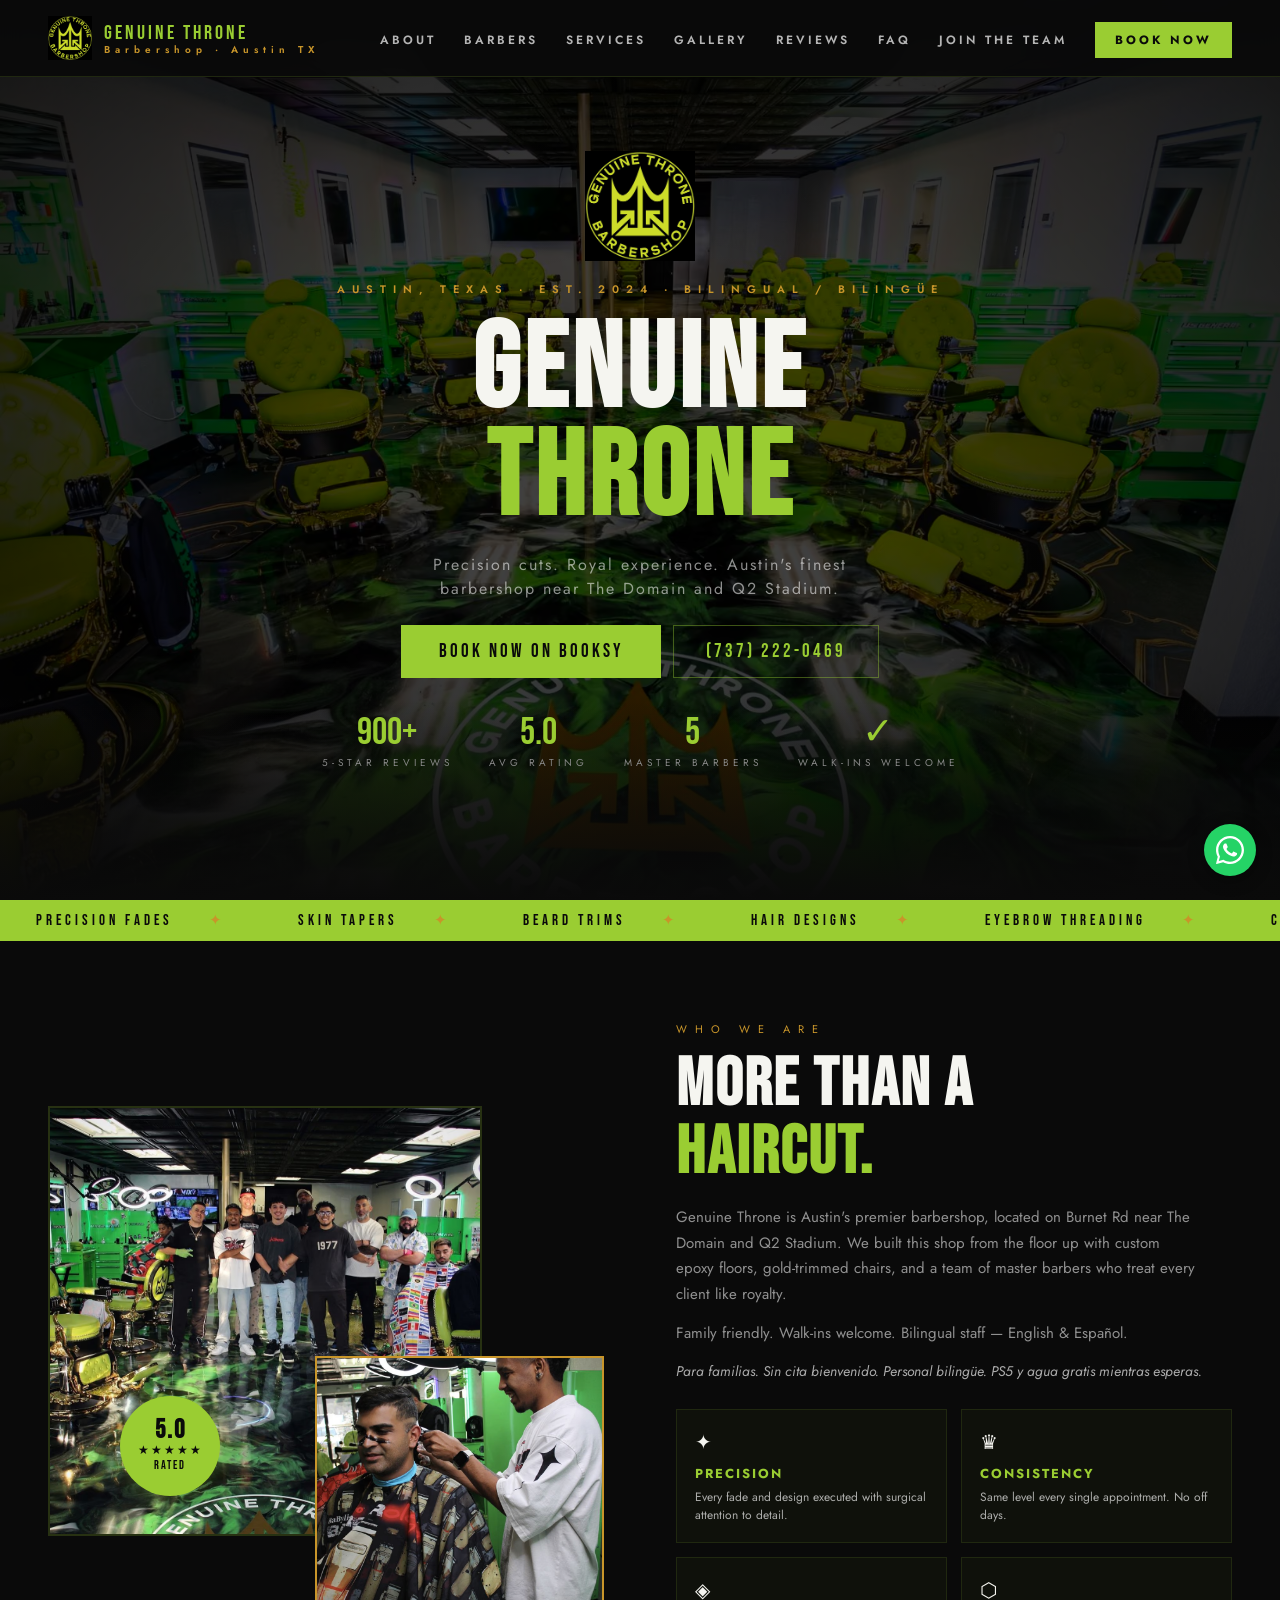
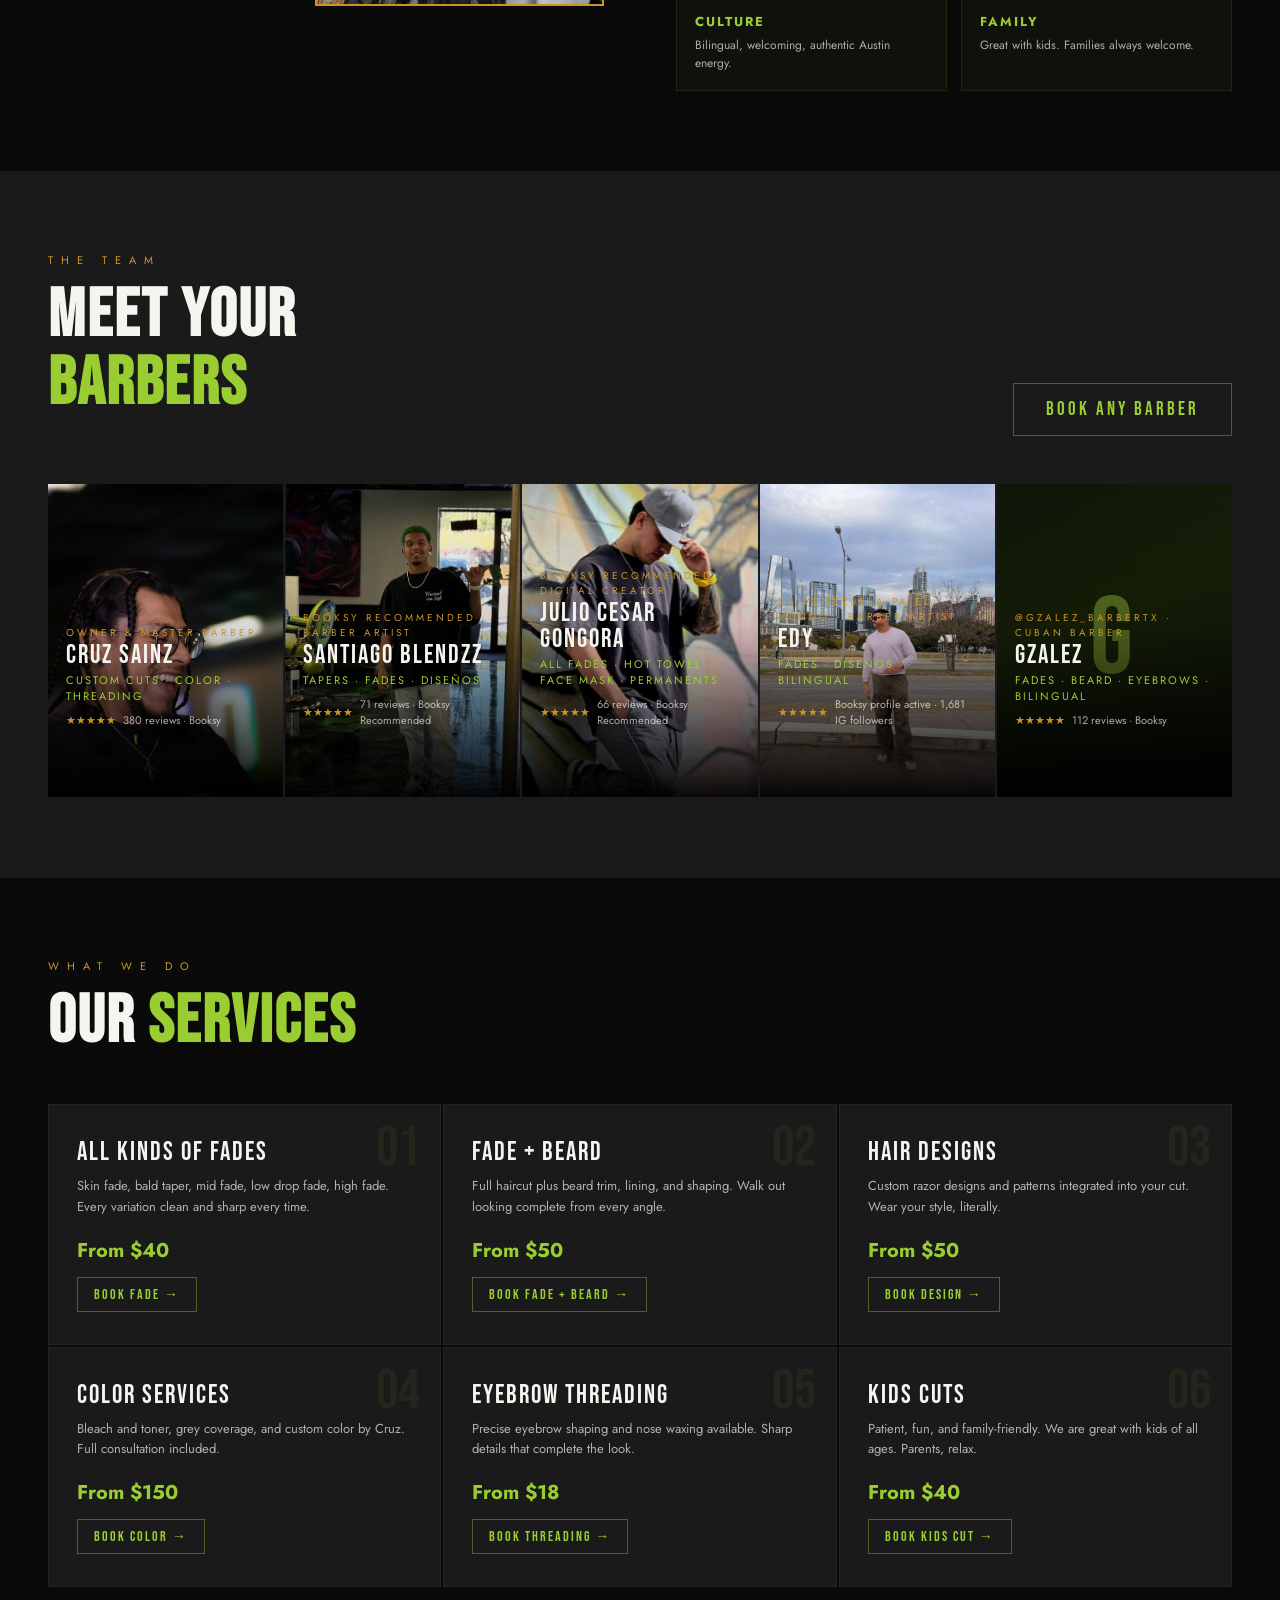
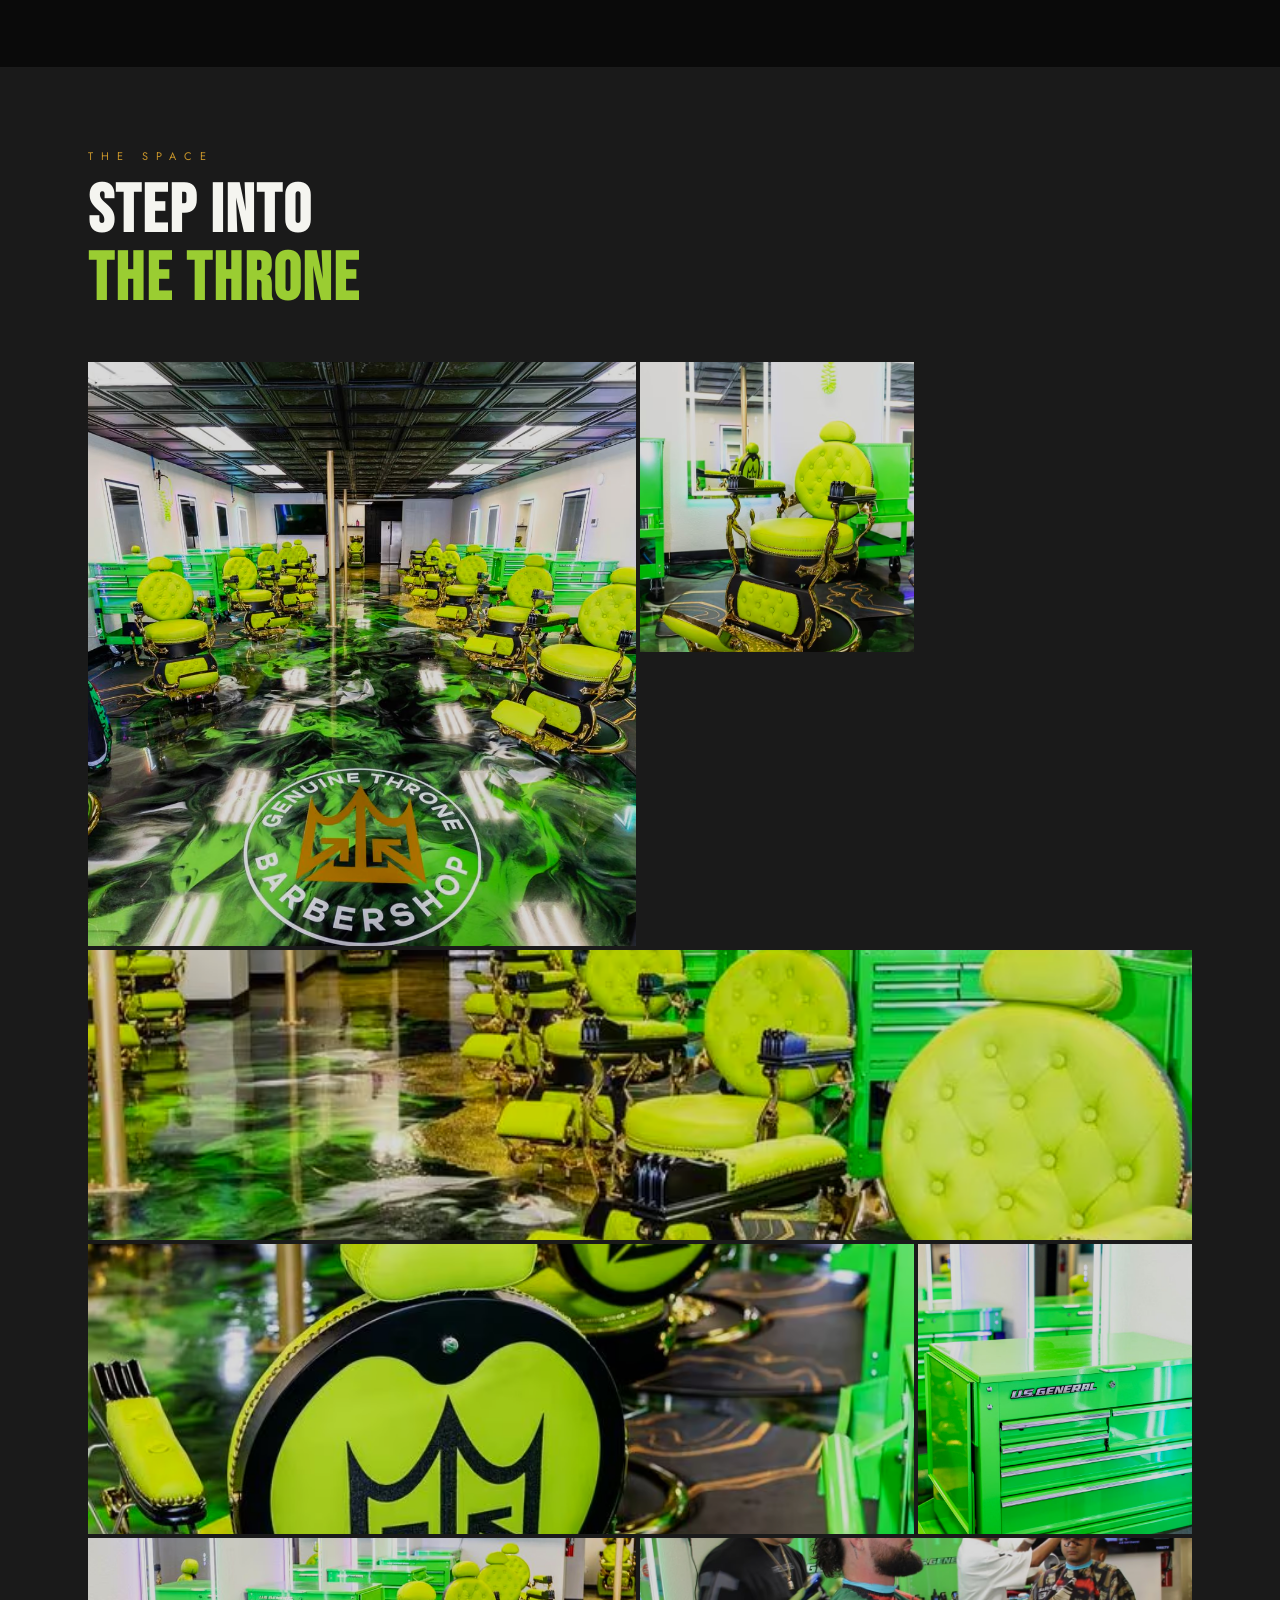
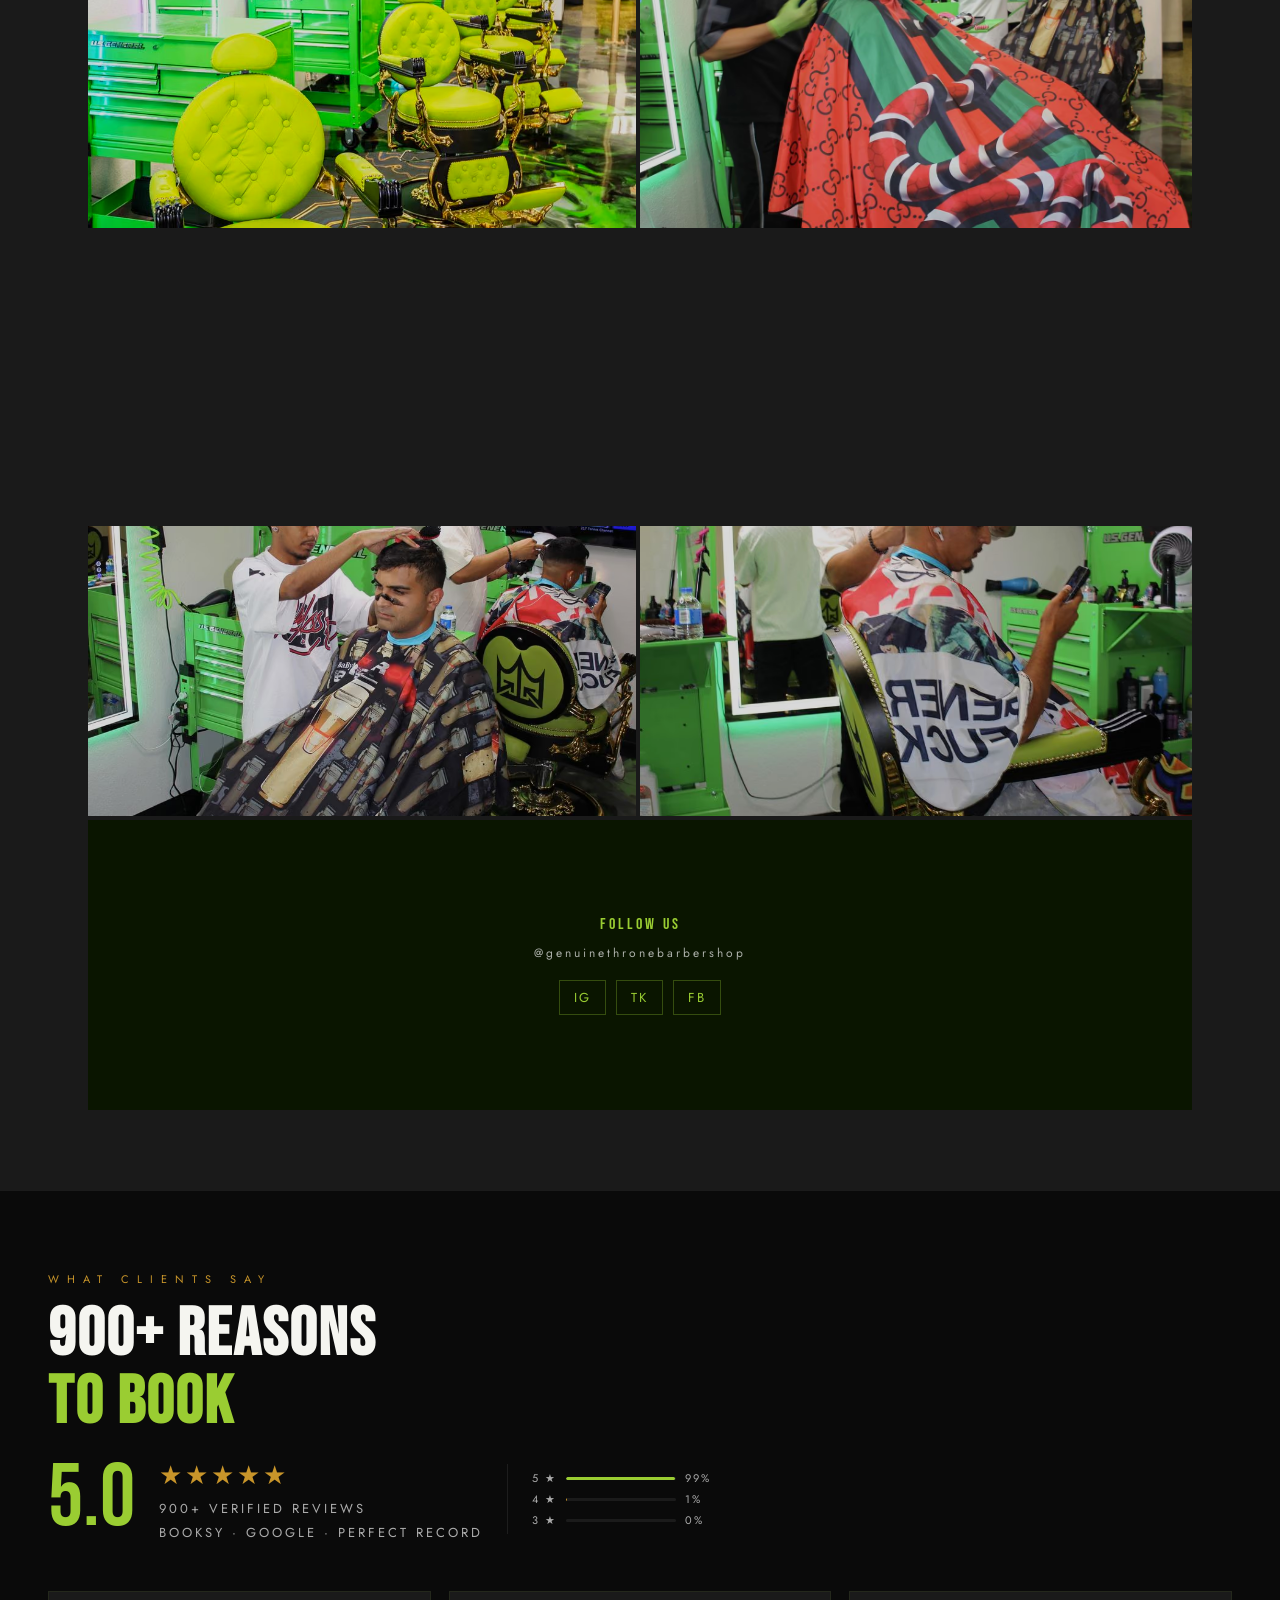
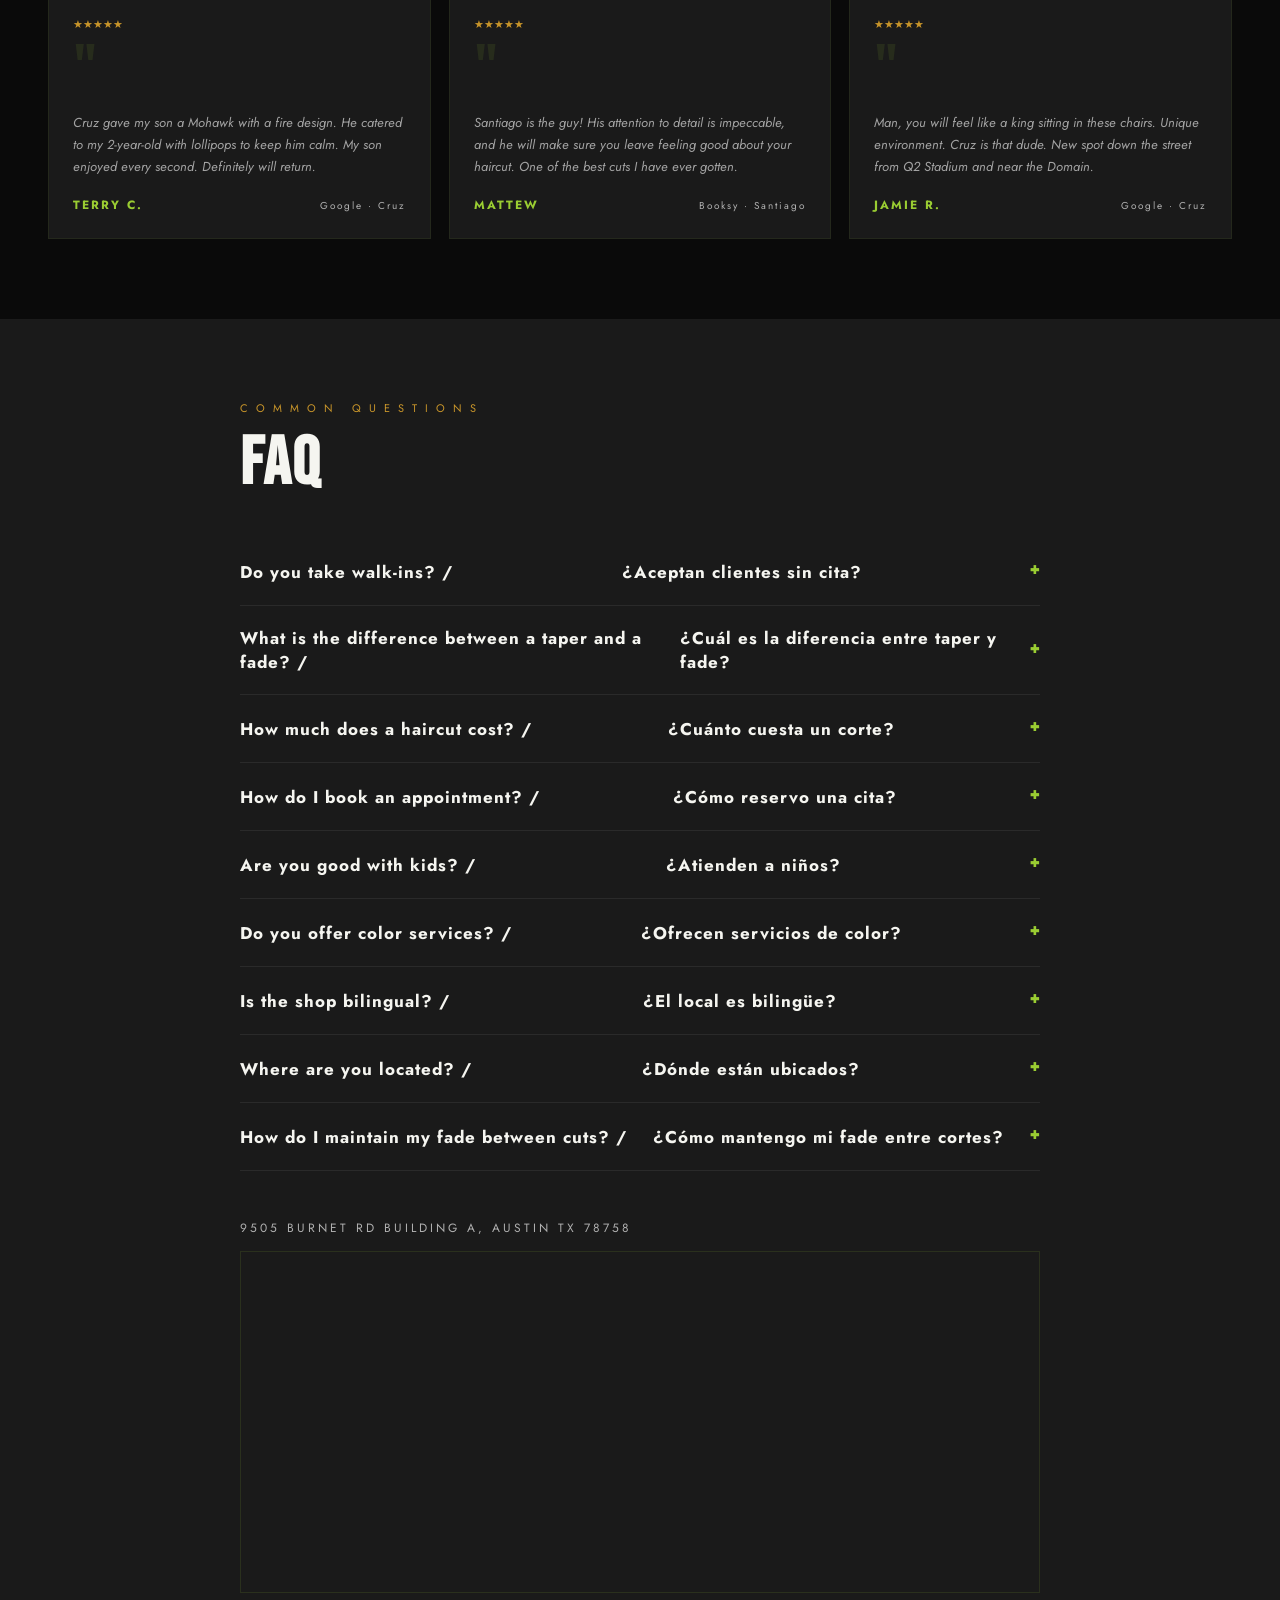
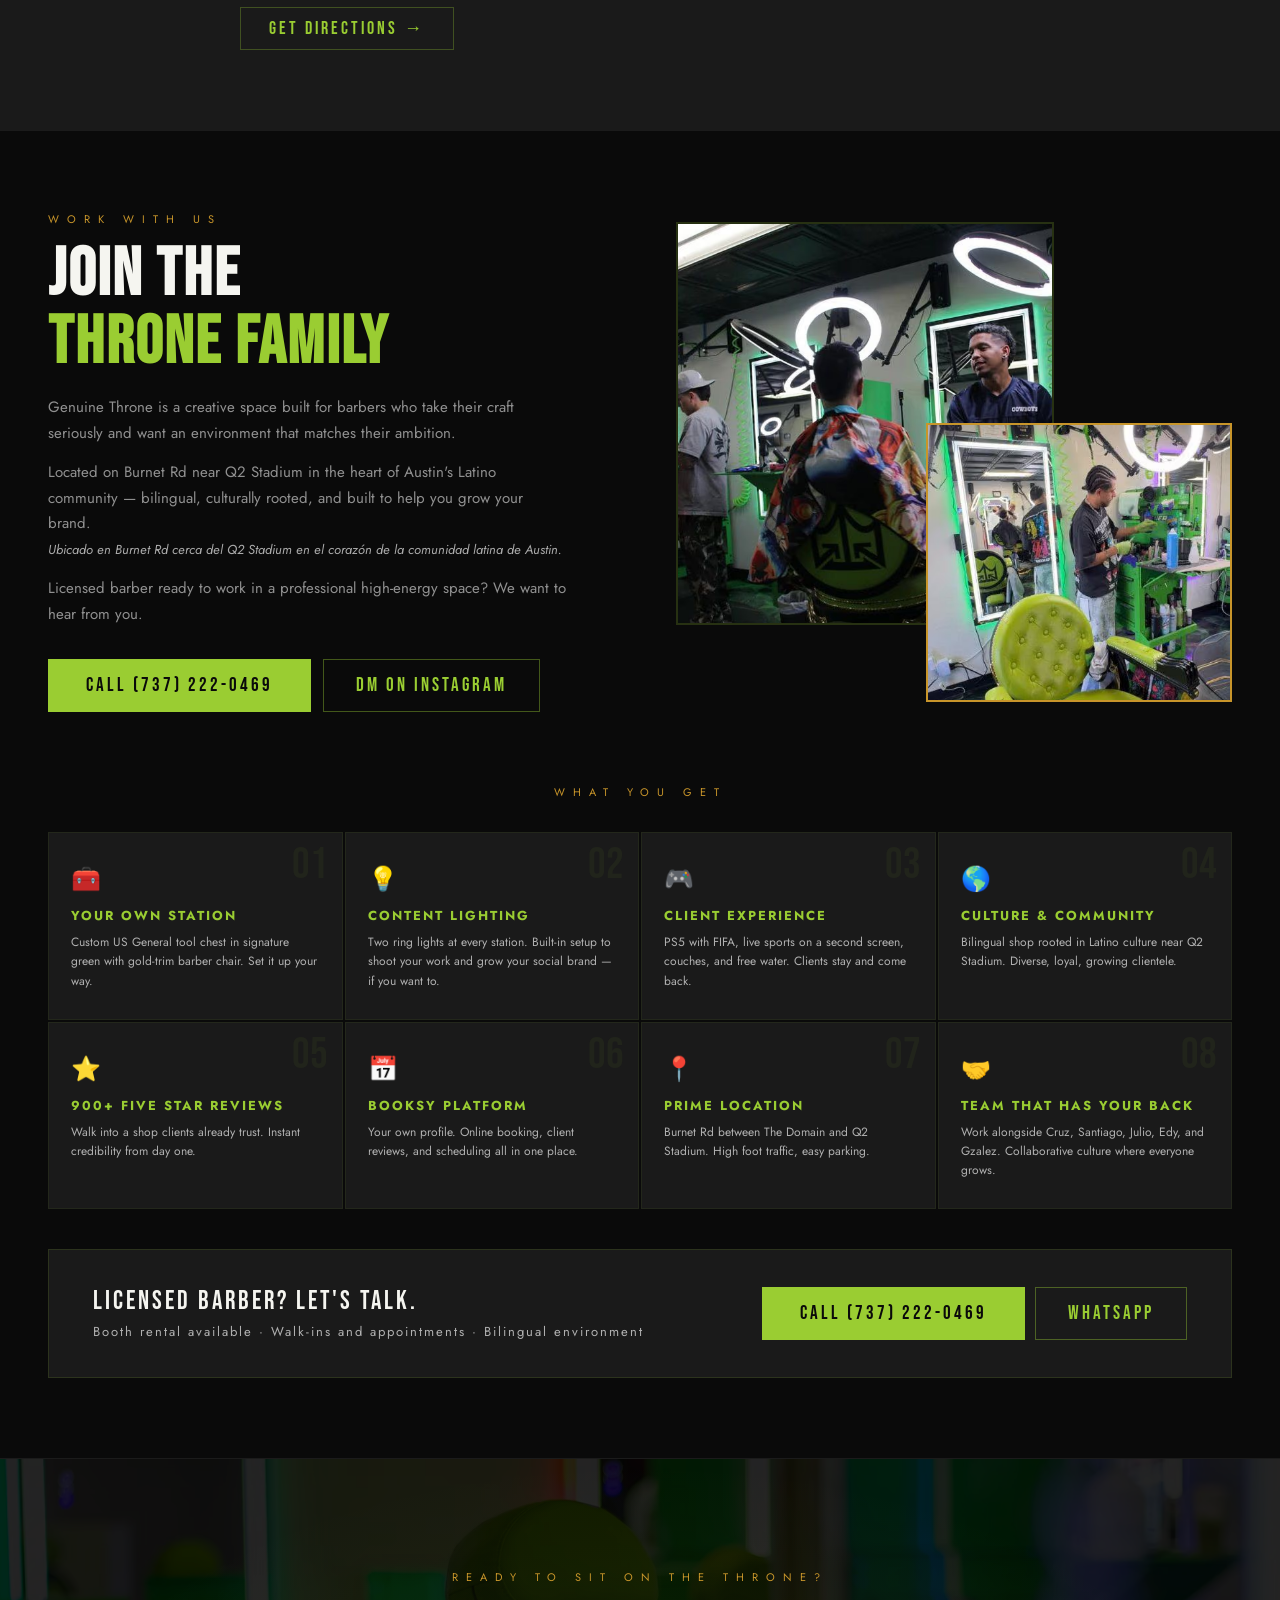
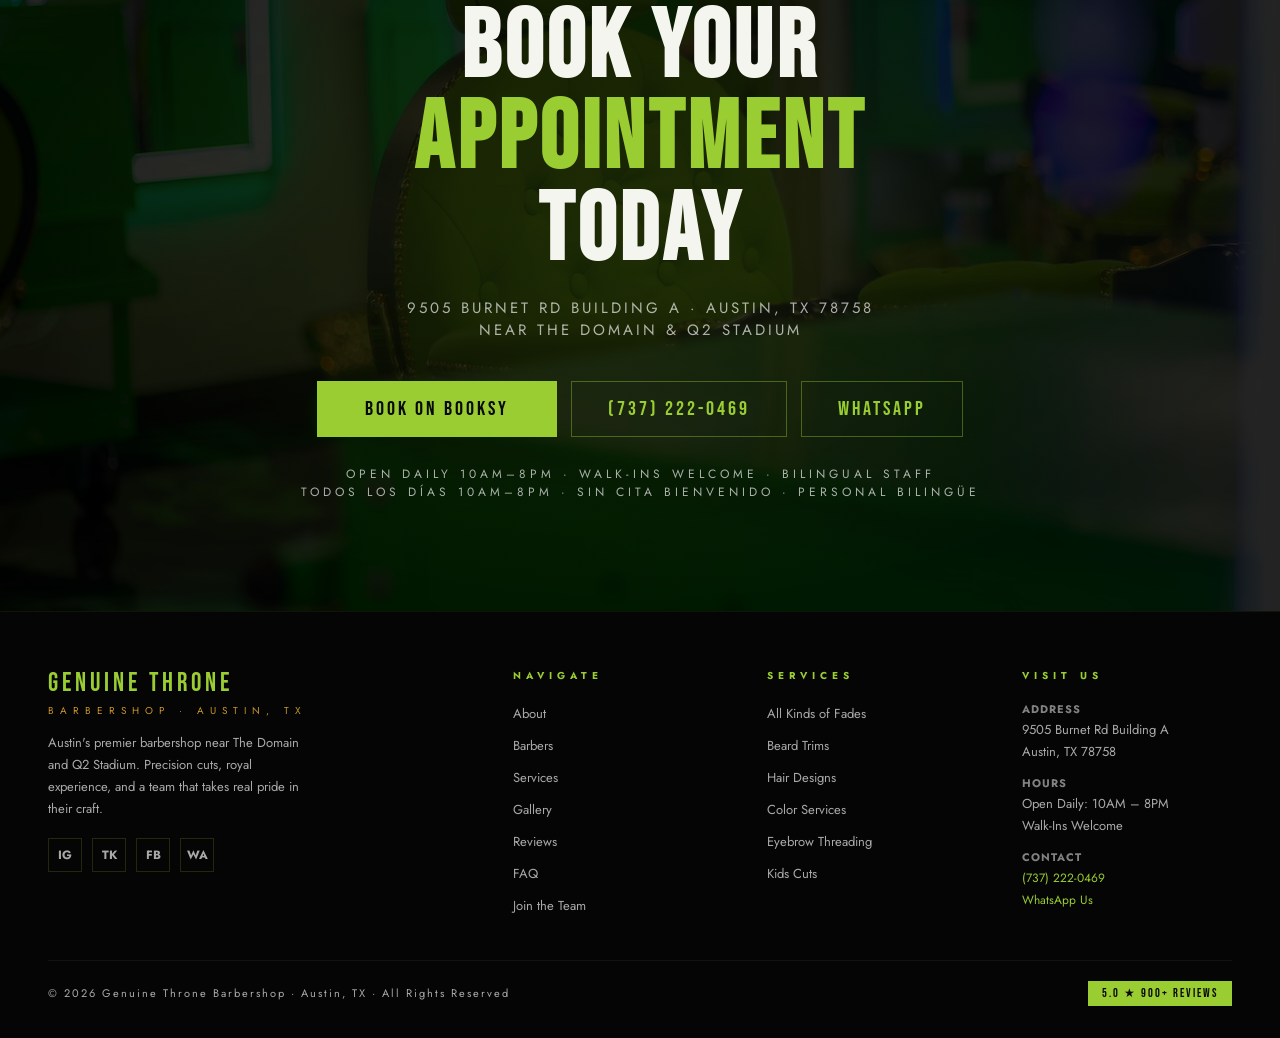
==== index.html @ 3614bca6 "Implement Phase 1: Booking Maximization Convert generic CTAs to direct booking funnels: - Hero: "Boo" ====
<!DOCTYPE html>
<html lang="en">
<head>
  <meta charset="UTF-8">
  <meta name="viewport" content="width=device-width, initial-scale=1.0">

  <!-- ── SEO ── -->
  <title>Genuine Throne Barbershop | Fades in Austin, TX</title>
  <meta name="description" content="Austin barbershop on Burnet Rd near The Domain & Q2 Stadium. Precision fades, beard trims & kids cuts. Bilingual staff, walk-ins welcome. Book online.">
  <link rel="canonical" href="https://www.genuinethrone.com/">

  <!-- ── OPEN GRAPH ── -->
  <meta property="og:type"        content="website">
  <meta property="og:url"         content="https://www.genuinethrone.com/">
  <meta property="og:title"       content="Genuine Throne Barbershop | Austin, TX">
  <meta property="og:description" content="Precision cuts. Royal experience. Austin's finest barbershop near The Domain and Q2 Stadium. 900+ five-star reviews.">
  <meta property="og:image"       content="https://www.genuinethrone.com/assets/images/shop/hero-bg.jpg">
  <meta property="og:locale"      content="en_US">
  <meta property="og:site_name"   content="Genuine Throne Barbershop">

  <!-- ── TWITTER CARD ── -->
  <meta name="twitter:card"        content="summary_large_image">
  <meta name="twitter:title"       content="Genuine Throne Barbershop | Austin, TX">
  <meta name="twitter:description" content="Precision cuts. Royal experience. 900+ five-star reviews.">
  <meta name="twitter:image"       content="https://www.genuinethrone.com/assets/images/shop/hero-bg.jpg">

  <!-- ── FONTS ── -->
  <link rel="preconnect" href="https://fonts.googleapis.com">
  <link rel="preconnect" href="https://fonts.gstatic.com" crossorigin>
  <link href="https://fonts.googleapis.com/css2?family=Bebas+Neue&family=Barlow+Condensed:wght@400;600;700&family=Barlow:wght@300;400;500&display=swap" rel="stylesheet">

  <!-- ── JS FLAG ── -->
  <!-- Gates the .reveal animations. If JS is blocked or errors, the class is
       never set and all content stays visible instead of the page going blank. -->
  <script>document.documentElement.classList.add('js');</script>

  <!-- ── LCP PRELOAD ── -->
  <!-- The hero image is a CSS background, so the browser cannot discover it
       until styles.css parses. Preloading it is the single biggest LCP win.
       The type="image/avif" gate means AVIF-capable browsers (>95%) preload the
       166 KB AVIF, while older browsers skip this link entirely and pick up the
       JPEG through the image-set() fallback in .hero-bg — no double download. -->
  <link rel="preload" as="image" href="assets/images/shop/hero-bg.avif" type="image/avif" fetchpriority="high">

  <!-- ── STYLES ── -->
  <link rel="stylesheet" href="css/styles.css">

  <!-- ── FAVICON ── -->
  <link rel="icon" type="image/png" href="assets/images/logo.png">

  <!-- ── STRUCTURED DATA (LocalBusiness) ── -->
  <script type="application/ld+json">
  {
    "@context": "https://schema.org",
    "@type": "HairSalon",
    "name": "Genuine Throne Barbershop",
    "image": "https://www.genuinethrone.com/assets/images/shop/hero-bg.jpg",
    "description": "Austin's premier barbershop near The Domain and Q2 Stadium. Precision fades, expert cuts, bilingual staff.",
    "url": "https://www.genuinethrone.com",
    "telephone": "+17372220469",
    "address": {
      "@type": "PostalAddress",
      "streetAddress": "9505 Burnet Rd Building A",
      "addressLocality": "Austin",
      "addressRegion": "TX",
      "postalCode": "78758",
      "addressCountry": "US"
    },
    "geo": {
      "@type": "GeoCoordinates",
      "latitude": 30.3905,
      "longitude": -97.7372
    },
    "openingHoursSpecification": [
      {
        "@type": "OpeningHoursSpecification",
        "dayOfWeek": ["Monday","Tuesday","Wednesday","Thursday","Friday","Saturday","Sunday"],
        "opens": "10:00",
        "closes": "20:00"
      }
    ],
    "priceRange": "$$",
    "sameAs": [
      "https://www.instagram.com/genuinethronebarbershop/",
      "https://www.tiktok.com/@genuinethrone",
      "https://www.facebook.com/share/yW2mjH61Ts4nS52P/"
    ]
  }
  </script>

  <!-- ── STRUCTURED DATA (FAQPage) ── -->
  <!-- Mirrors the visible FAQ accordion below. English answers only (page
       lang is en); keep this in sync if the FAQ copy changes. -->
  <script type="application/ld+json">
  {
    "@context": "https://schema.org",
    "@type": "FAQPage",
    "mainEntity": [
      {
        "@type": "Question",
        "name": "Do you take walk-ins?",
        "acceptedAnswer": {
          "@type": "Answer",
          "text": "Yes. Walk-ins are always welcome. For the best experience and to guarantee your preferred barber, we recommend booking online through Booksy — it only takes a minute and you can book 24/7."
        }
      },
      {
        "@type": "Question",
        "name": "What is the difference between a taper and a fade?",
        "acceptedAnswer": {
          "@type": "Answer",
          "text": "A taper gradually decreases hair length toward the neck and ears while keeping some length on top. A fade goes shorter, often down to the skin, creating a seamless blend from short to nothing. Our barbers will recommend the right option for your hair type and face shape."
        }
      },
      {
        "@type": "Question",
        "name": "How much does a haircut cost?",
        "acceptedAnswer": {
          "@type": "Answer",
          "text": "Base cuts start at $40 depending on your barber. Specialty services like color, designs, and beard work are priced separately. Check each barber's Booksy profile for current pricing and available services."
        }
      },
      {
        "@type": "Question",
        "name": "How do I book an appointment?",
        "acceptedAnswer": {
          "@type": "Answer",
          "text": "The easiest way is through Booksy — tap Book Now anywhere on this page. You can also call us at (737) 222-0469 or send us a message on Instagram or WhatsApp. Online booking is available 24/7."
        }
      },
      {
        "@type": "Question",
        "name": "Are you good with kids?",
        "acceptedAnswer": {
          "@type": "Answer",
          "text": "Absolutely. We have multiple barbers who specialize in kids cuts and are patient with young children. We have a PS5 with FIFA, sports on the big screen, and free water to keep everyone comfortable while they wait."
        }
      },
      {
        "@type": "Question",
        "name": "Do you offer color services?",
        "acceptedAnswer": {
          "@type": "Answer",
          "text": "Yes. Cruz offers bleach and toner, custom color, and grey coverage starting from $150. Color appointments require more time so booking in advance is strongly recommended."
        }
      },
      {
        "@type": "Question",
        "name": "Is the shop bilingual?",
        "acceptedAnswer": {
          "@type": "Answer",
          "text": "Yes. We are a bilingual shop and our barbers are comfortable serving clients in both English and Spanish. The shop is rooted in Latino culture and near the Q2 Stadium and Burnet Road corridor."
        }
      },
      {
        "@type": "Question",
        "name": "Where are you located?",
        "acceptedAnswer": {
          "@type": "Answer",
          "text": "We are at 9505 Burnet Rd Building A, Austin TX 78758 — near The Domain and Q2 Stadium. Parking is available on site. Open daily 10AM to 8PM."
        }
      },
      {
        "@type": "Question",
        "name": "How do I maintain my fade between cuts?",
        "acceptedAnswer": {
          "@type": "Answer",
          "text": "Most clients come back every 2 to 4 weeks to keep their fade sharp. Ask your barber at your appointment — they will give you a personalized recommendation based on your hair growth rate and style."
        }
      }
    ]
  }
  </script>
</head>
<body>

  <!-- ── WHATSAPP FLOAT ── -->
  <a class="wa-float" href="https://wa.me/17372220469" target="_blank" rel="noopener noreferrer" aria-label="Chat on WhatsApp">
    <svg viewBox="0 0 24 24" xmlns="http://www.w3.org/2000/svg" aria-hidden="true">
      <path d="M17.472 14.382c-.297-.149-1.758-.867-2.03-.967-.273-.099-.471-.148-.67.15-.197.297-.767.966-.94 1.164-.173.199-.347.223-.644.075-.297-.15-1.255-.463-2.39-1.475-.883-.788-1.48-1.761-1.653-2.059-.173-.297-.018-.458.13-.606.134-.133.298-.347.446-.52.149-.174.198-.298.298-.497.099-.198.05-.371-.025-.52-.075-.149-.669-1.612-.916-2.207-.242-.579-.487-.5-.669-.51-.173-.008-.371-.01-.57-.01-.198 0-.52.074-.792.372-.272.297-1.04 1.016-1.04 2.479 0 1.462 1.065 2.875 1.213 3.074.149.198 2.096 3.2 5.077 4.487.709.306 1.262.489 1.694.625.712.227 1.36.195 1.871.118.571-.085 1.758-.719 2.006-1.413.248-.694.248-1.289.173-1.413-.074-.124-.272-.198-.57-.347z"/>
      <path d="M12 0C5.373 0 0 5.373 0 12c0 2.123.554 4.122 1.526 5.852L.057 23.486c-.073.285.184.542.468.468l5.635-1.469C7.879 23.447 9.878 24 12 24c6.627 0 12-5.373 12-12S18.627 0 12 0zm0 22c-1.933 0-3.742-.524-5.288-1.436l-.379-.224-3.931 1.025 1.025-3.812-.245-.393A9.952 9.952 0 012 12C2 6.477 6.477 2 12 2s10 4.477 10 10-4.477 10-10 10z"/>
    </svg>
  </a>

  <!-- ── MOBILE MENU ── -->
  <nav class="mobile-menu" id="mobileMenu" role="dialog" aria-modal="true" aria-label="Mobile navigation">
    <a href="#about">About</a>
    <a href="#barbers">Barbers</a>
    <a href="#services">Services</a>
    <a href="#gallery">Gallery</a>
    <a href="#reviews">Reviews</a>
    <a href="#faq">FAQ</a>
    <a href="#join">Join the Team</a>
    <a href="https://link.booksy.com/GenuineThroneBarbershop" class="mobile-book-btn" target="_blank" rel="noopener noreferrer">Book Now</a>
  </nav>

  <!-- ── NAVIGATION ── -->
  <nav id="mainNav" aria-label="Main navigation">
    <a class="nav-logo" href="#home">
      <img class="nav-logo-img" src="assets/images/logo.png" alt="Genuine Throne Barbershop logo" width="44" height="44">
      <div class="nav-brand">Genuine Throne<span>Barbershop · Austin TX</span></div>
    </a>
    <ul class="nav-links">
      <li><a href="#about">About</a></li>
      <li><a href="#barbers">Barbers</a></li>
      <li><a href="#services">Services</a></li>
      <li><a href="#gallery">Gallery</a></li>
      <li><a href="#reviews">Reviews</a></li>
      <li><a href="#faq">FAQ</a></li>
      <li><a href="#join">Join the Team</a></li>
      <li><a href="https://link.booksy.com/GenuineThroneBarbershop" class="nav-book" target="_blank" rel="noopener noreferrer">Book Now</a></li>
    </ul>
    <button class="hamburger" id="hamburger" aria-label="Toggle mobile menu" aria-expanded="false" aria-controls="mobileMenu">
      <span></span><span></span><span></span>
    </button>
  </nav>

  <!-- ════════════════════════════════════
       HERO
       ════════════════════════════════════ -->
  <section class="hero" id="home" aria-label="Hero">
    <div class="hero-bg" role="img" aria-label="Genuine Throne Barbershop interior"></div>
    <div class="hero-overlay" aria-hidden="true"></div>
    <div class="hero-bottom" aria-hidden="true"></div>
    <div class="hero-content">
      <img class="hero-logo" src="assets/images/logo.png" alt="Genuine Throne Barbershop" width="110" height="110">
      <p class="hero-eyebrow">Austin, Texas · Est. 2024 · Bilingual / <span lang="es">Bilingüe</span></p>
      <h1 class="hero-title">Genuine<br><span>Throne</span><span class="sr-only"> Barbershop — Precision Fades in Austin, TX</span></h1>
      <p class="hero-sub">Precision cuts. Royal experience. Austin's finest barbershop near The Domain and Q2 Stadium.</p>
      <div class="hero-actions">
        <a href="https://link.booksy.com/GenuineThroneBarbershop" class="btn-primary" target="_blank" rel="noopener noreferrer">Book Now on Booksy</a>
        <a href="tel:7372220469" class="btn-outline">(737) 222-0469</a>
      </div>
      <div class="hero-stats" aria-label="Shop stats">
        <div class="stat"><div class="stat-num">900+</div><div class="stat-label">5-Star Reviews</div></div>
        <div class="stat"><div class="stat-num">5.0</div><div class="stat-label">Avg Rating</div></div>
        <div class="stat"><div class="stat-num">5</div><div class="stat-label">Master Barbers</div></div>
        <div class="stat"><div class="stat-num">✓</div><div class="stat-label">Walk-Ins Welcome</div></div>
      </div>
    </div>
  </section>

  <!-- ── TICKER ── -->
  <div class="ticker-wrap" aria-hidden="true">
    <div class="ticker">
      <span class="ticker-item">Precision Fades</span><span class="ticker-item">Skin Tapers</span><span class="ticker-item">Beard Trims</span><span class="ticker-item">Hair Designs</span><span class="ticker-item">Eyebrow Threading</span><span class="ticker-item">Color Services</span><span class="ticker-item">Kids Cuts</span><span class="ticker-item">Walk-Ins Welcome</span><span class="ticker-item">Near The Domain</span><span class="ticker-item">Near Q2 Stadium</span><span class="ticker-item">Bilingual Staff / <span lang="es">Personal Bilingüe</span></span>
      <span class="ticker-item">Precision Fades</span><span class="ticker-item">Skin Tapers</span><span class="ticker-item">Beard Trims</span><span class="ticker-item">Hair Designs</span><span class="ticker-item">Eyebrow Threading</span><span class="ticker-item">Color Services</span><span class="ticker-item">Kids Cuts</span><span class="ticker-item">Walk-Ins Welcome</span><span class="ticker-item">Near The Domain</span><span class="ticker-item">Near Q2 Stadium</span><span class="ticker-item">Bilingual Staff</span>
    </div>
  </div>

  <!-- ════════════════════════════════════
       ABOUT
       ════════════════════════════════════ -->
  <section id="about" style="background:var(--black);">
    <div class="about-inner reveal">
      <div class="about-images">
        <picture><source srcset="assets/images/shop/team-full.avif" type="image/avif"><img class="about-img-main" src="assets/images/shop/team-full.jpg" alt="The Genuine Throne team — Austin's finest barbers" loading="lazy" decoding="async"></picture>
        <picture><source srcset="assets/images/shop/action-finish-smile.avif" type="image/avif"><img class="about-img-accent" src="assets/images/shop/action-finish-smile.jpg" alt="Barber finishing client's cut with a smile" loading="lazy" decoding="async"></picture>
        <div class="about-badge" aria-label="5.0 star rated"><strong>5.0</strong>★★★★★<br>RATED</div>
      </div>
      <div>
        <p class="section-label">Who We Are</p>
        <h2 class="section-title">More Than a<br><span class="accent">Haircut.</span></h2>
        <p class="section-body">Genuine Throne is Austin's premier barbershop, located on Burnet Rd near The Domain and Q2 Stadium. We built this shop from the floor up with custom epoxy floors, gold-trimmed chairs, and a team of master barbers who treat every client like royalty.</p>
        <p class="section-body" style="margin-top:14px;">Family friendly. Walk-ins welcome. Bilingual staff — English &amp; Español.</p>
        <p class="about-bilingual" lang="es">Para familias. Sin cita bienvenido. Personal bilingüe. PS5 y agua gratis mientras esperas.</p>
        <div class="about-pillars">
          <div class="pillar">
            <div class="pillar-icon" aria-hidden="true">✦</div>
            <h3 class="pillar-title">Precision</h3>
            <div class="pillar-text">Every fade and design executed with surgical attention to detail.</div>
          </div>
          <div class="pillar">
            <div class="pillar-icon" aria-hidden="true">♛</div>
            <h3 class="pillar-title">Consistency</h3>
            <div class="pillar-text">Same level every single appointment. No off days.</div>
          </div>
          <div class="pillar">
            <div class="pillar-icon" aria-hidden="true">◈</div>
            <h3 class="pillar-title">Culture</h3>
            <div class="pillar-text">Bilingual, welcoming, authentic Austin energy.</div>
          </div>
          <div class="pillar">
            <div class="pillar-icon" aria-hidden="true">⬡</div>
            <h3 class="pillar-title">Family</h3>
            <div class="pillar-text">Great with kids. Families always welcome.</div>
          </div>
        </div>
      </div>
    </div>
  </section>

  <div class="divider"></div>

  <!-- ════════════════════════════════════
       BARBERS
       ════════════════════════════════════ -->
  <section class="barbers-section" id="barbers">
    <div class="barbers-inner">
      <div class="barbers-header reveal">
        <div>
          <p class="section-label">The Team</p>
          <h2 class="section-title">Meet Your<br><span class="accent">Barbers</span></h2>
        </div>
        <a href="https://link.booksy.com/GenuineThroneBarbershop" class="btn-outline" target="_blank" rel="noopener noreferrer">Book Any Barber</a>
      </div>
      <div class="barbers-grid reveal">

        <!-- Cruz Sainz -->
        <article class="barber-card" aria-label="Cruz Sainz, Owner and Master Barber">
          <picture><source srcset="assets/images/barbers/cruz.avif" type="image/avif"><img class="barber-photo" src="assets/images/barbers/cruz.jpg" alt="Cruz Sainz — Owner and Master Barber" loading="lazy" decoding="async"></picture>
          <div class="barber-overlay">
            <div class="barber-tag">Owner &amp; Master Barber</div>
            <h3 class="barber-name">Cruz Sainz</h3>
            <div class="barber-specialty">Custom Cuts · Color · Threading</div>
            <div class="barber-reviews">
              <span class="barber-stars" aria-hidden="true">★★★★★</span>
              <span class="barber-count">380 reviews · Booksy</span>
            </div>
            <button class="barber-book-btn" data-barber="cruz">Book Cruz →</button>
          </div>
        </article>

        <!-- Santiago Blendzz -->
        <article class="barber-card" aria-label="Santiago Blendzz, Barber Artist">
          <picture><source srcset="assets/images/barbers/santiago.avif" type="image/avif"><img class="barber-photo" src="assets/images/barbers/santiago.jpg" alt="Santiago Blendzz — Barber Artist" loading="lazy" decoding="async"></picture>
          <div class="barber-overlay">
            <div class="barber-tag">Booksy Recommended · Barber Artist</div>
            <h3 class="barber-name">Santiago Blendzz</h3>
            <div class="barber-specialty">Tapers · Fades · Diseños</div>
            <div class="barber-reviews">
              <span class="barber-stars" aria-hidden="true">★★★★★</span>
              <span class="barber-count">71 reviews · Booksy Recommended</span>
            </div>
            <button class="barber-book-btn" data-barber="santiago">Book Santiago →</button>
          </div>
        </article>

        <!-- Julio Cesar Gongora -->
        <article class="barber-card" aria-label="Julio Cesar Gongora, Barber">
          <picture><source srcset="assets/images/barbers/julio.avif" type="image/avif"><img class="barber-photo" src="assets/images/barbers/julio.jpg" alt="Julio Cesar Gongora — Digital Creator Barber" loading="lazy" decoding="async"></picture>
          <div class="barber-overlay">
            <div class="barber-tag">Booksy Recommended · Digital Creator</div>
            <h3 class="barber-name">Julio Cesar Gongora</h3>
            <div class="barber-specialty">All Fades · Hot Towel · Face Mask · Permanents</div>
            <div class="barber-reviews">
              <span class="barber-stars" aria-hidden="true">★★★★★</span>
              <span class="barber-count">66 reviews · Booksy Recommended</span>
            </div>
            <button class="barber-book-btn" data-barber="julio">Book Julio →</button>
          </div>
        </article>

        <!-- Edy -->
        <article class="barber-card" aria-label="Edy, Barber Artist">
          <picture><source srcset="assets/images/barbers/edy.avif" type="image/avif"><img class="barber-photo" src="assets/images/barbers/edy.jpg" alt="Edy — De Venezuela pa el Mundo" loading="lazy" decoding="async"></picture>
          <div class="barber-overlay">
            <div class="barber-tag">De Venezuela pa el Mundo · Barber Artist</div>
            <h3 class="barber-name">Edy</h3>
            <div class="barber-specialty">Fades · Diseños · Bilingual</div>
            <div class="barber-reviews">
              <span class="barber-stars" aria-hidden="true">★★★★★</span>
              <span class="barber-count">Booksy profile active · 1,681 IG followers</span>
            </div>
            <button class="barber-book-btn" data-barber="edy">Book Edy →</button>
          </div>
        </article>

        <!-- Gzalez -->
        <article class="barber-card" aria-label="Gzalez, Barber">
          <div class="barber-photo-placeholder barber-photo-placeholder--monogram" aria-hidden="true">G</div>
          <div class="barber-overlay">
            <div class="barber-tag">@gzalez_barbertx · Cuban Barber</div>
            <h3 class="barber-name">Gzalez</h3>
            <div class="barber-specialty">Fades · Beard · Eyebrows · Bilingual</div>
            <div class="barber-reviews">
              <span class="barber-stars" aria-hidden="true">★★★★★</span>
              <span class="barber-count">112 reviews · Booksy</span>
            </div>
            <button class="barber-book-btn" data-barber="gzalez">Book Gzalez →</button>
          </div>
        </article>

      </div>
    </div>
  </section>

  <div class="divider"></div>

  <!-- ════════════════════════════════════
       SERVICES
       ════════════════════════════════════ -->
  <section id="services" style="background:var(--black);">
    <div class="services-inner">
      <div class="reveal">
        <p class="section-label">What We Do</p>
        <h2 class="section-title">Our <span class="accent">Services</span></h2>
      </div>
      <div class="services-grid reveal">
        <div class="service-card">
          <div class="service-num" aria-hidden="true">01</div>
          <h3 class="service-name">All Kinds of Fades</h3>
          <p class="service-desc">Skin fade, bald taper, mid fade, low drop fade, high fade. Every variation clean and sharp every time.</p>
          <div class="service-price">From $40</div>
          <a href="https://link.booksy.com/GenuineThroneBarbershop" class="service-btn" target="_blank" rel="noopener noreferrer">Book Fade →</a>
        </div>
        <div class="service-card">
          <div class="service-num" aria-hidden="true">02</div>
          <h3 class="service-name">Fade + Beard</h3>
          <p class="service-desc">Full haircut plus beard trim, lining, and shaping. Walk out looking complete from every angle.</p>
          <div class="service-price">From $50</div>
          <a href="https://link.booksy.com/GenuineThroneBarbershop" class="service-btn" target="_blank" rel="noopener noreferrer">Book Fade + Beard →</a>
        </div>
        <div class="service-card">
          <div class="service-num" aria-hidden="true">03</div>
          <h3 class="service-name">Hair Designs</h3>
          <p class="service-desc">Custom razor designs and patterns integrated into your cut. Wear your style, literally.</p>
          <div class="service-price">From $50</div>
          <a href="https://link.booksy.com/GenuineThroneBarbershop" class="service-btn" target="_blank" rel="noopener noreferrer">Book Design →</a>
        </div>
        <div class="service-card">
          <div class="service-num" aria-hidden="true">04</div>
          <h3 class="service-name">Color Services</h3>
          <p class="service-desc">Bleach and toner, grey coverage, and custom color by Cruz. Full consultation included.</p>
          <div class="service-price">From $150</div>
          <a href="https://link.booksy.com/GenuineThroneBarbershop" class="service-btn" target="_blank" rel="noopener noreferrer">Book Color →</a>
        </div>
        <div class="service-card">
          <div class="service-num" aria-hidden="true">05</div>
          <h3 class="service-name">Eyebrow Threading</h3>
          <p class="service-desc">Precise eyebrow shaping and nose waxing available. Sharp details that complete the look.</p>
          <div class="service-price">From $18</div>
          <a href="https://link.booksy.com/GenuineThroneBarbershop" class="service-btn" target="_blank" rel="noopener noreferrer">Book Threading →</a>
        </div>
        <div class="service-card">
          <div class="service-num" aria-hidden="true">06</div>
          <h3 class="service-name">Kids Cuts</h3>
          <p class="service-desc">Patient, fun, and family-friendly. We are great with kids of all ages. Parents, relax.</p>
          <div class="service-price">From $40</div>
          <a href="https://link.booksy.com/GenuineThroneBarbershop" class="service-btn" target="_blank" rel="noopener noreferrer">Book Kids Cut →</a>
        </div>
      </div>
    </div>
  </section>

  <div class="divider"></div>

  <!-- ════════════════════════════════════
       GALLERY
       ════════════════════════════════════ -->
  <section class="gallery-section" id="gallery">
    <div class="gallery-inner">
      <div class="reveal">
        <p class="section-label">The Space</p>
        <h2 class="section-title">Step Into<br><span class="accent">The Throne</span></h2>
      </div>
      <div class="gallery-grid reveal">

        <!-- Row 1-2 col 1: tall hero shot -->
        <div class="gallery-item gallery-hero">
          <picture><source srcset="assets/images/shop/gallery-1.avif" type="image/avif"><img class="gallery-img" src="assets/images/shop/gallery-1.jpg" alt="Genuine Throne full shop view" loading="lazy" decoding="async"></picture>
          <div class="gallery-label">The Full Throne · Burnet Rd, Austin TX</div>
        </div>

        <!-- Row 1 col 2-3: detail shots -->
        <div class="gallery-item">
          <picture><source srcset="assets/images/shop/chair-close.avif" type="image/avif"><img class="gallery-img" src="assets/images/shop/chair-close.jpg" alt="Signature green and gold barber chair close-up" loading="lazy" decoding="async"></picture>
          <div class="gallery-label">The Throne Chair</div>
        </div>
        <div class="gallery-item">
          <picture><source srcset="assets/images/shop/mirror-reflection.avif" type="image/avif"><img class="gallery-img" src="assets/images/shop/mirror-reflection.jpg" alt="Genuine Throne logo reflected in LED mirror" loading="lazy" decoding="async"></picture>
          <div class="gallery-label">GT Logo · LED Mirrors</div>
        </div>

        <!-- Row 2 col 2-3: more detail shots -->
        <div class="gallery-item">
          <picture><source srcset="assets/images/shop/wash-station.avif" type="image/avif"><img class="gallery-img" src="assets/images/shop/wash-station.jpg" alt="Gold shampoo bowl wash station" loading="lazy" decoding="async"></picture>
          <div class="gallery-label">Gold Wash Station</div>
        </div>
        <div class="gallery-item">
          <picture><source srcset="assets/images/shop/gallery-3.avif" type="image/avif"><img class="gallery-img" src="assets/images/shop/gallery-3.jpg" alt="Genuine Throne custom epoxy logo floor" loading="lazy" decoding="async"></picture>
          <div class="gallery-label">Custom Epoxy Logo Floor</div>
        </div>

        <!-- Row 3: full-width wide shot -->
        <div class="gallery-item gallery-full">
          <picture><source srcset="assets/images/shop/shop-wide.avif" type="image/avif"><img class="gallery-img" src="assets/images/shop/shop-wide.jpg" alt="Genuine Throne barbershop full interior wide angle" loading="lazy" decoding="async"></picture>
          <div class="gallery-label">The Full Shop · 9505 Burnet Rd, Austin TX</div>
        </div>

        <!-- Row 4: wide chairs row + station -->
        <div class="gallery-item gallery-wide">
          <picture><source srcset="assets/images/shop/chairs-row.avif" type="image/avif"><img class="gallery-img" src="assets/images/shop/chairs-row.jpg" alt="Row of GT logo barber chairs" loading="lazy" decoding="async"></picture>
          <div class="gallery-label">Row of Thrones</div>
        </div>
        <div class="gallery-item">
          <picture><source srcset="assets/images/shop/gallery-4.avif" type="image/avif"><img class="gallery-img" src="assets/images/shop/gallery-4.jpg" alt="US General barber station" loading="lazy" decoding="async"></picture>
          <div class="gallery-label">US General Station</div>
        </div>

        <!-- Row 5: chair detail + action shot -->
        <div class="gallery-item">
          <picture><source srcset="assets/images/shop/gallery-2.avif" type="image/avif"><img class="gallery-img" src="assets/images/shop/gallery-2.jpg" alt="Gold-trim barber chairs" loading="lazy" decoding="async"></picture>
          <div class="gallery-label">Gold-Trim Chairs</div>
        </div>
        <div class="gallery-item gallery-wide">
          <picture><source srcset="assets/images/shop/action-cruz-gucci.avif" type="image/avif"><img class="gallery-img" src="assets/images/shop/action-cruz-gucci.jpg" alt="Barber at work with client in Gucci cape" loading="lazy" decoding="async"></picture>
          <div class="gallery-label">In The Chair</div>
        </div>

        <!-- Row 6: full-width busy shop -->
        <div class="gallery-item gallery-full">
          <picture><source srcset="assets/images/shop/action-shop-busy.avif" type="image/avif"><img class="gallery-img" src="assets/images/shop/action-shop-busy.jpg" alt="Full shop floor with all chairs occupied" loading="lazy" decoding="async"></picture>
          <div class="gallery-label">All Stations · The Throne in Session</div>
        </div>

        <!-- Row 7: action pair + social -->
        <div class="gallery-item">
          <picture><source srcset="assets/images/shop/action-cut-ring-lights.avif" type="image/avif"><img class="gallery-img" src="assets/images/shop/action-cut-ring-lights.jpg" alt="Barber cutting under ring lights" loading="lazy" decoding="async"></picture>
          <div class="gallery-label">Under The Lights</div>
        </div>
        <div class="gallery-item gallery-wide">
          <picture><source srcset="assets/images/shop/action-fade-mirror.avif" type="image/avif"><img class="gallery-img" src="assets/images/shop/action-fade-mirror.jpg" alt="Precision fade in progress, mirror reflection" loading="lazy" decoding="async"></picture>
          <div class="gallery-label">The Fade</div>
        </div>
        <div class="social-block gallery-item gallery-full">
          <h3 class="social-block-title">Follow Us</h3>
          <div class="social-handle">@genuinethronebarbershop</div>
          <div class="social-links">
            <a class="social-link" href="https://www.instagram.com/genuinethronebarbershop/" target="_blank" rel="noopener noreferrer" aria-label="Instagram">IG</a>
            <a class="social-link" href="https://www.tiktok.com/@genuinethrone" target="_blank" rel="noopener noreferrer" aria-label="TikTok">TK</a>
            <a class="social-link" href="https://www.facebook.com/share/yW2mjH61Ts4nS52P/" target="_blank" rel="noopener noreferrer" aria-label="Facebook">FB</a>
          </div>
        </div>
      </div>
    </div>
  </section>

  <div class="divider"></div>

  <!-- ════════════════════════════════════
       REVIEWS
       ════════════════════════════════════ -->
  <section id="reviews" style="background:var(--black);">
    <div class="reviews-inner">
      <div class="reveal">
        <p class="section-label">What Clients Say</p>
        <h2 class="section-title">900+ Reasons<br><span class="accent">to Book</span></h2>
      </div>
      <div class="reviews-bar reveal" aria-label="Overall rating">
        <div class="rating-big" aria-label="5.0 stars">5.0</div>
        <div class="rating-details">
          <div class="rating-stars" aria-hidden="true">★★★★★</div>
          <div class="rating-count">900+ Verified Reviews</div>
          <div class="rating-count">Booksy · Google · Perfect Record</div>
        </div>
        <div class="rating-sep" aria-hidden="true"></div>
        <div class="rating-breakdown" aria-label="Rating breakdown">
          <div class="brow"><span>5 ★</span><div class="brow-bar"><div class="brow-fill" style="width:99%"></div></div><span>99%</span></div>
          <div class="brow"><span>4 ★</span><div class="brow-bar"><div class="brow-fill brow-fill--gold" style="width:1%"></div></div><span>1%</span></div>
          <div class="brow"><span>3 ★</span><div class="brow-bar"><div class="brow-fill" style="width:0%"></div></div><span>0%</span></div>
        </div>
      </div>
      <div class="reviews-grid reveal">
        <div class="review-card">
          <div class="review-stars" aria-hidden="true">★★★★★</div>
          <div class="review-qmark" aria-hidden="true">"</div>
          <p class="review-text">Cruz gave my son a Mohawk with a fire design. He catered to my 2-year-old with lollipops to keep him calm. My son enjoyed every second. Definitely will return.</p>
          <div class="review-footer">
            <span class="review-author">Terry C.</span>
            <span class="review-platform">Google · Cruz</span>
          </div>
        </div>
        <div class="review-card">
          <div class="review-stars" aria-hidden="true">★★★★★</div>
          <div class="review-qmark" aria-hidden="true">"</div>
          <p class="review-text">Santiago is the guy! His attention to detail is impeccable, and he will make sure you leave feeling good about your haircut. One of the best cuts I have ever gotten.</p>
          <div class="review-footer">
            <span class="review-author">Mattew</span>
            <span class="review-platform">Booksy · Santiago</span>
          </div>
        </div>
        <div class="review-card">
          <div class="review-stars" aria-hidden="true">★★★★★</div>
          <div class="review-qmark" aria-hidden="true">"</div>
          <p class="review-text">Man, you will feel like a king sitting in these chairs. Unique environment. Cruz is that dude. New spot down the street from Q2 Stadium and near the Domain.</p>
          <div class="review-footer">
            <span class="review-author">Jamie R.</span>
            <span class="review-platform">Google · Cruz</span>
          </div>
        </div>
      </div>
    </div>
  </section>

  <div class="divider"></div>

  <!-- ════════════════════════════════════
       FAQ + MAP
       ════════════════════════════════════ -->
  <section class="faq-section" id="faq">
    <div class="faq-inner">
      <div class="reveal">
        <p class="section-label">Common Questions</p>
        <h2 class="section-title">FAQ</h2>
      </div>

      <div style="margin-top:40px;" class="reveal">

        <div class="faq-item">
          <h3 class="faq-h">
            <button class="faq-q" aria-expanded="false">
              Do you take walk-ins? / <span lang="es">¿Aceptan clientes sin cita?</span>
              <span class="faq-icon" aria-hidden="true">+</span>
            </button>
          </h3>
          <div class="faq-a" role="region">
            <p>Yes. Walk-ins are always welcome. For the best experience and to guarantee your preferred barber, we recommend booking online through Booksy — it only takes a minute and you can book 24/7.</p>
            <p class="faq-es" lang="es">Sí. Los clientes sin cita siempre son bienvenidos. Para garantizar tu barbero preferido, te recomendamos reservar en línea por Booksy — solo toma un minuto y puedes reservar las 24 horas.</p>
          </div>
        </div>

        <div class="faq-item">
          <h3 class="faq-h">
            <button class="faq-q" aria-expanded="false">
              What is the difference between a taper and a fade? / <span lang="es">¿Cuál es la diferencia entre taper y fade?</span>
              <span class="faq-icon" aria-hidden="true">+</span>
            </button>
          </h3>
          <div class="faq-a" role="region">
            <p>A taper gradually decreases hair length toward the neck and ears while keeping some length on top. A fade goes shorter, often down to the skin, creating a seamless blend from short to nothing. Our barbers will recommend the right option for your hair type and face shape.</p>
            <p class="faq-es" lang="es">El taper reduce gradualmente el largo hacia el cuello y las orejas. El fade va más corto, generalmente hasta la piel, creando una transición perfecta. Nuestros barberos te recomendarán la mejor opción según tu tipo de cabello y forma de cara.</p>
          </div>
        </div>

        <div class="faq-item">
          <h3 class="faq-h">
            <button class="faq-q" aria-expanded="false">
              How much does a haircut cost? / <span lang="es">¿Cuánto cuesta un corte?</span>
              <span class="faq-icon" aria-hidden="true">+</span>
            </button>
          </h3>
          <div class="faq-a" role="region">
            <p>Base cuts start at $40 depending on your barber. Specialty services like color, designs, and beard work are priced separately. Check each barber's Booksy profile for current pricing and available services.</p>
            <p class="faq-es" lang="es">Los cortes base comienzan desde $40 según el barbero. Servicios especiales como color, diseños y barba tienen precio aparte. Revisa el perfil de Booksy de cada barbero para ver precios actualizados.</p>
          </div>
        </div>

        <div class="faq-item">
          <h3 class="faq-h">
            <button class="faq-q" aria-expanded="false">
              How do I book an appointment? / <span lang="es">¿Cómo reservo una cita?</span>
              <span class="faq-icon" aria-hidden="true">+</span>
            </button>
          </h3>
          <div class="faq-a" role="region">
            <p>The easiest way is through Booksy — tap Book Now anywhere on this page. You can also call us at (737) 222-0469 or send us a message on Instagram or WhatsApp. Online booking is available 24/7.</p>
            <p class="faq-es" lang="es">La manera más fácil es por Booksy — toca el botón Book Now en esta página. También puedes llamarnos al (737) 222-0469 o enviarnos un mensaje por Instagram o WhatsApp. Reservas en línea disponibles las 24 horas.</p>
          </div>
        </div>

        <div class="faq-item">
          <h3 class="faq-h">
            <button class="faq-q" aria-expanded="false">
              Are you good with kids? / <span lang="es">¿Atienden a niños?</span>
              <span class="faq-icon" aria-hidden="true">+</span>
            </button>
          </h3>
          <div class="faq-a" role="region">
            <p>Absolutely. We have multiple barbers who specialize in kids cuts and are patient with young children. We have a PS5 with FIFA, sports on the big screen, and free water to keep everyone comfortable while they wait.</p>
            <p class="faq-es" lang="es">Por supuesto. Tenemos barberos que se especializan en cortes para niños y son muy pacientes. Además contamos con PS5 con FIFA, deportes en pantalla grande y agua gratis para que todos estén cómodos mientras esperan.</p>
          </div>
        </div>

        <div class="faq-item">
          <h3 class="faq-h">
            <button class="faq-q" aria-expanded="false">
              Do you offer color services? / <span lang="es">¿Ofrecen servicios de color?</span>
              <span class="faq-icon" aria-hidden="true">+</span>
            </button>
          </h3>
          <div class="faq-a" role="region">
            <p>Yes. Cruz offers bleach and toner, custom color, and grey coverage starting from $150. Color appointments require more time so booking in advance is strongly recommended.</p>
            <p class="faq-es" lang="es">Sí. Cruz ofrece decoloración y tóner, color personalizado y cobertura de canas desde $150. Las citas de color requieren más tiempo, por lo que se recomienda reservar con anticipación.</p>
          </div>
        </div>

        <div class="faq-item">
          <h3 class="faq-h">
            <button class="faq-q" aria-expanded="false">
              Is the shop bilingual? / <span lang="es">¿El local es bilingüe?</span>
              <span class="faq-icon" aria-hidden="true">+</span>
            </button>
          </h3>
          <div class="faq-a" role="region">
            <p>Yes. We are a bilingual shop and our barbers are comfortable serving clients in both English and Spanish. The shop is rooted in Latino culture and near the Q2 Stadium and Burnet Road corridor.</p>
            <p class="faq-es" lang="es">Sí. Somos una barbería bilingüe y nuestros barberos atienden con gusto en inglés y en español. El local está arraigado en la cultura latina, cerca del Q2 Stadium y el corredor de Burnet Road.</p>
          </div>
        </div>

        <div class="faq-item">
          <h3 class="faq-h">
            <button class="faq-q" aria-expanded="false">
              Where are you located? / <span lang="es">¿Dónde están ubicados?</span>
              <span class="faq-icon" aria-hidden="true">+</span>
            </button>
          </h3>
          <div class="faq-a" role="region">
            <p>We are at 9505 Burnet Rd Building A, Austin TX 78758 — near The Domain and Q2 Stadium. Parking is available on site. Open daily 10AM to 8PM.</p>
            <p class="faq-es" lang="es">Estamos en 9505 Burnet Rd Building A, Austin TX 78758 — cerca de The Domain y Q2 Stadium. Hay estacionamiento disponible. Horario: todos los días de 10AM a 8PM.</p>
          </div>
        </div>

        <div class="faq-item">
          <h3 class="faq-h">
            <button class="faq-q" aria-expanded="false">
              How do I maintain my fade between cuts? / <span lang="es">¿Cómo mantengo mi fade entre cortes?</span>
              <span class="faq-icon" aria-hidden="true">+</span>
            </button>
          </h3>
          <div class="faq-a" role="region">
            <p>Most clients come back every 2 to 4 weeks to keep their fade sharp. Ask your barber at your appointment — they will give you a personalized recommendation based on your hair growth rate and style.</p>
            <p class="faq-es" lang="es">La mayoría de los clientes regresan cada 2 a 4 semanas para mantener el fade afilado. Pregúntale a tu barbero — te dará una recomendación personalizada según tu velocidad de crecimiento y estilo.</p>
          </div>
        </div>

      </div>

      <!-- Map -->
      <div class="map-section reveal">
        <p class="map-address">9505 Burnet Rd Building A, Austin TX 78758</p>
        <div class="map-embed-wrap">
          <iframe
            src="https://www.google.com/maps/embed?pb=!1m18!1m12!1m3!1d3443.8!2d-97.7208!3d30.3686!2m3!1f0!2f0!3f0!3m2!1i1024!2i768!4f13.1!3m3!1m2!1s0x8644cb2a9c5a5555%3A0x1!2s9505+Burnet+Rd%2C+Austin%2C+TX+78758!5e0!3m2!1sen!2sus!4v1"
            width="100%" height="340"
            style="border:0;" allowfullscreen="" loading="lazy"
            referrerpolicy="no-referrer-when-downgrade"
            title="Genuine Throne Barbershop on Google Maps">
          </iframe>
        </div>
        <a class="map-directions" href="https://maps.google.com/?q=9505+Burnet+Rd+Building+A+Austin+TX+78758" target="_blank" rel="noopener noreferrer">
          Get Directions →
        </a>
      </div>
    </div>
  </section>

  <div class="divider"></div>

  <!-- ════════════════════════════════════
       JOIN THE TEAM
       ════════════════════════════════════ -->
  <section id="join" style="background:var(--black);">
    <div class="join-inner">
      <div class="join-top reveal">
        <div>
          <p class="section-label">Work With Us</p>
          <h2 class="section-title">Join the<br><span class="accent">Throne Family</span></h2>
          <p class="section-body" style="margin-bottom:14px;">Genuine Throne is a creative space built for barbers who take their craft seriously and want an environment that matches their ambition.</p>
          <p class="section-body" style="margin-bottom:14px;">
            Located on Burnet Rd near Q2 Stadium in the heart of Austin's Latino community — bilingual, culturally rooted, and built to help you grow your brand.
            <br><em style="color:var(--text-muted);font-size:13px;">Ubicado en Burnet Rd cerca del Q2 Stadium en el corazón de la comunidad latina de Austin.</em>
          </p>
          <p class="section-body">Licensed barber ready to work in a professional high-energy space? We want to hear from you.</p>
          <div style="margin-top:32px;display:flex;gap:12px;flex-wrap:wrap;">
            <a href="tel:7372220469" class="btn-primary">Call (737) 222-0469</a>
            <a href="https://www.instagram.com/genuinethronebarbershop/" class="btn-outline" target="_blank" rel="noopener noreferrer">DM on Instagram</a>
          </div>
        </div>
        <div class="join-images">
          <picture><source srcset="assets/images/shop/join-main.avif" type="image/avif"><img class="join-img-main"   src="assets/images/shop/join-main.jpg"   alt="Genuine Throne barber station" loading="lazy" decoding="async"></picture>
          <picture><source srcset="assets/images/shop/join-accent.avif" type="image/avif"><img class="join-img-accent" src="assets/images/shop/join-accent.jpg" alt="Barber at work" loading="lazy" decoding="async"></picture>
        </div>
      </div>

      <p class="section-label reveal" style="text-align:center;margin-bottom:32px;">What You Get</p>
      <div class="perks-grid reveal">
        <div class="perk"><div class="perk-num" aria-hidden="true">01</div><div class="perk-icon" aria-hidden="true">🧰</div><h3 class="perk-title">Your Own Station</h3><p class="perk-text">Custom US General tool chest in signature green with gold-trim barber chair. Set it up your way.</p></div>
        <div class="perk"><div class="perk-num" aria-hidden="true">02</div><div class="perk-icon" aria-hidden="true">💡</div><h3 class="perk-title">Content Lighting</h3><p class="perk-text">Two ring lights at every station. Built-in setup to shoot your work and grow your social brand — if you want to.</p></div>
        <div class="perk"><div class="perk-num" aria-hidden="true">03</div><div class="perk-icon" aria-hidden="true">🎮</div><h3 class="perk-title">Client Experience</h3><p class="perk-text">PS5 with FIFA, live sports on a second screen, couches, and free water. Clients stay and come back.</p></div>
        <div class="perk"><div class="perk-num" aria-hidden="true">04</div><div class="perk-icon" aria-hidden="true">🌎</div><h3 class="perk-title">Culture &amp; Community</h3><p class="perk-text">Bilingual shop rooted in Latino culture near Q2 Stadium. Diverse, loyal, growing clientele.</p></div>
        <div class="perk"><div class="perk-num" aria-hidden="true">05</div><div class="perk-icon" aria-hidden="true">⭐</div><h3 class="perk-title">900+ Five Star Reviews</h3><p class="perk-text">Walk into a shop clients already trust. Instant credibility from day one.</p></div>
        <div class="perk"><div class="perk-num" aria-hidden="true">06</div><div class="perk-icon" aria-hidden="true">📅</div><h3 class="perk-title">Booksy Platform</h3><p class="perk-text">Your own profile. Online booking, client reviews, and scheduling all in one place.</p></div>
        <div class="perk"><div class="perk-num" aria-hidden="true">07</div><div class="perk-icon" aria-hidden="true">📍</div><h3 class="perk-title">Prime Location</h3><p class="perk-text">Burnet Rd between The Domain and Q2 Stadium. High foot traffic, easy parking.</p></div>
        <div class="perk"><div class="perk-num" aria-hidden="true">08</div><div class="perk-icon" aria-hidden="true">🤝</div><h3 class="perk-title">Team That Has Your Back</h3><p class="perk-text">Work alongside Cruz, Santiago, Julio, Edy, and Gzalez. Collaborative culture where everyone grows.</p></div>
      </div>

      <div class="join-cta reveal">
        <div>
          <div class="join-cta-title">Licensed Barber? Let's Talk.</div>
          <div class="join-cta-sub">Booth rental available · Walk-ins and appointments · Bilingual environment</div>
        </div>
        <div class="join-cta-btns">
          <a href="tel:7372220469" class="btn-primary">Call (737) 222-0469</a>
          <a href="https://wa.me/17372220469" class="btn-outline" target="_blank" rel="noopener noreferrer">WhatsApp</a>
        </div>
      </div>
    </div>
  </section>

  <div class="divider"></div>

  <!-- ════════════════════════════════════
       BOOK CTA
       ════════════════════════════════════ -->
  <section id="book" class="cta-section">
    <div class="cta-bg" role="img" aria-label="Barbershop background"></div>
    <div class="cta-glow" aria-hidden="true"></div>
    <div class="cta-content reveal">
      <p class="cta-eyebrow">Ready to Sit on the Throne?</p>
      <h2 class="cta-title">Book Your<br><span>Appointment</span><br>Today</h2>
      <p class="cta-sub">9505 Burnet Rd Building A · Austin, TX 78758<br>Near The Domain &amp; Q2 Stadium</p>
      <div class="cta-btns">
        <a href="https://link.booksy.com/GenuineThroneBarbershop" class="btn-primary" style="font-size:20px;padding:16px 48px;" target="_blank" rel="noopener noreferrer">Book on Booksy</a>
        <a href="tel:7372220469" class="btn-outline" style="font-size:20px;padding:15px 36px;">(737) 222-0469</a>
        <a href="https://wa.me/17372220469" class="btn-outline" style="font-size:20px;padding:15px 36px;" target="_blank" rel="noopener noreferrer">WhatsApp</a>
      </div>
      <p class="cta-hours">
        OPEN DAILY 10AM–8PM · WALK-INS WELCOME · BILINGUAL STAFF<br>
        <span lang="es">TODOS LOS DÍAS 10AM–8PM · SIN CITA BIENVENIDO · PERSONAL BILINGÜE</span>
      </p>
    </div>
  </section>

  <!-- ════════════════════════════════════
       FOOTER
       ════════════════════════════════════ -->
  <footer>
    <div class="footer-inner">
      <div>
        <div class="footer-brand-name">Genuine Throne</div>
        <div class="footer-brand-sub">Barbershop · Austin, TX</div>
        <p class="footer-desc">Austin's premier barbershop near The Domain and Q2 Stadium. Precision cuts, royal experience, and a team that takes real pride in their craft.</p>
        <div class="footer-socials">
          <a class="footer-social-btn" href="https://www.instagram.com/genuinethronebarbershop/" target="_blank" rel="noopener noreferrer" aria-label="Instagram">IG</a>
          <a class="footer-social-btn" href="https://www.tiktok.com/@genuinethrone" target="_blank" rel="noopener noreferrer" aria-label="TikTok">TK</a>
          <a class="footer-social-btn" href="https://www.facebook.com/share/yW2mjH61Ts4nS52P/" target="_blank" rel="noopener noreferrer" aria-label="Facebook">FB</a>
          <a class="footer-social-btn" href="https://wa.me/17372220469" target="_blank" rel="noopener noreferrer" aria-label="WhatsApp">WA</a>
        </div>
      </div>
      <div>
        <h3 class="footer-col-title">Navigate</h3>
        <ul class="footer-links">
          <li><a href="#about">About</a></li>
          <li><a href="#barbers">Barbers</a></li>
          <li><a href="#services">Services</a></li>
          <li><a href="#gallery">Gallery</a></li>
          <li><a href="#reviews">Reviews</a></li>
          <li><a href="#faq">FAQ</a></li>
          <li><a href="#join">Join the Team</a></li>
        </ul>
      </div>
      <div>
        <h3 class="footer-col-title">Services</h3>
        <ul class="footer-links">
          <li><a href="#services">All Kinds of Fades</a></li>
          <li><a href="#services">Beard Trims</a></li>
          <li><a href="#services">Hair Designs</a></li>
          <li><a href="#services">Color Services</a></li>
          <li><a href="#services">Eyebrow Threading</a></li>
          <li><a href="#services">Kids Cuts</a></li>
        </ul>
      </div>
      <div class="footer-info">
        <h3 class="footer-col-title">Visit Us</h3>
        <strong>Address</strong>
        <p>9505 Burnet Rd Building A<br>Austin, TX 78758</p>
        <strong>Hours</strong>
        <p>Open Daily: 10AM – 8PM<br>Walk-Ins Welcome</p>
        <strong>Contact</strong>
        <p>
          <a href="tel:7372220469">(737) 222-0469</a><br>
          <a href="https://wa.me/17372220469" target="_blank" rel="noopener noreferrer">WhatsApp Us</a>
        </p>
      </div>
    </div>
    <div class="footer-bottom">
      <div class="footer-copy">© 2026 Genuine Throne Barbershop · Austin, TX · All Rights Reserved</div>
      <div class="footer-badge">5.0 ★ 900+ Reviews</div>
    </div>
  </footer>

  <!-- ── SCRIPTS ── -->
  <script src="js/main.js" defer></script>

</body>
</html>
---- css/styles.css ----
/* ============================================================
   Genuine Throne Barbershop — Austin, TX
   styles.css
   ============================================================ */

/* ── FONTS ── */
@import url('https://fonts.googleapis.com/css2?family=Jost:ital,wght@0,300;0,400;0,500;0,600;0,700;1,400&display=swap');

/* ── DESIGN TOKENS ── */
:root {
  --green:       #9ACD32;
  --green-bright:#AADD00;
  --gold:        #C8952A;
  --gold-light:  #E8B84B;
  --black:       #0a0a0a;
  --black-mid:   #111111;
  --black-soft:  #1a1a1a;
  --white:       #f5f5f0;
  --gray:        #888;
  /* Muted body/label text on dark. ~8.7:1 on --black, ~7.6:1 on panels —
     clears WCAG AA at every size. Replaces a scatter of rgba(255,255,255,.18–.45)
     that failed AA (worst ~1.6:1). Hierarchy here is carried by size/weight,
     not alpha, so one accessible token is enough. */
  --text-muted:  rgba(255,255,255,0.66);
  --transition-fast: 0.2s ease;
  --transition-med:  0.3s ease;
  --transition-slow: 0.7s ease;
  --max-width: 1200px;
}

/* ── RESET ── */
*, *::before, *::after { margin: 0; padding: 0; box-sizing: border-box; }
html { scroll-behavior: smooth; scroll-padding-top: 88px; }
body {
  background: var(--black);
  color: var(--white);
  font-family: 'Jost', 'Barlow', sans-serif;
  overflow-x: hidden;
}

/* ── REDUCED MOTION ── */
@media (prefers-reduced-motion: reduce) {
  *, *::before, *::after { animation-duration: 0.01ms !important; transition-duration: 0.01ms !important; }
  .reveal { opacity: 1 !important; transform: none !important; }
}

/* ── UTILITY ── */
.sr-only {
  position: absolute; width: 1px; height: 1px;
  padding: 0; margin: -1px; overflow: hidden;
  clip: rect(0,0,0,0); white-space: nowrap; border-width: 0;
}

/* <picture> wrappers around content images must not affect layout: display:
   contents removes the picture box so the inner <img> stays the effective
   grid/flex child and every .gallery-img / .about-img-* rule still applies. */
picture { display: contents; }

/* ============================================================
   NAVIGATION
   ============================================================ */
nav {
  /* Must sit ABOVE .mobile-menu (250) — the hamburger doubles as the menu's
     close button, and there is no Escape key on a phone. */
  position: fixed; top: 0; left: 0; right: 0; z-index: 260;
  display: flex; align-items: center; justify-content: space-between;
  padding: 16px 48px;
  background: rgba(10,10,10,0.95);
  backdrop-filter: blur(12px);
  border-bottom: 1px solid rgba(154,205,50,0.15);
  transition: padding var(--transition-med);
}
nav.scrolled { padding: 10px 48px; }
.nav-logo {
  display: flex; align-items: center; gap: 12px; text-decoration: none;
}
.nav-logo-img { width: 44px; height: 44px; object-fit: contain; }
.nav-brand {
  font-family: 'Bebas Neue', sans-serif;
  font-size: 20px; letter-spacing: 3px; color: var(--green); line-height: 1.1;
}
.nav-brand span {
  display: block; font-size: 10px; letter-spacing: 5px;
  color: var(--gold); font-family: 'Jost', 'Barlow Condensed', sans-serif;
  font-weight: 600;
}
.nav-links { display: flex; gap: 28px; list-style: none; align-items: center; }
.nav-links a {
  text-decoration: none;
  font-family: 'Jost', 'Barlow Condensed', sans-serif;
  font-weight: 600; font-size: 12px; letter-spacing: 3px; text-transform: uppercase;
  color: rgba(255,255,255,0.7); transition: color var(--transition-fast);
}
.nav-links a:hover { color: var(--green); }
.nav-book {
  background: var(--green) !important; color: var(--black) !important;
  padding: 9px 20px; font-weight: 700 !important;
  transition: background var(--transition-fast) !important;
}
.nav-book:hover { background: var(--green-bright) !important; }

/* Hamburger */
.hamburger {
  display: none; flex-direction: column; gap: 5px;
  cursor: pointer; padding: 4px; background: none; border: none;
}
.hamburger span {
  display: block; width: 24px; height: 2px;
  background: var(--white); transition: all var(--transition-med);
}
.hamburger.open span:nth-child(1) { transform: rotate(45deg) translate(5px,5px); }
.hamburger.open span:nth-child(2) { opacity: 0; }
.hamburger.open span:nth-child(3) { transform: rotate(-45deg) translate(5px,-5px); }

/* Mobile menu */
.mobile-menu {
  display: none; position: fixed; top: 0; left: 0; right: 0; bottom: 0;
  background: rgba(10,10,10,0.98); z-index: 250;
  flex-direction: column; align-items: center; justify-content: safe center; gap: 32px;
  overflow-y: auto; -webkit-overflow-scrolling: touch;
  padding: 88px 24px 40px;
}
/* .mobile-menu.open is declared inside the ≤900px query only — above that
   breakpoint the hamburger is display:none, so an open menu would be
   un-closable. See the tablet block below. */
.mobile-menu a {
  font-family: 'Bebas Neue', sans-serif; font-size: 36px; letter-spacing: 4px;
  color: var(--white); text-decoration: none; transition: color var(--transition-fast);
}
.mobile-menu a:hover { color: var(--green); }
.mobile-book-btn {
  background: var(--green); color: var(--black) !important;
  padding: 14px 48px; font-size: 28px !important;
}

/* ============================================================
   BUTTONS
   ============================================================ */
.btn-primary {
  background: var(--green); color: var(--black);
  padding: 15px 38px;
  font-family: 'Bebas Neue', sans-serif; font-size: 19px; letter-spacing: 3px;
  text-decoration: none; display: inline-block; white-space: nowrap;
  transition: background var(--transition-fast), transform 0.15s;
}
.btn-primary:hover { background: var(--green-bright); transform: translateY(-2px); }
.btn-outline {
  border: 1px solid rgba(154,205,50,0.4); color: var(--green);
  padding: 14px 32px;
  font-family: 'Bebas Neue', sans-serif; font-size: 19px; letter-spacing: 3px;
  text-decoration: none; display: inline-block; white-space: nowrap;
  transition: all var(--transition-fast);
}
.btn-outline:hover { border-color: var(--green); background: rgba(154,205,50,0.08); }

/* ============================================================
   HERO
   ============================================================ */
.hero {
  position: relative; min-height: 100vh;
  display: flex; flex-direction: column; align-items: center; justify-content: center;
  overflow: hidden; text-align: center; padding: 80px 24px 60px;
}
.hero-bg {
  position: absolute; inset: 0;
  /* Plain url() first as the fallback for browsers without image-set/AVIF
     (Safari < 16); modern browsers take the AVIF (166 KB vs 431 KB JPEG). */
  background-image: url('../assets/images/shop/hero-bg.jpg');
  background-image: image-set(
    url('../assets/images/shop/hero-bg.avif') type('image/avif'),
    url('../assets/images/shop/hero-bg.jpg')  type('image/jpeg'));
  background-size: cover; background-position: center;
  filter: brightness(0.25) saturate(1.4);
}
.hero-overlay {
  position: absolute; inset: 0;
  background: radial-gradient(ellipse at center, transparent 30%, rgba(0,0,0,0.7) 100%);
}
.hero-bottom {
  position: absolute; bottom: 0; left: 0; right: 0; height: 200px;
  background: linear-gradient(to top, var(--black), transparent);
}
.hero-content {
  position: relative; z-index: 2;
  display: flex; flex-direction: column; align-items: center; gap: 20px;
  max-width: 700px; width: 100%;
}
.hero-logo {
  width: 110px; height: 110px;
  animation: floatLogo 4s ease-in-out infinite;
}
@keyframes floatLogo {
  0%, 100% { transform: translateY(0); }
  50%       { transform: translateY(-8px); }
}
.hero-eyebrow {
  font-family: 'Jost', 'Barlow Condensed', sans-serif;
  font-weight: 600; font-size: 11px; letter-spacing: 7px;
  text-transform: uppercase; color: var(--gold);
}
.hero-title {
  font-family: 'Bebas Neue', sans-serif;
  font-size: clamp(56px, 12vw, 120px); line-height: 0.9; letter-spacing: 4px;
}
.hero-title span { color: var(--green); }
.hero-sub {
  font-family: 'Jost', 'Barlow Condensed', sans-serif;
  font-size: 16px; letter-spacing: 2px;
  color: rgba(255,255,255,0.55); max-width: 460px; line-height: 1.5;
}
.hero-actions {
  display: flex; gap: 12px; flex-wrap: wrap; justify-content: center; margin-top: 4px;
}
.hero-stats {
  display: flex; gap: 36px; flex-wrap: wrap; justify-content: center; margin-top: 16px;
}
.stat { text-align: center; }
.stat-num {
  font-family: 'Bebas Neue', sans-serif; font-size: 38px;
  color: var(--green); line-height: 1;
}
.stat-label {
  font-family: 'Jost', 'Barlow Condensed', sans-serif;
  font-size: 10px; letter-spacing: 4px; text-transform: uppercase;
  color: var(--gray); margin-top: 3px;
}

/* ============================================================
   TICKER
   ============================================================ */
.ticker-wrap { background: var(--green); overflow: hidden; padding: 11px 0; }
.ticker {
  display: flex; animation: tickerScroll 22s linear infinite; white-space: nowrap;
}
.ticker-item {
  font-family: 'Bebas Neue', sans-serif; font-size: 15px;
  letter-spacing: 4px; color: var(--black); padding: 0 36px;
}
.ticker-item::after { content: '✦'; margin-left: 36px; color: var(--gold); }
@keyframes tickerScroll {
  0%   { transform: translateX(0); }
  100% { transform: translateX(-50%); }
}

/* ============================================================
   SHARED SECTION STYLES
   ============================================================ */
section { padding: 80px 48px; }
.section-label {
  font-family: 'Jost', 'Barlow Condensed', sans-serif;
  font-size: 11px; letter-spacing: 8px; text-transform: uppercase;
  color: var(--gold); margin-bottom: 14px;
}
.section-title {
  font-family: 'Bebas Neue', sans-serif;
  font-size: clamp(40px, 6vw, 68px); line-height: 1;
  letter-spacing: 2px; margin-bottom: 18px;
}
.section-title .accent { color: var(--green); }
.section-body {
  font-size: 15px; line-height: 1.7; color: rgba(255,255,255,0.55); max-width: 520px;
}
.divider { height: 1px; background: rgba(255,255,255,0.07); margin: 0; }

/* ============================================================
   ABOUT
   ============================================================ */
.about-inner {
  max-width: var(--max-width); margin: 0 auto;
  display: grid; grid-template-columns: 1fr 1fr; gap: 72px; align-items: center;
}
.about-images { position: relative; height: 500px; }
.about-img-main {
  position: absolute; top: 0; left: 0; width: 78%; height: 86%;
  object-fit: cover; border: 2px solid rgba(154,205,50,0.2);
  /* team-full.jpg is a tall 3:4 group shot with the faces at ~25% height.
     Default centre-cropping cuts the heads off once the container goes wide
     (tablet/mobile, where the column is full-width). Bias the crop upward. */
  object-position: center 22%;
}
.about-img-accent {
  position: absolute; bottom: 0; right: 0; width: 52%; height: 50%;
  object-fit: cover; border: 2px solid var(--gold);
}
.about-badge {
  /* Sits over the empty epoxy floor in the lower-left of the group shot.
     Keep it clear of the 38%/60% area — that's where the faces are. */
  position: absolute; top: 68%; left: 22%; transform: translate(-50%, -50%);
  background: var(--green); color: var(--black);
  width: 100px; height: 100px; border-radius: 50%;
  display: flex; flex-direction: column; align-items: center; justify-content: center;
  font-family: 'Bebas Neue', sans-serif; font-size: 12px;
  letter-spacing: 2px; text-align: center; line-height: 1.2; z-index: 3;
  box-shadow: 0 0 28px rgba(154,205,50,0.35);
}
.about-badge strong { font-size: 26px; line-height: 1; }
.about-pillars {
  display: grid; grid-template-columns: 1fr 1fr; gap: 14px; margin-top: 28px;
}
.about-bilingual {
  margin-top: 14px;
  font-size: 14px;
  font-style: italic;
  color: var(--text-muted);
}
.pillar {
  border: 1px solid rgba(154,205,50,0.12); padding: 18px;
  background: rgba(154,205,50,0.03);
  transition: border-color var(--transition-fast), background var(--transition-fast);
}
.pillar:hover { border-color: rgba(154,205,50,0.28); background: rgba(154,205,50,0.06); }
.pillar-icon { font-size: 20px; margin-bottom: 7px; }
.pillar-title {
  font-family: 'Jost', 'Barlow Condensed', sans-serif;
  font-weight: 700; font-size: 13px; letter-spacing: 2px; text-transform: uppercase;
  color: var(--green); margin-bottom: 5px;
}
.pillar-text { font-size: 12px; color: var(--text-muted); line-height: 1.5; }

/* ============================================================
   BARBERS
   ============================================================ */
.barbers-section { background: var(--black-soft); padding: 80px 48px; }
.barbers-inner { max-width: var(--max-width); margin: 0 auto; }
.barbers-header {
  display: flex; justify-content: space-between; align-items: flex-end;
  margin-bottom: 48px; flex-wrap: wrap; gap: 20px;
}
.barbers-grid {
  display: grid; grid-template-columns: repeat(5, minmax(160px, 1fr)); gap: 2px;
}

.barber-card {
  position: relative; background: var(--black-mid); overflow: hidden; cursor: pointer;
}
.barber-photo {
  width: 100%; aspect-ratio: 3/4; object-fit: cover; object-position: top;
  display: block; filter: grayscale(10%) saturate(1.1);
  transition: transform 0.4s ease;
}
.barber-photo-placeholder {
  width: 100%; aspect-ratio: 3/4;
  display: flex; align-items: center; justify-content: center;
  transition: transform 0.4s ease; font-size: 60px; opacity: 0.15;
}
.barber-card:hover .barber-photo,
.barber-card:hover .barber-photo-placeholder { transform: scale(1.04); }
/* Monogram placeholder for barbers without a photo yet. Swap the element for
   an <img class="barber-photo"> when the real portrait arrives. */
.barber-photo-placeholder--monogram {
  background: linear-gradient(160deg, #0a1a00 0%, #1e3000 42%, #080f00 100%);
  font-family: 'Bebas Neue', sans-serif;
  font-size: 110px; letter-spacing: 6px; line-height: 1;
  color: var(--green); opacity: 0.5;
}

.barber-overlay {
  position: absolute; inset: 0;
  background: linear-gradient(to top, rgba(0,0,0,0.96) 0%, rgba(0,0,0,0.15) 55%, transparent 100%);
  display: flex; flex-direction: column; justify-content: flex-end; padding: 22px 18px;
}
.barber-tag {
  font-family: 'Jost', 'Barlow Condensed', sans-serif;
  font-size: 10px; letter-spacing: 3px; text-transform: uppercase;
  color: var(--gold); margin-bottom: 3px;
}
.barber-name {
  font-family: 'Bebas Neue', sans-serif; font-size: 26px;
  letter-spacing: 2px; color: var(--white); line-height: 1; font-weight: 400;
}
.barber-specialty {
  font-family: 'Jost', 'Barlow Condensed', sans-serif;
  font-size: 11px; letter-spacing: 2px; text-transform: uppercase;
  color: var(--green); margin-top: 3px;
}
.barber-reviews { display: flex; align-items: center; gap: 7px; margin-top: 8px; }
.barber-stars   { color: var(--gold); font-size: 11px; }
.barber-count   {
  font-family: 'Jost', 'Barlow Condensed', sans-serif;
  font-size: 11px; color: var(--text-muted);
}
.barber-book-btn {
  margin-top: 12px; background: var(--green); color: var(--black); border: none;
  padding: 9px 16px; font-family: 'Bebas Neue', sans-serif; font-size: 14px;
  letter-spacing: 2px; cursor: pointer; width: 100%;
  opacity: 0; transform: translateY(6px); transition: opacity var(--transition-med), transform var(--transition-med);
}
.barber-card:hover .barber-book-btn,
.barber-card:focus-within .barber-book-btn { opacity: 1; transform: translateY(0); }
/* Touch devices never fire :hover — the button must not be invisible there. */
@media (hover: none), (pointer: coarse) {
  .barber-book-btn { opacity: 1; transform: none; }
}
@media (prefers-reduced-motion: reduce) {
  .barber-book-btn { opacity: 1 !important; transform: none !important; }
}

/* ============================================================
   SERVICES
   ============================================================ */
.services-inner { max-width: var(--max-width); margin: 0 auto; }
.services-grid {
  display: grid; grid-template-columns: repeat(3, 1fr); gap: 2px; margin-top: 48px;
}
.service-card {
  background: var(--black-soft); padding: 32px 28px;
  border: 1px solid rgba(154,205,50,0.07);
  position: relative; overflow: hidden;
  transition: border-color var(--transition-med), background var(--transition-med);
}
.service-card::before {
  content: ''; position: absolute; top: 0; left: 0; right: 0; height: 2px;
  background: var(--green); transform: scaleX(0); transition: transform var(--transition-med);
  transform-origin: left;
}
.service-card:hover::before { transform: scaleX(1); }
.service-card:hover {
  border-color: rgba(154,205,50,0.22); background: rgba(154,205,50,0.03);
}
.service-num {
  font-family: 'Bebas Neue', sans-serif; font-size: 56px;
  color: rgba(154,205,50,0.07); line-height: 1; position: absolute; top: 16px; right: 20px;
}
.service-name {
  font-family: 'Bebas Neue', sans-serif; font-size: 26px; letter-spacing: 2px;
  color: var(--white); margin-bottom: 8px; position: relative; font-weight: 400;
}
.service-desc {
  font-size: 13px; color: var(--text-muted); line-height: 1.6;
  margin-bottom: 18px; position: relative;
}
.service-price {
  font-family: 'Jost', 'Barlow Condensed', sans-serif;
  font-weight: 700; font-size: 20px; color: var(--green);
}
.service-btn {
  display: inline-block; margin-top: 12px;
  font-family: 'Bebas Neue', sans-serif; font-size: 14px; letter-spacing: 2px;
  color: var(--green); text-decoration: none; border: 1px solid rgba(154,205,50,0.4);
  padding: 8px 16px; transition: all var(--transition-fast);
}
.service-btn:hover { border-color: var(--green); background: rgba(154,205,50,0.08); }

/* ============================================================
   GALLERY
   ============================================================ */
.gallery-section { background: var(--black-soft); padding: 80px 0; }
.gallery-inner   { max-width: var(--max-width); margin: 0 auto; padding: 0 48px; }
.gallery-grid {
  display: grid;
  grid-template-columns: 2fr 1fr 1fr;
  grid-auto-rows: 290px;
  gap: 4px; margin-top: 48px;
}
.gallery-item { overflow: hidden; position: relative; }

/* Layout modifiers */
.gallery-hero { grid-row: span 2; }           /* tall feature — gallery-1    */
.gallery-full { grid-column: 1 / -1; }        /* full-width row — shop-wide  */
.gallery-wide { grid-column: span 2; }        /* 2-col span — chairs-row, social */
.gallery-img {
  width: 100%; height: 100%; object-fit: cover;
  transition: transform 0.5s ease, filter 0.4s ease;
  filter: brightness(0.85) saturate(1.2);
}
.gallery-item:hover .gallery-img { transform: scale(1.05); filter: brightness(1) saturate(1.4); }
.gallery-label {
  position: absolute; bottom: 0; left: 0; right: 0;
  background: linear-gradient(to top, rgba(0,0,0,0.88), transparent);
  padding: 18px 16px 12px;
  font-family: 'Jost', 'Barlow Condensed', sans-serif;
  font-size: 11px; letter-spacing: 3px; text-transform: uppercase;
  color: rgba(255,255,255,0.65);
  opacity: 0; transform: translateY(5px); transition: all var(--transition-med);
}
.gallery-item:hover .gallery-label,
.gallery-item:focus-within .gallery-label { opacity: 1; transform: translateY(0); }
@media (hover: none), (pointer: coarse) {
  .gallery-label { opacity: 1; transform: none; }
}
.social-block {
  display: flex; flex-direction: column; align-items: center; justify-content: center;
  background: #0a1500; gap: 10px; padding: 24px;
}
.social-block-title {
  font-family: 'Bebas Neue', sans-serif; font-size: 16px;
  letter-spacing: 3px; color: var(--green); font-weight: 400;
}
.social-handle {
  font-family: 'Jost', 'Barlow Condensed', sans-serif;
  font-size: 12px; letter-spacing: 3px; color: var(--text-muted);
}
.social-links { display: flex; gap: 10px; margin-top: 8px; }
.social-link {
  color: var(--green); font-size: 13px;
  font-family: 'Jost', 'Barlow Condensed', sans-serif;
  letter-spacing: 2px; text-decoration: none;
  border: 1px solid rgba(154,205,50,0.3); padding: 7px 14px;
  transition: all var(--transition-fast);
}
.social-link:hover { background: rgba(154,205,50,0.1); border-color: var(--green); }

/* ============================================================
   REVIEWS
   ============================================================ */
.reviews-inner { max-width: var(--max-width); margin: 0 auto; }
.reviews-bar {
  display: flex; align-items: center; gap: 24px; margin-bottom: 48px; flex-wrap: wrap;
}
.rating-big { font-family: 'Bebas Neue', sans-serif; font-size: 88px; color: var(--green); line-height: 1; }
.rating-details { display: flex; flex-direction: column; gap: 5px; }
.rating-stars { font-size: 26px; color: var(--gold); letter-spacing: 3px; }
.rating-count {
  font-family: 'Jost', 'Barlow Condensed', sans-serif;
  font-size: 13px; letter-spacing: 3px; text-transform: uppercase;
  color: var(--text-muted);
}
.rating-sep { width: 1px; height: 70px; background: rgba(255,255,255,0.08); }
.rating-breakdown { display: flex; flex-direction: column; gap: 5px; }
.brow {
  display: flex; align-items: center; gap: 9px;
  font-family: 'Jost', 'Barlow Condensed', sans-serif;
  font-size: 11px; letter-spacing: 2px; color: var(--text-muted);
}
.brow-bar { width: 110px; height: 3px; background: rgba(255,255,255,0.07); border-radius: 2px; overflow: hidden; }
.brow-fill { height: 100%; background: var(--green); border-radius: 2px; }
.brow-fill--gold { background: var(--gold); }

.reviews-grid { display: grid; grid-template-columns: repeat(3, 1fr); gap: 18px; }
.review-card {
  background: var(--black-soft); border: 1px solid rgba(154,205,50,0.08); padding: 24px;
  transition: border-color var(--transition-med);
}
.review-card:hover { border-color: rgba(154,205,50,0.25); }
.review-qmark {
  font-family: 'Bebas Neue', sans-serif; font-size: 72px;
  color: rgba(154,205,50,0.1); line-height: 0.8; margin-bottom: 10px;
}
.review-stars { font-size: 11px; color: var(--gold); margin-bottom: 12px; }
.review-text {
  font-size: 13px; line-height: 1.7; color: rgba(255,255,255,0.6);
  margin-bottom: 18px; font-style: italic;
}
.review-footer { display: flex; justify-content: space-between; align-items: center; }
.review-author {
  font-family: 'Jost', 'Barlow Condensed', sans-serif;
  font-weight: 700; font-size: 12px; letter-spacing: 2px;
  text-transform: uppercase; color: var(--green);
}
.review-platform {
  font-size: 10px; letter-spacing: 2px; color: var(--text-muted);
  font-family: 'Jost', 'Barlow Condensed', sans-serif;
}

/* ============================================================
   FAQ
   ============================================================ */
.faq-section { background: var(--black-soft); }
.faq-inner   { max-width: 800px; margin: 0 auto; }
.faq-item    { border-bottom: 1px solid rgba(255,255,255,0.07); }
.faq-h { font: inherit; font-weight: inherit; margin: 0; }
.faq-q {
  width: 100%; background: none; border: none; color: var(--white);
  font-family: 'Jost', 'Barlow Condensed', sans-serif;
  font-weight: 700; font-size: 17px; letter-spacing: 1px; text-align: left;
  padding: 20px 0; cursor: pointer;
  display: flex; justify-content: space-between; align-items: center; gap: 16px;
}
.faq-q:hover { color: var(--green); }
.faq-icon {
  font-family: 'Bebas Neue', sans-serif; font-size: 22px; color: var(--green);
  transition: transform var(--transition-med); flex-shrink: 0;
}
.faq-a {
  max-height: 0; overflow: hidden;
  transition: max-height 0.4s ease, padding 0.3s ease;
}
.faq-a p {
  font-size: 14px; line-height: 1.7; color: rgba(255,255,255,0.5); padding-bottom: 18px;
}
.faq-a .faq-es {
  margin-top: 8px; color: var(--text-muted); font-style: italic;
}
.faq-item.open .faq-icon { transform: rotate(45deg); }
.faq-item.open .faq-a    { max-height: 500px; }

/* Map */
.map-section { margin-top: 48px; }
.map-address {
  font-family: 'Jost', 'Barlow Condensed', sans-serif;
  font-size: 12px; letter-spacing: 3px; text-transform: uppercase;
  color: var(--text-muted); margin-bottom: 14px;
}
.map-embed-wrap {
  width: 100%; border: 1px solid rgba(154,205,50,0.12); overflow: hidden; position: relative;
}
.map-embed-wrap iframe { display: block; width: 100%; height: 340px; border: none; filter: grayscale(1) invert(0.9) hue-rotate(170deg); opacity: 0.75; }
.map-directions {
  display: inline-flex; align-items: center; gap: 8px; margin-top: 14px;
  font-family: 'Bebas Neue', sans-serif; font-size: 18px; letter-spacing: 3px;
  color: var(--green); text-decoration: none;
  border: 1px solid rgba(154,205,50,0.3); padding: 10px 28px;
  transition: all var(--transition-fast);
}
.map-directions:hover { background: rgba(154,205,50,0.08); border-color: var(--green); }

/* ============================================================
   JOIN THE TEAM
   ============================================================ */
.join-inner { max-width: var(--max-width); margin: 0 auto; }
.join-top {
  display: grid; grid-template-columns: 1fr 1fr; gap: 72px;
  align-items: center; margin-bottom: 72px;
}
.join-images { position: relative; height: 480px; }
.join-img-main {
  position: absolute; top: 0; left: 0; width: 68%; height: 84%;
  object-fit: cover; border: 2px solid rgba(154,205,50,0.2);
}
.join-img-accent {
  position: absolute; bottom: 0; right: 0; width: 55%; height: 58%;
  object-fit: cover; border: 2px solid var(--gold);
}
.perks-grid {
  display: grid; grid-template-columns: repeat(4, 1fr); gap: 2px; margin-bottom: 40px;
}
.perk {
  background: var(--black-soft); padding: 28px 22px;
  border: 1px solid rgba(154,205,50,0.07); position: relative; overflow: hidden;
  transition: border-color var(--transition-med), background var(--transition-med);
}
.perk:hover { border-color: rgba(154,205,50,0.2); background: rgba(154,205,50,0.02); }
.perk-num {
  font-family: 'Bebas Neue', sans-serif; font-size: 44px;
  color: rgba(154,205,50,0.06); position: absolute; top: 10px; right: 14px; line-height: 1;
}
.perk-icon { font-size: 24px; margin-bottom: 10px; }
.perk-title {
  font-family: 'Jost', 'Barlow Condensed', sans-serif;
  font-weight: 700; font-size: 13px; letter-spacing: 2px; text-transform: uppercase;
  color: var(--green); margin-bottom: 8px;
}
.perk-text { font-size: 12px; color: var(--text-muted); line-height: 1.6; }
.join-cta {
  background: var(--black-soft); border: 1px solid rgba(154,205,50,0.14);
  padding: 36px 44px; display: flex; align-items: center;
  justify-content: space-between; flex-wrap: wrap; gap: 20px;
}
.join-cta-title {
  font-family: 'Bebas Neue', sans-serif; font-size: 26px;
  letter-spacing: 3px; color: var(--white); margin-bottom: 5px;
}
.join-cta-sub {
  font-family: 'Jost', 'Barlow Condensed', sans-serif;
  font-size: 13px; letter-spacing: 2px; color: var(--text-muted);
}
.join-cta-btns { display: flex; gap: 10px; flex-wrap: wrap; }

/* ============================================================
   CTA SECTION
   ============================================================ */
.cta-section { position: relative; overflow: hidden; text-align: center; padding: 110px 48px; }
.cta-bg {
  position: absolute; inset: 0;
  /* Plain url() first as the fallback for browsers without image-set/AVIF
     (Safari < 16); modern browsers take the AVIF, which is 57% smaller. */
  background-image: url('../assets/images/shop/cta-bg.jpg');
  background-image: image-set(
    url('../assets/images/shop/cta-bg.avif') type('image/avif'),
    url('../assets/images/shop/cta-bg.jpg')  type('image/jpeg'));
  background-size: cover; background-position: center center;
  filter: brightness(0.14) saturate(1.4);
}
.cta-glow {
  position: absolute; inset: 0;
  background: radial-gradient(ellipse at center, rgba(154,205,50,0.1) 0%, transparent 70%);
}
.cta-content { position: relative; z-index: 2; }
.cta-title {
  font-family: 'Bebas Neue', sans-serif;
  font-size: clamp(48px, 9vw, 96px); letter-spacing: 4px; line-height: 0.95; margin-bottom: 20px;
}
.cta-title span { color: var(--green); }
.cta-eyebrow {
  font-family: 'Jost', 'Barlow Condensed', sans-serif;
  font-size: 11px; letter-spacing: 8px; text-transform: uppercase;
  color: var(--gold); margin-bottom: 18px;
}
.cta-sub {
  font-family: 'Jost', 'Barlow Condensed', sans-serif;
  font-size: 15px; letter-spacing: 3px; text-transform: uppercase;
  color: var(--text-muted); margin-bottom: 40px;
}
.cta-btns { display: flex; gap: 14px; justify-content: center; flex-wrap: wrap; }
.cta-hours {
  margin-top: 28px;
  font-family: 'Jost', 'Barlow Condensed', sans-serif;
  font-size: 12px; letter-spacing: 4px; color: var(--text-muted);
}

/* ============================================================
   WHATSAPP FLOAT
   ============================================================ */
.wa-float {
  position: fixed; bottom: 24px; right: 24px; z-index: 300;
  width: 52px; height: 52px; background: #25D366; border-radius: 50%;
  display: flex; align-items: center; justify-content: center;
  text-decoration: none; box-shadow: 0 4px 16px rgba(0,0,0,0.4);
  transition: transform var(--transition-fast);
}
.wa-float:hover { transform: scale(1.1); }
/* Don't paint the float over the mobile menu overlay. */
body.menu-open .wa-float { display: none; }
.wa-float svg { width: 28px; height: 28px; fill: white; }

/* ============================================================
   FOOTER
   ============================================================ */
footer {
  background: #050505; padding: 56px 48px 32px;
  border-top: 1px solid rgba(154,205,50,0.08);
}
.footer-inner {
  max-width: var(--max-width); margin: 0 auto;
  display: grid; grid-template-columns: 2fr 1fr 1fr 1fr;
  gap: 44px; margin-bottom: 44px;
}
.footer-brand-name {
  font-family: 'Bebas Neue', sans-serif; font-size: 26px;
  letter-spacing: 4px; color: var(--green); margin-bottom: 4px;
}
.footer-brand-sub {
  font-family: 'Jost', 'Barlow Condensed', sans-serif;
  font-size: 10px; letter-spacing: 6px; text-transform: uppercase;
  color: var(--gold); margin-bottom: 14px;
}
.footer-desc {
  font-size: 13px; color: var(--text-muted);
  line-height: 1.7; max-width: 260px; margin-bottom: 18px;
}
.footer-socials { display: flex; gap: 10px; }
.footer-social-btn {
  width: 34px; height: 34px; border: 1px solid rgba(154,205,50,0.18);
  display: flex; align-items: center; justify-content: center;
  font-size: 12px; font-family: 'Jost', 'Barlow Condensed', sans-serif;
  font-weight: 700; color: var(--text-muted); text-decoration: none;
  transition: all var(--transition-fast);
}
.footer-social-btn:hover { border-color: var(--green); color: var(--green); }
.footer-col-title {
  font-family: 'Jost', 'Barlow Condensed', sans-serif;
  font-weight: 700; font-size: 10px; letter-spacing: 5px; text-transform: uppercase;
  color: var(--green); margin-bottom: 18px;
}
.footer-links { list-style: none; display: flex; flex-direction: column; gap: 9px; }
.footer-links a {
  text-decoration: none; font-size: 13px; color: var(--text-muted);
  transition: color var(--transition-fast);
}
.footer-links a:hover { color: var(--green); }
.footer-info strong {
  color: rgba(255,255,255,0.5); display: block;
  font-family: 'Jost', 'Barlow Condensed', sans-serif;
  letter-spacing: 1px; font-size: 11px; margin-top: 12px; margin-bottom: 2px; text-transform: uppercase;
}
.footer-info p { font-size: 13px; color: var(--text-muted); line-height: 1.7; }
.footer-info a { color: var(--green); text-decoration: none; font-size: 12px; }
.footer-info a:hover { text-decoration: underline; }
.footer-bottom {
  max-width: var(--max-width); margin: 0 auto;
  display: flex; justify-content: space-between; align-items: center;
  border-top: 1px solid rgba(255,255,255,0.05); padding-top: 20px; flex-wrap: wrap; gap: 10px;
}
.footer-copy {
  font-size: 11px; color: var(--text-muted);
  font-family: 'Jost', 'Barlow Condensed', sans-serif; letter-spacing: 2px;
}
.footer-badge {
  background: var(--green); color: var(--black);
  font-family: 'Bebas Neue', sans-serif; font-size: 12px; letter-spacing: 2px; padding: 5px 14px;
}

/* ============================================================
   SCROLL REVEAL
   ============================================================ */
/* Fail open: content is visible unless JS has confirmed it can animate.
   Without the .js gate, any script error leaves the whole page blank. */
.reveal { opacity: 1; transform: none; }
.js .reveal {
  opacity: 0; transform: translateY(24px);
  transition: opacity var(--transition-slow), transform var(--transition-slow);
}
.js .reveal.visible { opacity: 1; transform: translateY(0); }

/* ============================================================
   RESPONSIVE — TABLET (≤ 900px)
   ============================================================ */
@media (max-width: 900px) {
  nav { padding: 14px 24px; }
  nav.scrolled { padding: 10px 24px; }
  .nav-links { display: none; }
  .hamburger { display: flex; padding: 14px; }
  .mobile-menu.open { display: flex; }
  section { padding: 64px 28px; }
  .barbers-section, .gallery-section { padding: 64px 28px; }
  .gallery-section { padding: 64px 0; }
  .gallery-inner { padding: 0 28px; }
  .about-inner { grid-template-columns: 1fr; gap: 48px; }
  .about-images { height: 380px; }
  .barbers-grid { grid-template-columns: repeat(2, 1fr); }
  .services-grid { grid-template-columns: repeat(2, 1fr); }
  .gallery-grid { grid-template-columns: 1fr 1fr; grid-auto-rows: 220px; }
  .gallery-hero, .gallery-full, .gallery-wide { grid-row: span 1; grid-column: span 1; }
  .social-block { grid-column: 1 / -1; }
  .reviews-grid { grid-template-columns: repeat(2, 1fr); }
  .reviews-bar { gap: 16px; }
  .rating-sep { display: none; }
  .footer-inner { grid-template-columns: 1fr 1fr; gap: 32px; }
  .perks-grid { grid-template-columns: repeat(2, 1fr); }
  .join-top { grid-template-columns: 1fr; gap: 48px; }
  .join-images { height: 340px; }
  .join-cta { padding: 28px 32px; }
  .hero-stats { gap: 24px; }
}

/* ============================================================
   RESPONSIVE — MOBILE (≤ 600px)
   ============================================================ */
@media (max-width: 600px) {
  nav { padding: 12px 18px; }
  nav.scrolled { padding: 8px 18px; }
  section { padding: 52px 18px; }
  .barbers-section { padding: 52px 18px; }
  .gallery-section { padding: 52px 0; }
  .gallery-inner { padding: 0 18px; }
  .hero { padding: 72px 18px 52px; }
  .hero-logo { width: 88px; height: 88px; }
  .hero-stats { gap: 18px; }
  .stat-num { font-size: 30px; }
  .stat-label { font-size: 9px; letter-spacing: 3px; }
  .hero-actions { flex-direction: column; align-items: center; width: 100%; }
  .btn-primary, .btn-outline { width: 100%; text-align: center; padding: 14px 24px; font-size: 18px; }
  .about-images { height: 300px; }
  .about-badge { width: 84px; height: 84px; font-size: 11px; }
  .about-badge strong { font-size: 22px; }
  .about-pillars { grid-template-columns: 1fr; }
  .barbers-grid { grid-template-columns: 1fr 1fr; }
  .barbers-header { flex-direction: column; align-items: flex-start; }
  .barbers-header .btn-outline { width: 100%; text-align: center; }
  .services-grid { grid-template-columns: 1fr; }
  .gallery-grid { grid-template-columns: 1fr; grid-template-rows: auto; }
  .gallery-item { height: 220px; }
  .gallery-hero, .gallery-full, .gallery-wide { grid-row: span 1; grid-column: span 1; height: 220px; }
  .social-block { grid-column: 1 / -1; }
  .reviews-grid { grid-template-columns: 1fr; }
  .reviews-bar { flex-direction: column; align-items: flex-start; gap: 12px; }
  .rating-big { font-size: 72px; }
  .footer-inner { grid-template-columns: 1fr; gap: 28px; }
  .footer-bottom { flex-direction: column; align-items: flex-start; gap: 8px; }
  .perks-grid { grid-template-columns: 1fr; }
  .join-images { height: 260px; }
  .join-cta { padding: 24px 20px; }
  .join-cta-btns { flex-direction: column; width: 100%; }
  .join-cta-btns .btn-primary, .join-cta-btns .btn-outline { text-align: center; }
  .cta-section { padding: 72px 18px; }
  .cta-btns { flex-direction: column; align-items: center; }
  .cta-btns .btn-primary, .cta-btns .btn-outline { width: 100%; text-align: center; }
  .faq-q { font-size: 15px; }
  .wa-float { bottom: 16px; right: 16px; width: 46px; height: 46px; }
  .wa-float svg { width: 24px; height: 24px; }
  .ticker-item { font-size: 13px; padding: 0 24px; }
  .mobile-menu a { font-size: 28px; }
  .map-embed-wrap iframe { height: 240px; }
}

/* ============================================================
   RESPONSIVE — TINY (≤ 380px)
   ============================================================ */
@media (max-width: 380px) {
  .barbers-grid { grid-template-columns: 1fr; }
  .hero-stats { flex-direction: column; gap: 12px; }
}
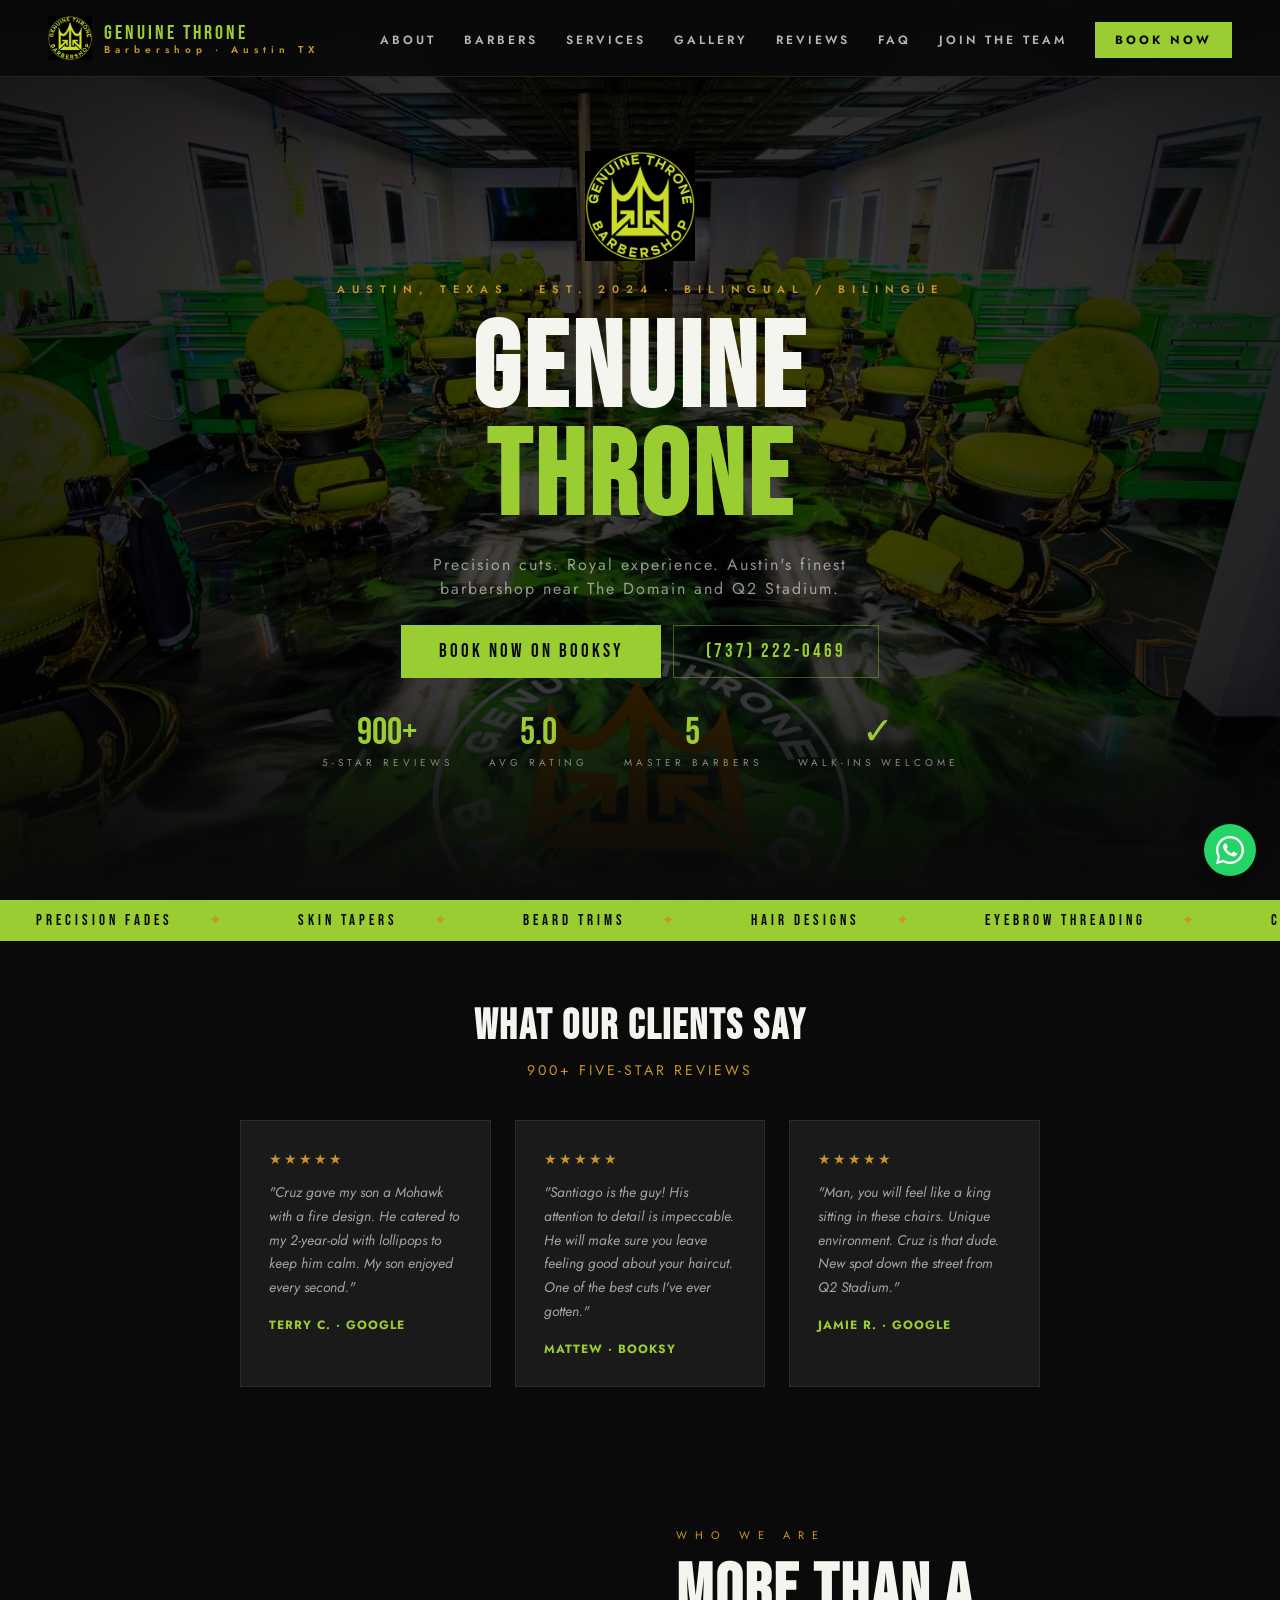
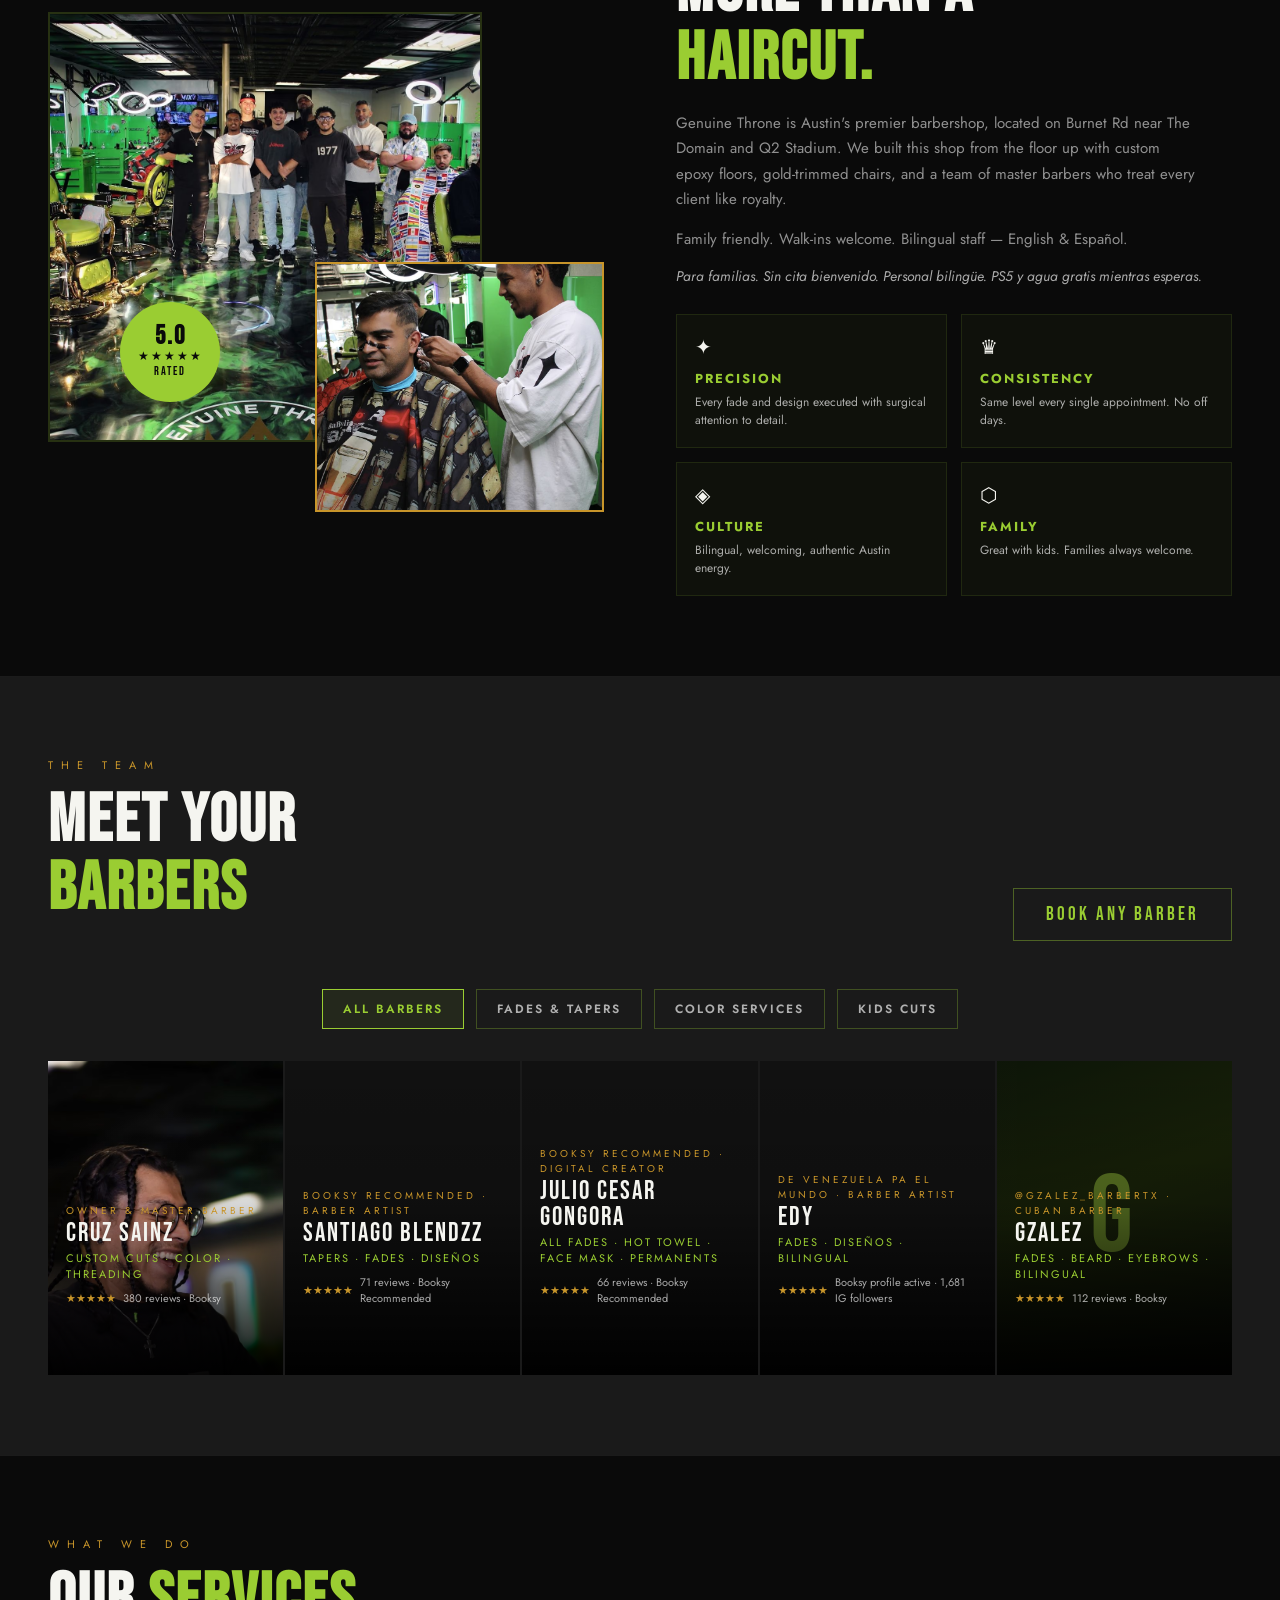
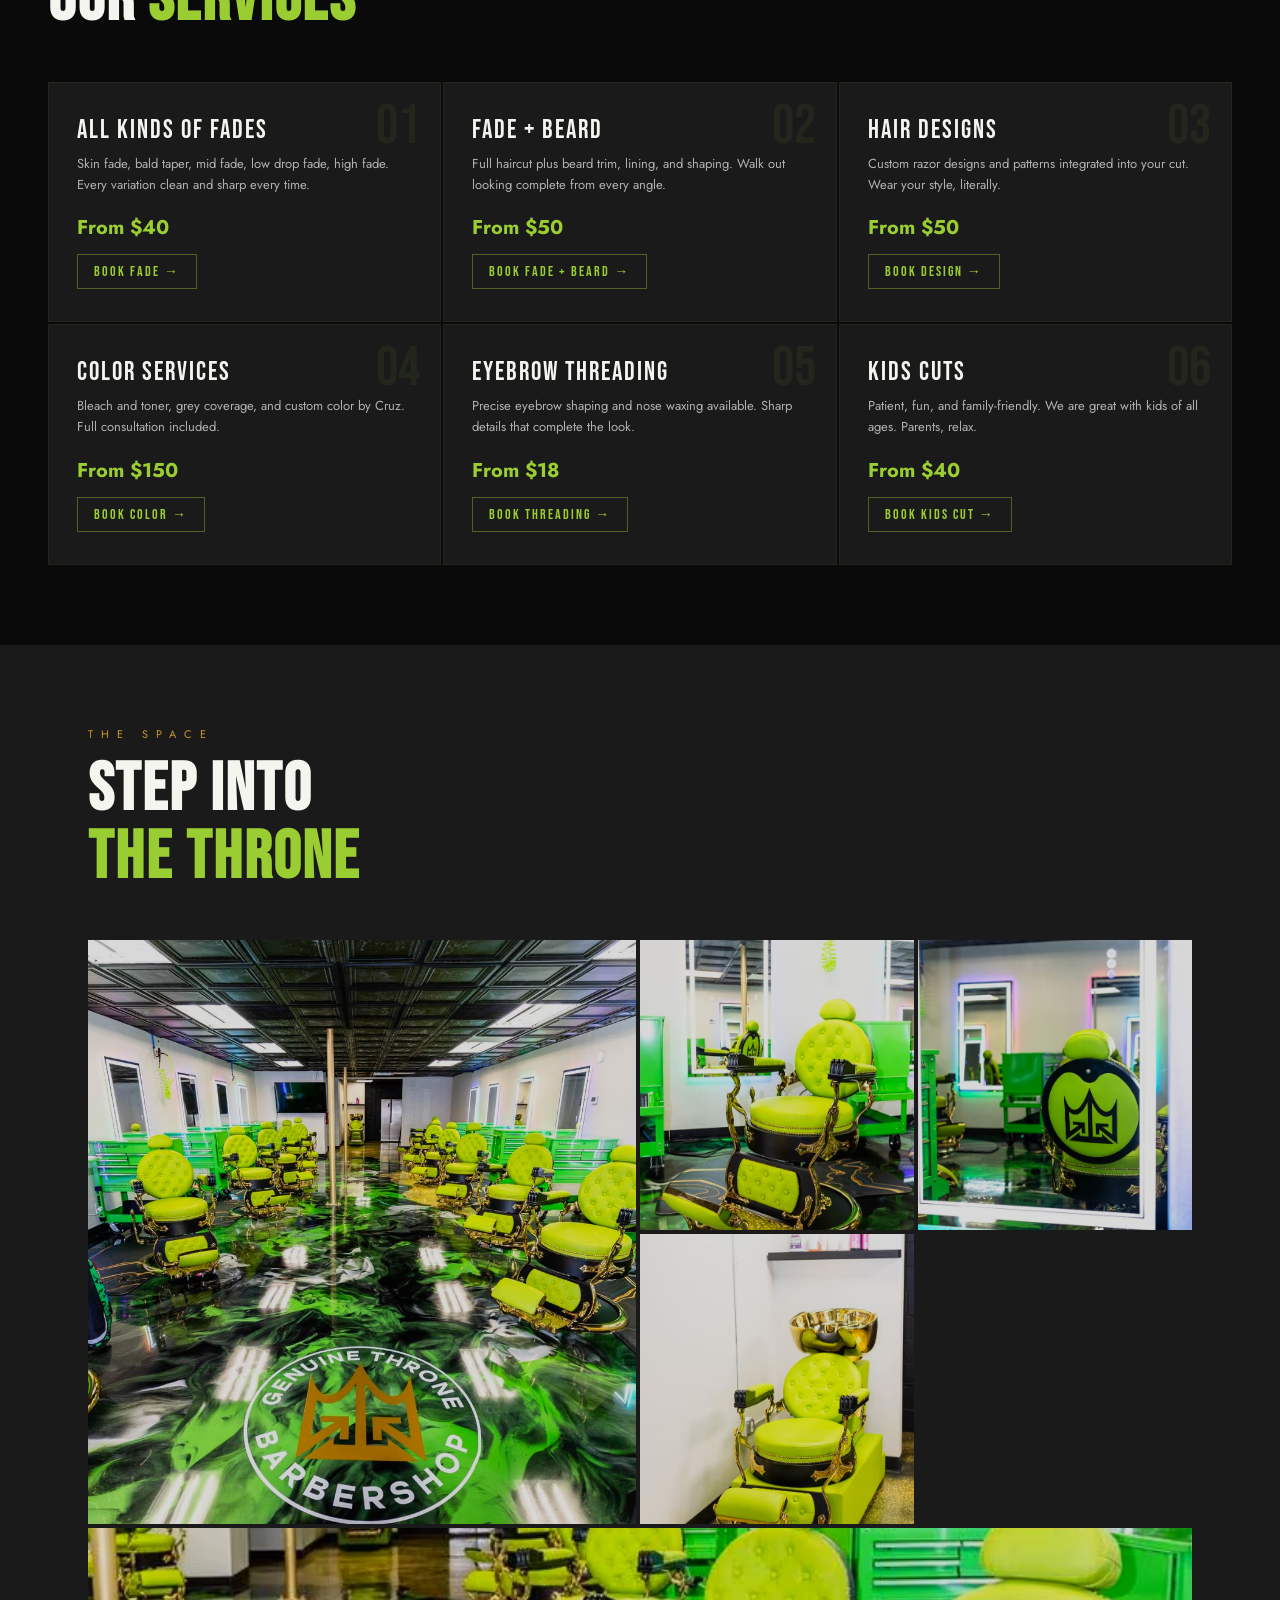
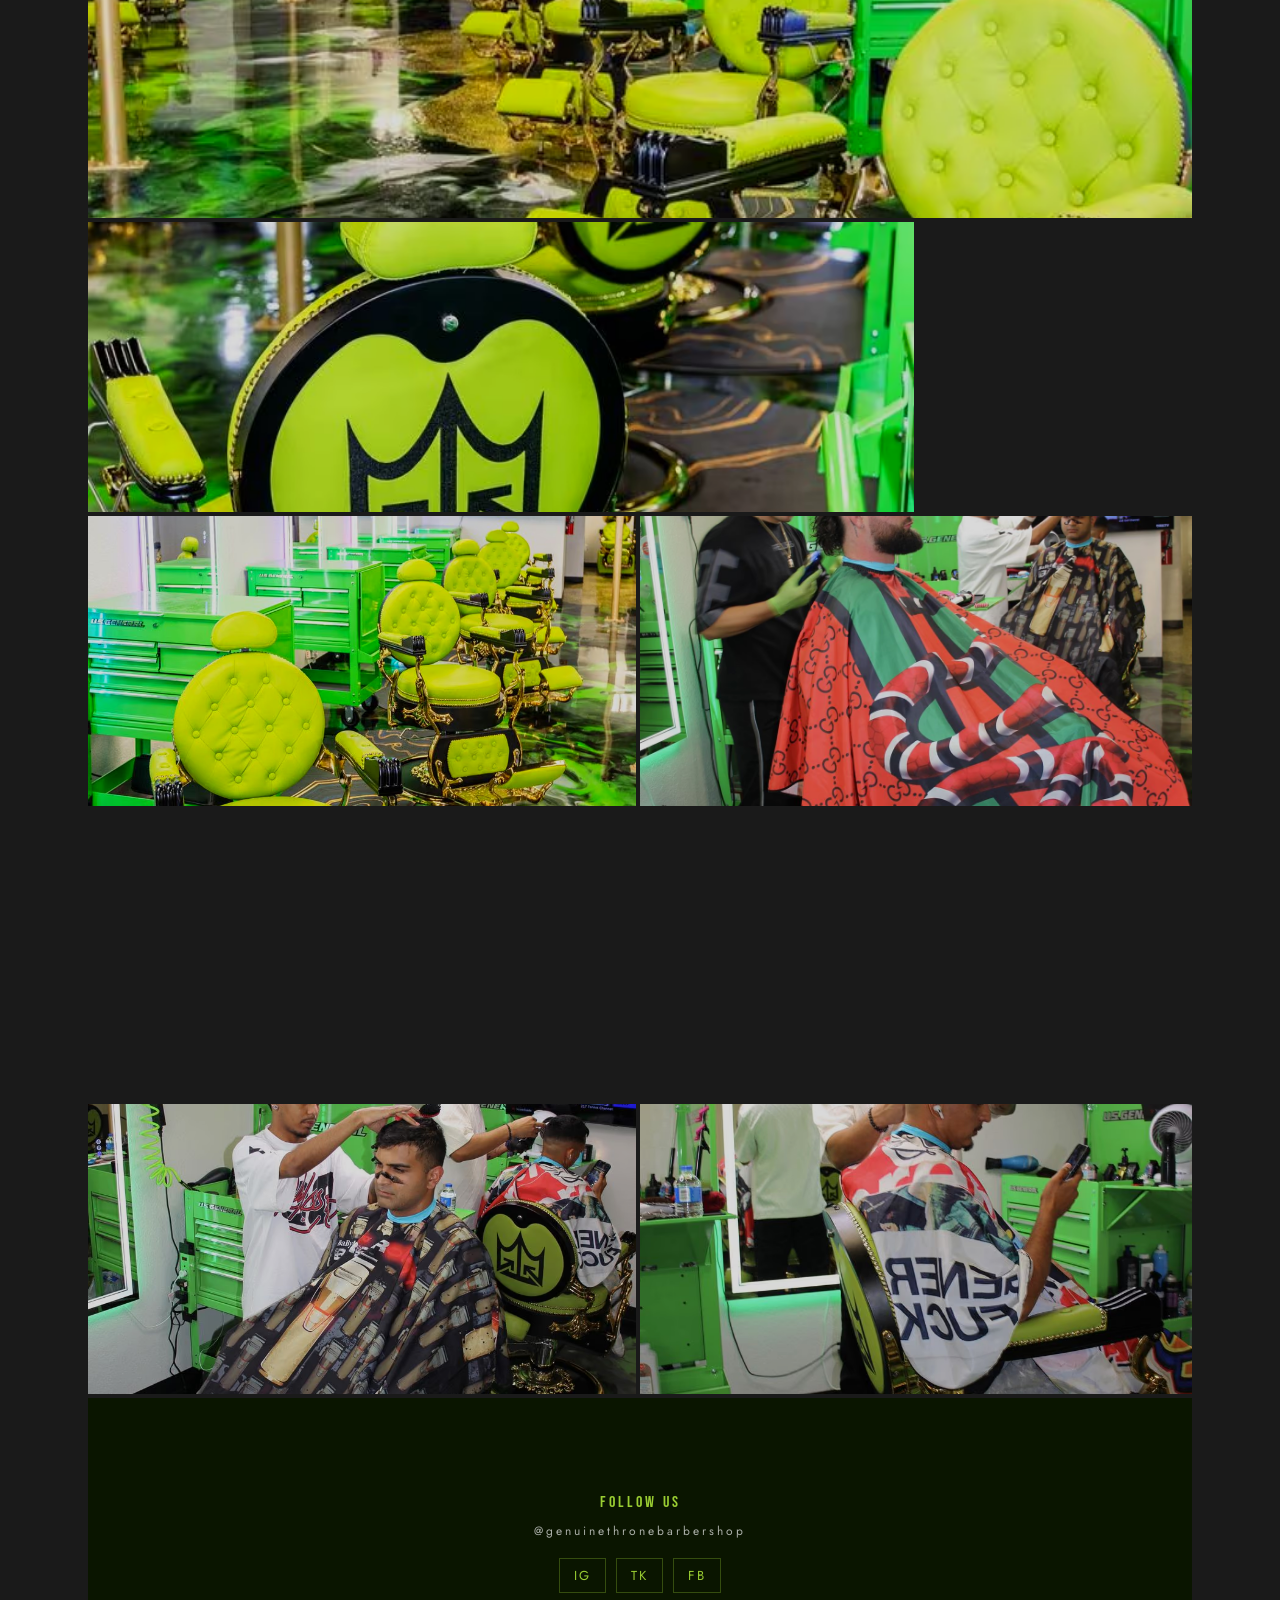
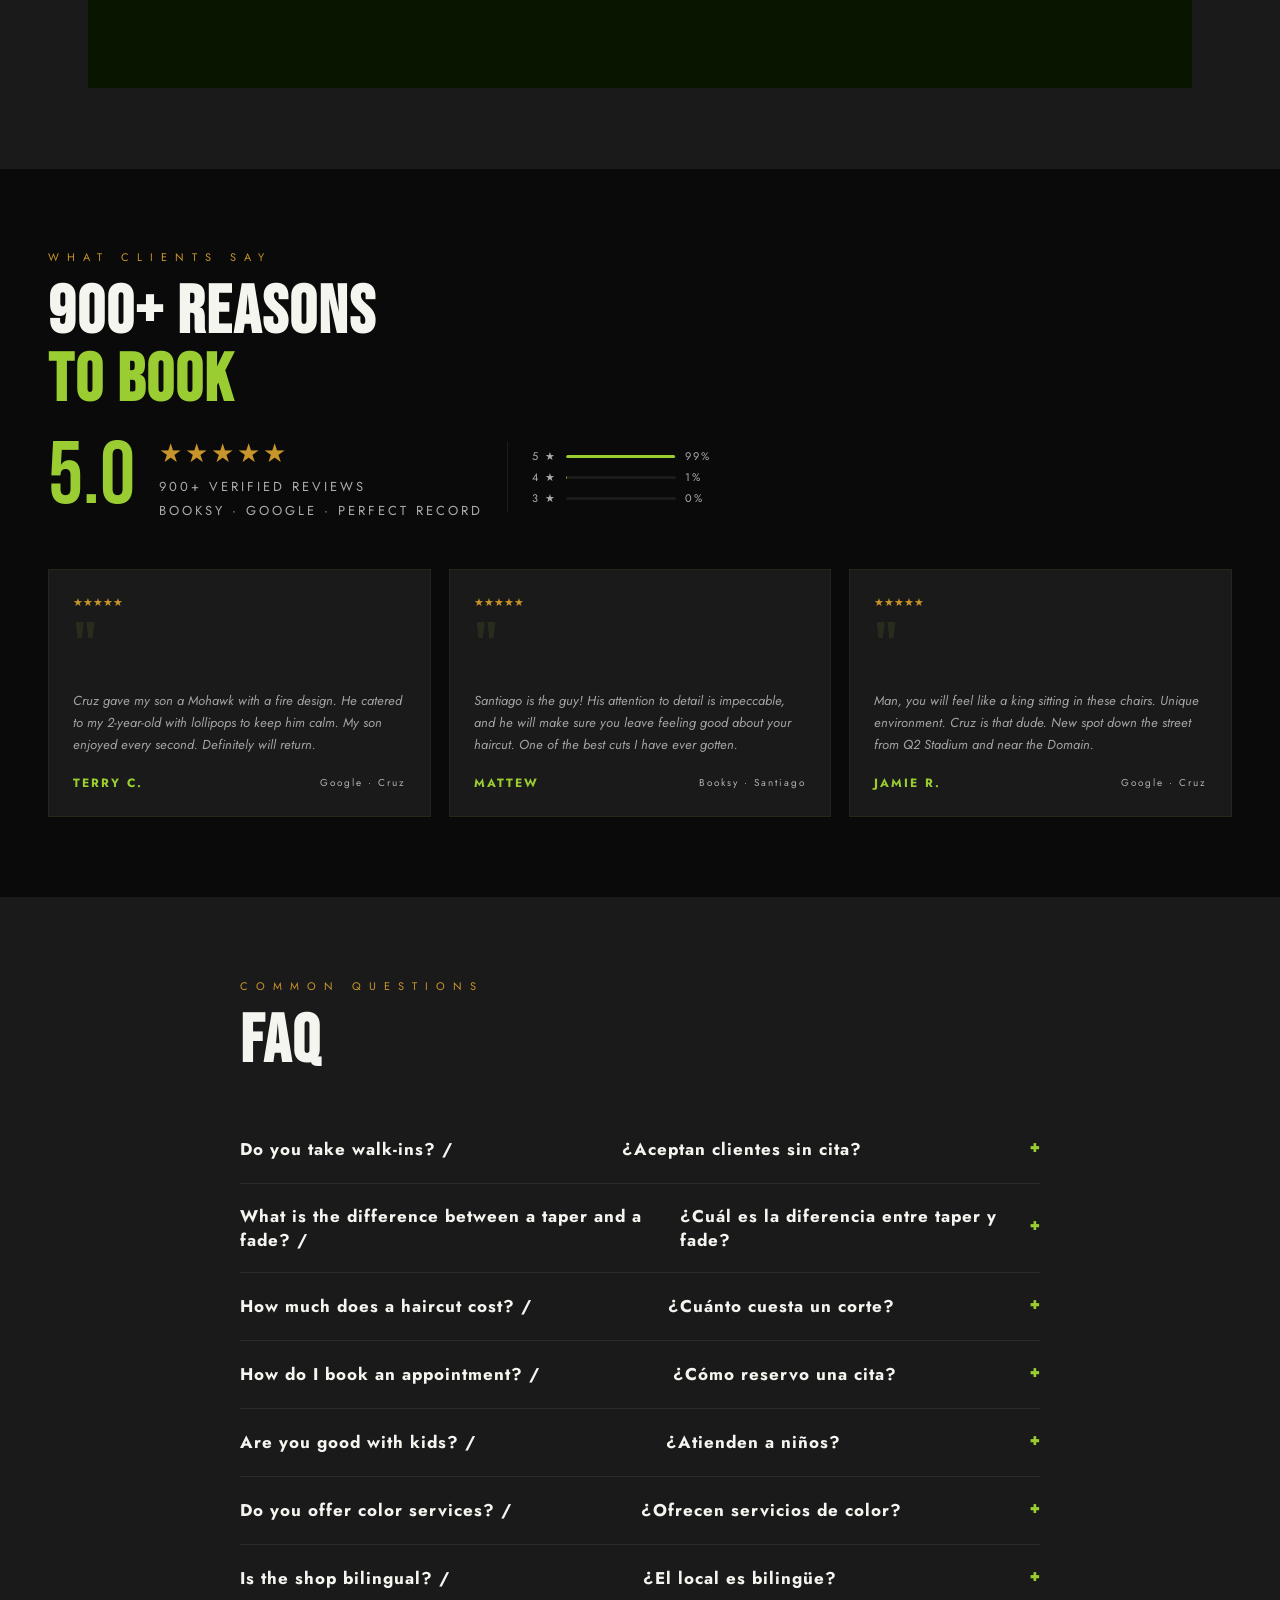
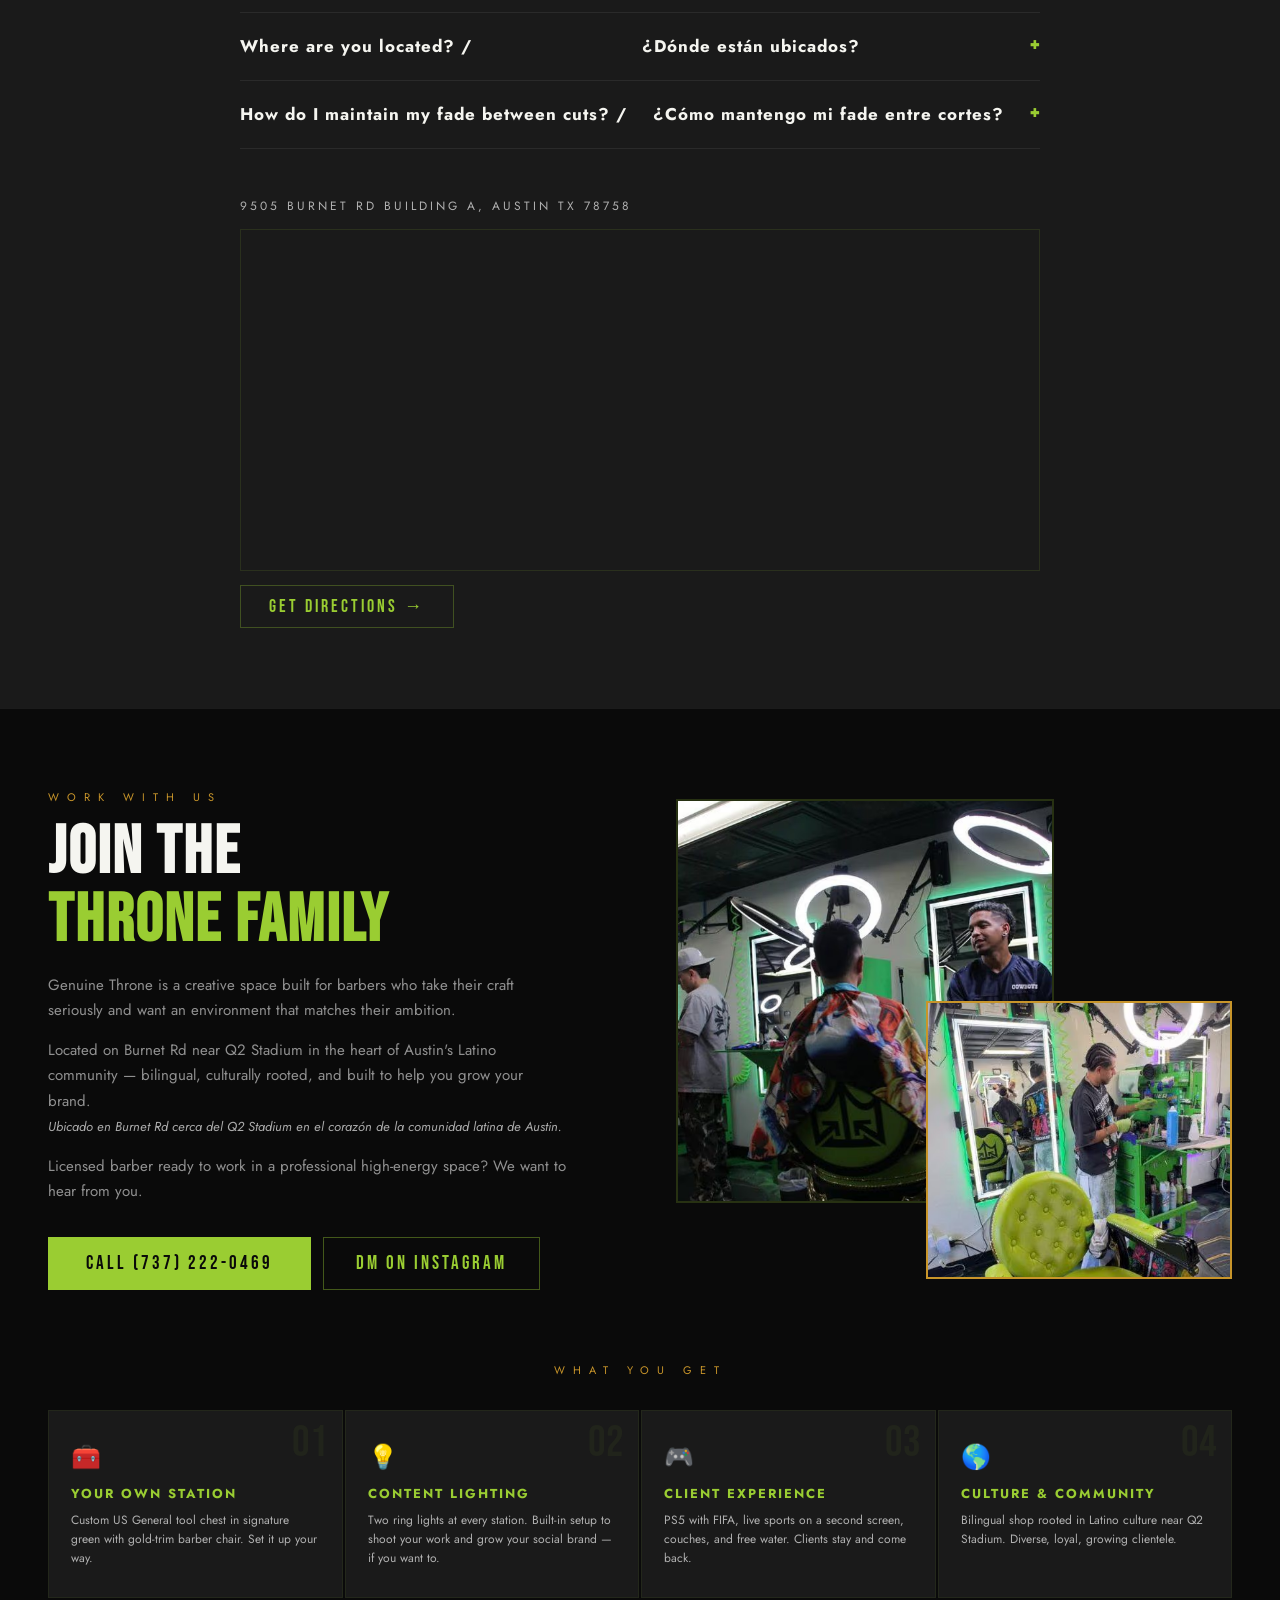
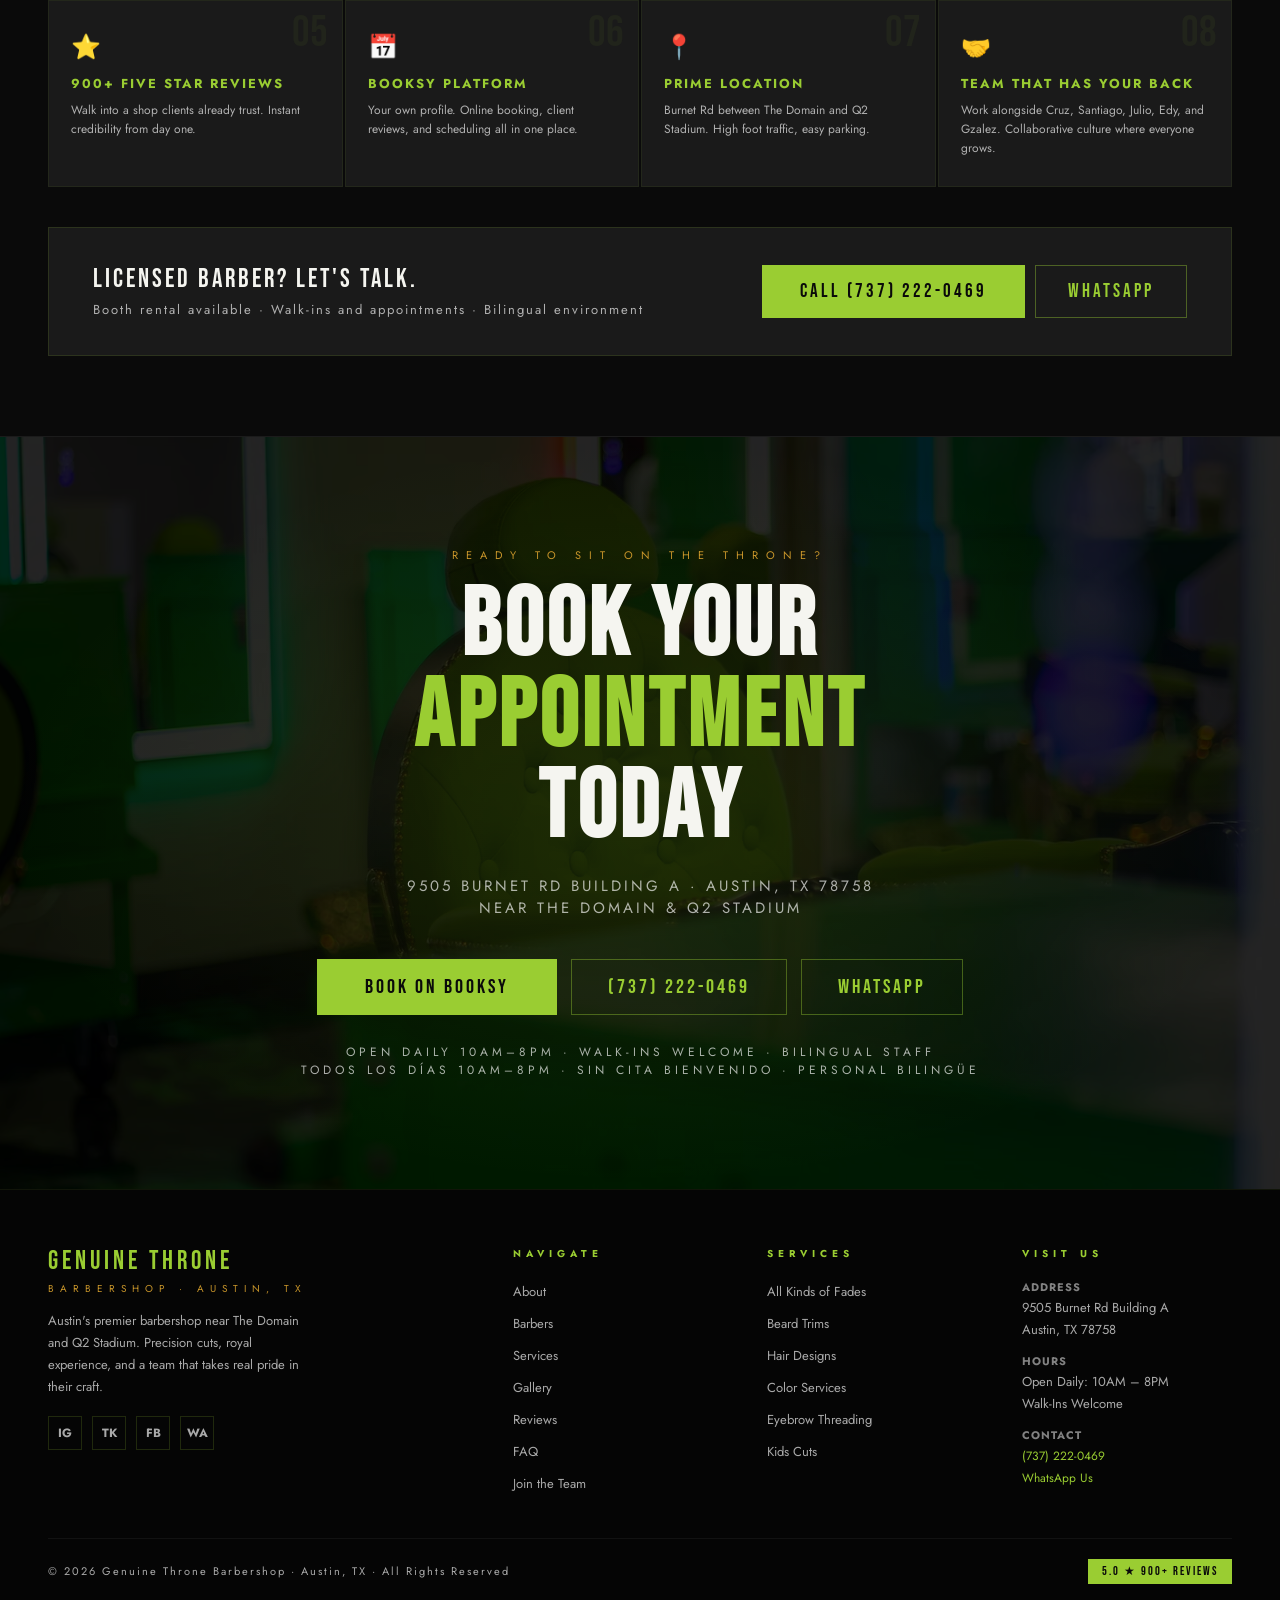
==== commit 10ff7c03: "Add Phase 2: Testimonial Carousel + Barber Filters - Insert testimonial carousel between ticker and " ====
--- a/index.html
+++ b/index.html
@@ -249,6 +249,35 @@
   </div>
 
   <!-- ════════════════════════════════════
+       TESTIMONIALS (SOCIAL PROOF)
+       ════════════════════════════════════ -->
+  <section class="testimonials-section reveal">
+    <div class="testimonials-inner">
+      <div class="testimonials-header">
+        <h2 class="testimonials-title">What Our Clients Say</h2>
+        <p class="testimonials-subtitle">900+ Five-Star Reviews</p>
+      </div>
+      <div class="testimonials-carousel">
+        <div class="testimonial-slide">
+          <div class="testimonial-stars">★★★★★</div>
+          <p class="testimonial-text">"Cruz gave my son a Mohawk with a fire design. He catered to my 2-year-old with lollipops to keep him calm. My son enjoyed every second."</p>
+          <div class="testimonial-author">Terry C. · Google</div>
+        </div>
+        <div class="testimonial-slide">
+          <div class="testimonial-stars">★★★★★</div>
+          <p class="testimonial-text">"Santiago is the guy! His attention to detail is impeccable. He will make sure you leave feeling good about your haircut. One of the best cuts I've ever gotten."</p>
+          <div class="testimonial-author">Mattew · Booksy</div>
+        </div>
+        <div class="testimonial-slide">
+          <div class="testimonial-stars">★★★★★</div>
+          <p class="testimonial-text">"Man, you will feel like a king sitting in these chairs. Unique environment. Cruz is that dude. New spot down the street from Q2 Stadium."</p>
+          <div class="testimonial-author">Jamie R. · Google</div>
+        </div>
+      </div>
+    </div>
+  </section>
+
+  <!-- ════════════════════════════════════
        ABOUT
        ════════════════════════════════════ -->
   <section id="about" style="background:var(--black);">
@@ -303,6 +332,12 @@
           <h2 class="section-title">Meet Your<br><span class="accent">Barbers</span></h2>
         </div>
         <a href="https://link.booksy.com/GenuineThroneBarbershop" class="btn-outline" target="_blank" rel="noopener noreferrer">Book Any Barber</a>
+      </div>
+      <div class="barbers-filters reveal">
+        <button class="filter-btn active" data-filter="all">All Barbers</button>
+        <button class="filter-btn" data-filter="fades">Fades & Tapers</button>
+        <button class="filter-btn" data-filter="color">Color Services</button>
+        <button class="filter-btn" data-filter="kids">Kids Cuts</button>
       </div>
       <div class="barbers-grid reveal">
 
--- a/css/styles.css
+++ b/css/styles.css
@@ -318,6 +318,24 @@
 .pillar-text { font-size: 12px; color: var(--text-muted); line-height: 1.5; }
 
 /* ============================================================
+   TESTIMONIALS
+   ============================================================ */
+.testimonials-section { background: var(--black); padding: 60px 48px; }
+.testimonials-inner { max-width: 800px; margin: 0 auto; }
+.testimonials-header { text-align: center; margin-bottom: 40px; }
+.testimonials-title { font-family: 'Bebas Neue', sans-serif; font-size: 42px; color: var(--white); margin-bottom: 8px; letter-spacing: 2px; }
+.testimonials-subtitle { font-family: 'Jost', 'Barlow Condensed', sans-serif; font-size: 14px; color: var(--gold); letter-spacing: 3px; text-transform: uppercase; }
+.testimonials-carousel { display: grid; grid-template-columns: repeat(3, 1fr); gap: 24px; }
+.testimonial-slide { background: var(--black-soft); padding: 28px; border: 1px solid rgba(154,205,50,0.12); }
+.testimonial-stars { font-size: 14px; color: var(--gold); margin-bottom: 12px; letter-spacing: 2px; }
+.testimonial-text { font-size: 14px; line-height: 1.7; color: rgba(255,255,255,0.6); margin-bottom: 16px; font-style: italic; }
+.testimonial-author { font-family: 'Jost', 'Barlow Condensed', sans-serif; font-size: 12px; color: var(--green); font-weight: 700; letter-spacing: 1px; text-transform: uppercase; }
+@media (max-width: 900px) {
+  .testimonials-carousel { grid-template-columns: 1fr; }
+  .testimonials-section { padding: 48px 28px; }
+}
+
+/* ============================================================
    BARBERS
    ============================================================ */
 .barbers-section { background: var(--black-soft); padding: 80px 48px; }
@@ -326,6 +344,16 @@
   display: flex; justify-content: space-between; align-items: flex-end;
   margin-bottom: 48px; flex-wrap: wrap; gap: 20px;
 }
+.barbers-filters {
+  display: flex; gap: 12px; margin-bottom: 32px; flex-wrap: wrap; justify-content: center;
+}
+.filter-btn {
+  background: none; border: 1px solid rgba(154,205,50,0.3); color: var(--text-muted);
+  padding: 10px 20px; font-family: 'Jost', 'Barlow Condensed', sans-serif;
+  font-weight: 600; font-size: 12px; letter-spacing: 2px; text-transform: uppercase;
+  cursor: pointer; transition: all var(--transition-fast);
+}
+.filter-btn:hover, .filter-btn.active { border-color: var(--green); color: var(--green); background: rgba(154,205,50,0.08); }
 .barbers-grid {
   display: grid; grid-template-columns: repeat(5, minmax(160px, 1fr)); gap: 2px;
 }
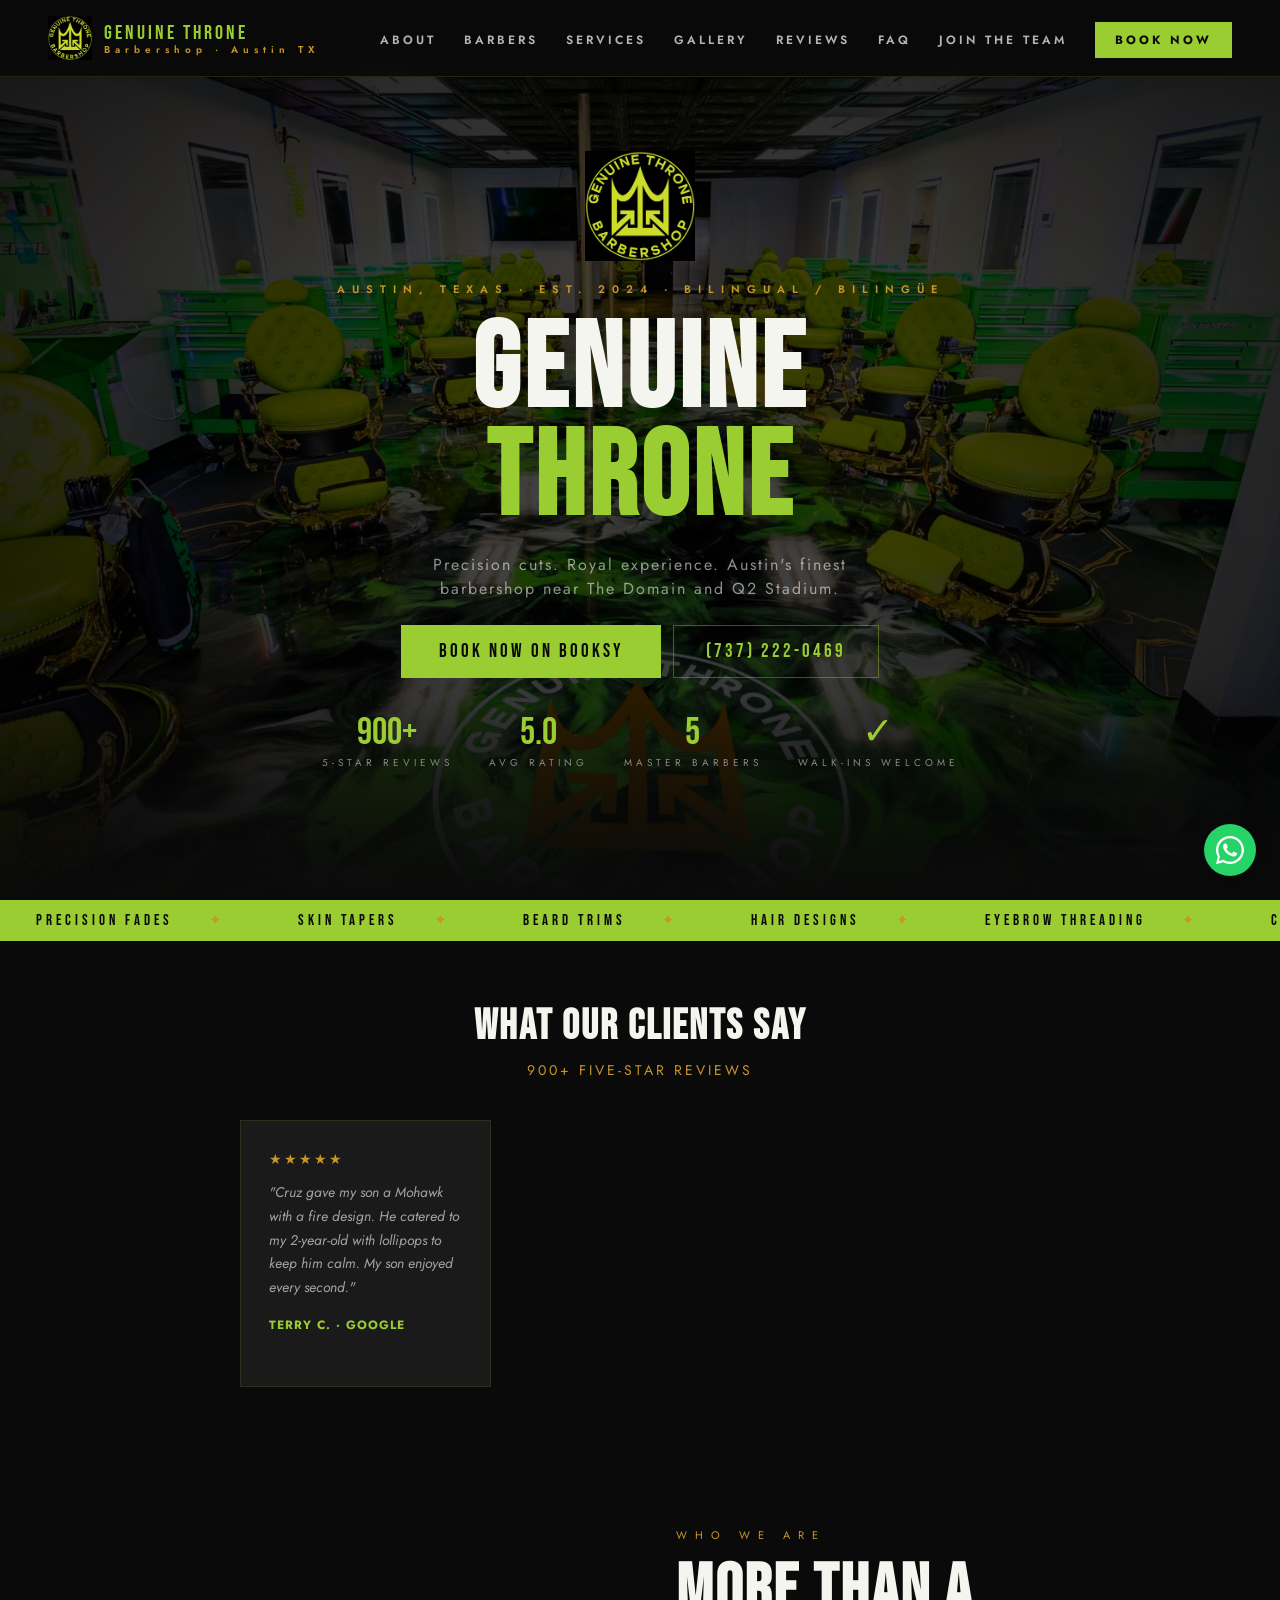
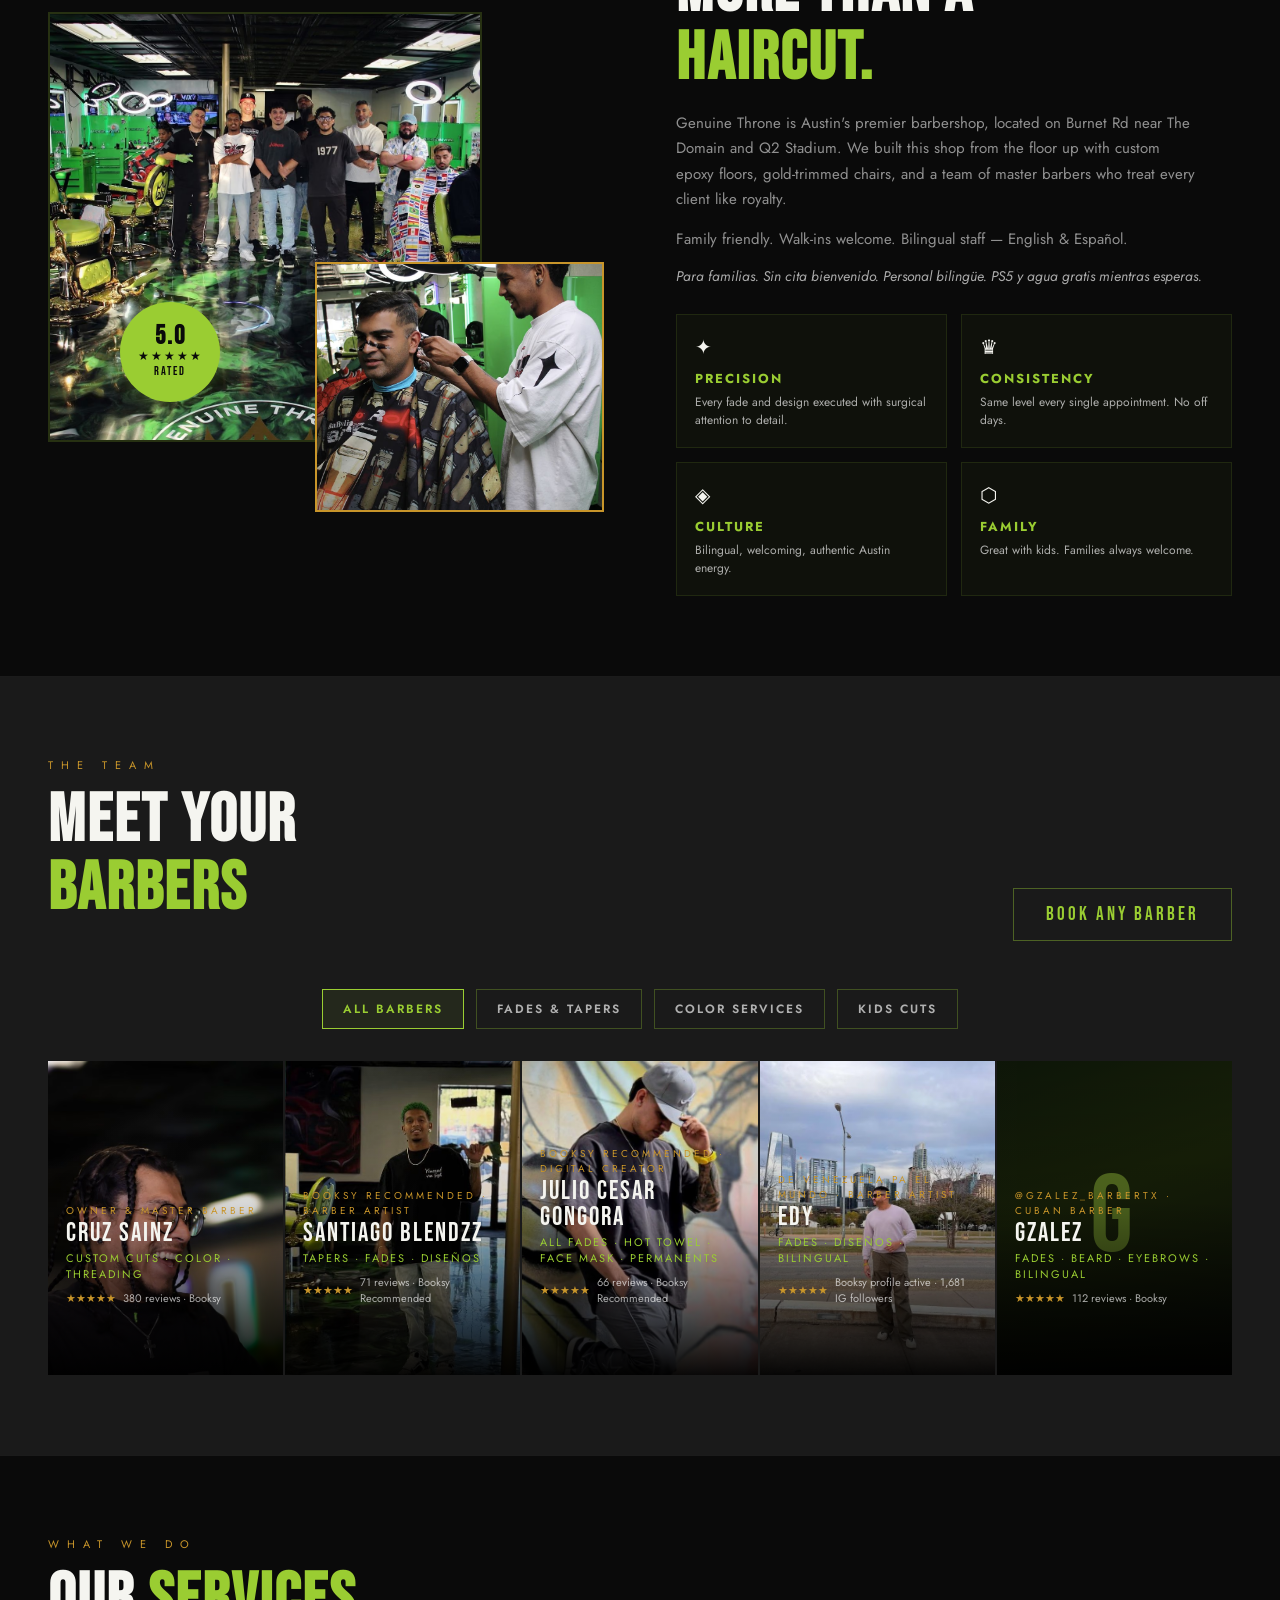
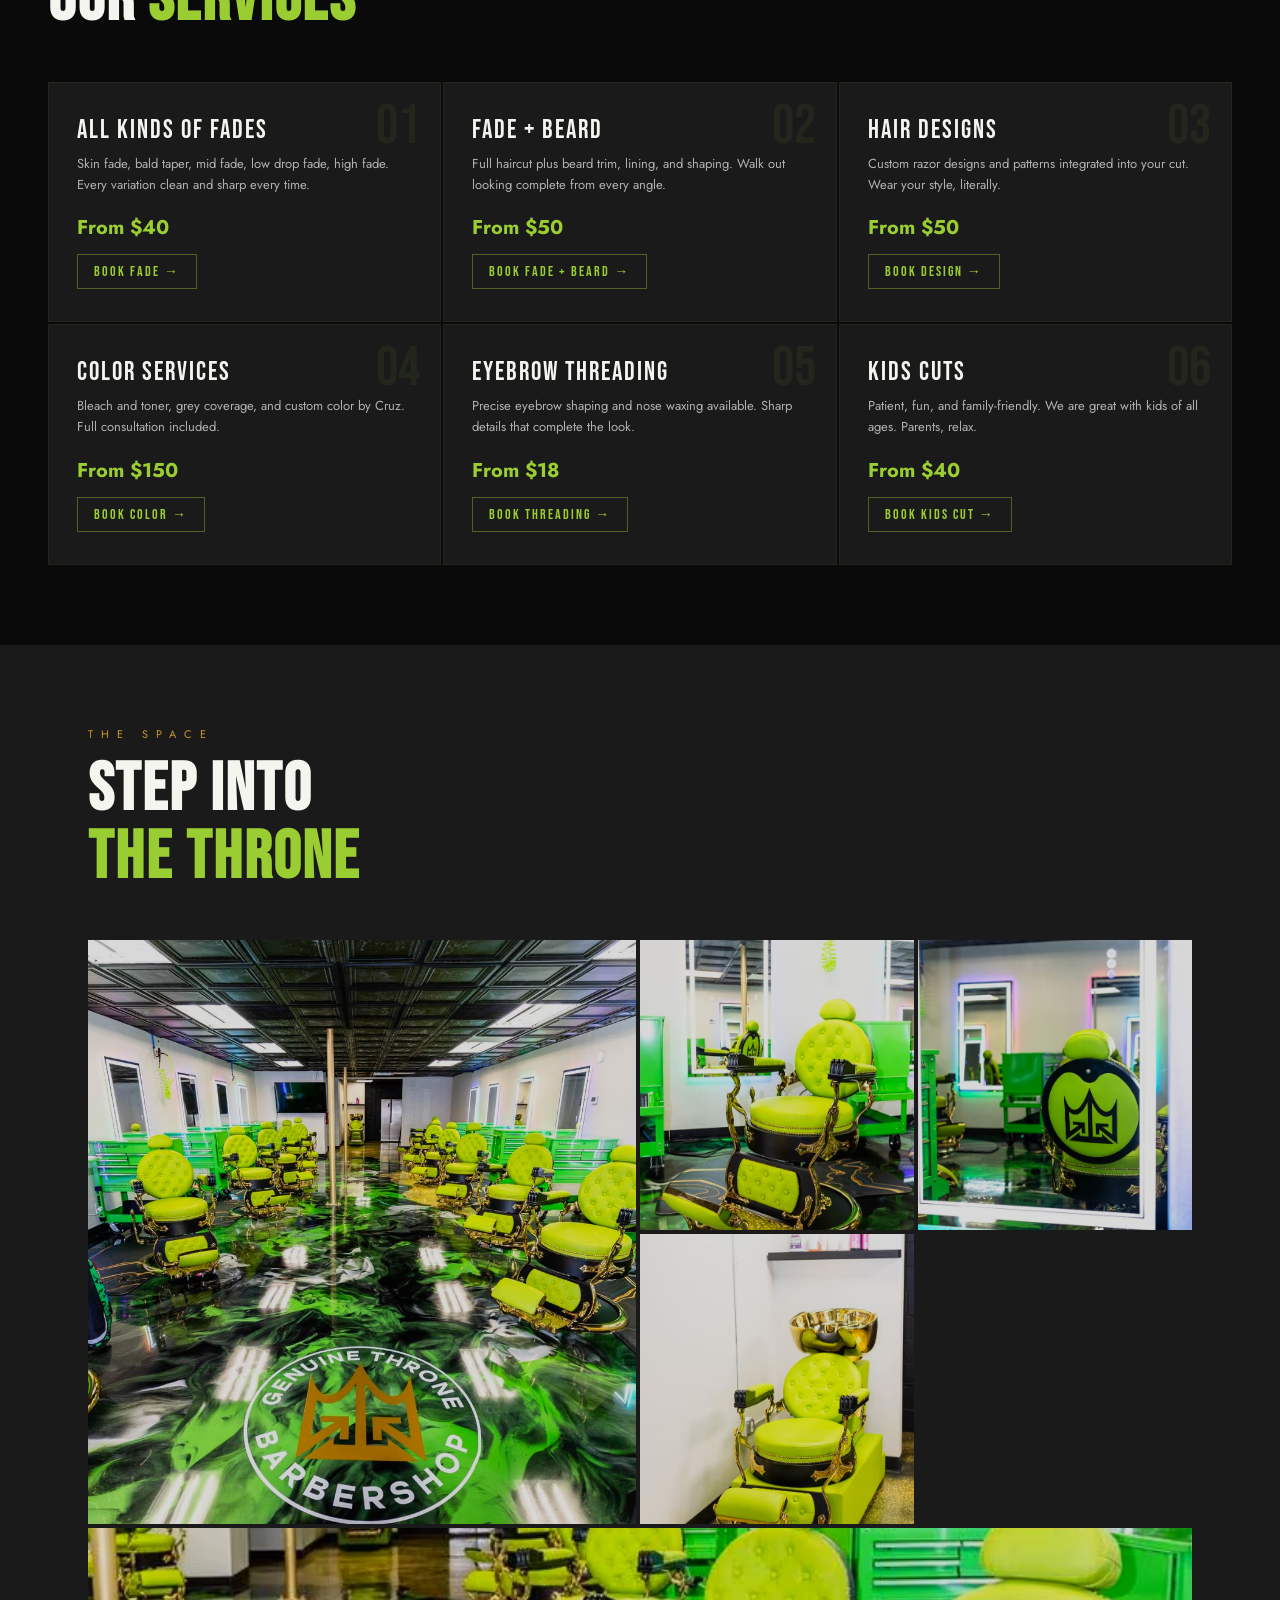
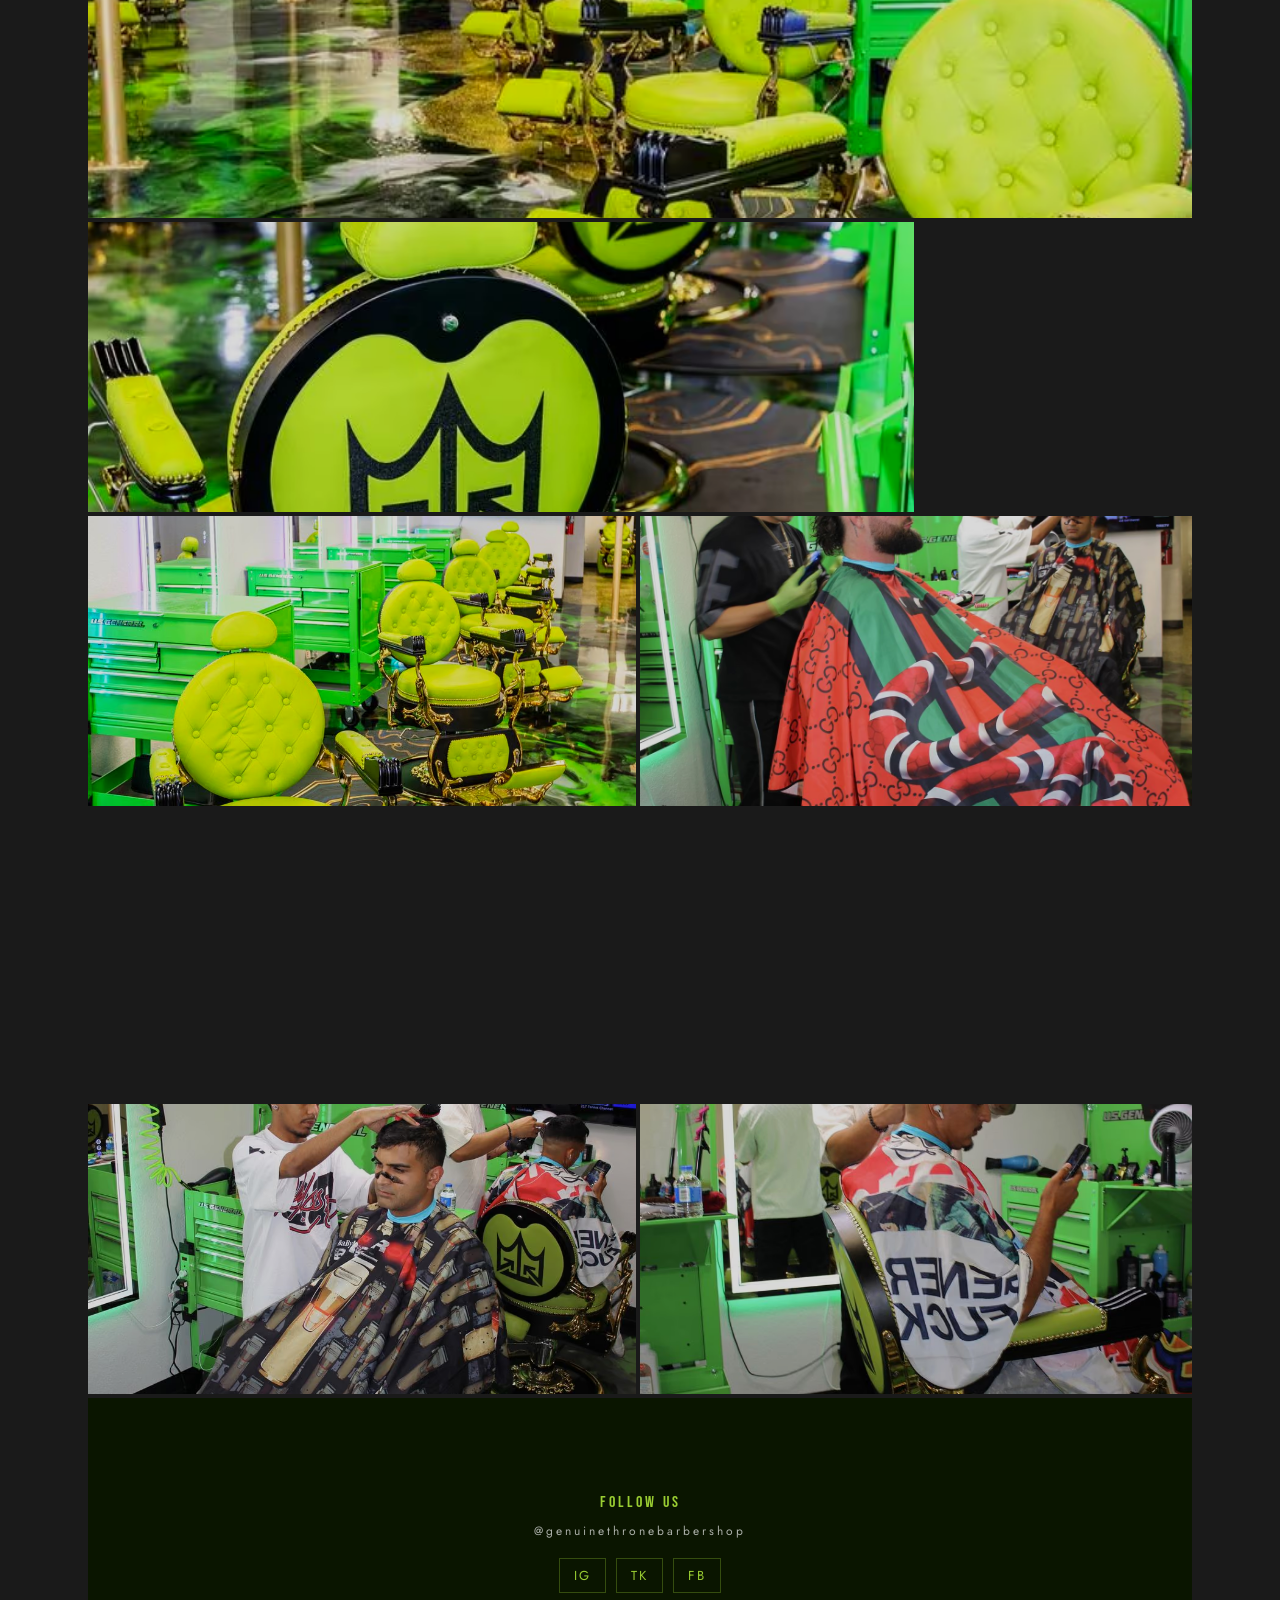
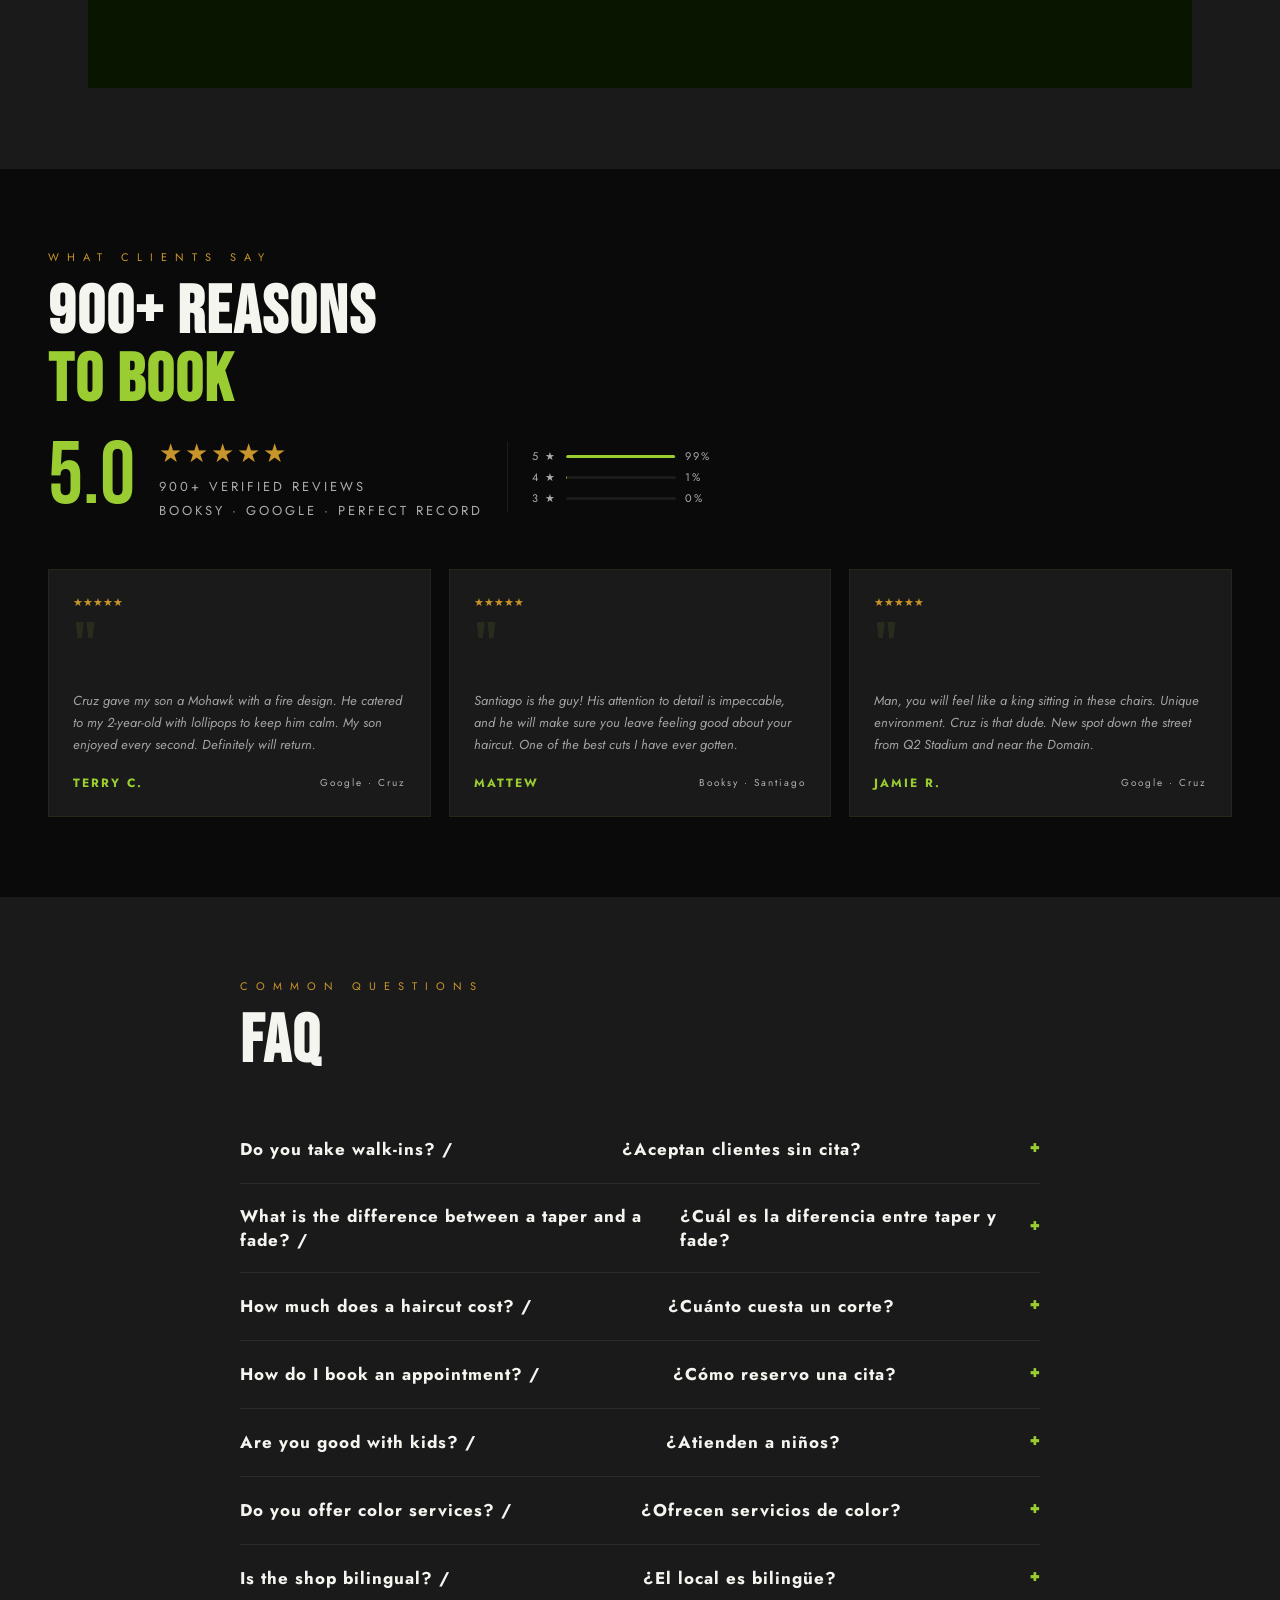
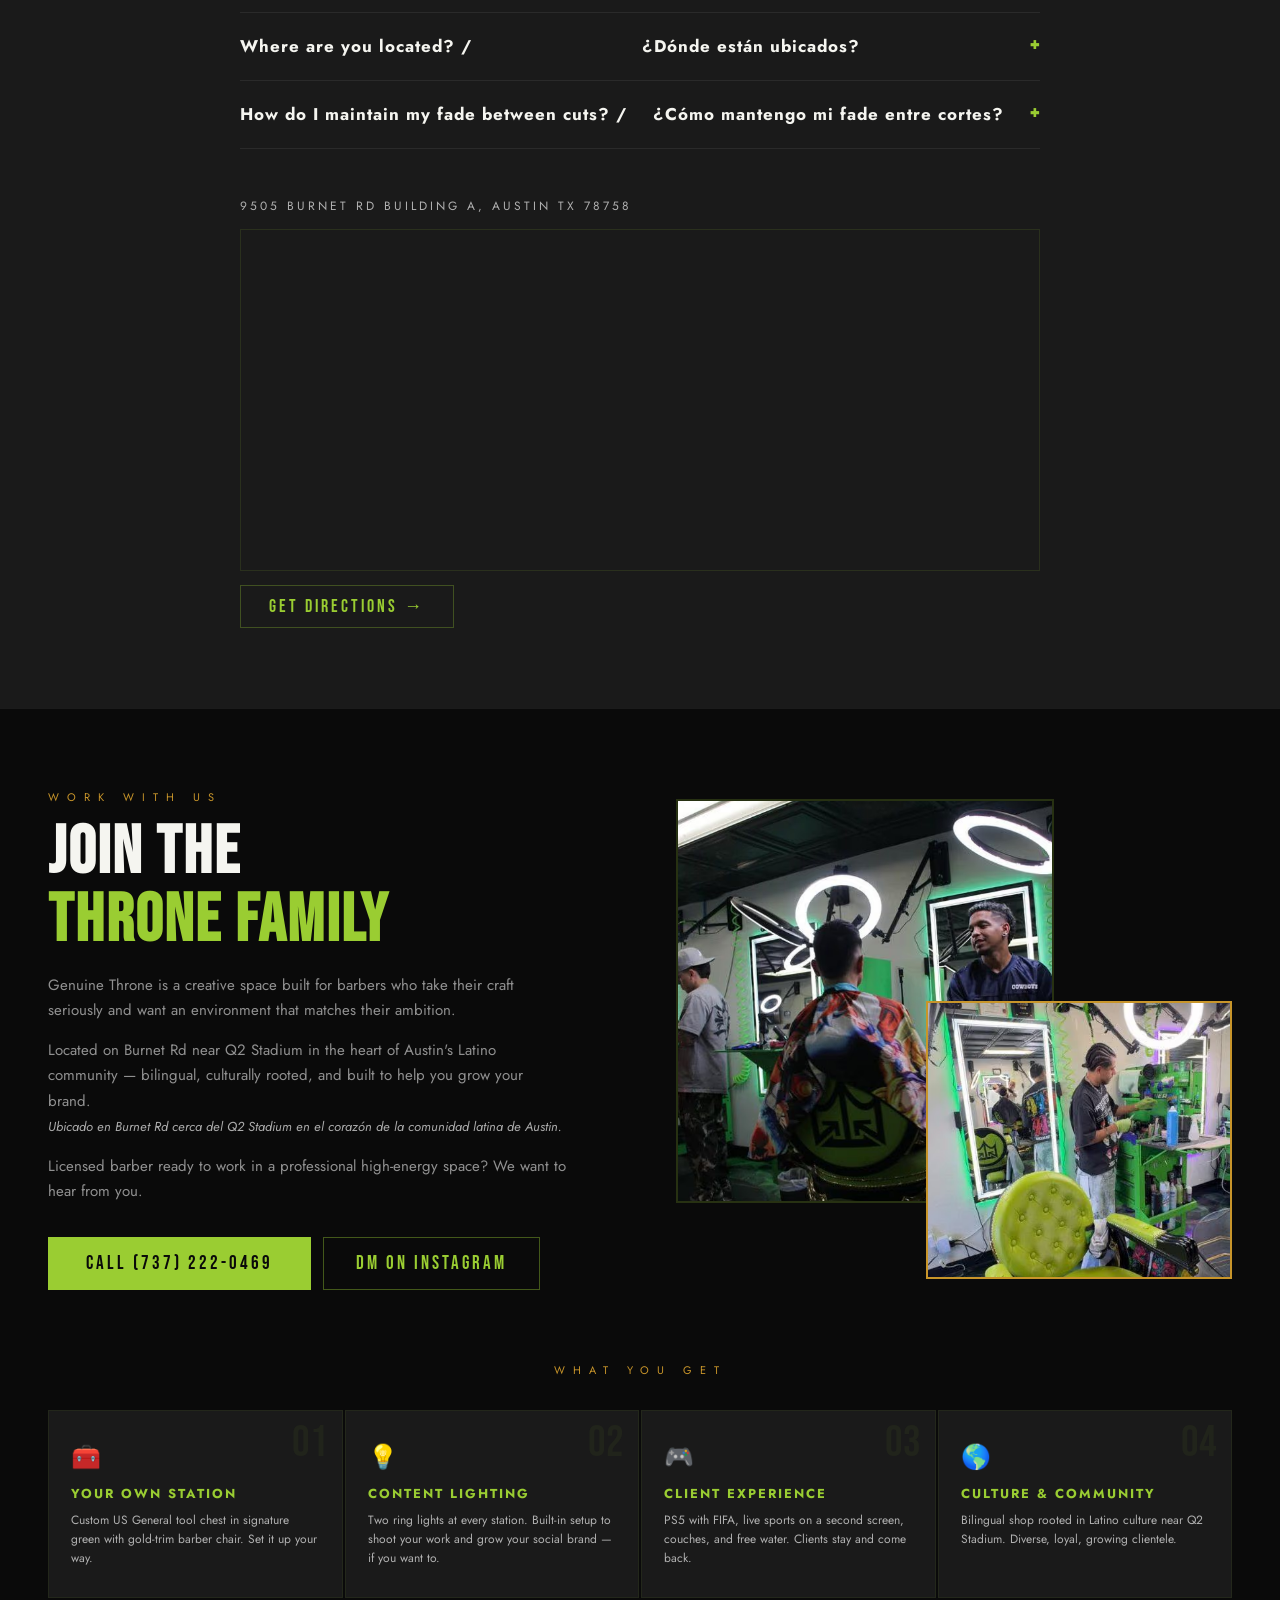
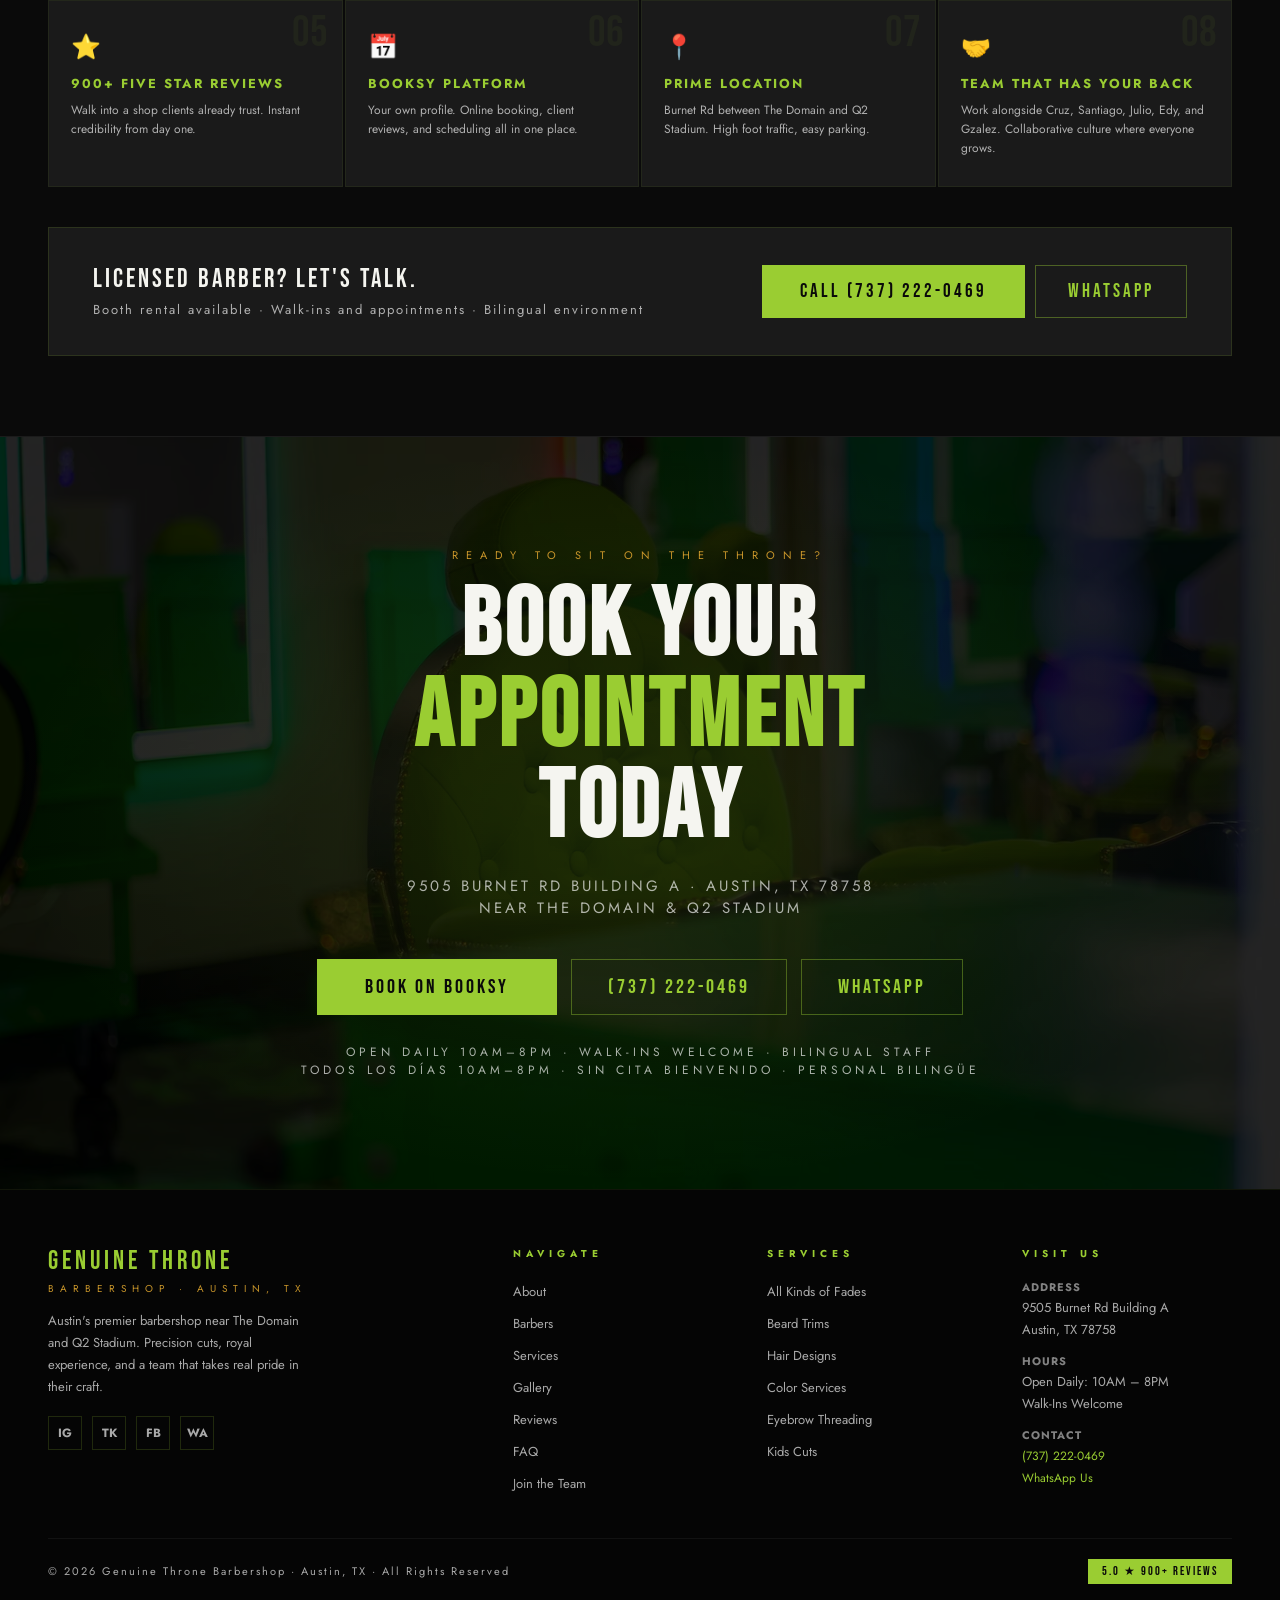
==== commit 30abaf59: "Add Phase 3: Interactive Barber Filters + Carousel Auto-Rotation - Add data-specialty attributes to " ====
--- a/index.html
+++ b/index.html
@@ -342,7 +342,7 @@
       <div class="barbers-grid reveal">
 
         <!-- Cruz Sainz -->
-        <article class="barber-card" aria-label="Cruz Sainz, Owner and Master Barber">
+        <article class="barber-card" data-specialty="color kids" aria-label="Cruz Sainz, Owner and Master Barber">
           <picture><source srcset="assets/images/barbers/cruz.avif" type="image/avif"><img class="barber-photo" src="assets/images/barbers/cruz.jpg" alt="Cruz Sainz — Owner and Master Barber" loading="lazy" decoding="async"></picture>
           <div class="barber-overlay">
             <div class="barber-tag">Owner &amp; Master Barber</div>
@@ -357,7 +357,7 @@
         </article>
 
         <!-- Santiago Blendzz -->
-        <article class="barber-card" aria-label="Santiago Blendzz, Barber Artist">
+        <article class="barber-card" data-specialty="fades" aria-label="Santiago Blendzz, Barber Artist">
           <picture><source srcset="assets/images/barbers/santiago.avif" type="image/avif"><img class="barber-photo" src="assets/images/barbers/santiago.jpg" alt="Santiago Blendzz — Barber Artist" loading="lazy" decoding="async"></picture>
           <div class="barber-overlay">
             <div class="barber-tag">Booksy Recommended · Barber Artist</div>
@@ -372,7 +372,7 @@
         </article>
 
         <!-- Julio Cesar Gongora -->
-        <article class="barber-card" aria-label="Julio Cesar Gongora, Barber">
+        <article class="barber-card" data-specialty="fades" aria-label="Julio Cesar Gongora, Barber">
           <picture><source srcset="assets/images/barbers/julio.avif" type="image/avif"><img class="barber-photo" src="assets/images/barbers/julio.jpg" alt="Julio Cesar Gongora — Digital Creator Barber" loading="lazy" decoding="async"></picture>
           <div class="barber-overlay">
             <div class="barber-tag">Booksy Recommended · Digital Creator</div>
@@ -387,7 +387,7 @@
         </article>
 
         <!-- Edy -->
-        <article class="barber-card" aria-label="Edy, Barber Artist">
+        <article class="barber-card" data-specialty="fades" aria-label="Edy, Barber Artist">
           <picture><source srcset="assets/images/barbers/edy.avif" type="image/avif"><img class="barber-photo" src="assets/images/barbers/edy.jpg" alt="Edy — De Venezuela pa el Mundo" loading="lazy" decoding="async"></picture>
           <div class="barber-overlay">
             <div class="barber-tag">De Venezuela pa el Mundo · Barber Artist</div>
@@ -402,7 +402,7 @@
         </article>
 
         <!-- Gzalez -->
-        <article class="barber-card" aria-label="Gzalez, Barber">
+        <article class="barber-card" data-specialty="fades" aria-label="Gzalez, Barber">
           <div class="barber-photo-placeholder barber-photo-placeholder--monogram" aria-hidden="true">G</div>
           <div class="barber-overlay">
             <div class="barber-tag">@gzalez_barbertx · Cuban Barber</div>
--- a/css/styles.css
+++ b/css/styles.css
@@ -325,13 +325,14 @@
 .testimonials-header { text-align: center; margin-bottom: 40px; }
 .testimonials-title { font-family: 'Bebas Neue', sans-serif; font-size: 42px; color: var(--white); margin-bottom: 8px; letter-spacing: 2px; }
 .testimonials-subtitle { font-family: 'Jost', 'Barlow Condensed', sans-serif; font-size: 14px; color: var(--gold); letter-spacing: 3px; text-transform: uppercase; }
-.testimonials-carousel { display: grid; grid-template-columns: repeat(3, 1fr); gap: 24px; }
-.testimonial-slide { background: var(--black-soft); padding: 28px; border: 1px solid rgba(154,205,50,0.12); }
+.testimonials-carousel { position: relative; display: grid; grid-template-columns: repeat(3, 1fr); gap: 24px; min-height: 220px; }
+.testimonial-slide { background: var(--black-soft); padding: 28px; border: 1px solid rgba(154,205,50,0.12); opacity: 1; transition: opacity 0.6s ease-in-out; }
 .testimonial-stars { font-size: 14px; color: var(--gold); margin-bottom: 12px; letter-spacing: 2px; }
 .testimonial-text { font-size: 14px; line-height: 1.7; color: rgba(255,255,255,0.6); margin-bottom: 16px; font-style: italic; }
 .testimonial-author { font-family: 'Jost', 'Barlow Condensed', sans-serif; font-size: 12px; color: var(--green); font-weight: 700; letter-spacing: 1px; text-transform: uppercase; }
 @media (max-width: 900px) {
   .testimonials-carousel { grid-template-columns: 1fr; }
+  .testimonial-slide { opacity: 1 !important; }
   .testimonials-section { padding: 48px 28px; }
 }
 
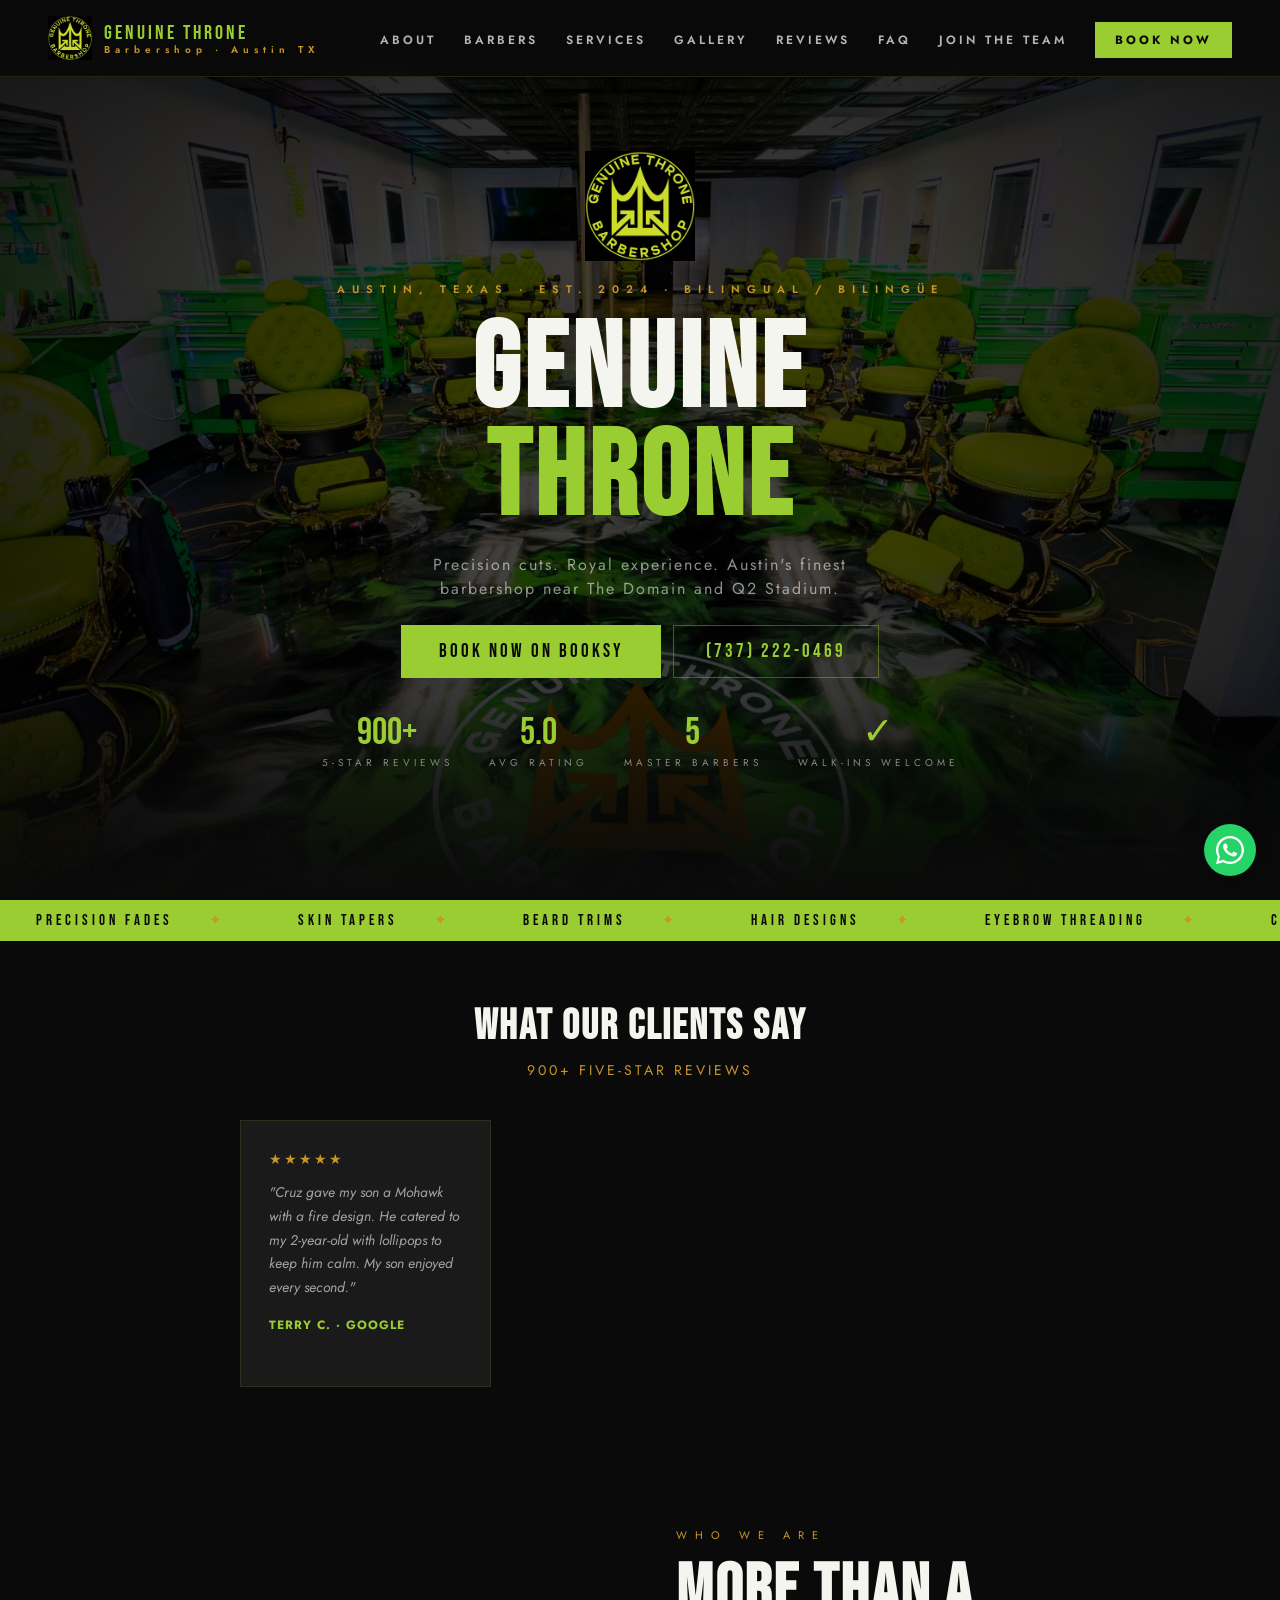
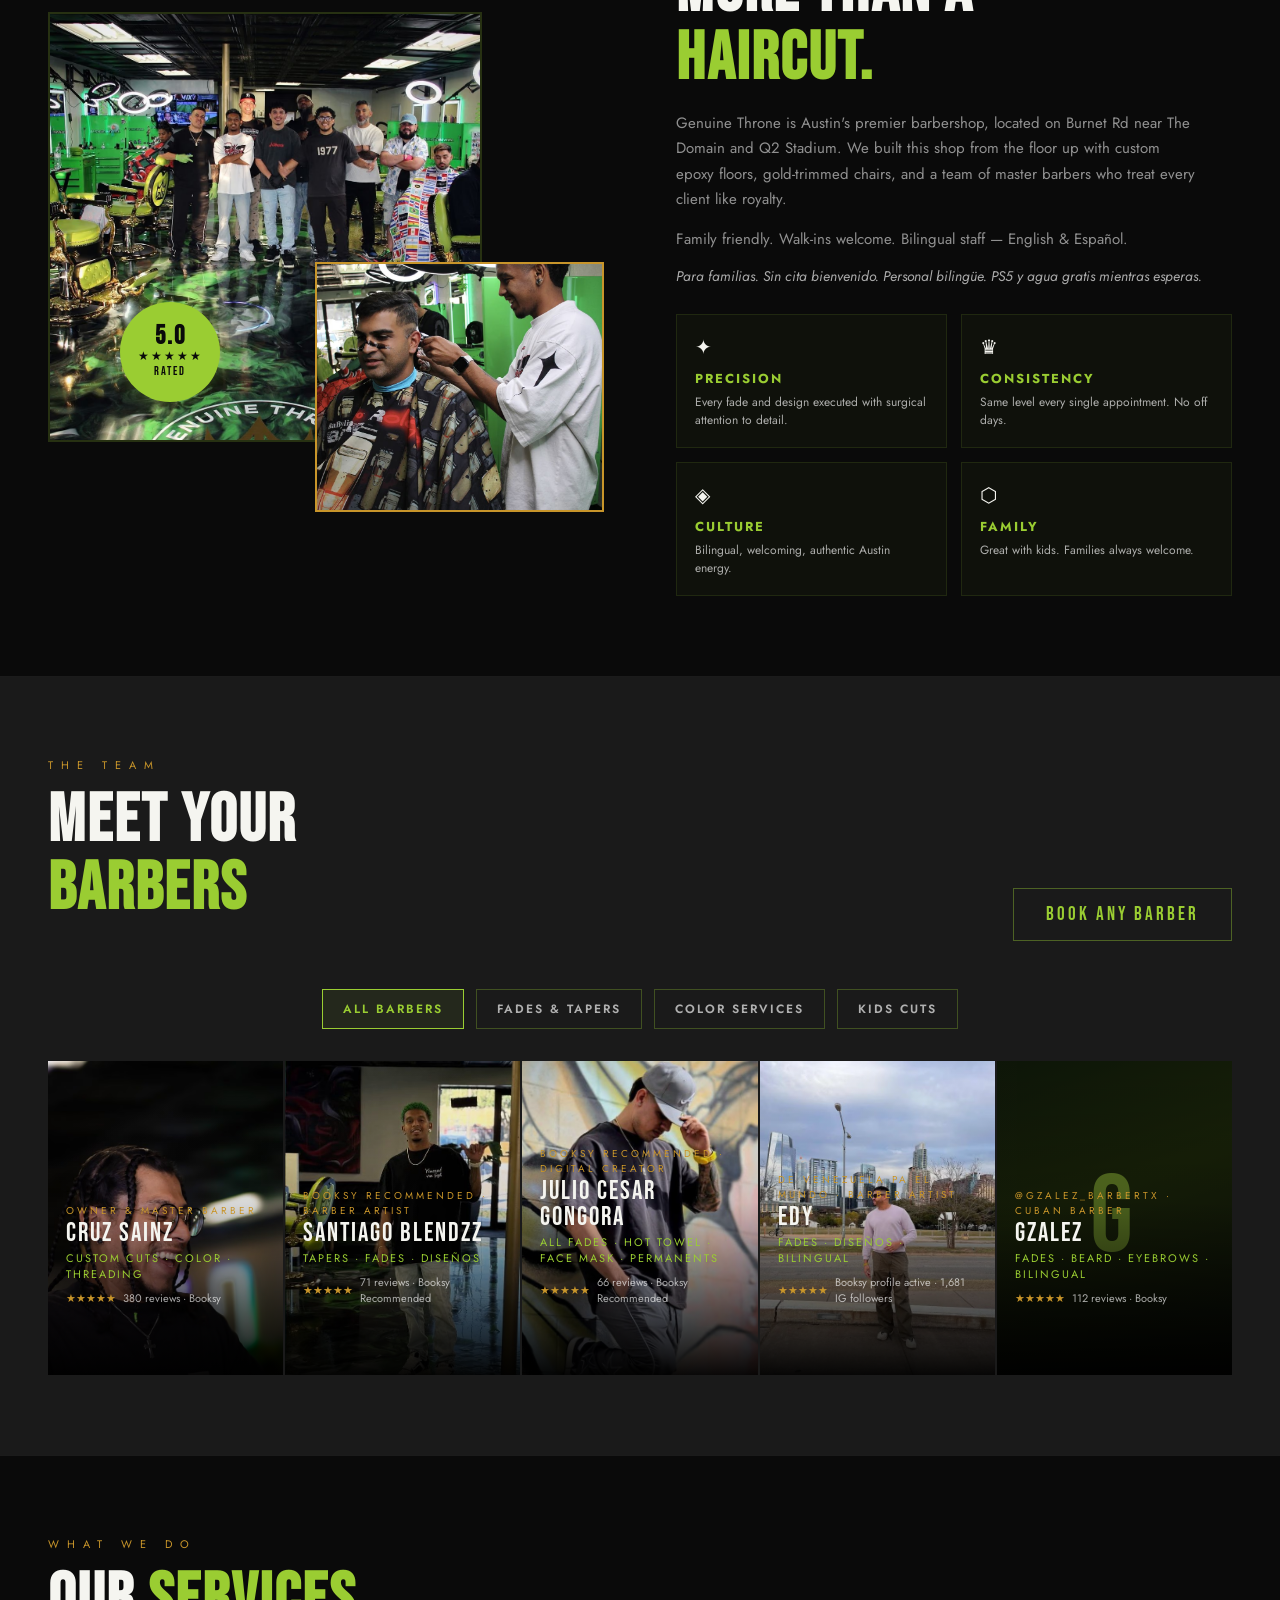
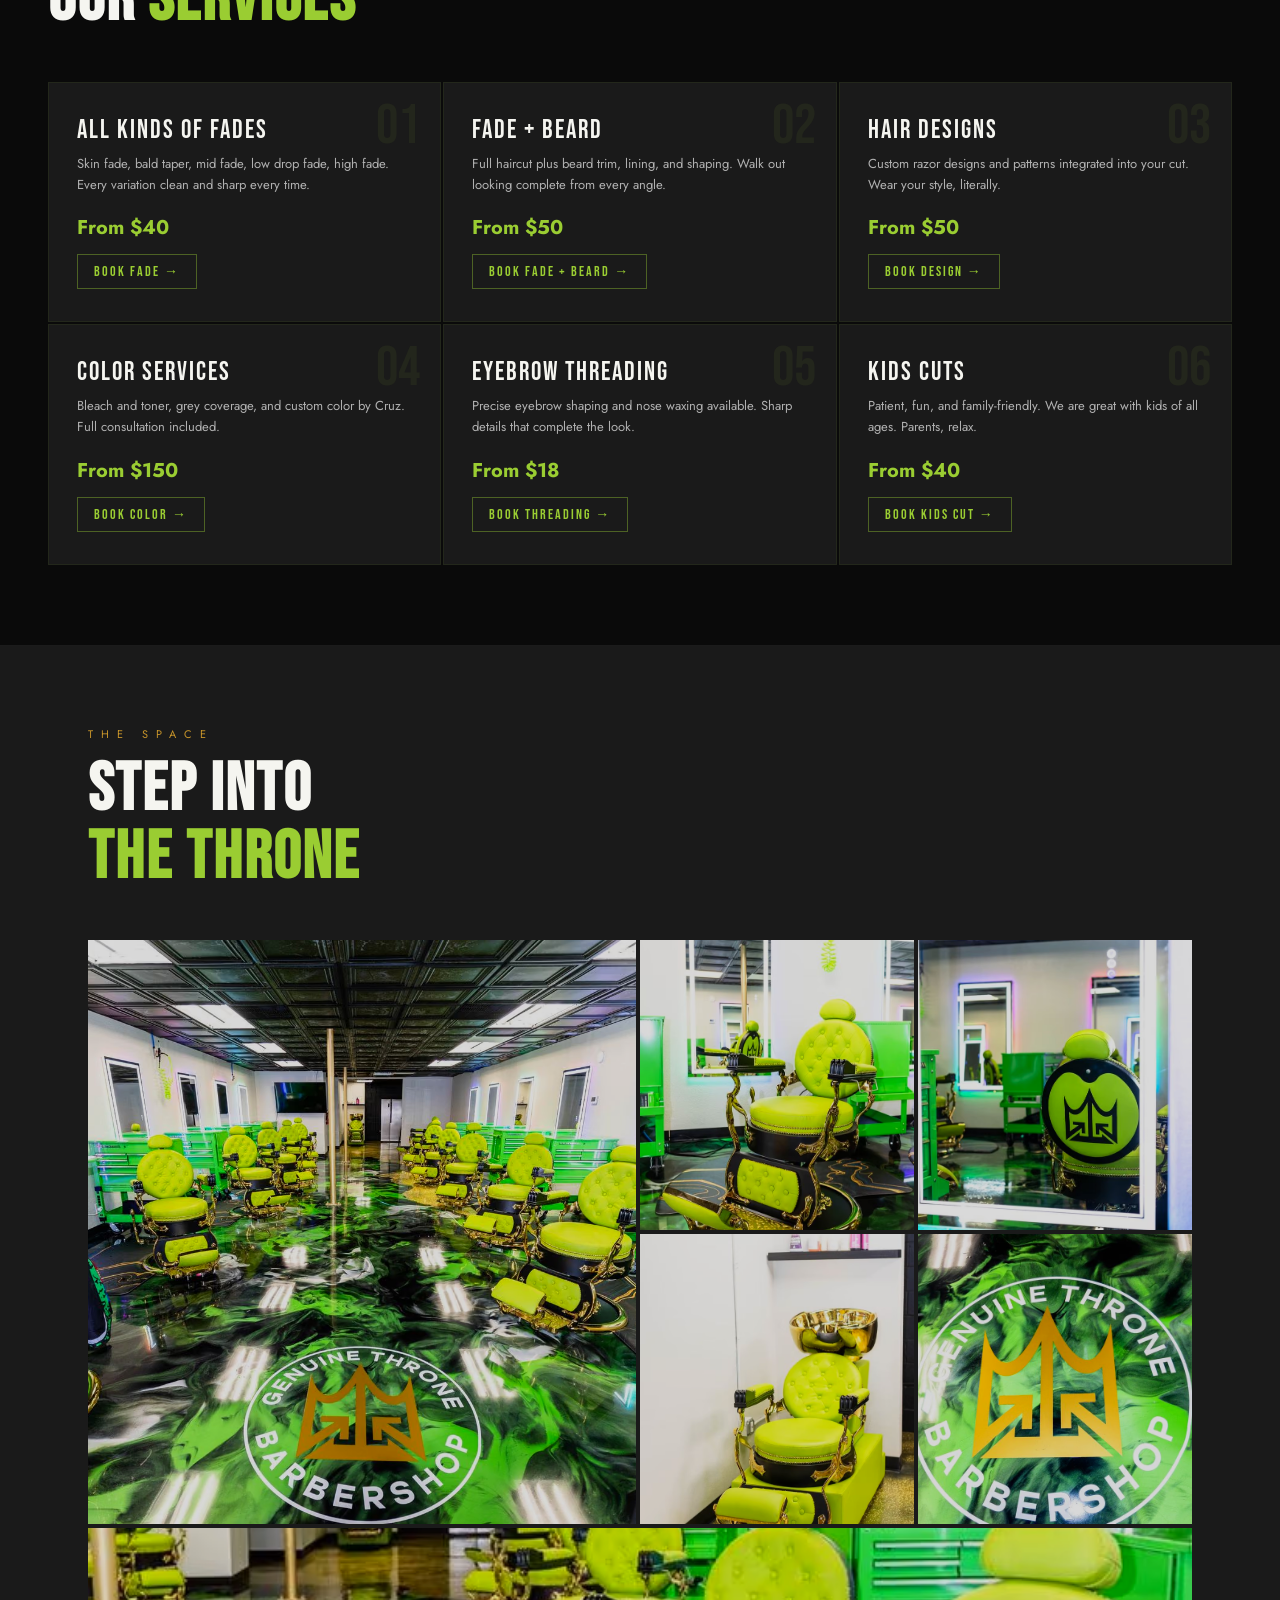
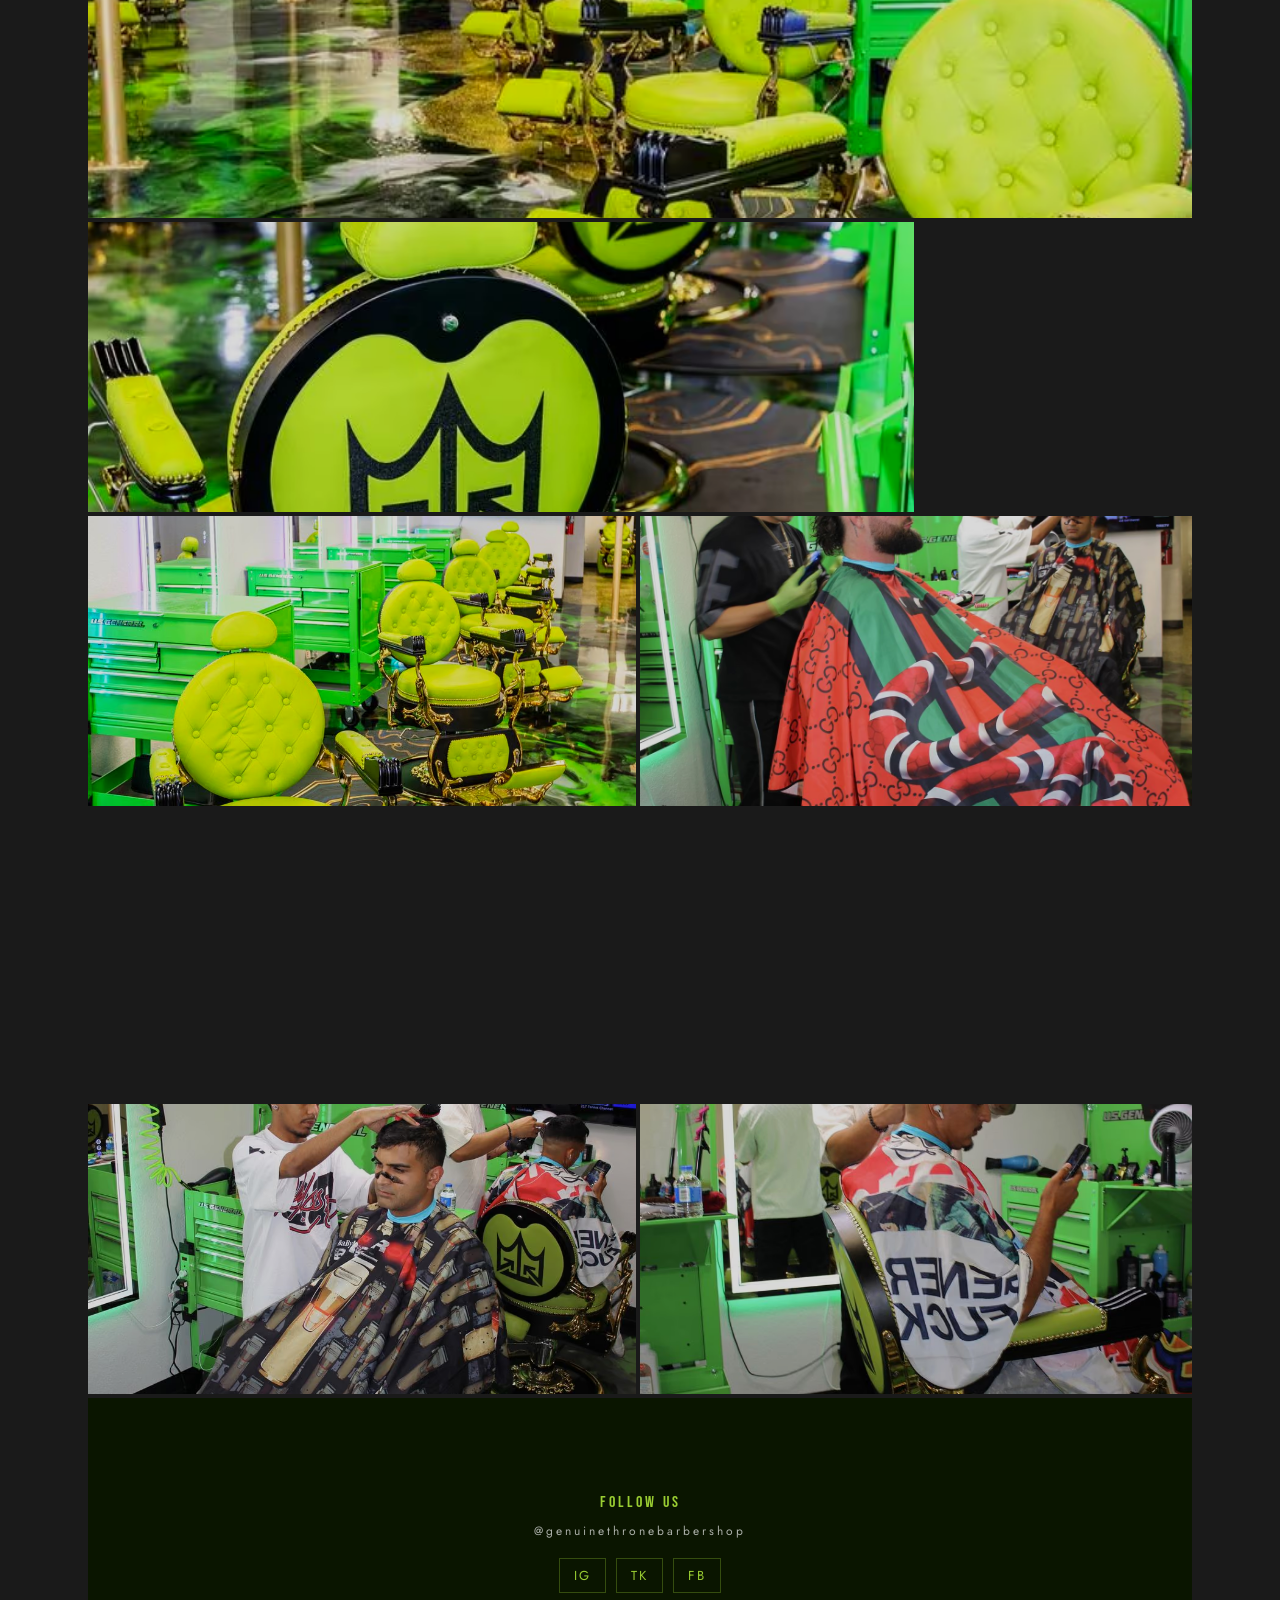
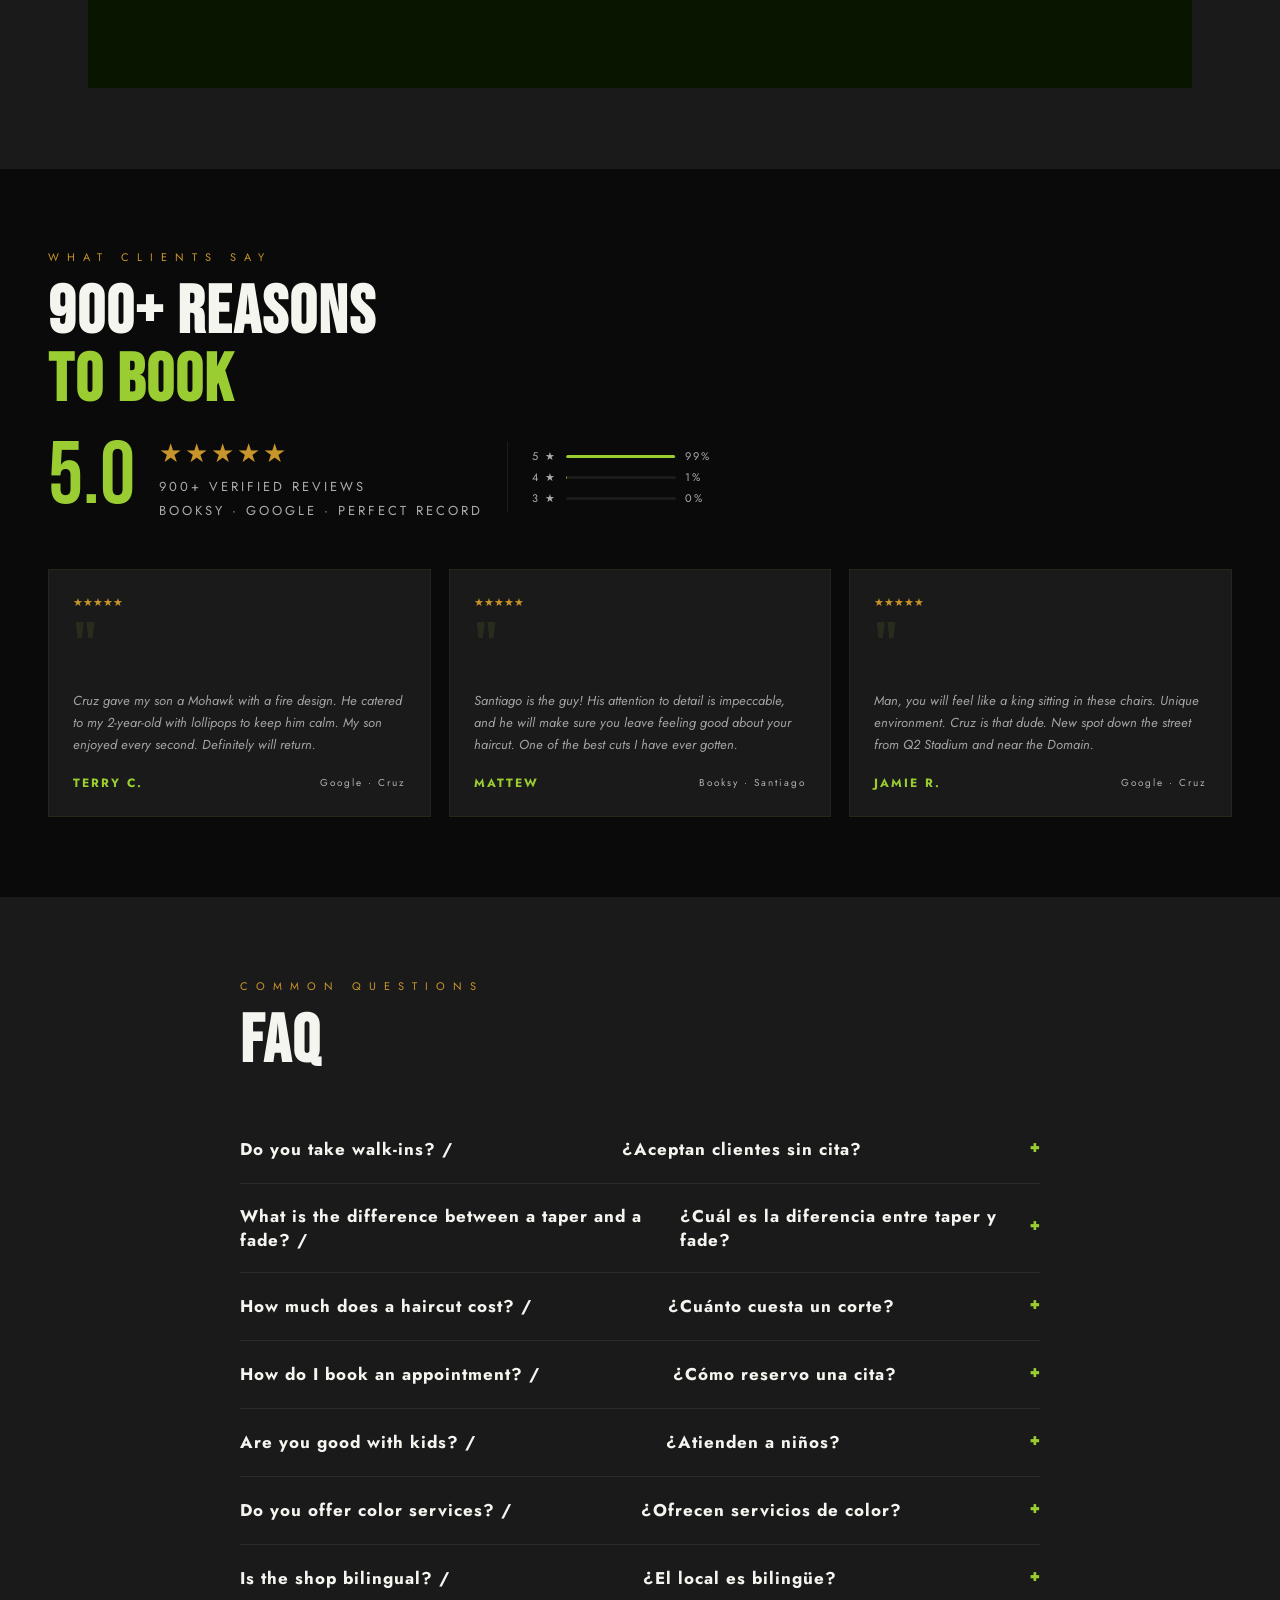
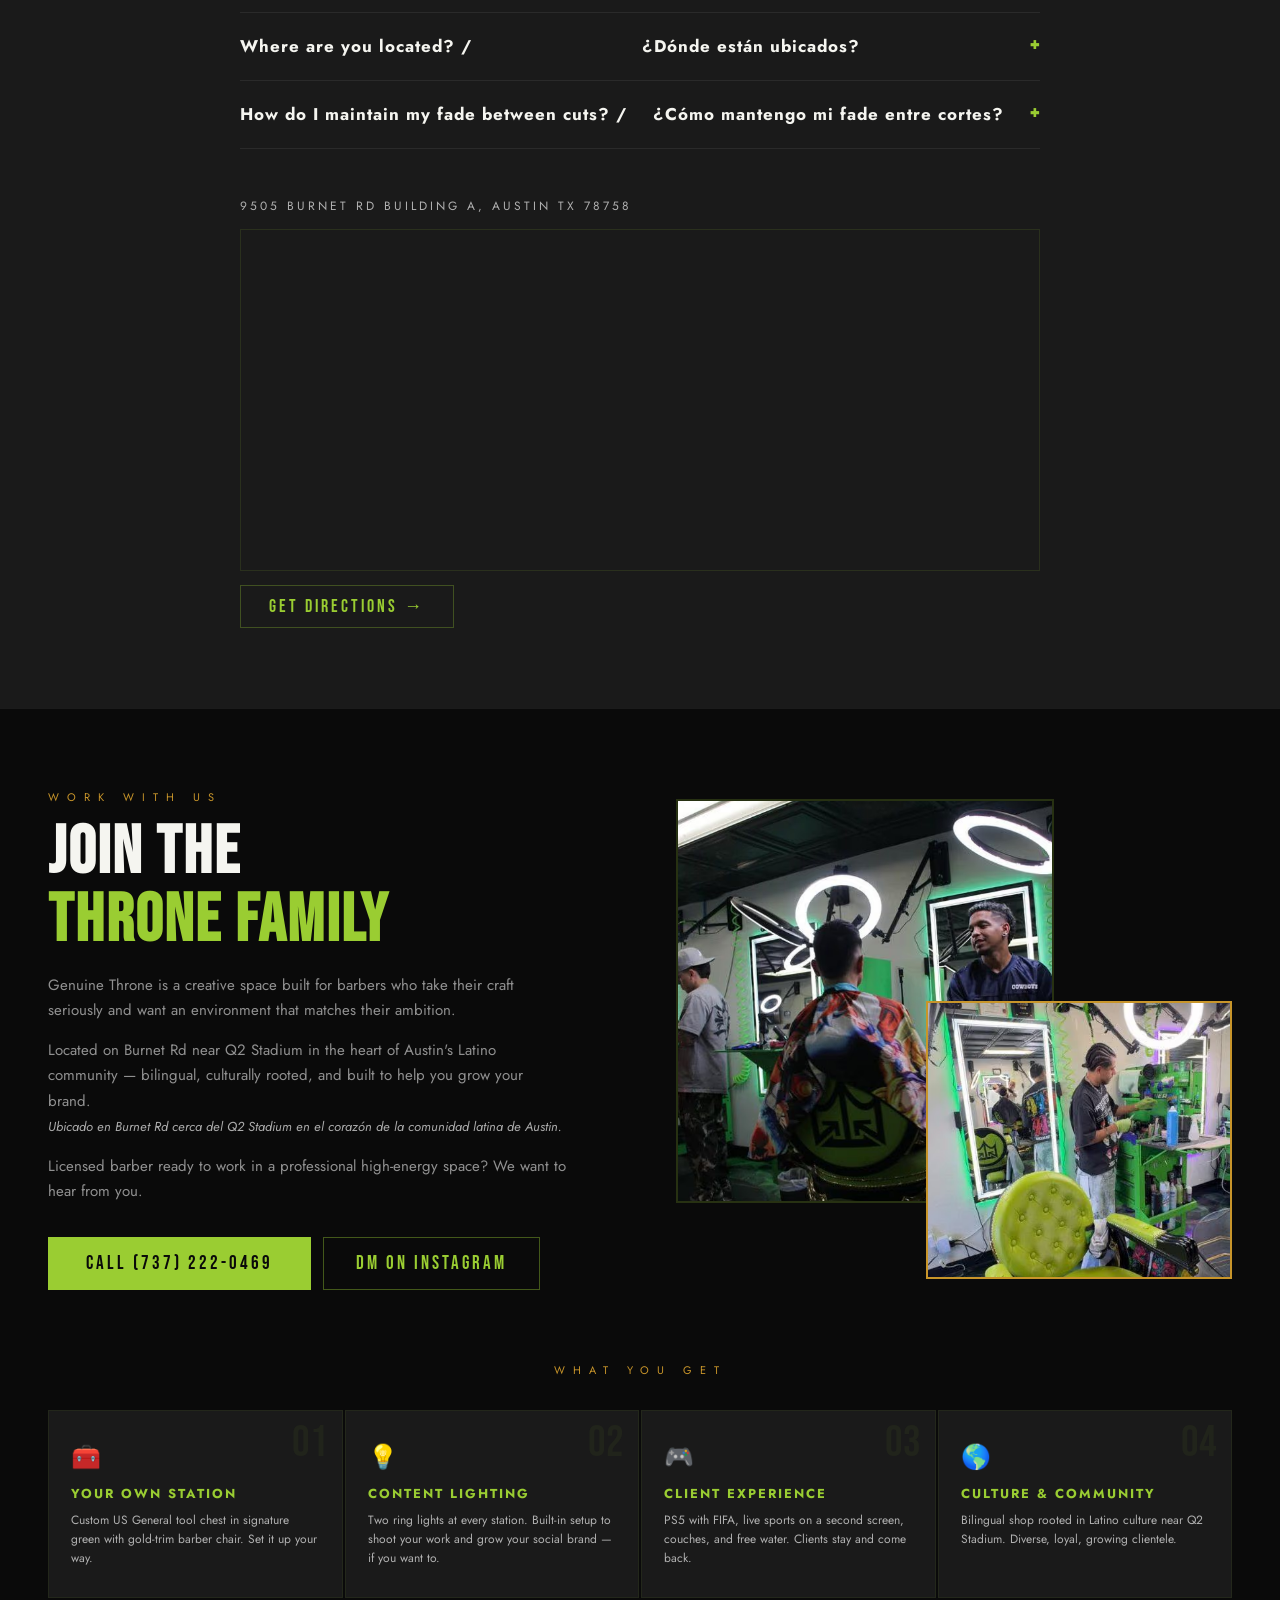
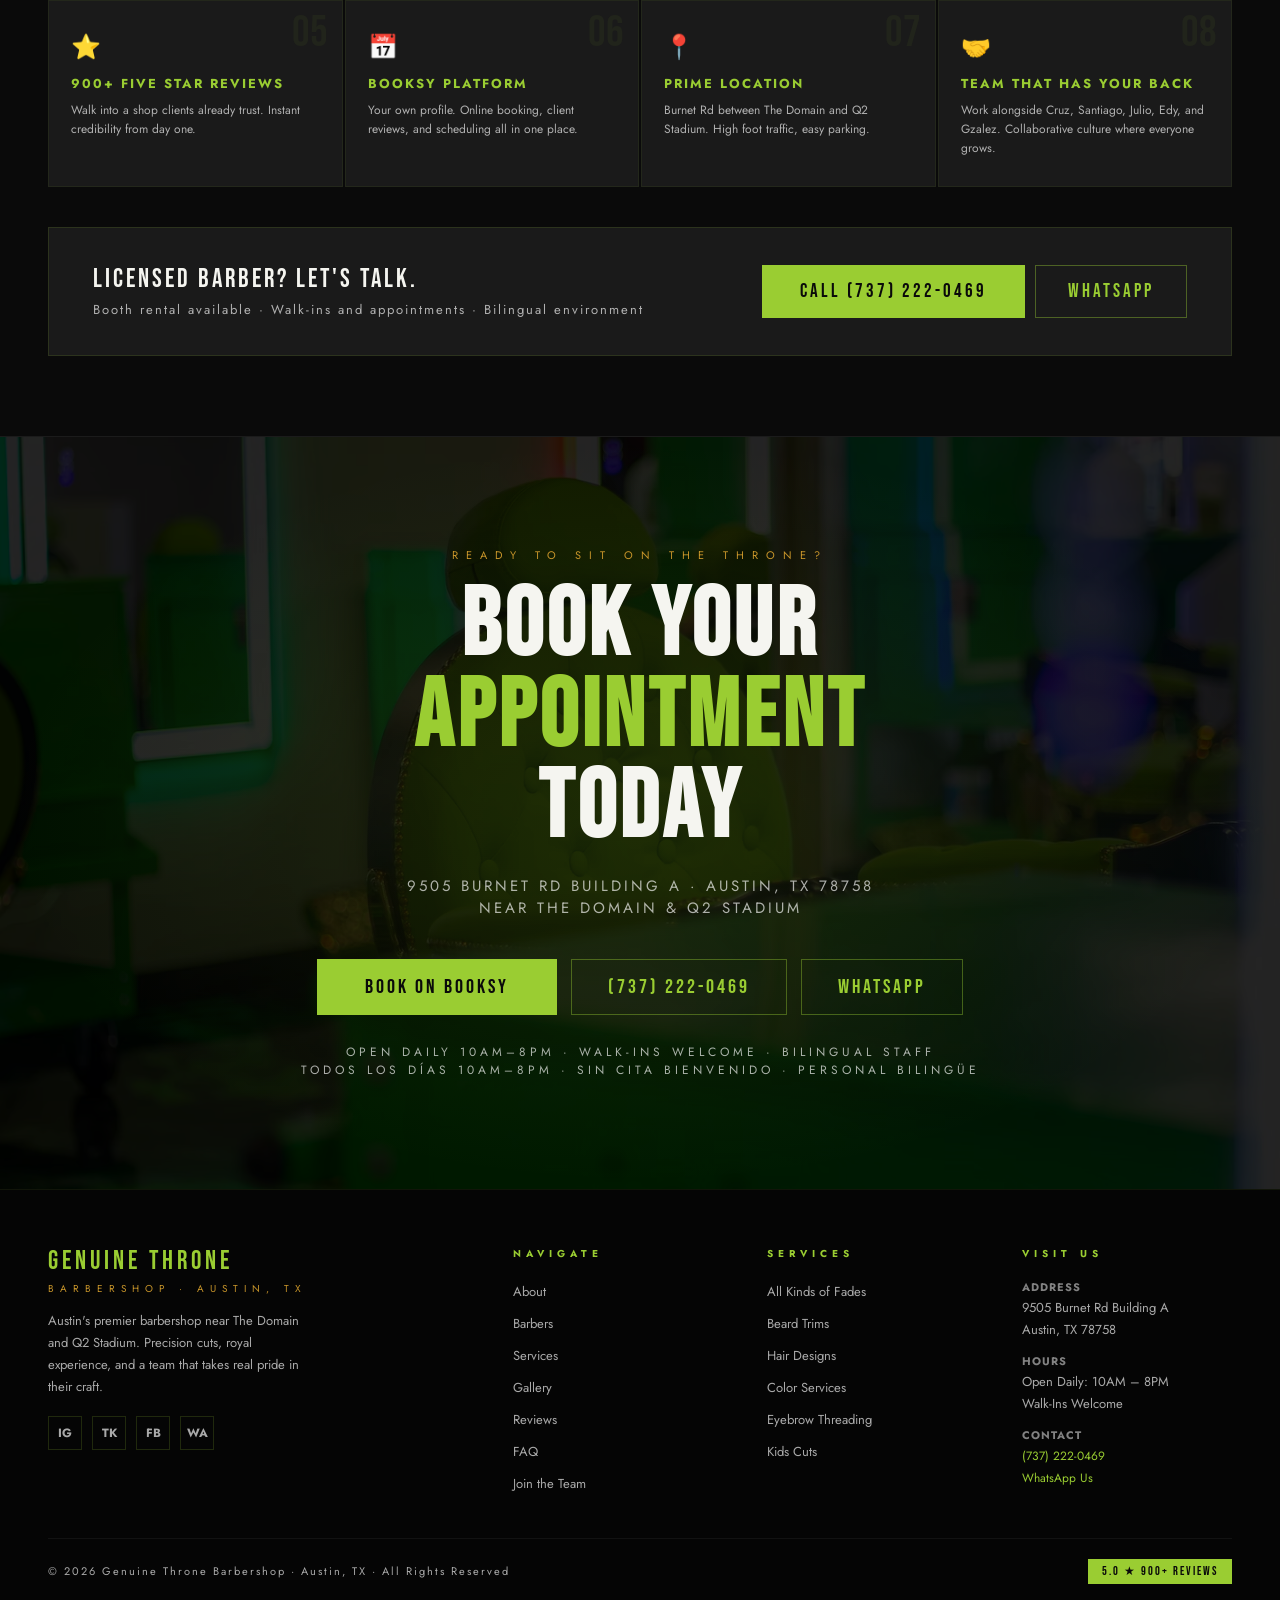
==== commit 8e4ce91b: "Add Phase 6: Mobile Optimization (Sticky Booking Bar + Swipe) - Add sticky mobile booking bar at bot" ====
--- a/index.html
+++ b/index.html
@@ -858,6 +858,17 @@
   </section>
 
   <!-- ════════════════════════════════════
+       MOBILE STICKY BOOKING BAR
+       ════════════════════════════════════ -->
+  <div class="mobile-book-bar">
+    <div class="mobile-book-bar-inner">
+      <a href="tel:7372220469" class="mobile-call-btn">☎ Call</a>
+      <a href="https://wa.me/17372220469" class="mobile-sms-btn">💬 WhatsApp</a>
+      <a href="https://link.booksy.com/GenuineThroneBarbershop" target="_blank" rel="noopener noreferrer" class="mobile-book-btn">BOOK NOW</a>
+    </div>
+  </div>
+
+  <!-- ════════════════════════════════════
        FOOTER
        ════════════════════════════════════ -->
   <footer>
--- a/css/styles.css
+++ b/css/styles.css
@@ -330,7 +330,22 @@
 .testimonial-stars { font-size: 14px; color: var(--gold); margin-bottom: 12px; letter-spacing: 2px; }
 .testimonial-text { font-size: 14px; line-height: 1.7; color: rgba(255,255,255,0.6); margin-bottom: 16px; font-style: italic; }
 .testimonial-author { font-family: 'Jost', 'Barlow Condensed', sans-serif; font-size: 12px; color: var(--green); font-weight: 700; letter-spacing: 1px; text-transform: uppercase; }
+
+/* ============================================================
+   MOBILE STICKY BOOKING BAR
+   ============================================================ */
+.mobile-book-bar { display: none; position: fixed; bottom: 0; left: 0; right: 0; z-index: 240; background: linear-gradient(180deg, rgba(154,205,50,0) 0%, rgba(10,10,10,0.95) 40%); backdrop-filter: blur(8px); padding: 16px; border-top: 2px solid var(--green); }
+.mobile-book-bar-inner { display: flex; gap: 8px; align-items: center; justify-content: space-between; }
+.mobile-call-btn, .mobile-sms-btn, .mobile-book-btn { flex: 1; padding: 12px 16px; font-size: 14px; font-weight: 700; border: none; border-radius: 4px; cursor: pointer; transition: all var(--transition-fast); text-decoration: none; text-align: center; display: block; }
+.mobile-call-btn { background: transparent; border: 1.5px solid var(--green); color: var(--green); }
+.mobile-call-btn:active { background: rgba(154,205,50,0.15); }
+.mobile-sms-btn { background: transparent; border: 1.5px solid var(--gold); color: var(--gold); }
+.mobile-sms-btn:active { background: rgba(200,149,42,0.15); }
+.mobile-book-btn { background: var(--green); color: var(--black); font-size: 15px; }
+.mobile-book-btn:active { background: var(--green-bright); }
+
 @media (max-width: 900px) {
+  .mobile-book-bar { display: block; }
   .testimonials-carousel { grid-template-columns: 1fr; }
   .testimonial-slide { opacity: 1 !important; }
   .testimonials-section { padding: 48px 28px; }
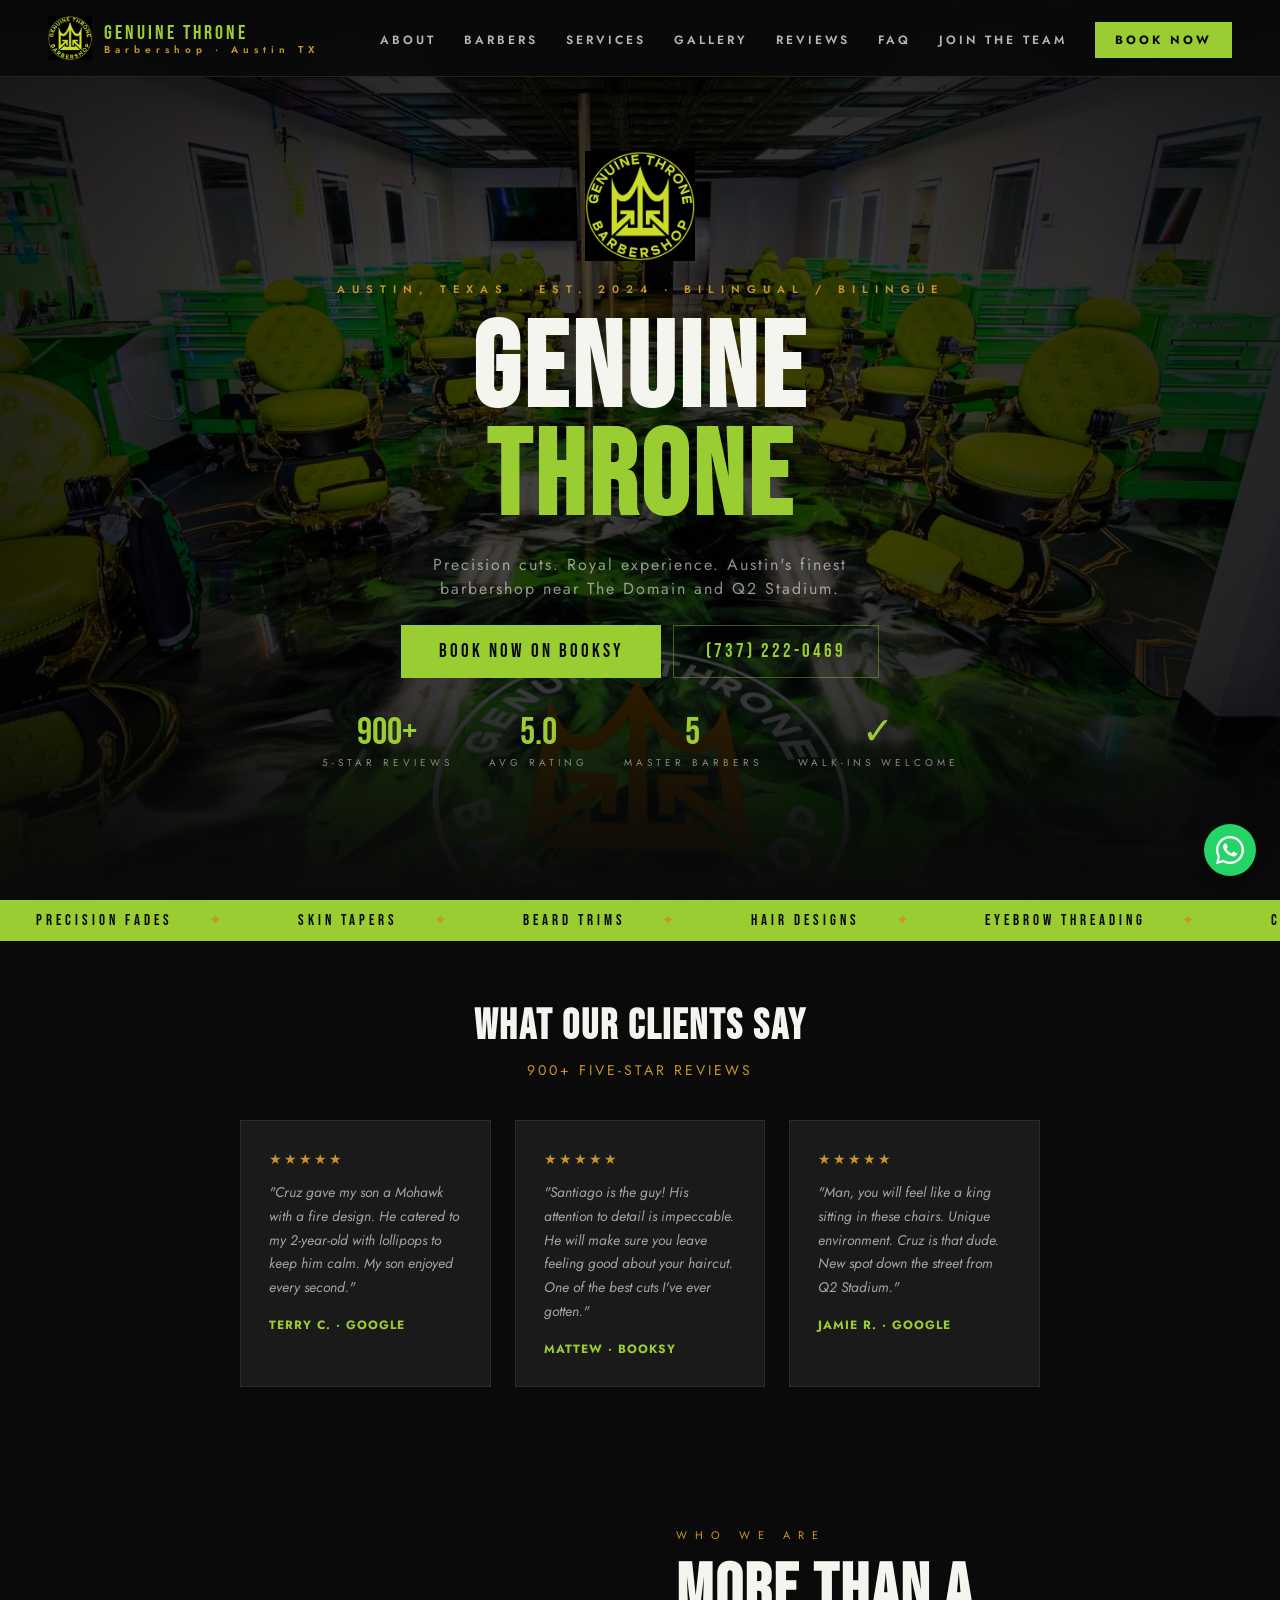
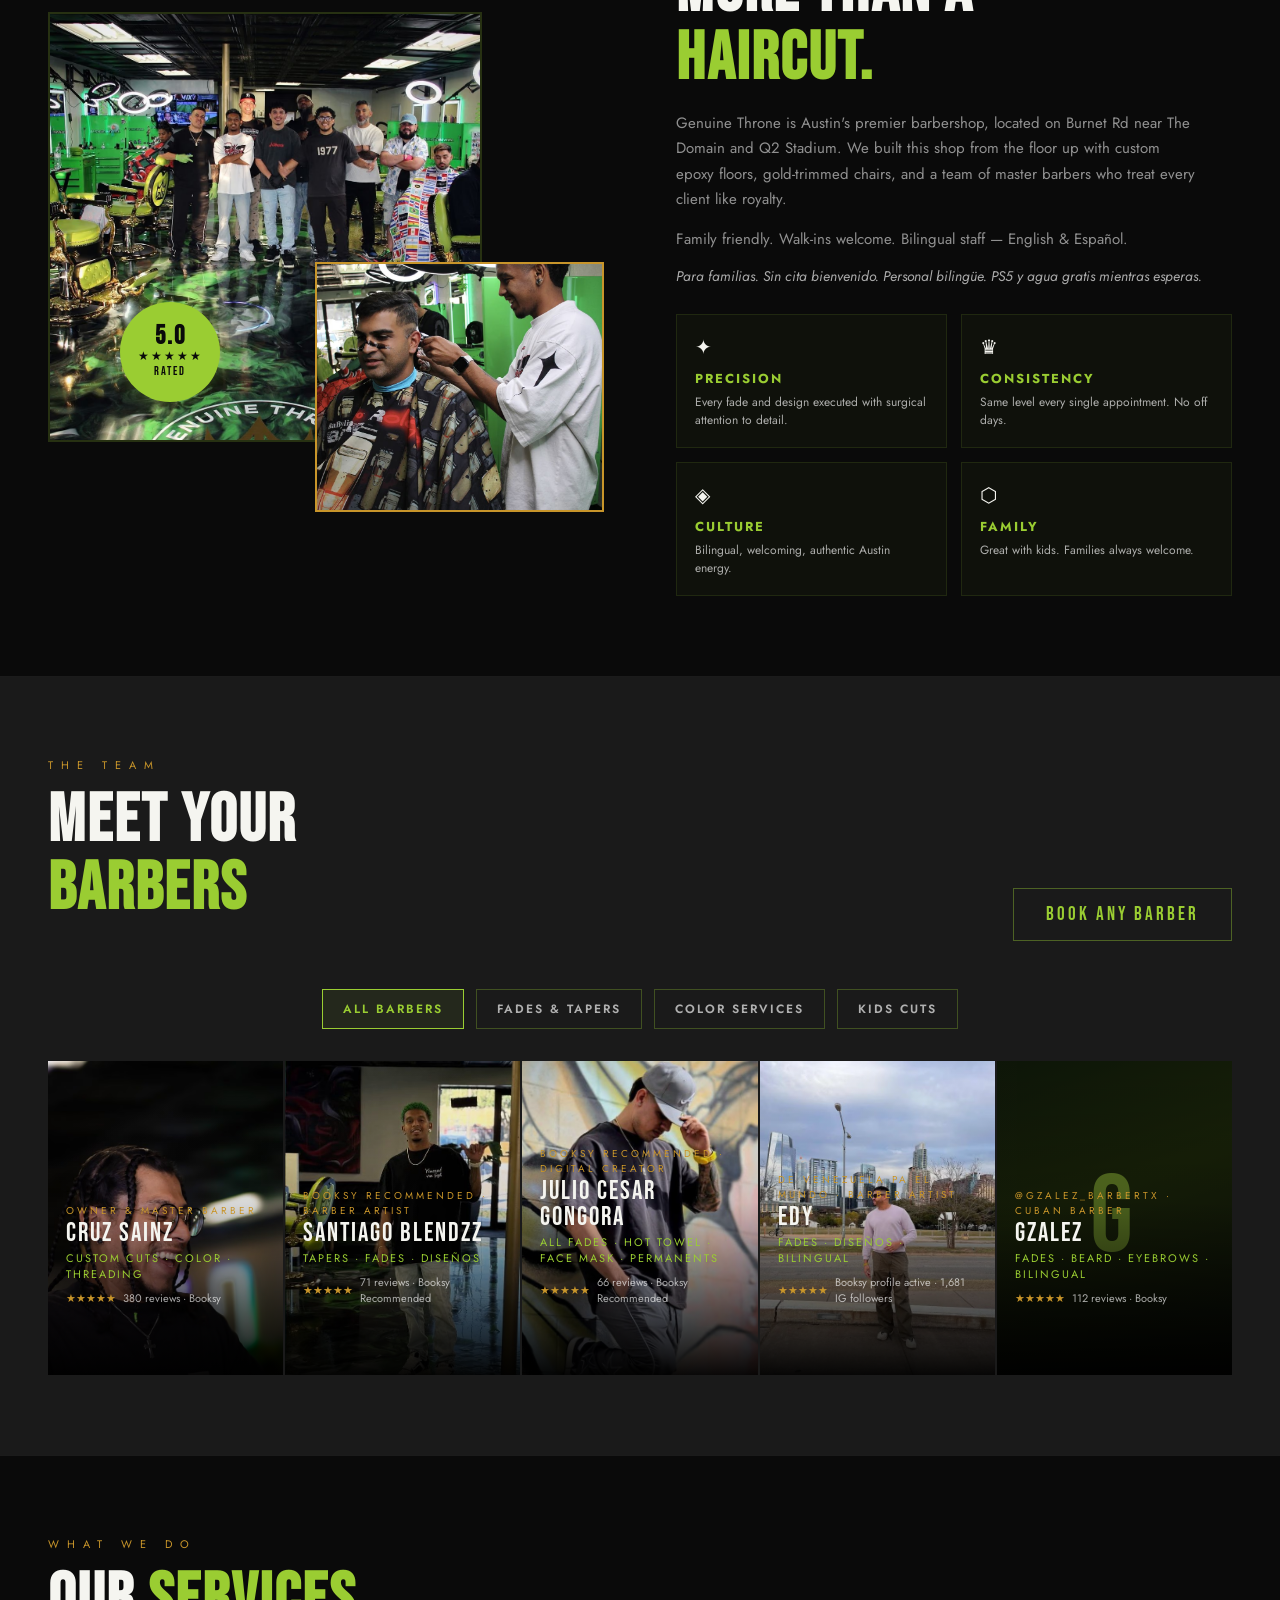
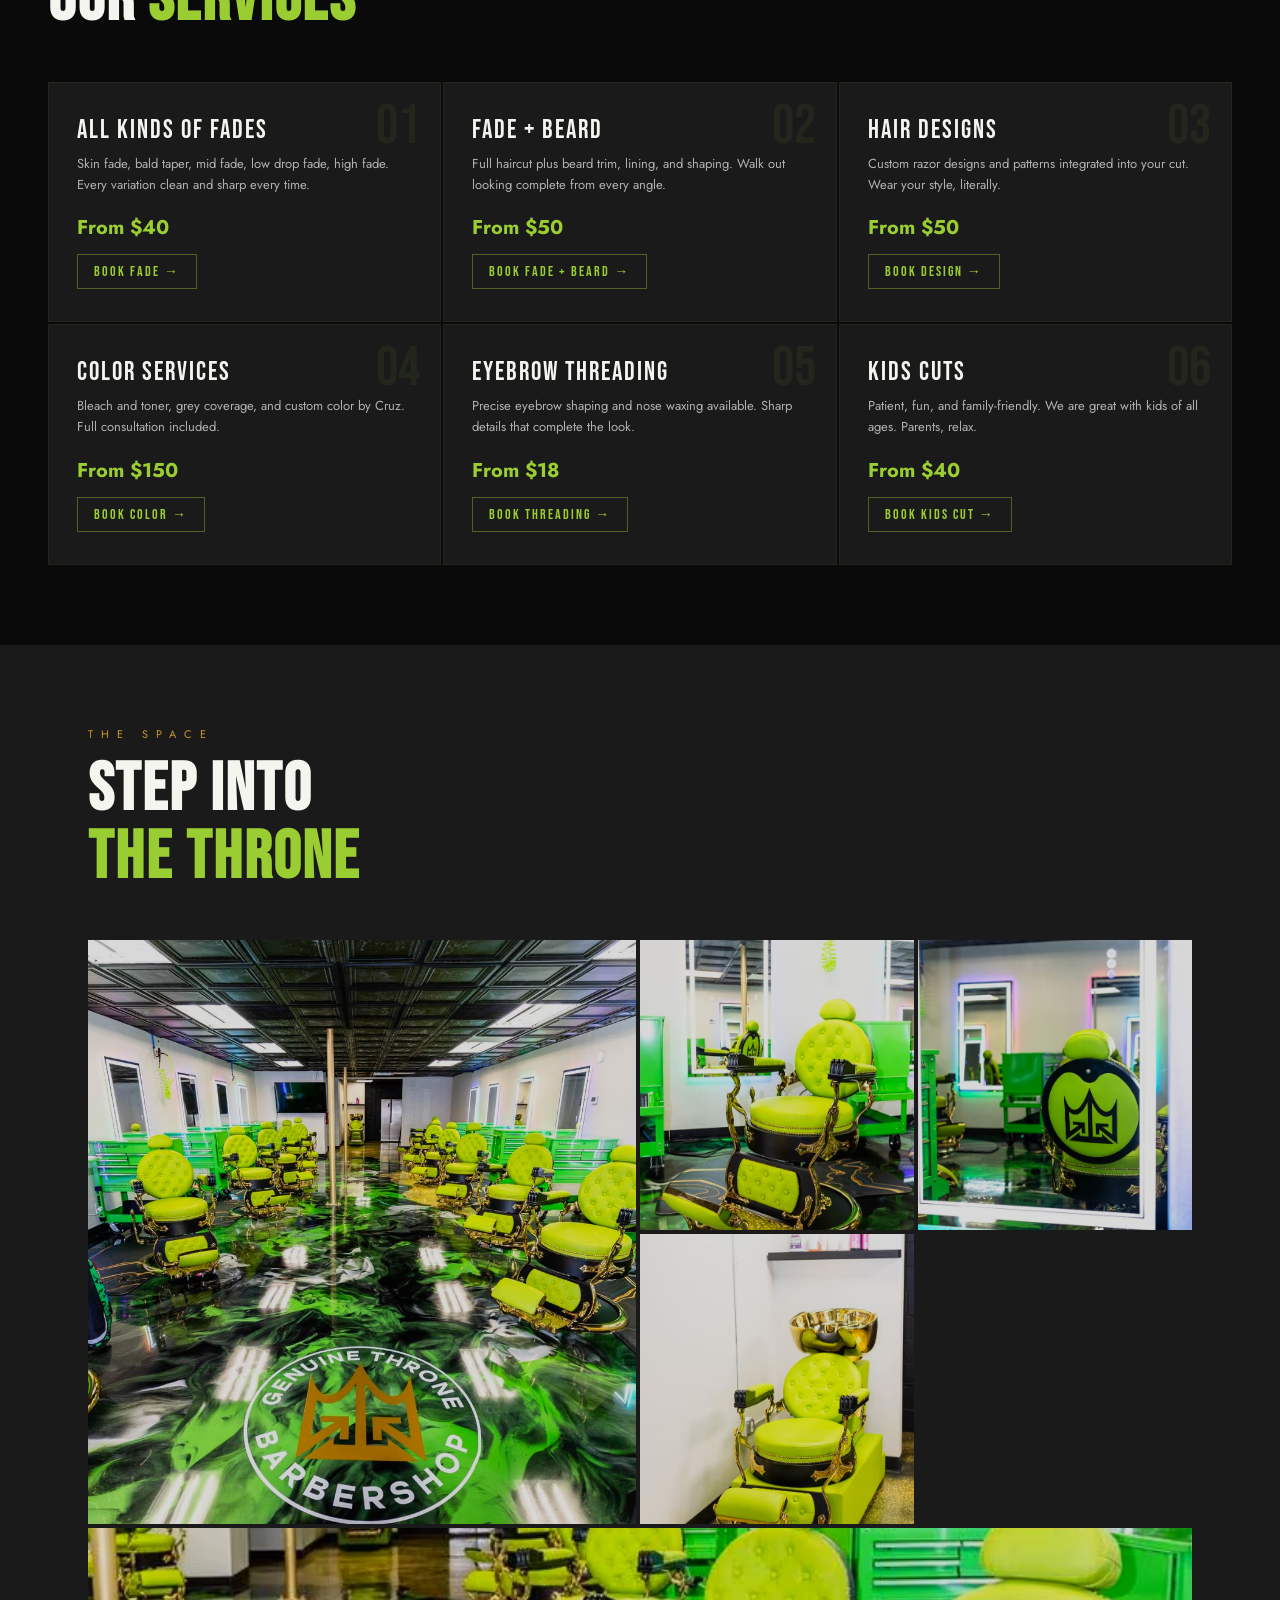
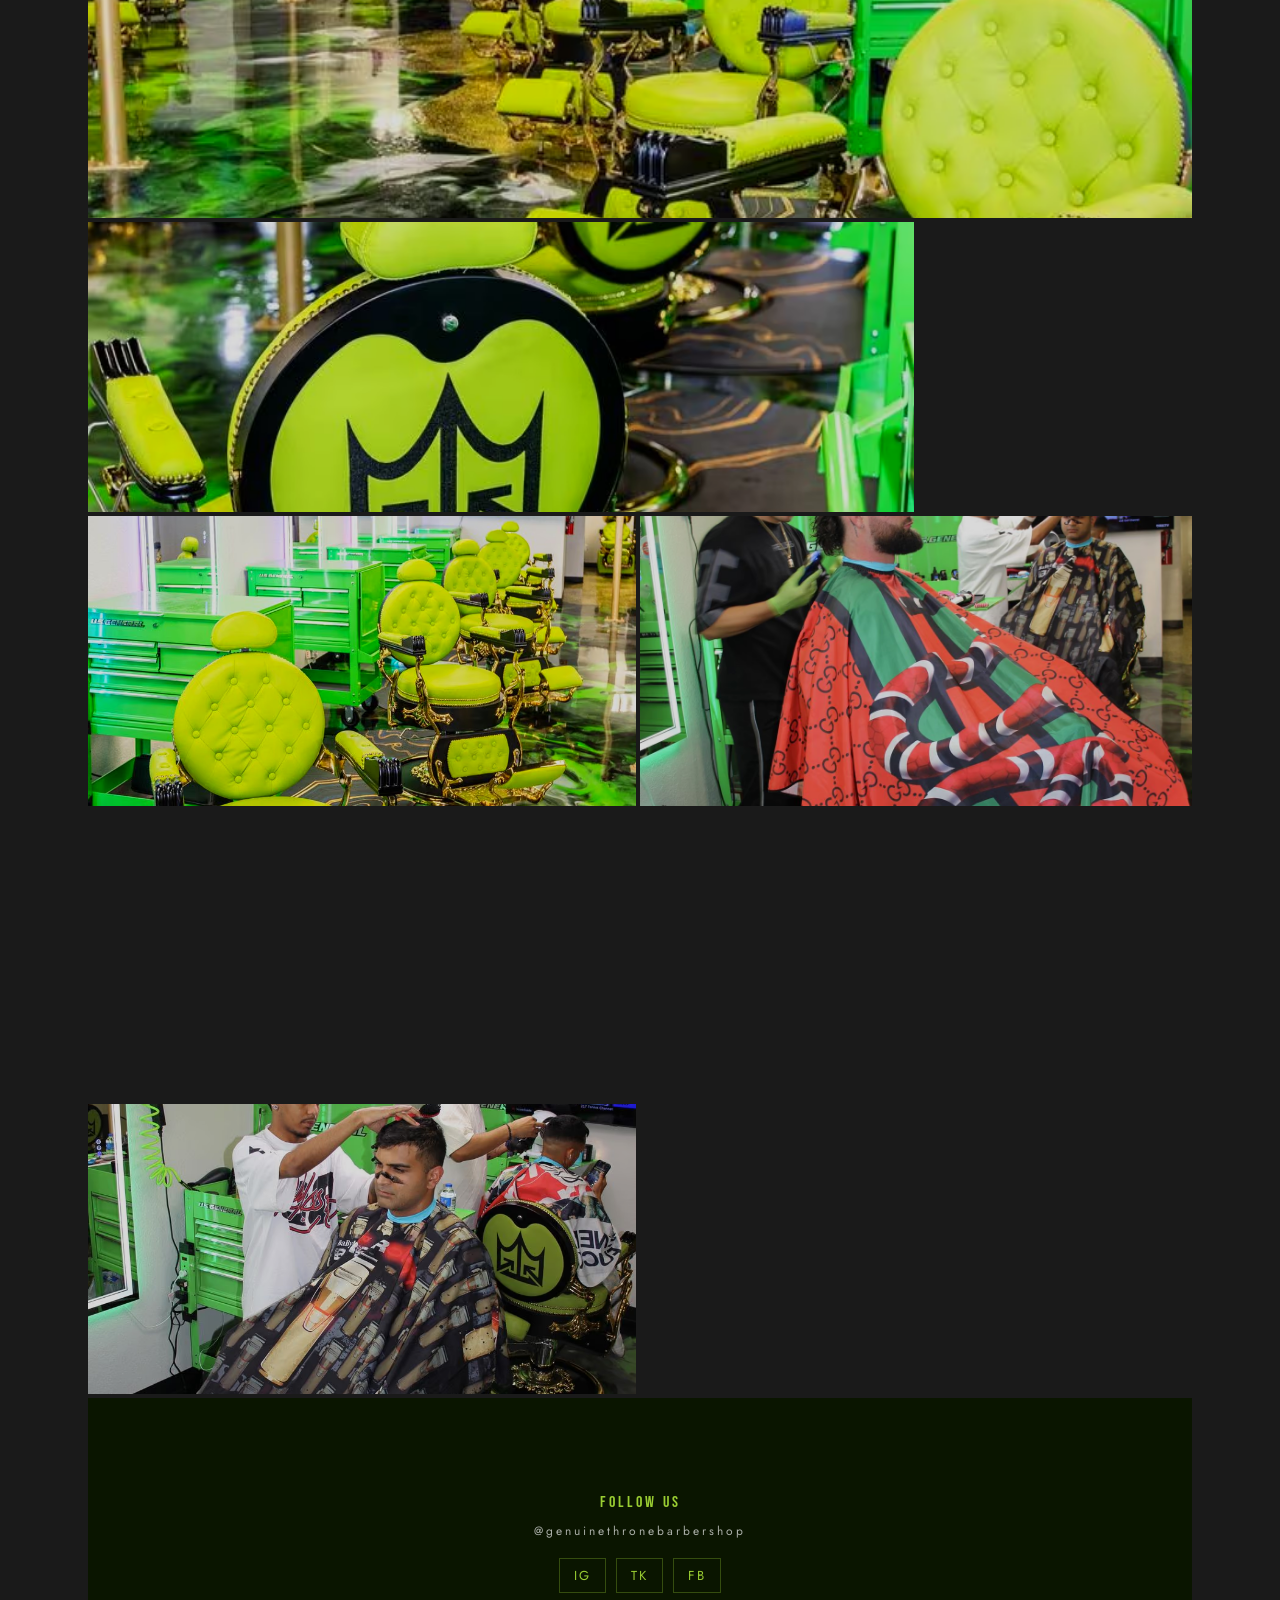
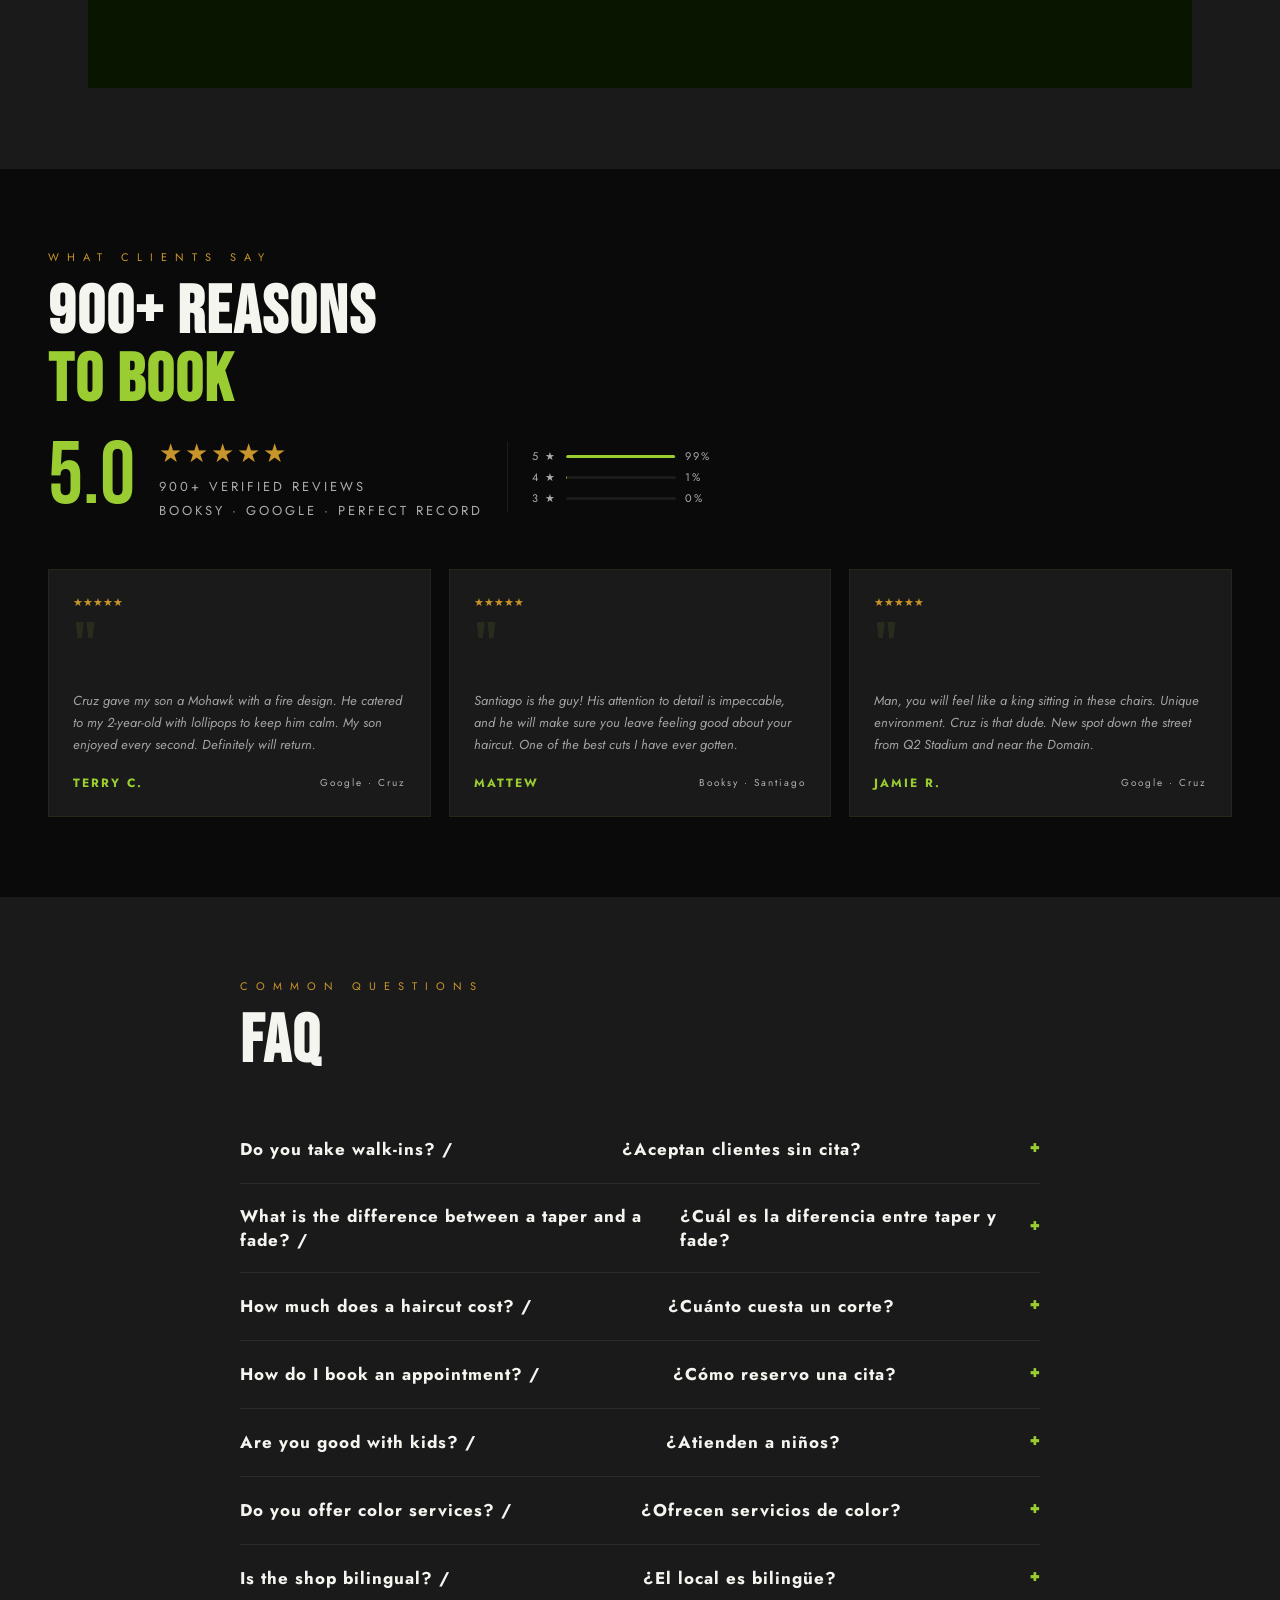
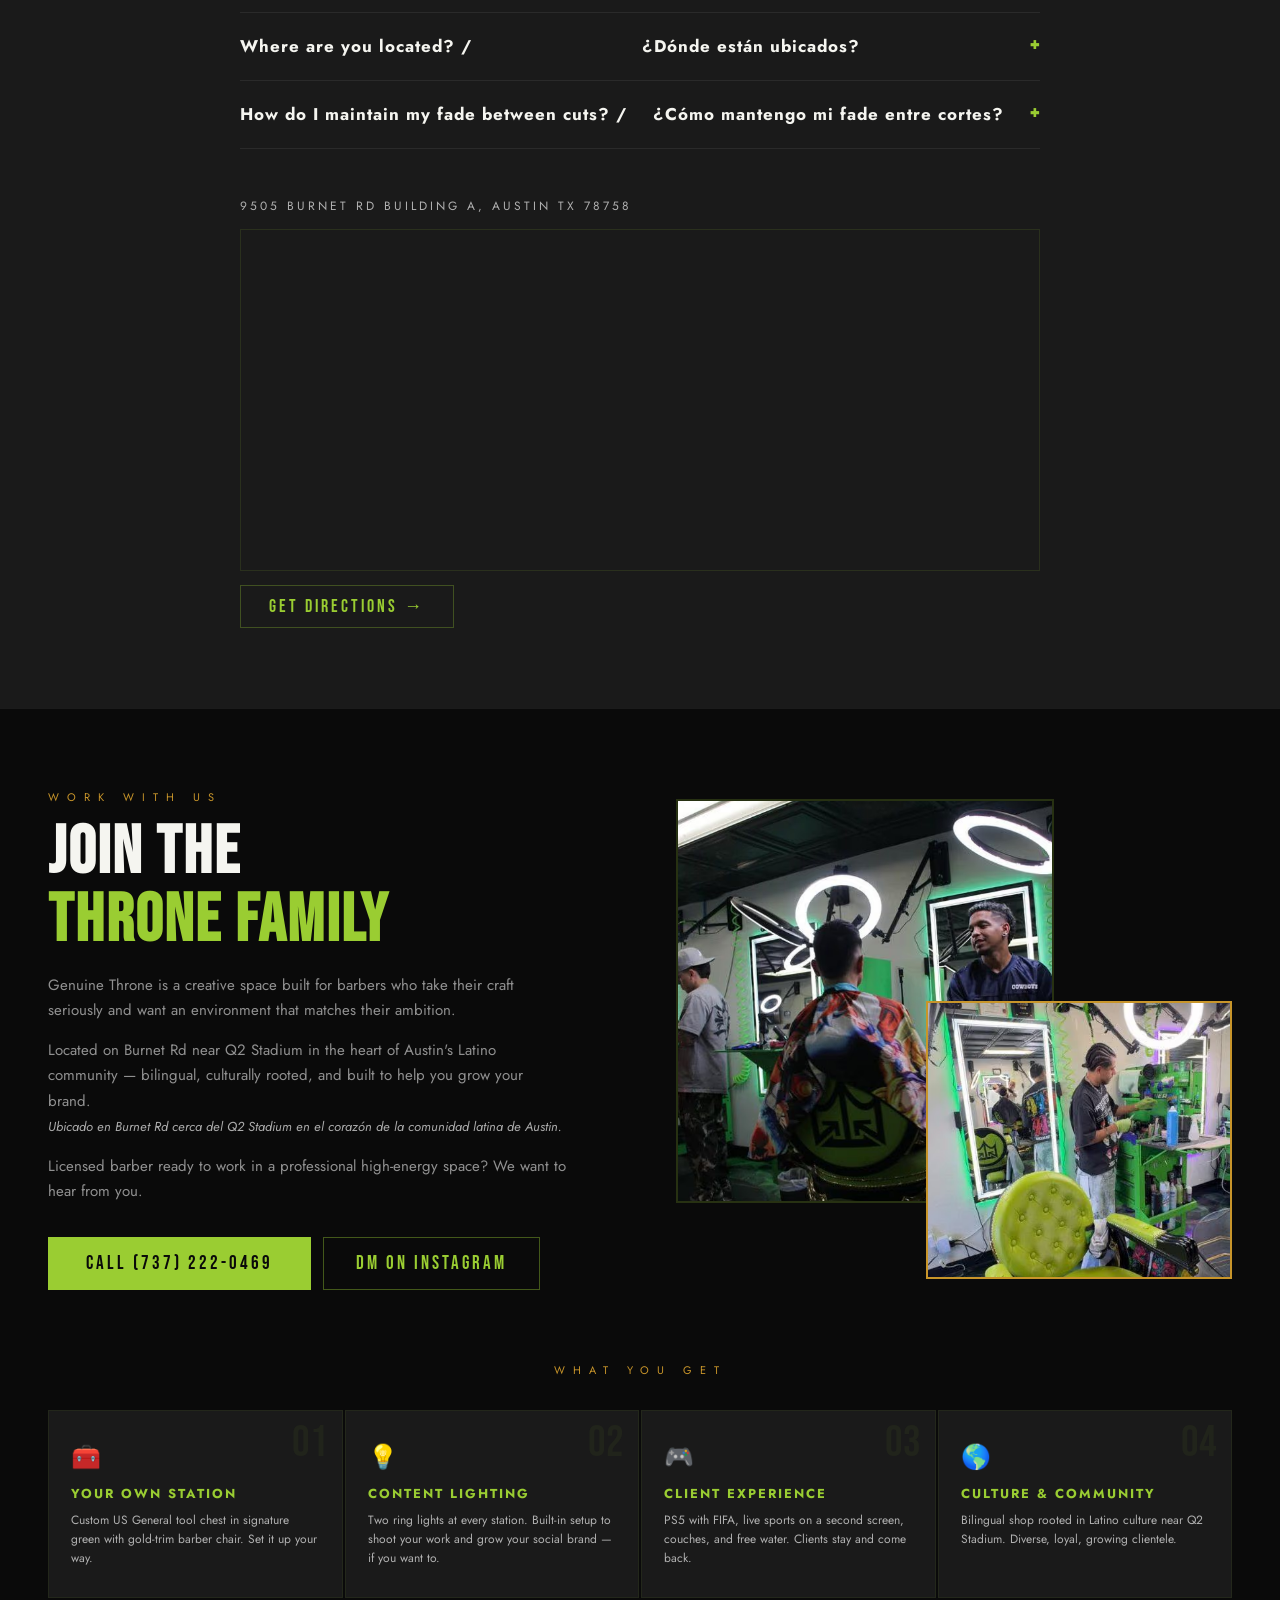
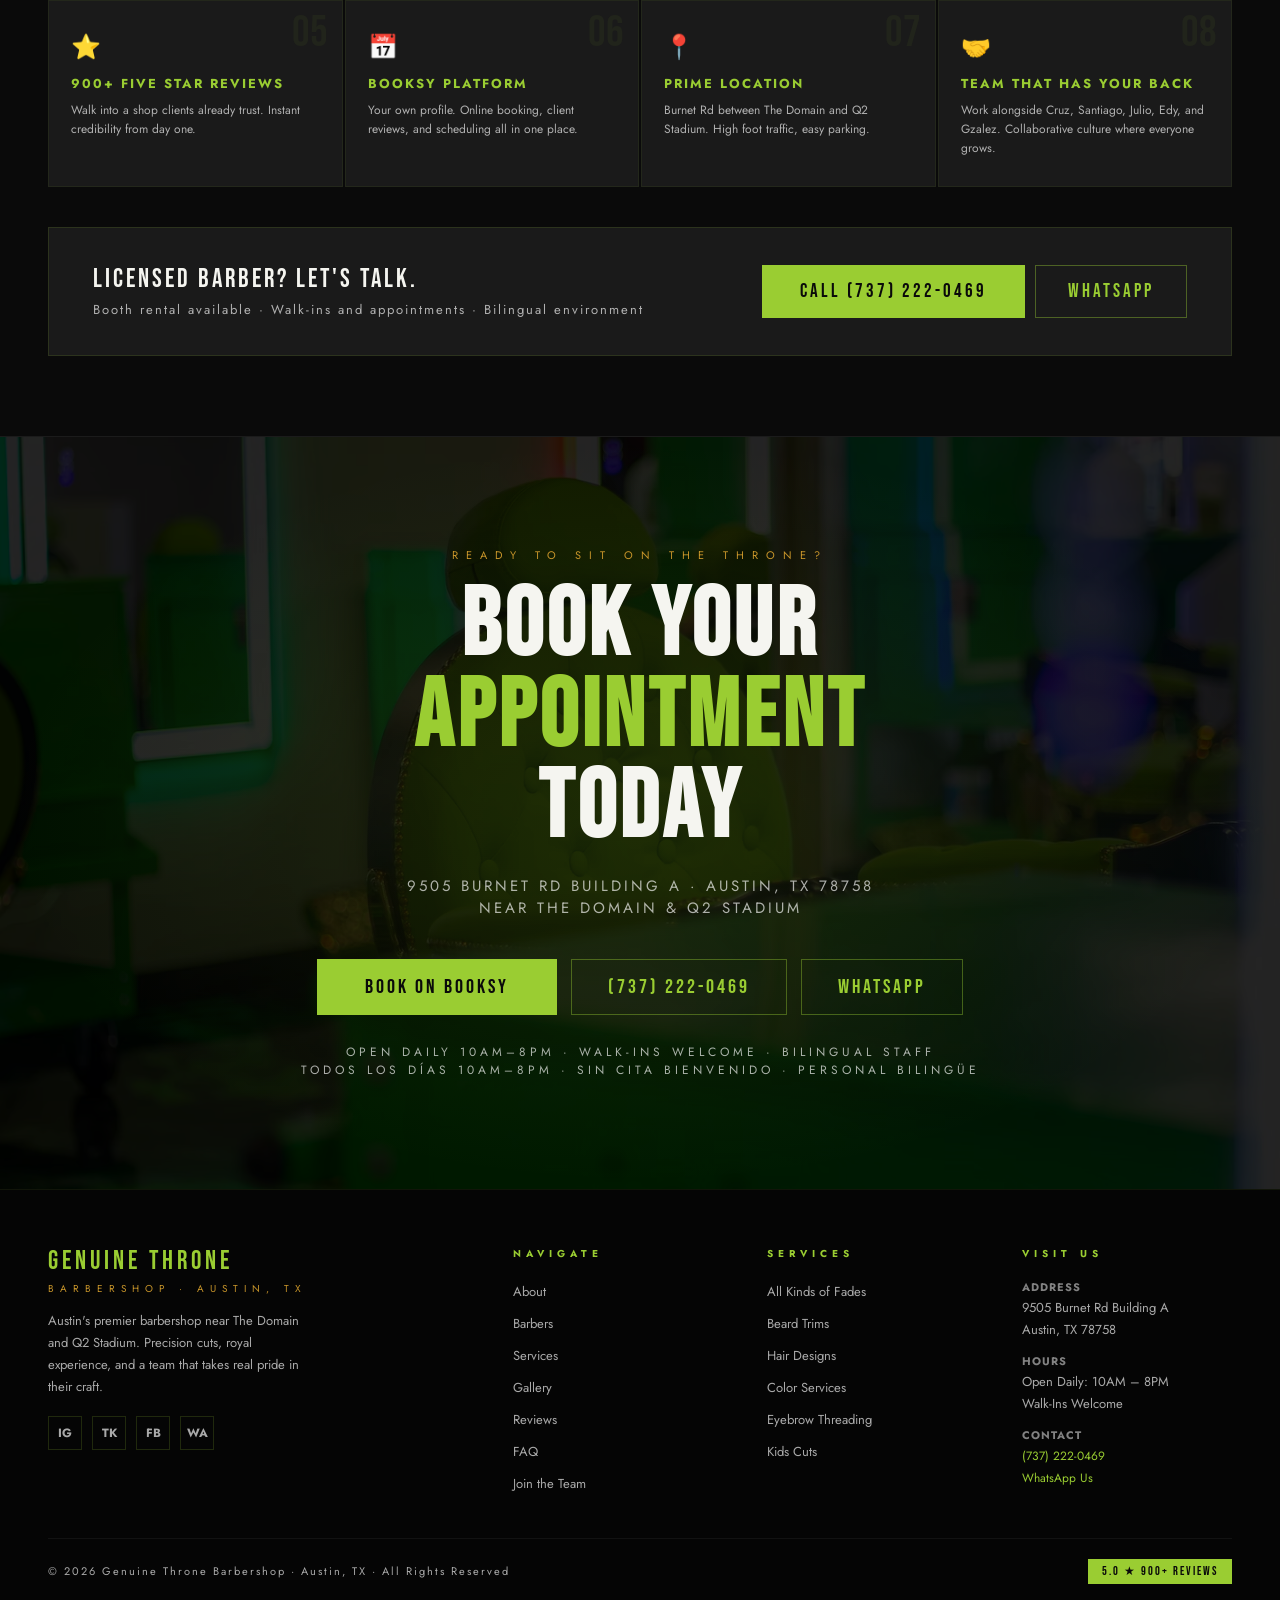
==== commit d89b1188: "Fix four defects in the Phase 1-6 booking/carousel work Found while reviewing the undeployed Phase c" ====
--- a/index.html
+++ b/index.html
@@ -864,7 +864,7 @@
     <div class="mobile-book-bar-inner">
       <a href="tel:7372220469" class="mobile-call-btn">☎ Call</a>
       <a href="https://wa.me/17372220469" class="mobile-sms-btn">💬 WhatsApp</a>
-      <a href="https://link.booksy.com/GenuineThroneBarbershop" target="_blank" rel="noopener noreferrer" class="mobile-book-btn">BOOK NOW</a>
+      <a href="https://link.booksy.com/GenuineThroneBarbershop" target="_blank" rel="noopener noreferrer" class="bookbar-book-btn">BOOK NOW</a>
     </div>
   </div>
 
--- a/css/styles.css
+++ b/css/styles.css
@@ -336,18 +336,31 @@
    ============================================================ */
 .mobile-book-bar { display: none; position: fixed; bottom: 0; left: 0; right: 0; z-index: 240; background: linear-gradient(180deg, rgba(154,205,50,0) 0%, rgba(10,10,10,0.95) 40%); backdrop-filter: blur(8px); padding: 16px; border-top: 2px solid var(--green); }
 .mobile-book-bar-inner { display: flex; gap: 8px; align-items: center; justify-content: space-between; }
-.mobile-call-btn, .mobile-sms-btn, .mobile-book-btn { flex: 1; padding: 12px 16px; font-size: 14px; font-weight: 700; border: none; border-radius: 4px; cursor: pointer; transition: all var(--transition-fast); text-decoration: none; text-align: center; display: block; }
+/* NOTE: the booking bar's primary button is .bookbar-book-btn, NOT
+   .mobile-book-btn — that class belongs to the mobile nav menu, and sharing it
+   leaked `flex: 1` into the menu's flex-column, stretching its Book Now link. */
+.mobile-call-btn, .mobile-sms-btn, .bookbar-book-btn { flex: 1; padding: 12px 10px; font-size: 13px; font-weight: 700; border: none; border-radius: 4px; cursor: pointer; transition: all var(--transition-fast); text-decoration: none; text-align: center; display: block; white-space: nowrap; }
 .mobile-call-btn { background: transparent; border: 1.5px solid var(--green); color: var(--green); }
 .mobile-call-btn:active { background: rgba(154,205,50,0.15); }
 .mobile-sms-btn { background: transparent; border: 1.5px solid var(--gold); color: var(--gold); }
 .mobile-sms-btn:active { background: rgba(200,149,42,0.15); }
-.mobile-book-btn { background: var(--green); color: var(--black); font-size: 15px; }
-.mobile-book-btn:active { background: var(--green-bright); }
+.bookbar-book-btn { background: var(--green); color: var(--black); font-size: 14px; }
+.bookbar-book-btn:active { background: var(--green-bright); }
 
 @media (max-width: 900px) {
   .mobile-book-bar { display: block; }
+  /* Reserve room for the fixed bar so it never covers the end of the footer. */
+  body { padding-bottom: 84px; }
+  /* NOTE: .wa-float is hidden for this breakpoint further down, immediately
+     after its base rule — placing it here would lose on source order. */
+  /* One column, and every slide shares that single grid cell so the carousel JS
+     can cross-fade between them. A previous `opacity: 1 !important` here beat
+     the JS's inline styles and silently made the carousel inert.
+     Only the first slide shows by default so the stack never renders on top of
+     itself if JS is blocked or errors; the JS then drives it via inline styles. */
   .testimonials-carousel { grid-template-columns: 1fr; }
-  .testimonial-slide { opacity: 1 !important; }
+  .testimonial-slide { grid-area: 1 / 1; opacity: 0; }
+  .testimonial-slide:first-child { opacity: 1; }
   .testimonials-section { padding: 48px 28px; }
 }
 
@@ -756,6 +769,14 @@
 /* Don't paint the float over the mobile menu overlay. */
 body.menu-open .wa-float { display: none; }
 .wa-float svg { width: 28px; height: 28px; fill: white; }
+
+/* Below 900px the sticky booking bar carries its own WhatsApp button, and the
+   float (z-index 300) would sit on top of the bar (240) covering BOOK NOW and
+   swallowing taps meant for it. Must come after the base .wa-float rule above:
+   a media query adds no specificity, so source order decides the winner. */
+@media (max-width: 900px) {
+  .wa-float { display: none; }
+}
 
 /* ============================================================
    FOOTER
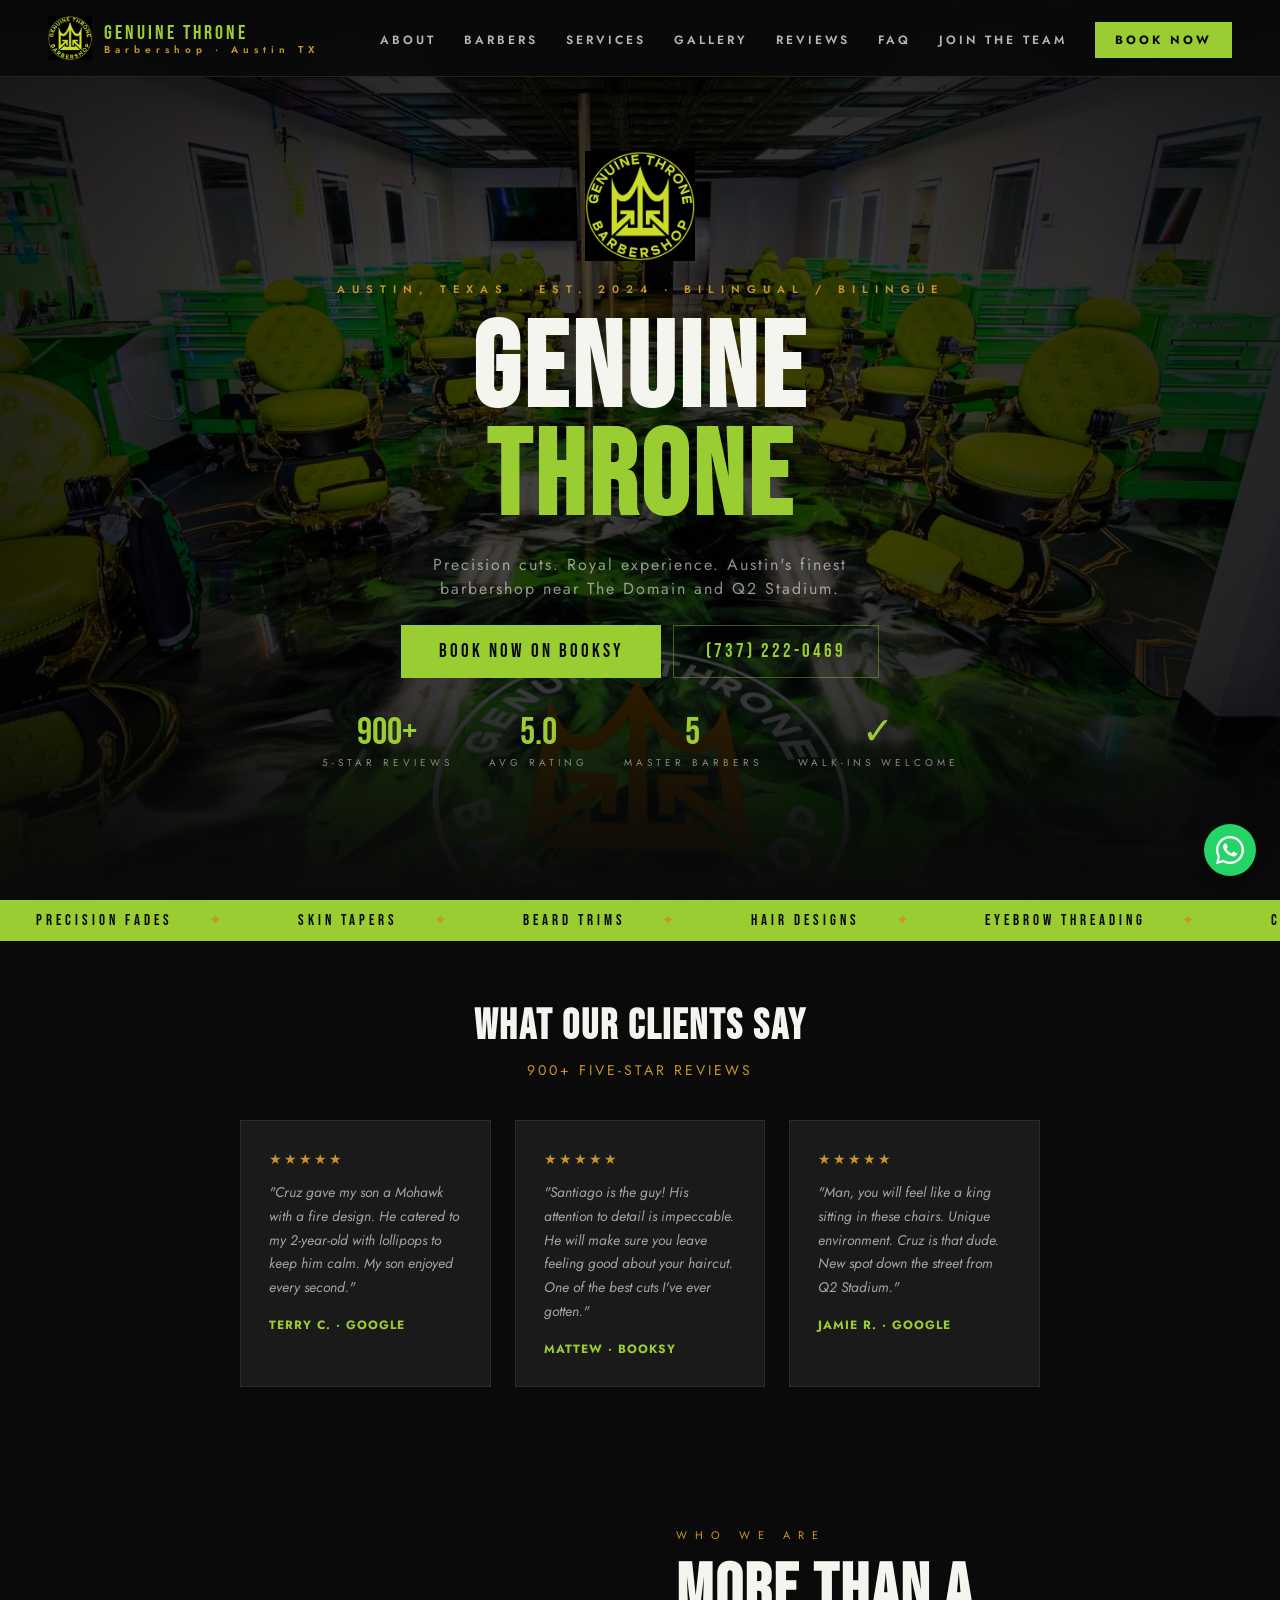
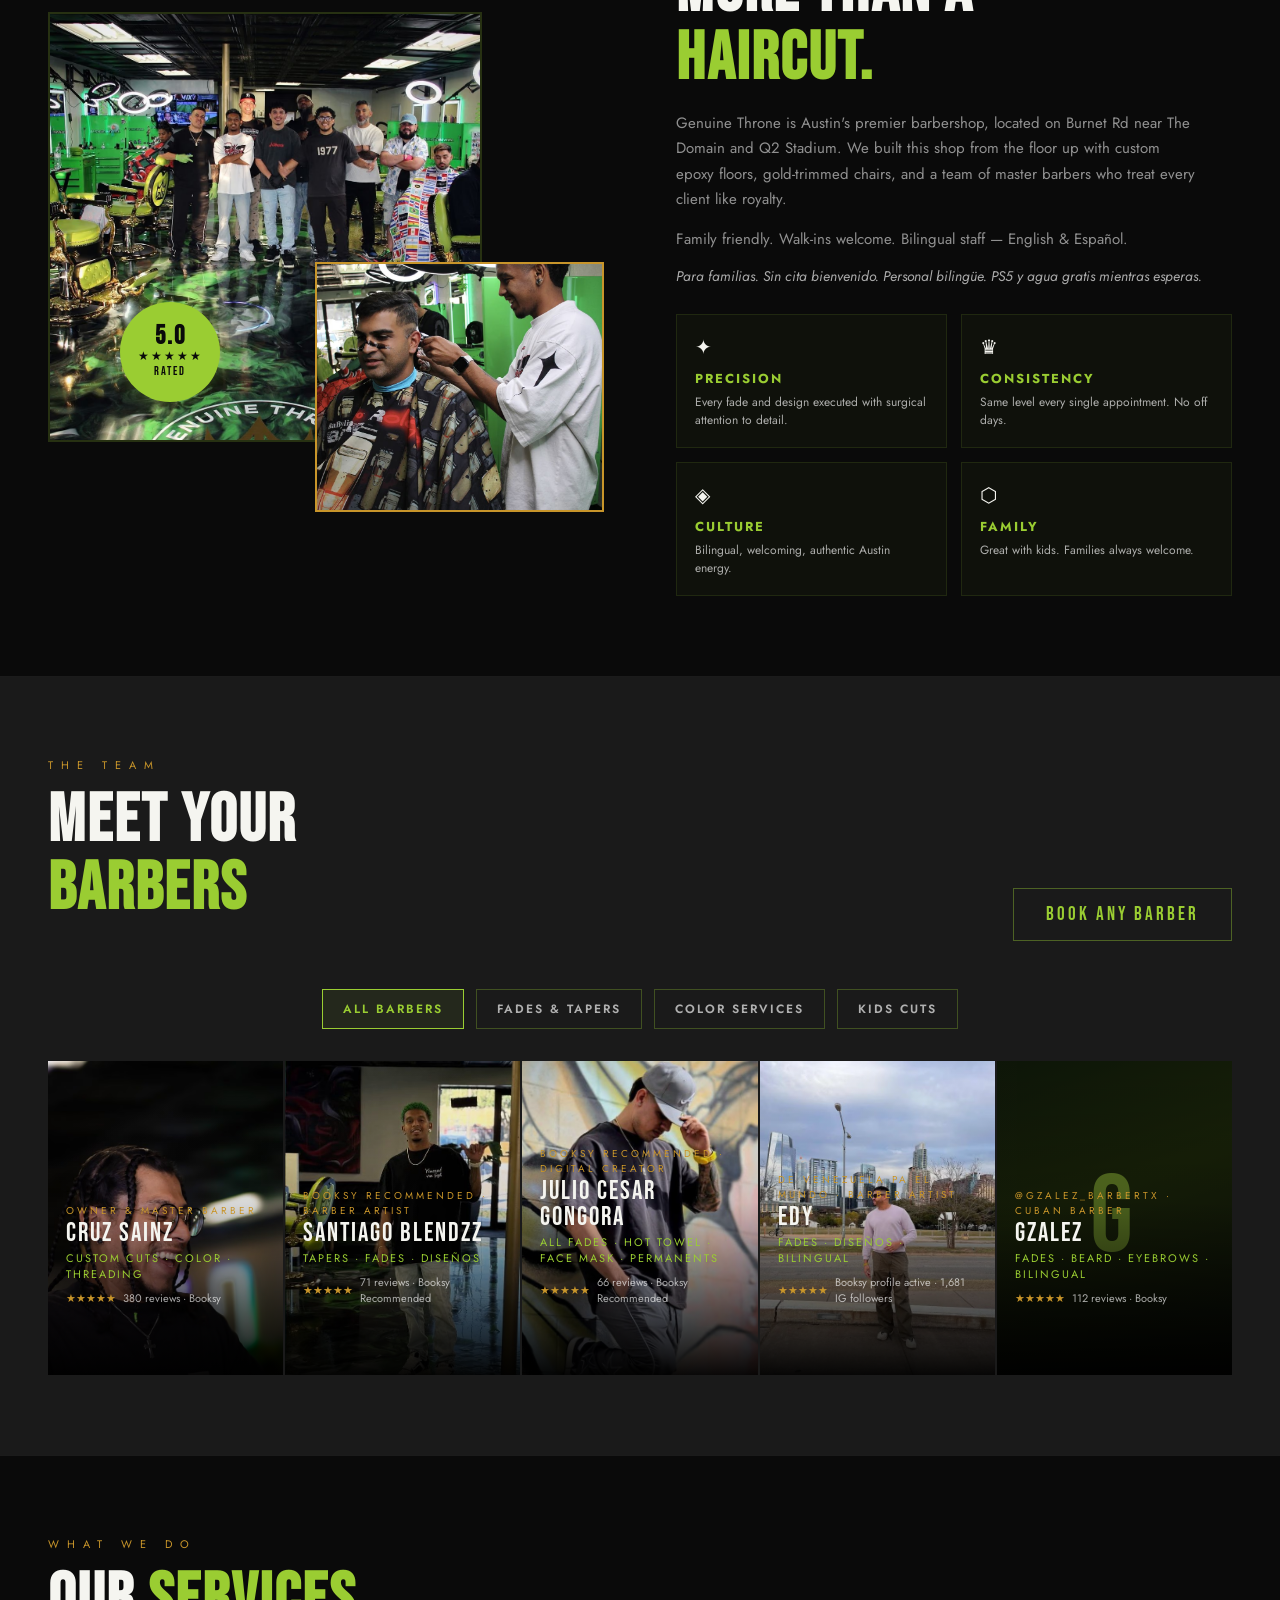
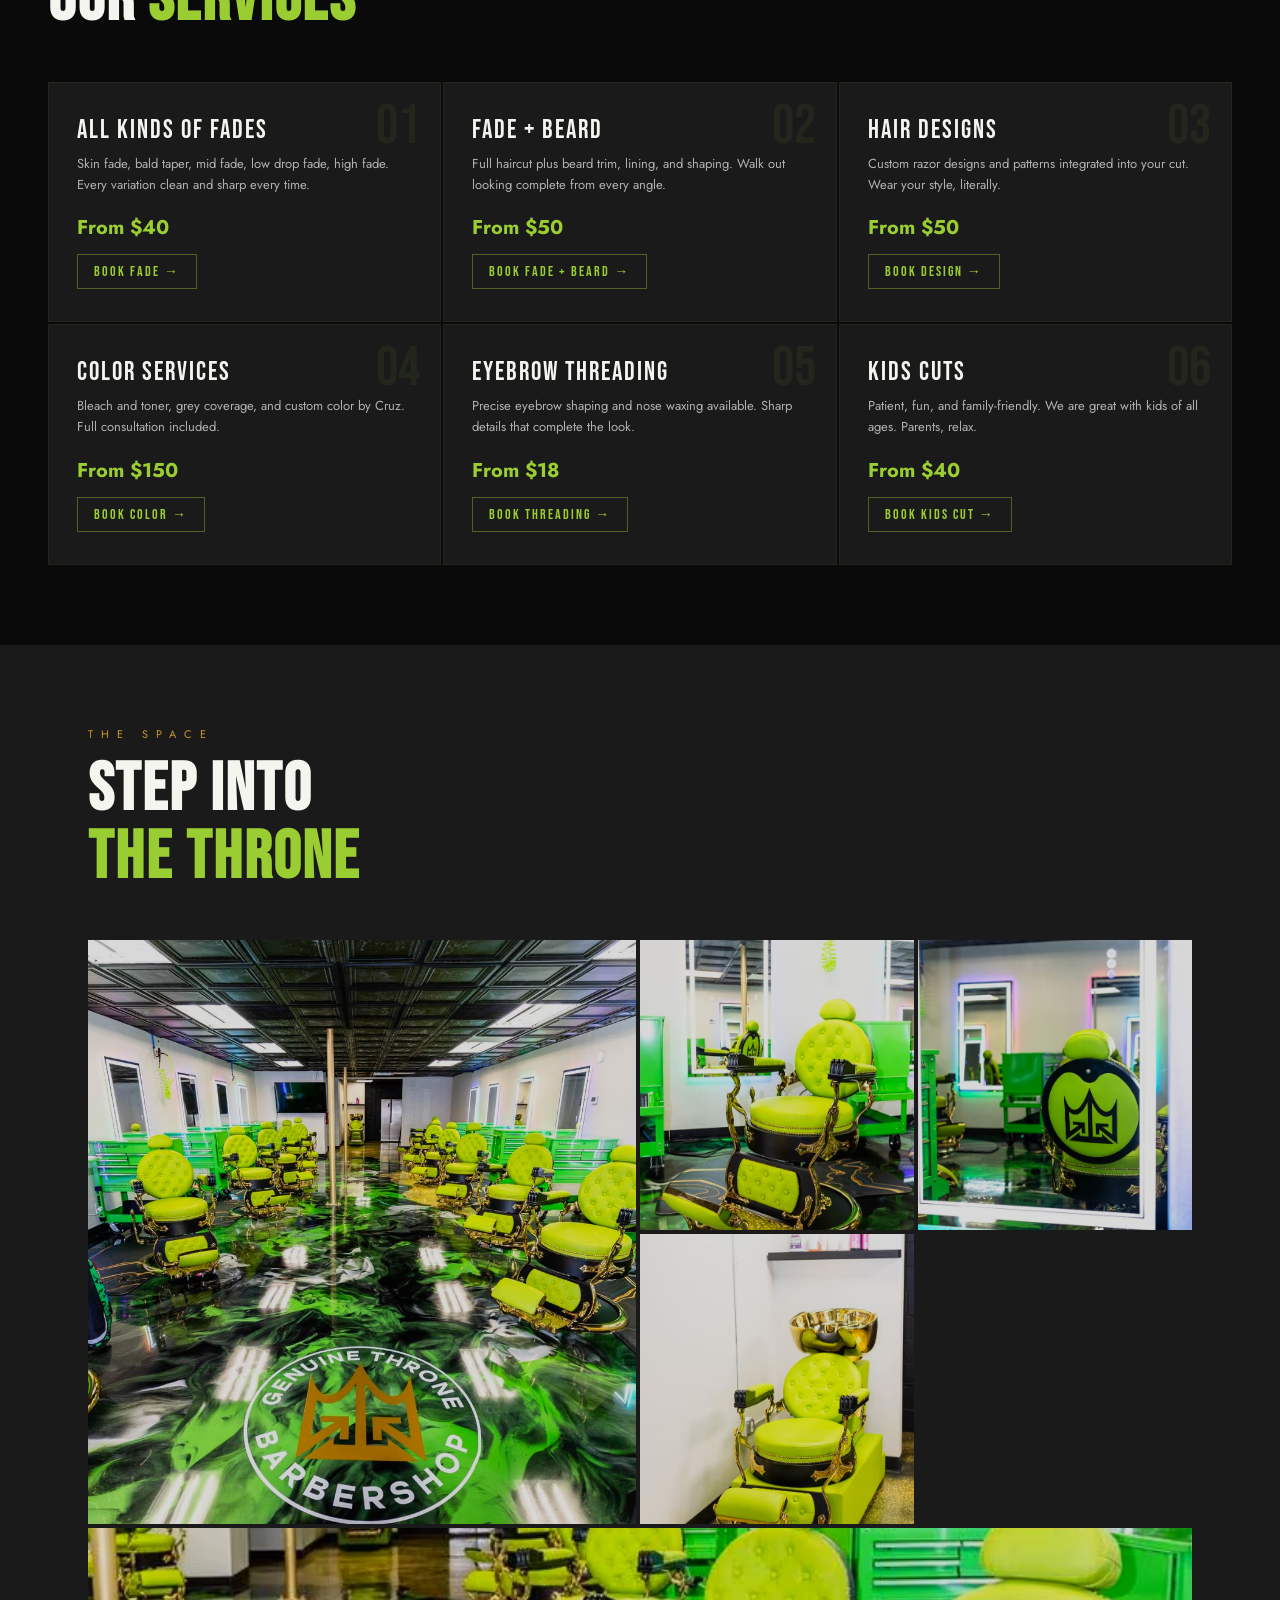
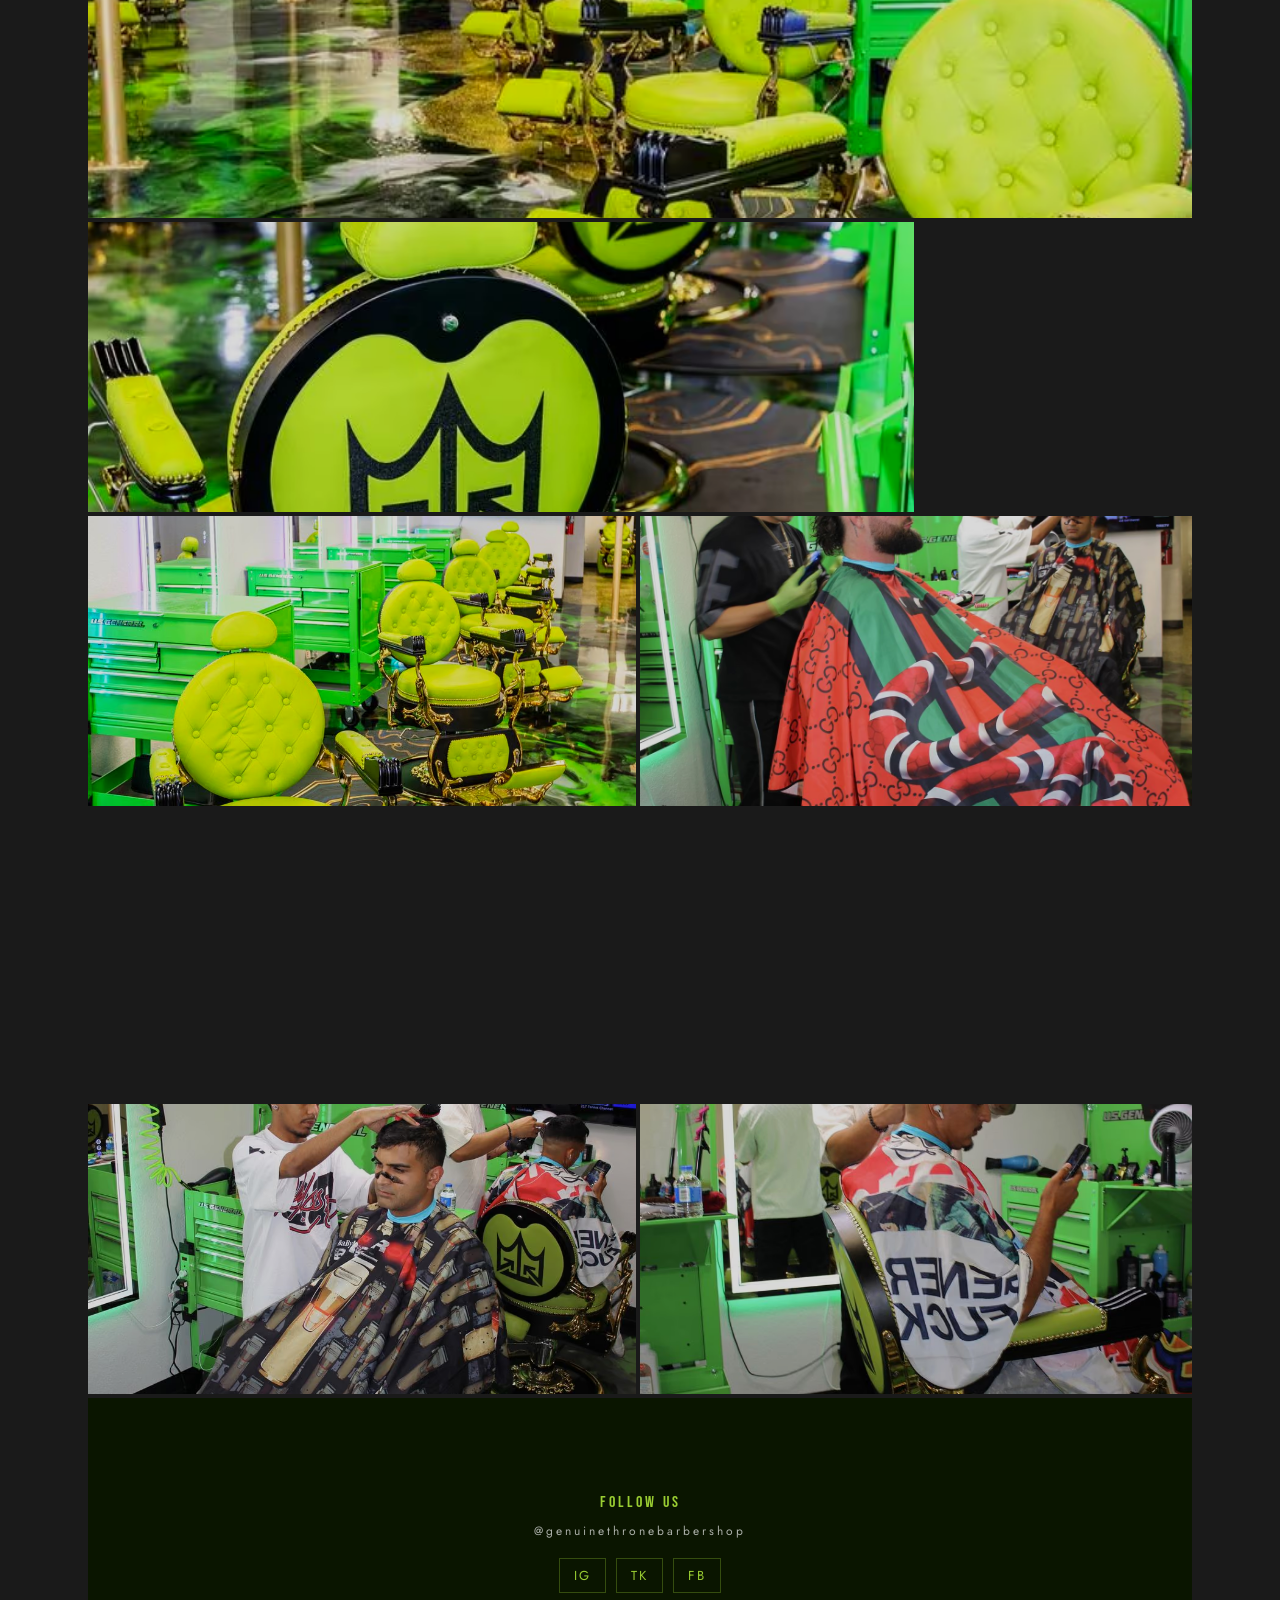
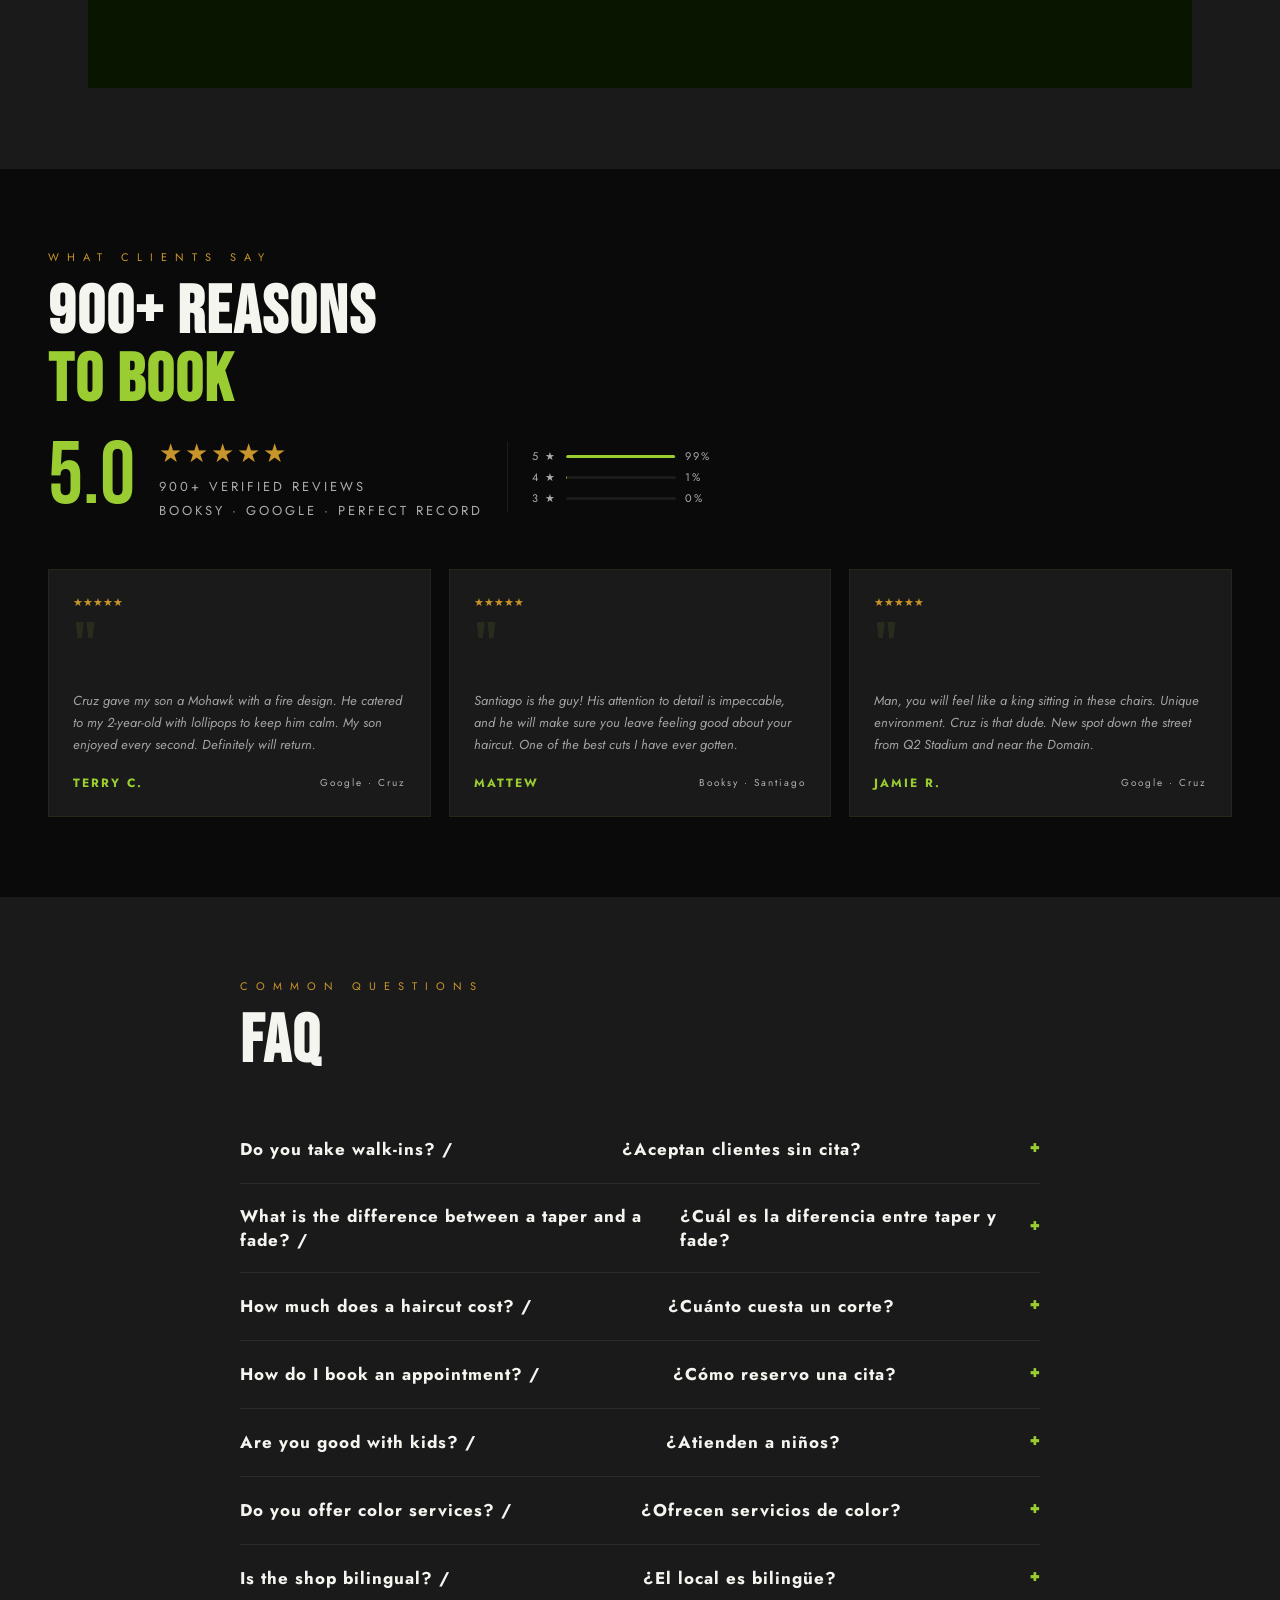
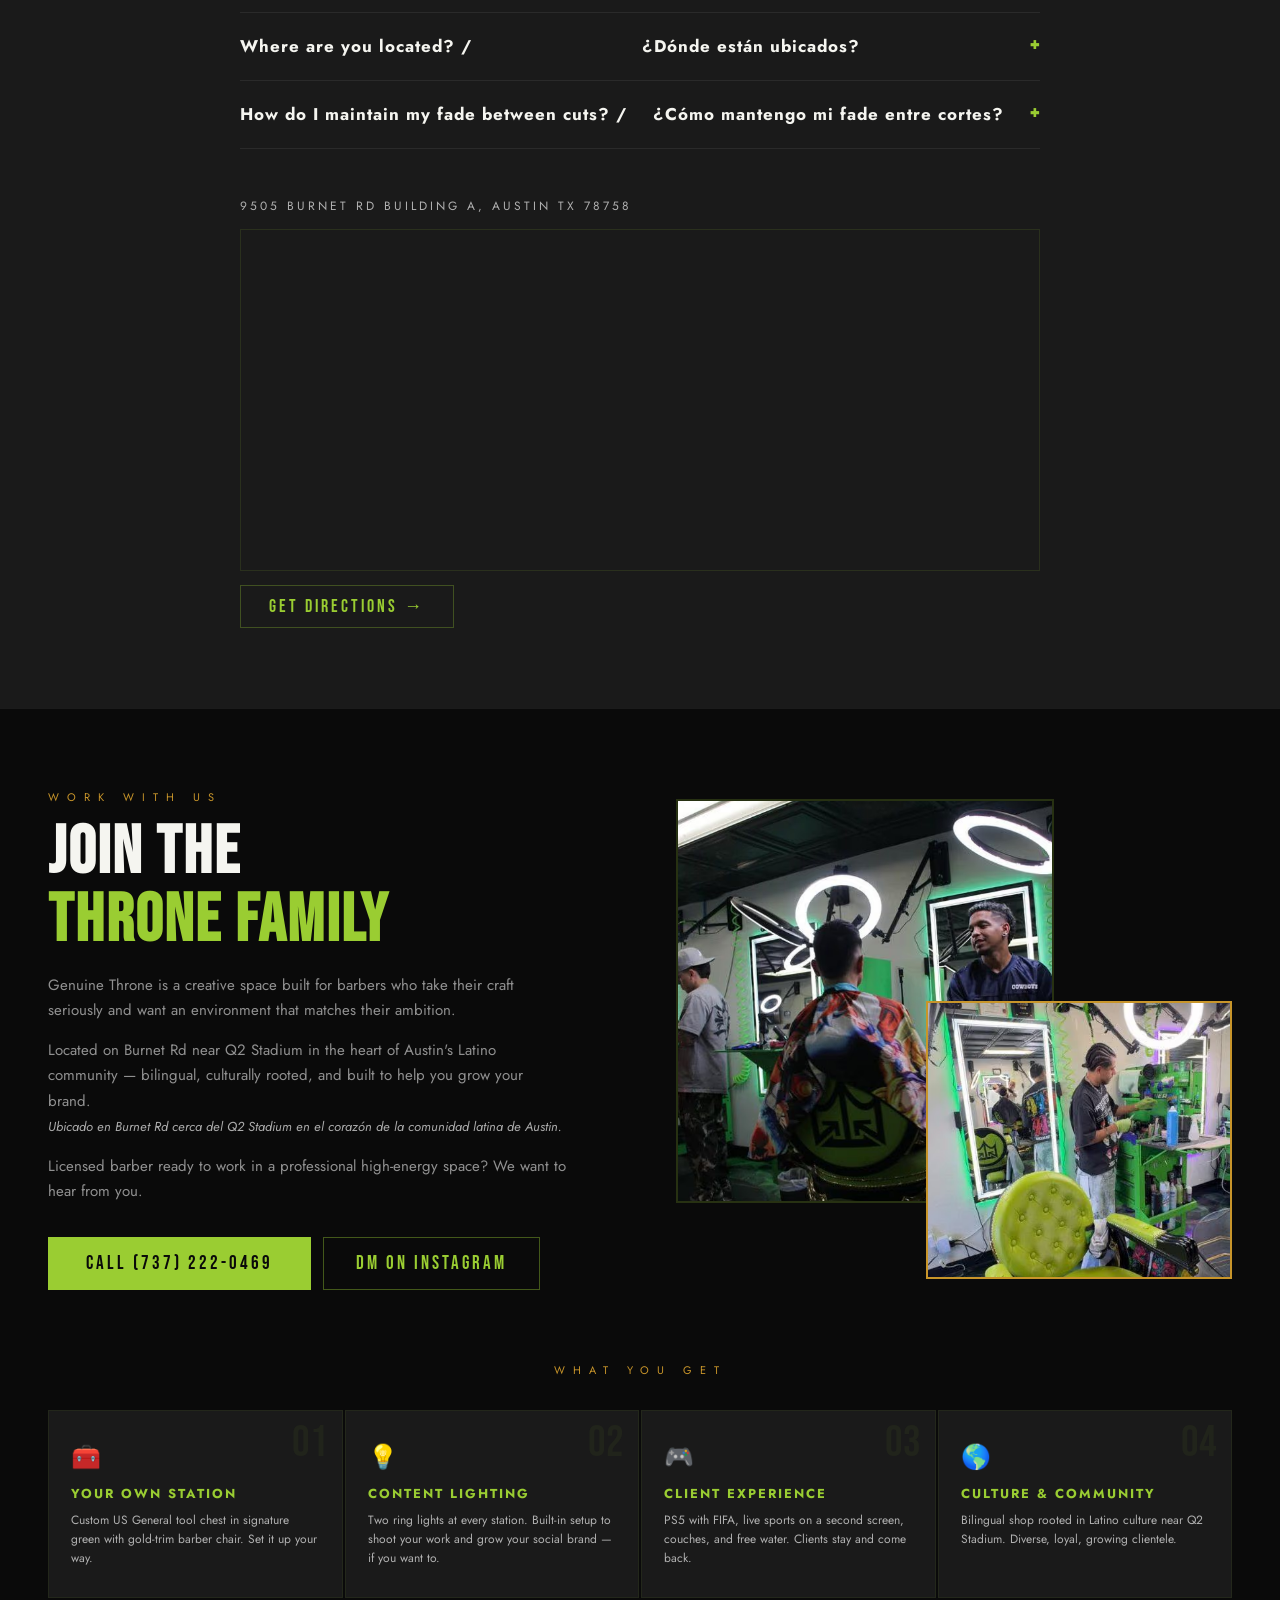
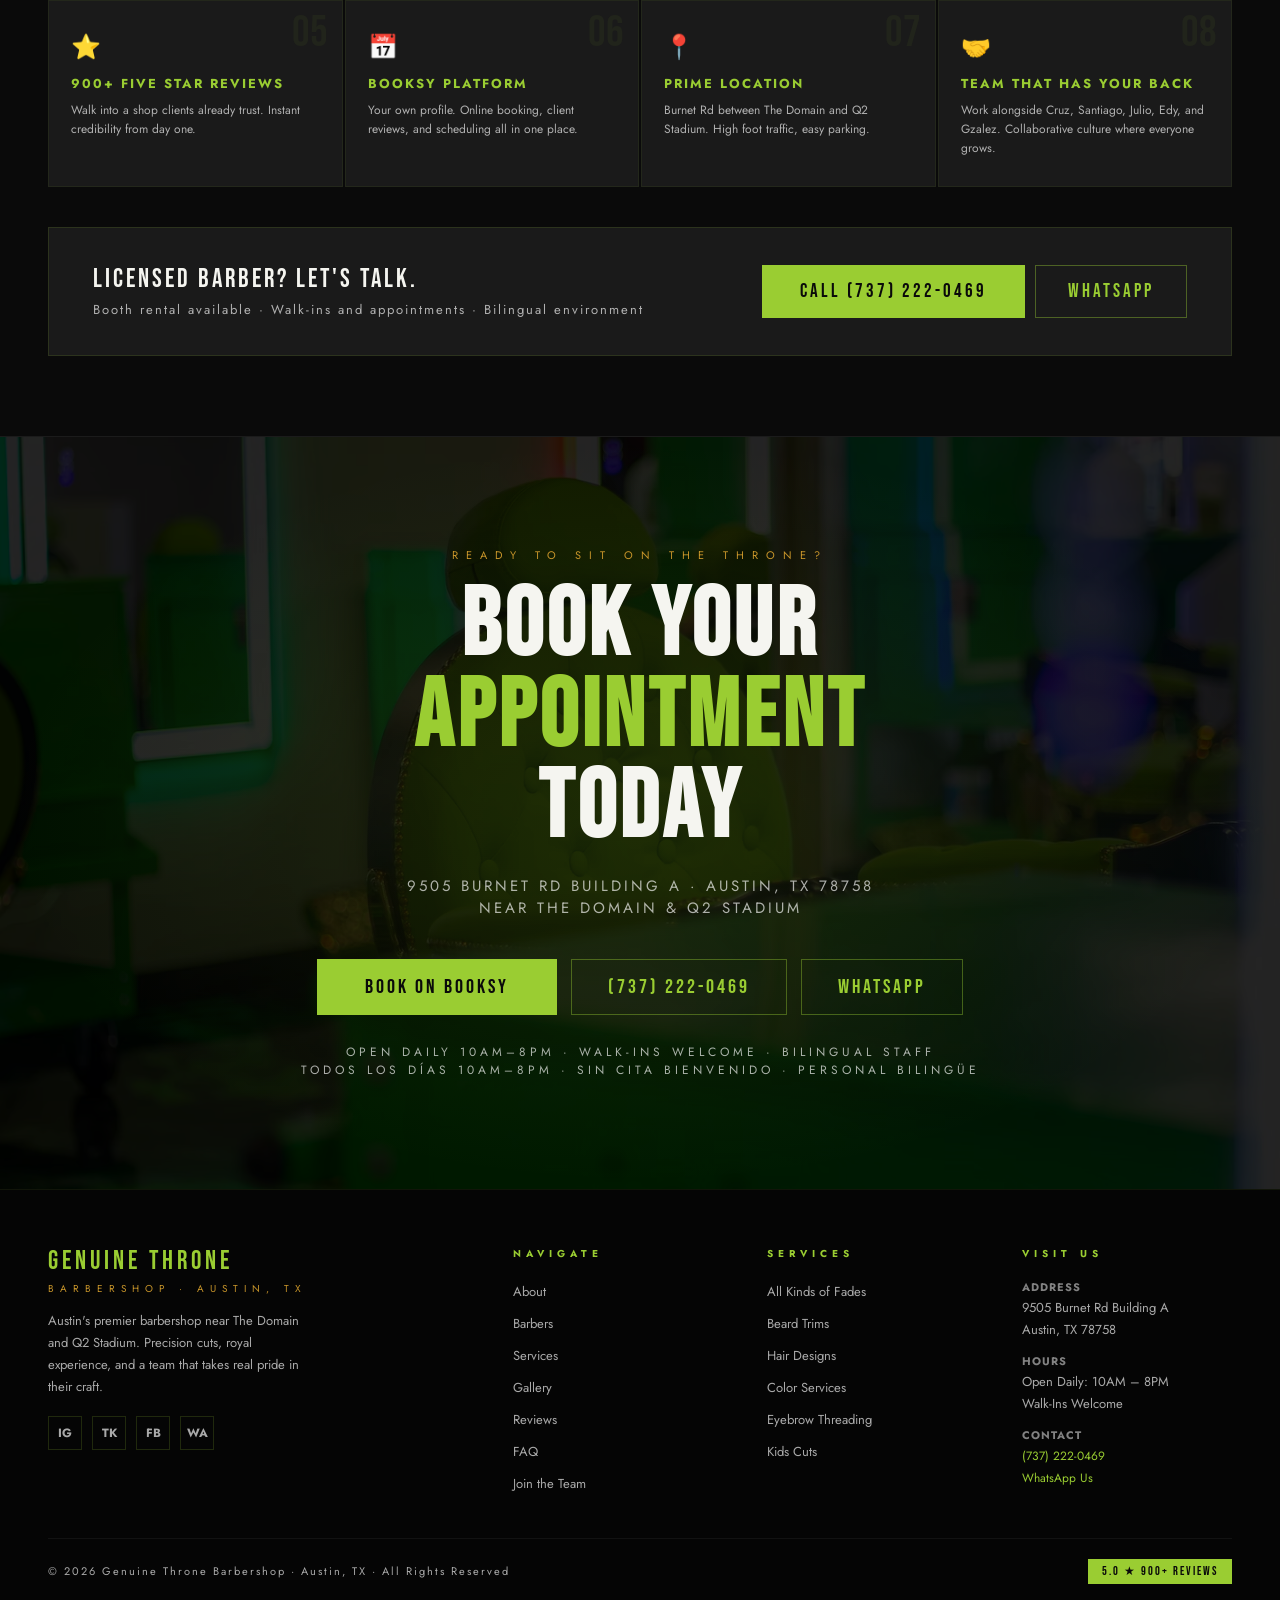
==== commit 1f1235d8: "Add live walk-in status layer (KV + Pages Function + staff page) The site claimed "Walk-Ins Welcome"" ====
--- a/index.html
+++ b/index.html
@@ -235,7 +235,7 @@
         <div class="stat"><div class="stat-num">900+</div><div class="stat-label">5-Star Reviews</div></div>
         <div class="stat"><div class="stat-num">5.0</div><div class="stat-label">Avg Rating</div></div>
         <div class="stat"><div class="stat-num">5</div><div class="stat-label">Master Barbers</div></div>
-        <div class="stat"><div class="stat-num">✓</div><div class="stat-label">Walk-Ins Welcome</div></div>
+        <div class="stat" id="walkinStat"><div class="stat-num">✓</div><div class="stat-label">Walk-Ins Welcome</div></div>
       </div>
     </div>
   </section>
@@ -861,6 +861,7 @@
        MOBILE STICKY BOOKING BAR
        ════════════════════════════════════ -->
   <div class="mobile-book-bar">
+    <div class="bookbar-status" id="bookbarStatus" hidden></div>
     <div class="mobile-book-bar-inner">
       <a href="tel:7372220469" class="mobile-call-btn">☎ Call</a>
       <a href="https://wa.me/17372220469" class="mobile-sms-btn">💬 WhatsApp</a>
--- a/css/styles.css
+++ b/css/styles.css
@@ -945,3 +945,35 @@
   .barbers-grid { grid-template-columns: 1fr; }
   .hero-stats { flex-direction: column; gap: 12px; }
 }
+
+/* ============================================================
+   WALK-IN LIVE STATUS
+   Progressive enhancement only: the markup ships with the static
+   "Walk-Ins Welcome" copy, and JS recolours/retitles it ONLY when
+   /api/status returns fresh data. No JS, failed fetch, stale record
+   or after-hours => the static claim stays exactly as it was.
+   ============================================================ */
+#walkinStat.is-open   .stat-num { color: var(--green); }
+#walkinStat.is-wait   .stat-num { color: var(--gold); }
+#walkinStat.is-closed .stat-num { color: var(--text-muted); }
+
+/* Live strip inside the mobile sticky booking bar. */
+.bookbar-status {
+  display: flex; align-items: center; justify-content: center; gap: 8px;
+  font-family: 'Jost', 'Barlow Condensed', sans-serif;
+  font-size: 12px; font-weight: 700; letter-spacing: 1px;
+  text-transform: uppercase; padding-bottom: 10px; text-align: center;
+}
+/* display:flex above would beat the UA [hidden] rule, so restate it. */
+.bookbar-status[hidden] { display: none; }
+.bookbar-status .dot { width: 8px; height: 8px; border-radius: 50%; flex: none; }
+.bookbar-status .es {
+  font-weight: 400; text-transform: none; letter-spacing: 0;
+  font-size: 11px; opacity: .75;
+}
+.bookbar-status.is-open   { color: var(--green); }
+.bookbar-status.is-open   .dot { background: var(--green); box-shadow: 0 0 0 3px rgba(154,205,50,0.22); }
+.bookbar-status.is-wait   { color: var(--gold); }
+.bookbar-status.is-wait   .dot { background: var(--gold); }
+.bookbar-status.is-closed { color: var(--text-muted); }
+.bookbar-status.is-closed .dot { background: var(--text-muted); }
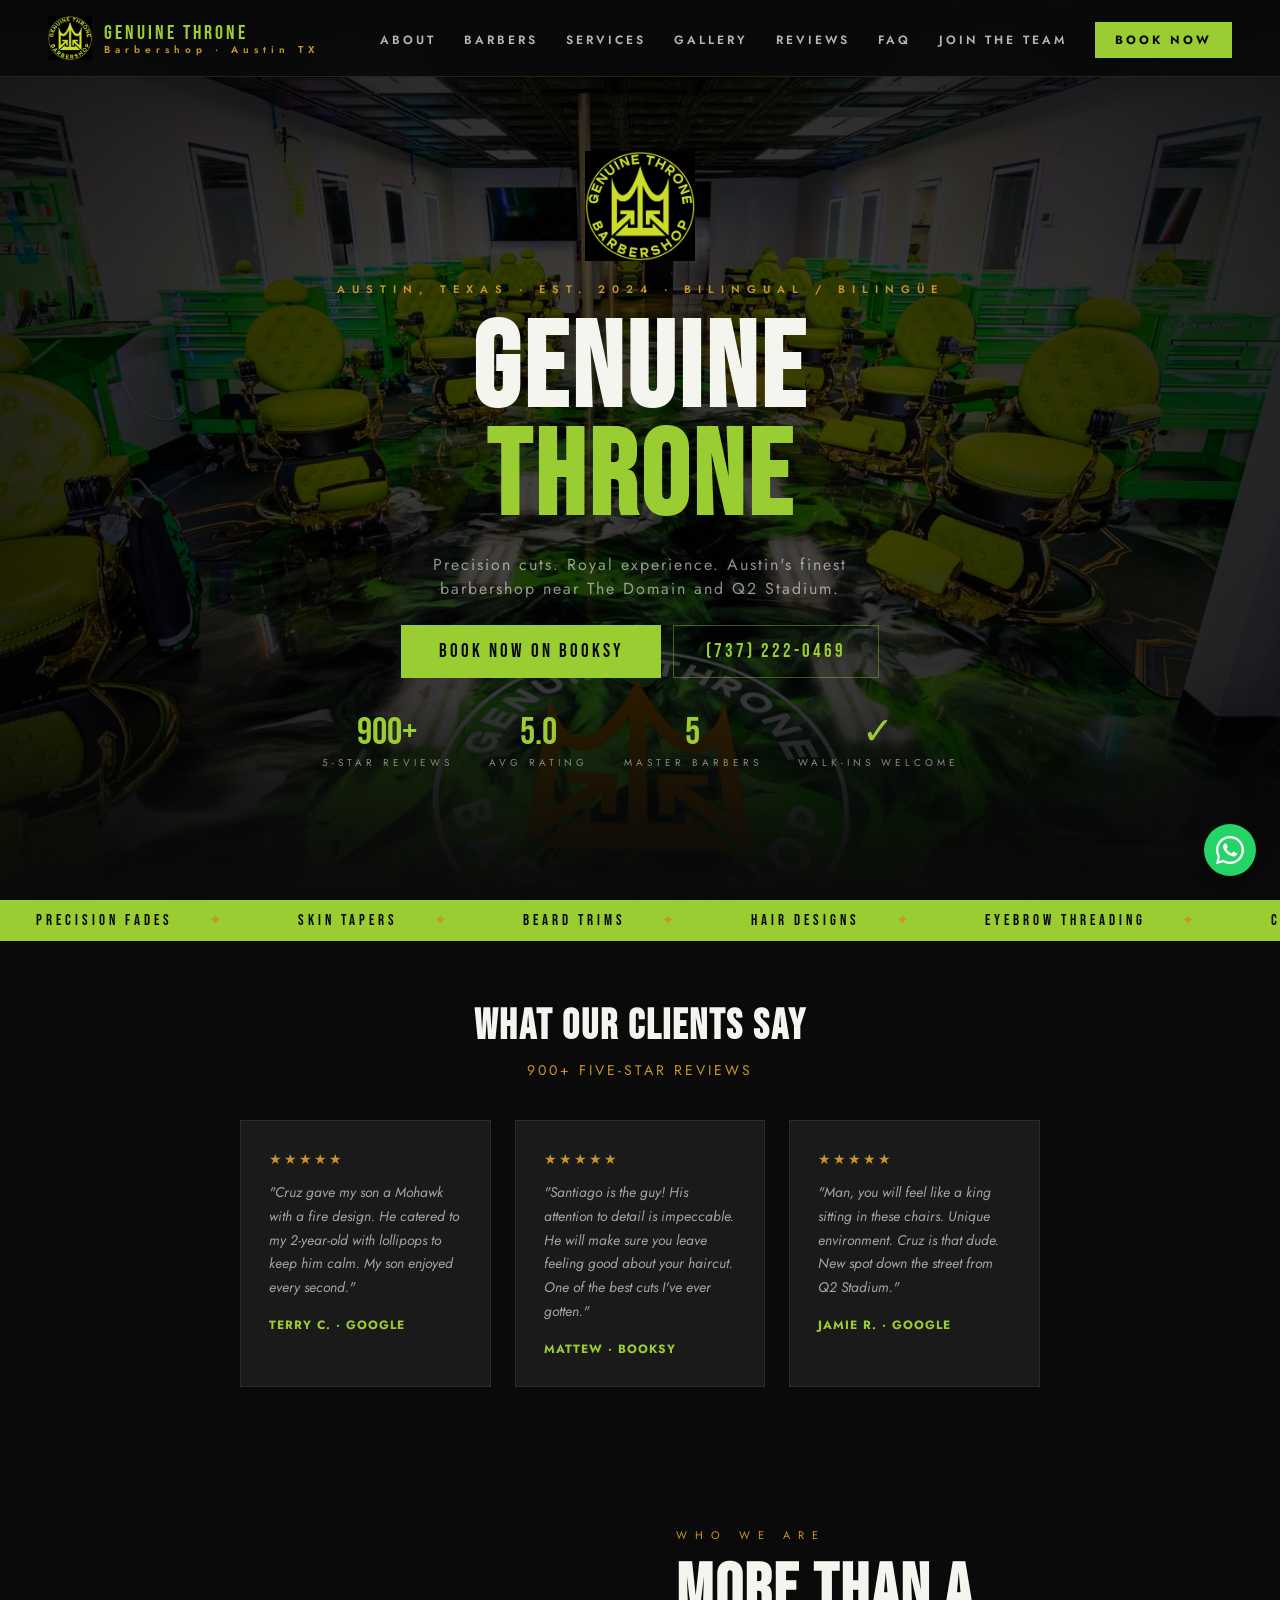
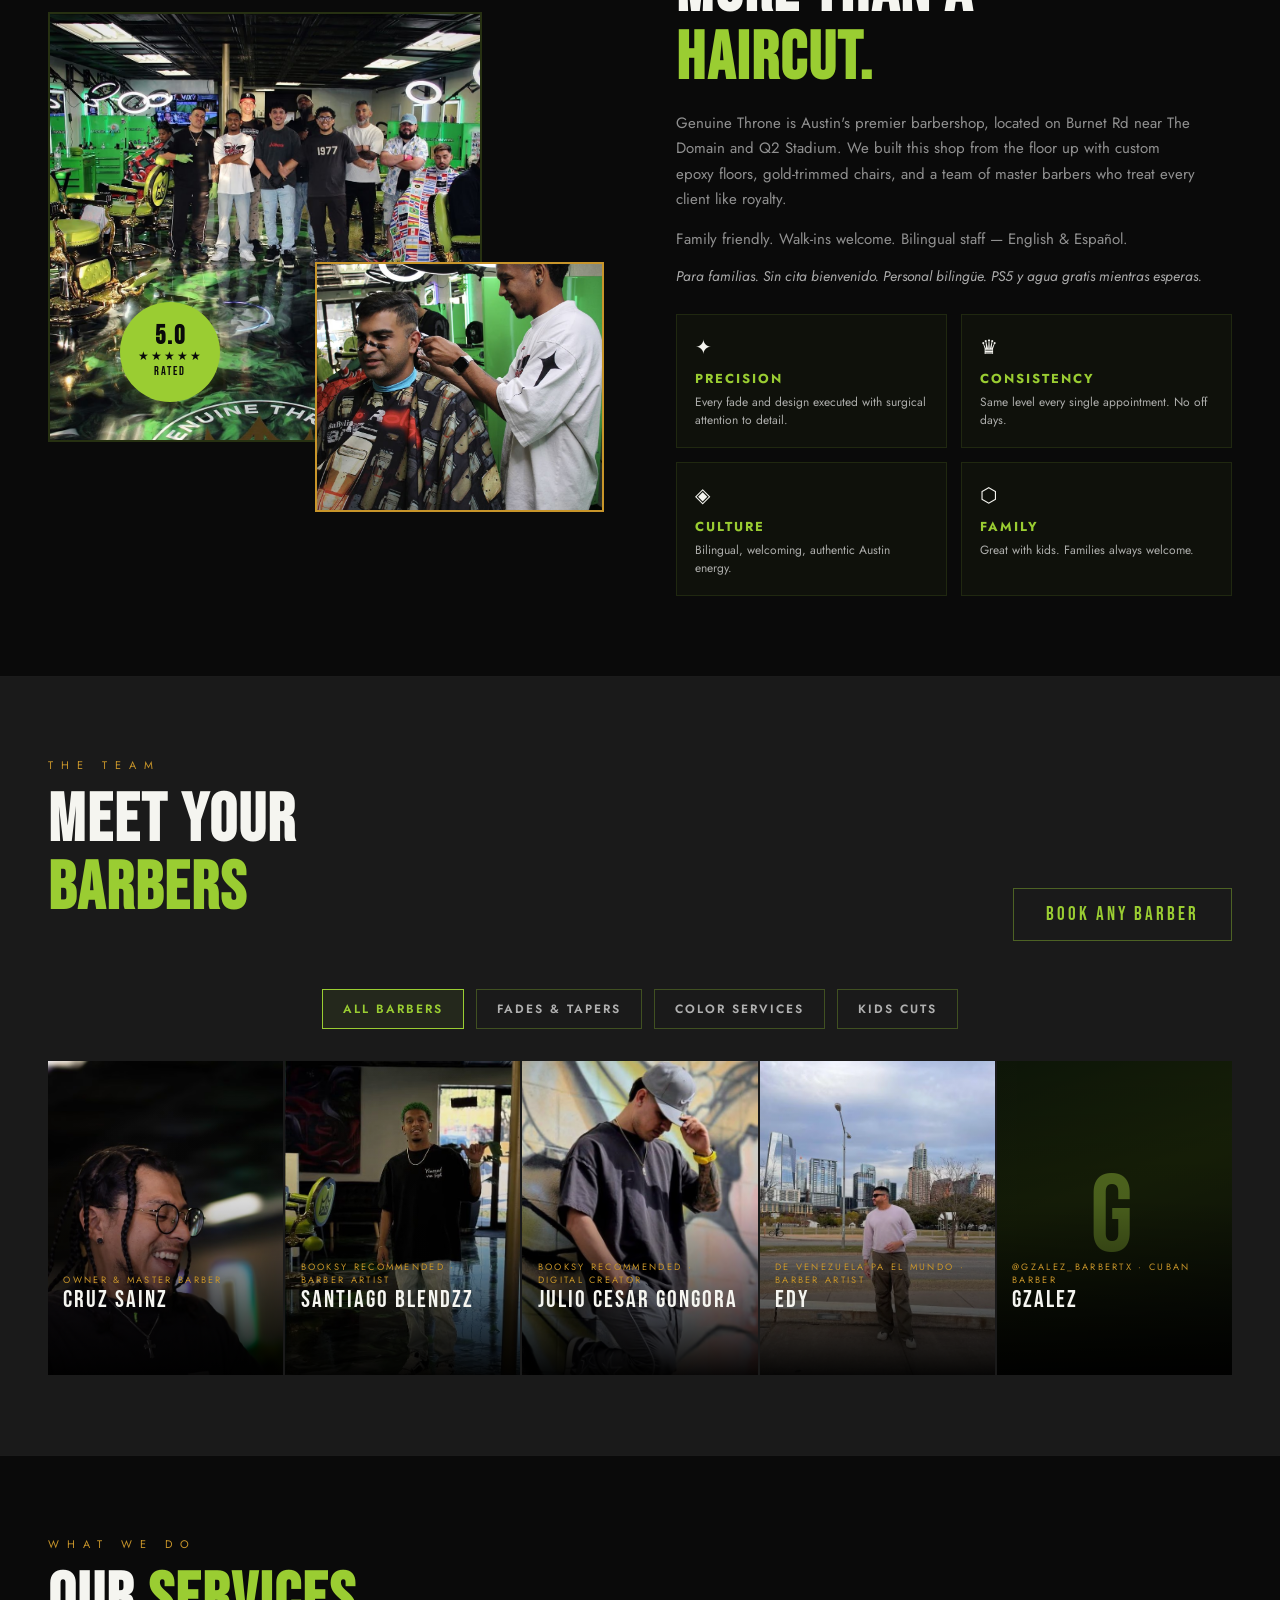
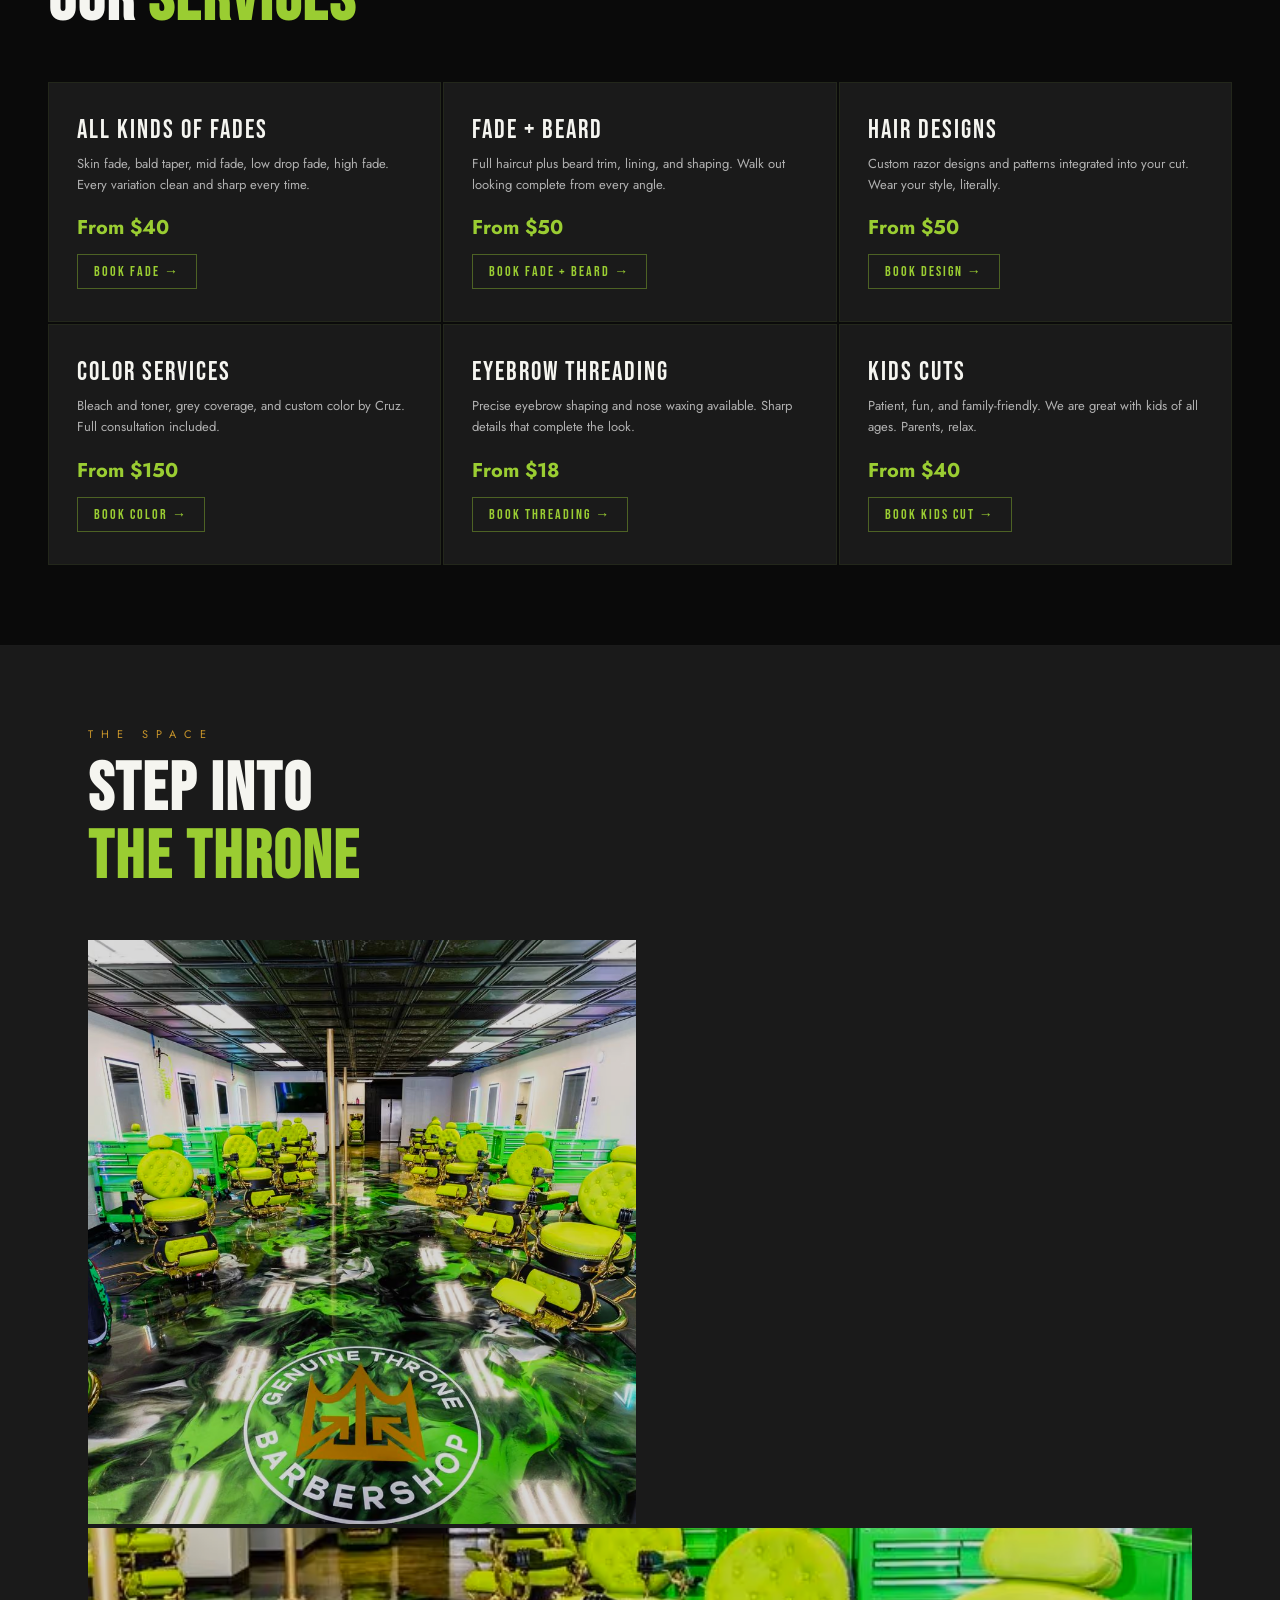
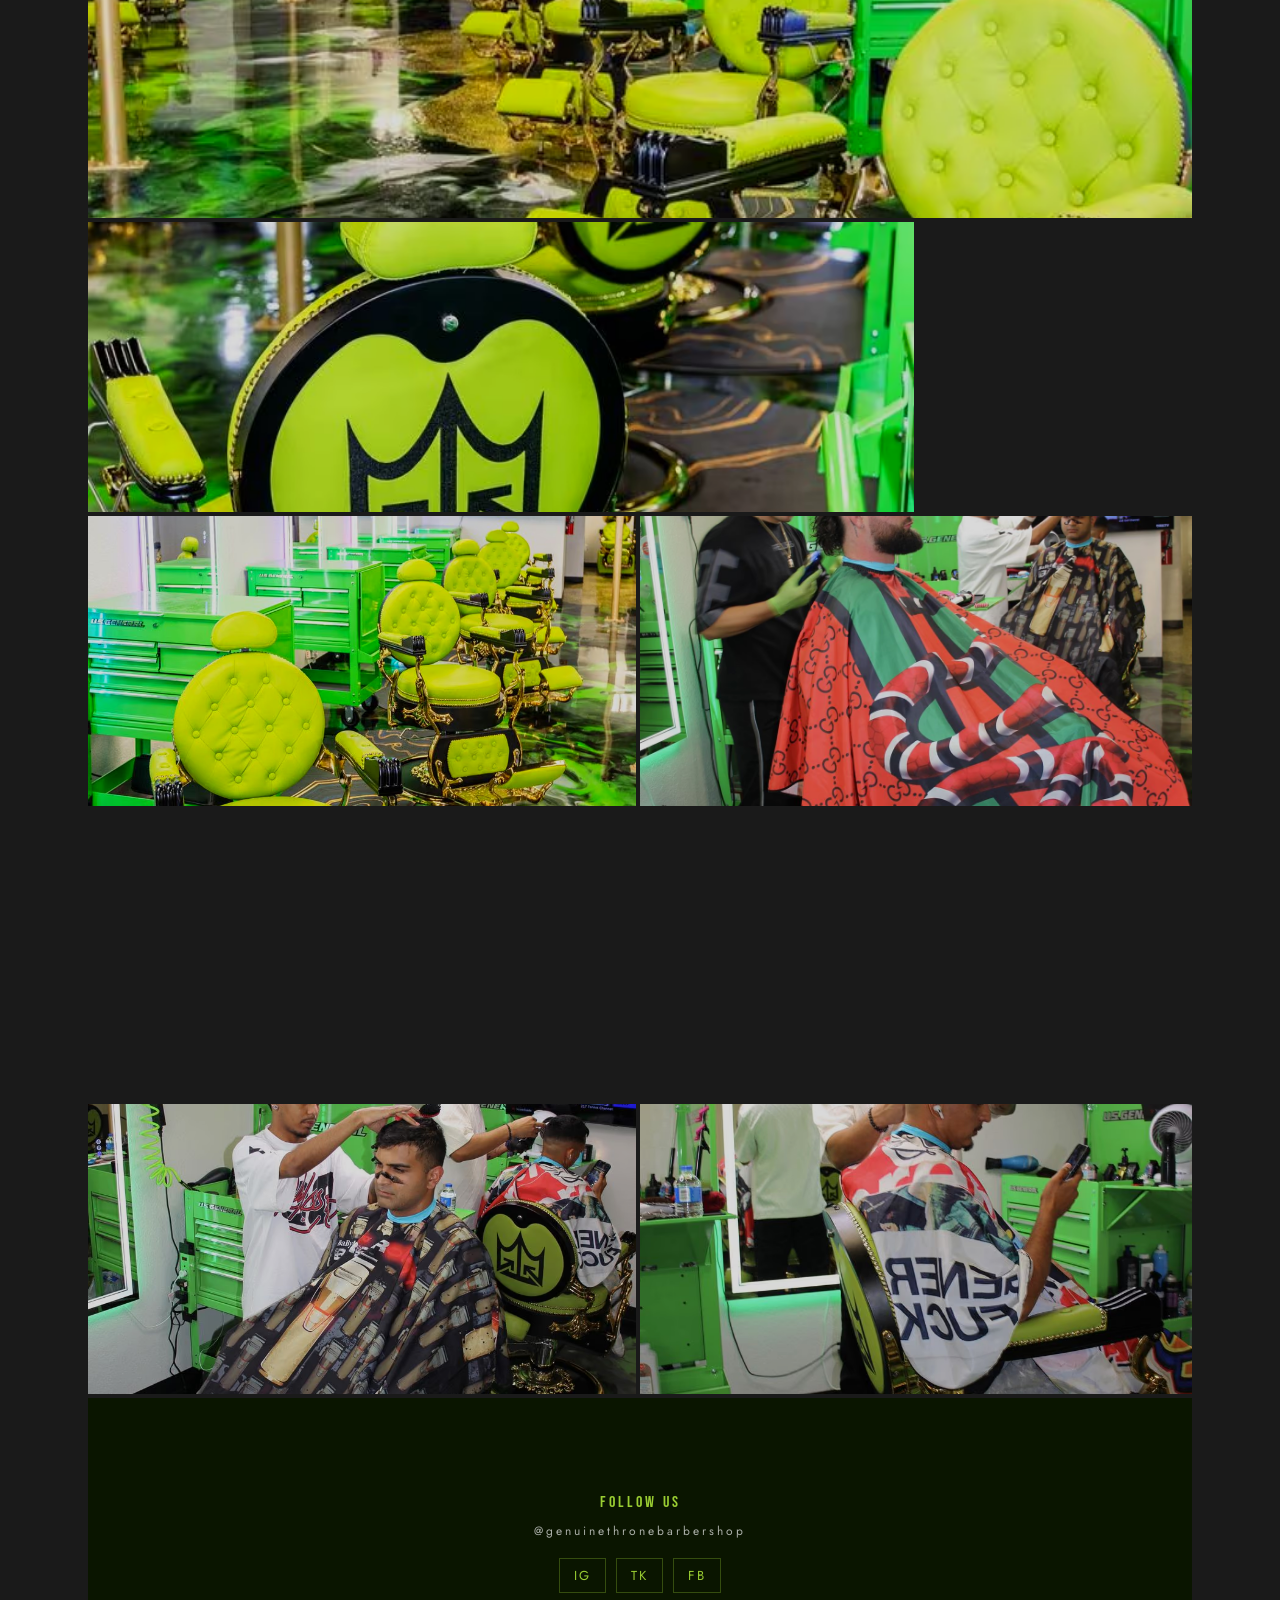
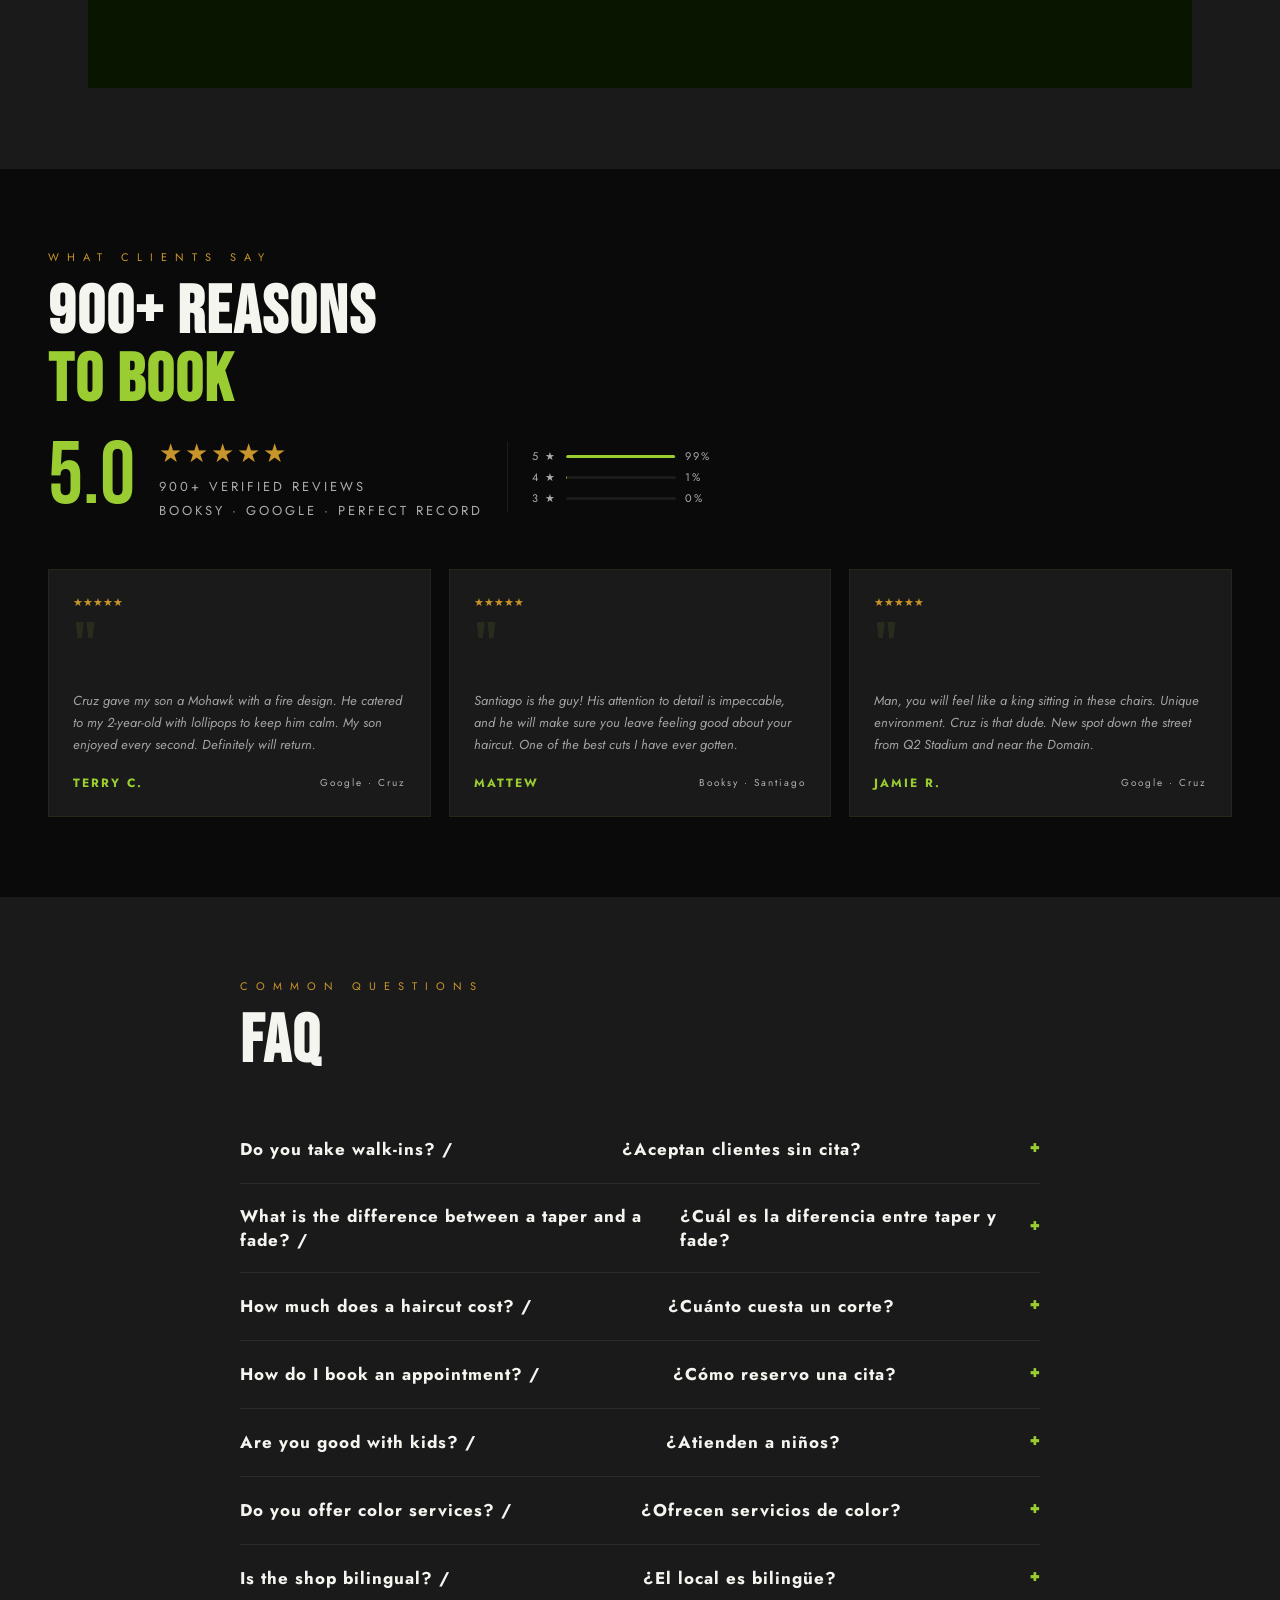
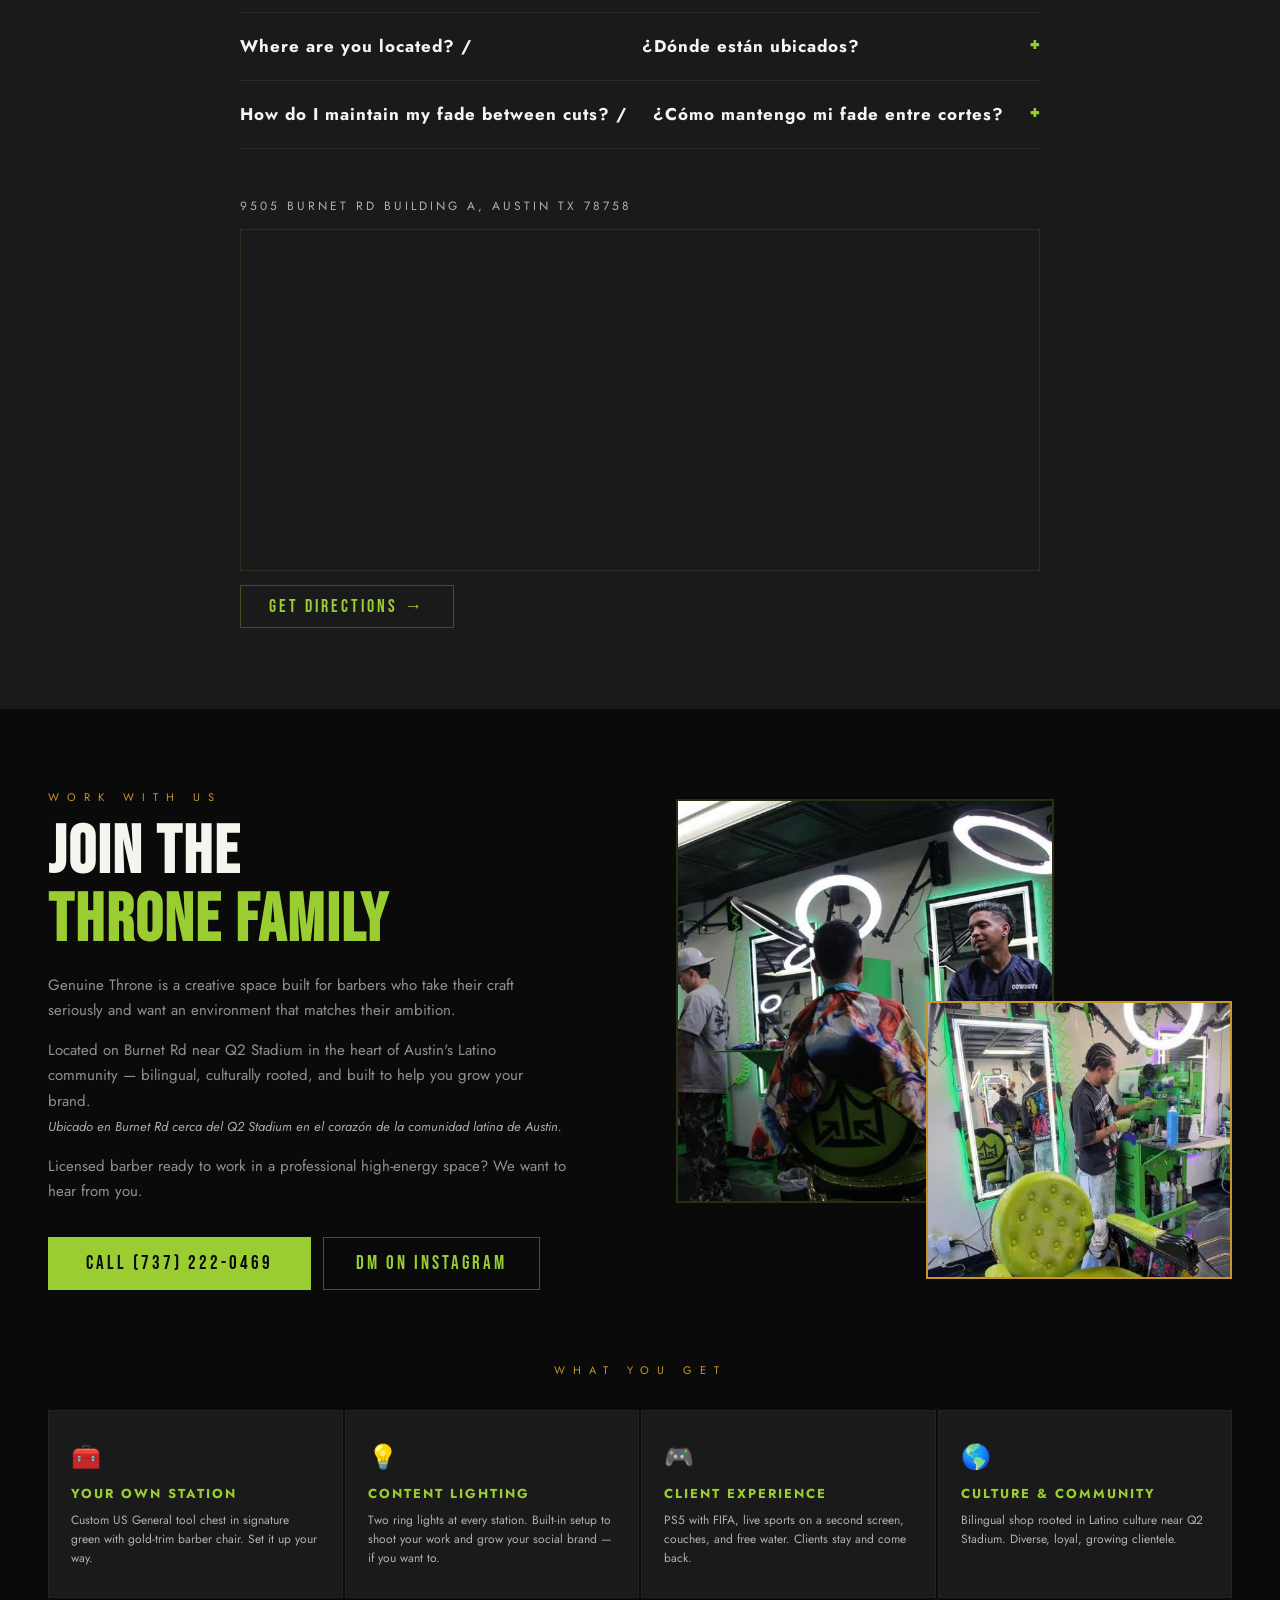
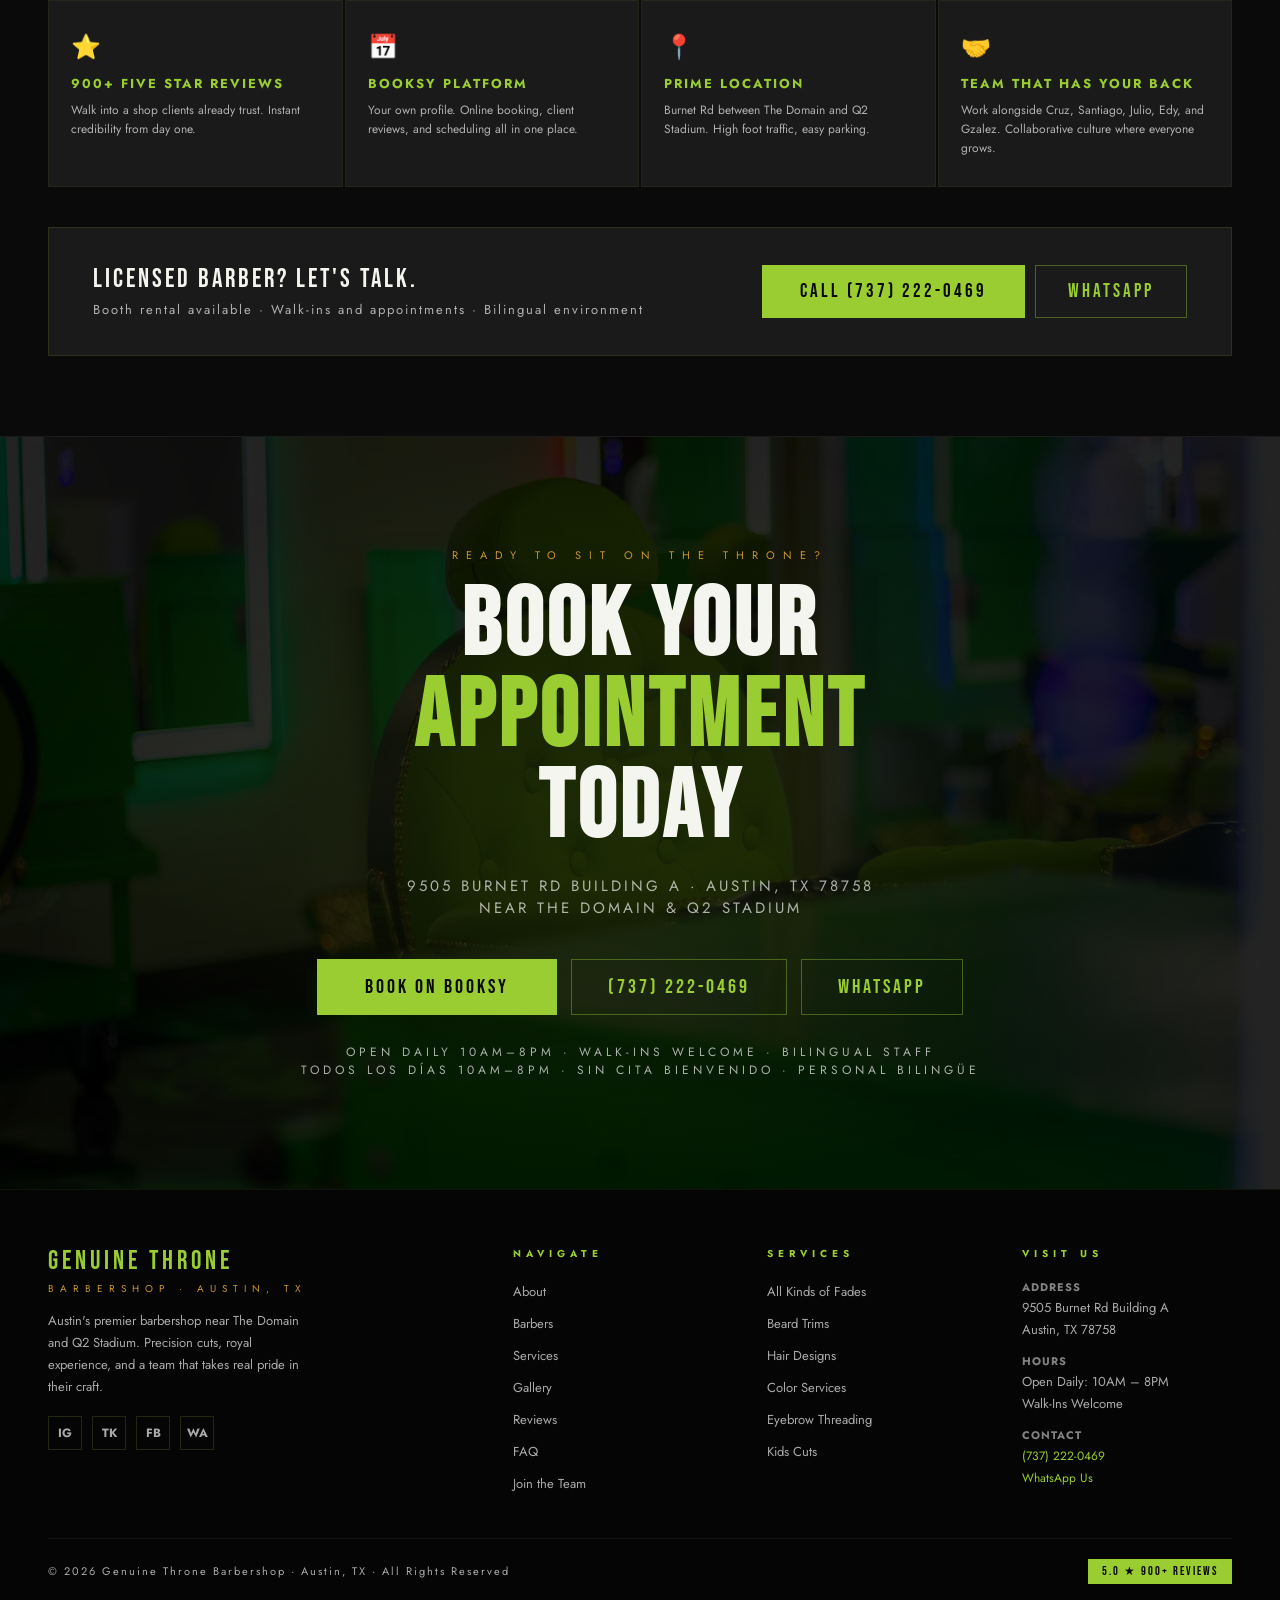
==== commit 709ff2cd: "Simplify barber and service cards, and fix the cramped nav range Nav: the full link row needs ~1139p" ====
--- a/index.html
+++ b/index.html
@@ -347,11 +347,6 @@
           <div class="barber-overlay">
             <div class="barber-tag">Owner &amp; Master Barber</div>
             <h3 class="barber-name">Cruz Sainz</h3>
-            <div class="barber-specialty">Custom Cuts · Color · Threading</div>
-            <div class="barber-reviews">
-              <span class="barber-stars" aria-hidden="true">★★★★★</span>
-              <span class="barber-count">380 reviews · Booksy</span>
-            </div>
             <button class="barber-book-btn" data-barber="cruz">Book Cruz →</button>
           </div>
         </article>
@@ -362,11 +357,6 @@
           <div class="barber-overlay">
             <div class="barber-tag">Booksy Recommended · Barber Artist</div>
             <h3 class="barber-name">Santiago Blendzz</h3>
-            <div class="barber-specialty">Tapers · Fades · Diseños</div>
-            <div class="barber-reviews">
-              <span class="barber-stars" aria-hidden="true">★★★★★</span>
-              <span class="barber-count">71 reviews · Booksy Recommended</span>
-            </div>
             <button class="barber-book-btn" data-barber="santiago">Book Santiago →</button>
           </div>
         </article>
@@ -377,11 +367,6 @@
           <div class="barber-overlay">
             <div class="barber-tag">Booksy Recommended · Digital Creator</div>
             <h3 class="barber-name">Julio Cesar Gongora</h3>
-            <div class="barber-specialty">All Fades · Hot Towel · Face Mask · Permanents</div>
-            <div class="barber-reviews">
-              <span class="barber-stars" aria-hidden="true">★★★★★</span>
-              <span class="barber-count">66 reviews · Booksy Recommended</span>
-            </div>
             <button class="barber-book-btn" data-barber="julio">Book Julio →</button>
           </div>
         </article>
@@ -392,11 +377,6 @@
           <div class="barber-overlay">
             <div class="barber-tag">De Venezuela pa el Mundo · Barber Artist</div>
             <h3 class="barber-name">Edy</h3>
-            <div class="barber-specialty">Fades · Diseños · Bilingual</div>
-            <div class="barber-reviews">
-              <span class="barber-stars" aria-hidden="true">★★★★★</span>
-              <span class="barber-count">Booksy profile active · 1,681 IG followers</span>
-            </div>
             <button class="barber-book-btn" data-barber="edy">Book Edy →</button>
           </div>
         </article>
@@ -407,11 +387,6 @@
           <div class="barber-overlay">
             <div class="barber-tag">@gzalez_barbertx · Cuban Barber</div>
             <h3 class="barber-name">Gzalez</h3>
-            <div class="barber-specialty">Fades · Beard · Eyebrows · Bilingual</div>
-            <div class="barber-reviews">
-              <span class="barber-stars" aria-hidden="true">★★★★★</span>
-              <span class="barber-count">112 reviews · Booksy</span>
-            </div>
             <button class="barber-book-btn" data-barber="gzalez">Book Gzalez →</button>
           </div>
         </article>
@@ -433,42 +408,36 @@
       </div>
       <div class="services-grid reveal">
         <div class="service-card">
-          <div class="service-num" aria-hidden="true">01</div>
           <h3 class="service-name">All Kinds of Fades</h3>
           <p class="service-desc">Skin fade, bald taper, mid fade, low drop fade, high fade. Every variation clean and sharp every time.</p>
           <div class="service-price">From $40</div>
           <a href="https://link.booksy.com/GenuineThroneBarbershop" class="service-btn" target="_blank" rel="noopener noreferrer">Book Fade →</a>
         </div>
         <div class="service-card">
-          <div class="service-num" aria-hidden="true">02</div>
           <h3 class="service-name">Fade + Beard</h3>
           <p class="service-desc">Full haircut plus beard trim, lining, and shaping. Walk out looking complete from every angle.</p>
           <div class="service-price">From $50</div>
           <a href="https://link.booksy.com/GenuineThroneBarbershop" class="service-btn" target="_blank" rel="noopener noreferrer">Book Fade + Beard →</a>
         </div>
         <div class="service-card">
-          <div class="service-num" aria-hidden="true">03</div>
           <h3 class="service-name">Hair Designs</h3>
           <p class="service-desc">Custom razor designs and patterns integrated into your cut. Wear your style, literally.</p>
           <div class="service-price">From $50</div>
           <a href="https://link.booksy.com/GenuineThroneBarbershop" class="service-btn" target="_blank" rel="noopener noreferrer">Book Design →</a>
         </div>
         <div class="service-card">
-          <div class="service-num" aria-hidden="true">04</div>
           <h3 class="service-name">Color Services</h3>
           <p class="service-desc">Bleach and toner, grey coverage, and custom color by Cruz. Full consultation included.</p>
           <div class="service-price">From $150</div>
           <a href="https://link.booksy.com/GenuineThroneBarbershop" class="service-btn" target="_blank" rel="noopener noreferrer">Book Color →</a>
         </div>
         <div class="service-card">
-          <div class="service-num" aria-hidden="true">05</div>
           <h3 class="service-name">Eyebrow Threading</h3>
           <p class="service-desc">Precise eyebrow shaping and nose waxing available. Sharp details that complete the look.</p>
           <div class="service-price">From $18</div>
           <a href="https://link.booksy.com/GenuineThroneBarbershop" class="service-btn" target="_blank" rel="noopener noreferrer">Book Threading →</a>
         </div>
         <div class="service-card">
-          <div class="service-num" aria-hidden="true">06</div>
           <h3 class="service-name">Kids Cuts</h3>
           <p class="service-desc">Patient, fun, and family-friendly. We are great with kids of all ages. Parents, relax.</p>
           <div class="service-price">From $40</div>
@@ -810,14 +779,14 @@
 
       <p class="section-label reveal" style="text-align:center;margin-bottom:32px;">What You Get</p>
       <div class="perks-grid reveal">
-        <div class="perk"><div class="perk-num" aria-hidden="true">01</div><div class="perk-icon" aria-hidden="true">🧰</div><h3 class="perk-title">Your Own Station</h3><p class="perk-text">Custom US General tool chest in signature green with gold-trim barber chair. Set it up your way.</p></div>
-        <div class="perk"><div class="perk-num" aria-hidden="true">02</div><div class="perk-icon" aria-hidden="true">💡</div><h3 class="perk-title">Content Lighting</h3><p class="perk-text">Two ring lights at every station. Built-in setup to shoot your work and grow your social brand — if you want to.</p></div>
-        <div class="perk"><div class="perk-num" aria-hidden="true">03</div><div class="perk-icon" aria-hidden="true">🎮</div><h3 class="perk-title">Client Experience</h3><p class="perk-text">PS5 with FIFA, live sports on a second screen, couches, and free water. Clients stay and come back.</p></div>
-        <div class="perk"><div class="perk-num" aria-hidden="true">04</div><div class="perk-icon" aria-hidden="true">🌎</div><h3 class="perk-title">Culture &amp; Community</h3><p class="perk-text">Bilingual shop rooted in Latino culture near Q2 Stadium. Diverse, loyal, growing clientele.</p></div>
-        <div class="perk"><div class="perk-num" aria-hidden="true">05</div><div class="perk-icon" aria-hidden="true">⭐</div><h3 class="perk-title">900+ Five Star Reviews</h3><p class="perk-text">Walk into a shop clients already trust. Instant credibility from day one.</p></div>
-        <div class="perk"><div class="perk-num" aria-hidden="true">06</div><div class="perk-icon" aria-hidden="true">📅</div><h3 class="perk-title">Booksy Platform</h3><p class="perk-text">Your own profile. Online booking, client reviews, and scheduling all in one place.</p></div>
-        <div class="perk"><div class="perk-num" aria-hidden="true">07</div><div class="perk-icon" aria-hidden="true">📍</div><h3 class="perk-title">Prime Location</h3><p class="perk-text">Burnet Rd between The Domain and Q2 Stadium. High foot traffic, easy parking.</p></div>
-        <div class="perk"><div class="perk-num" aria-hidden="true">08</div><div class="perk-icon" aria-hidden="true">🤝</div><h3 class="perk-title">Team That Has Your Back</h3><p class="perk-text">Work alongside Cruz, Santiago, Julio, Edy, and Gzalez. Collaborative culture where everyone grows.</p></div>
+        <div class="perk"><div class="perk-icon" aria-hidden="true">🧰</div><h3 class="perk-title">Your Own Station</h3><p class="perk-text">Custom US General tool chest in signature green with gold-trim barber chair. Set it up your way.</p></div>
+        <div class="perk"><div class="perk-icon" aria-hidden="true">💡</div><h3 class="perk-title">Content Lighting</h3><p class="perk-text">Two ring lights at every station. Built-in setup to shoot your work and grow your social brand — if you want to.</p></div>
+        <div class="perk"><div class="perk-icon" aria-hidden="true">🎮</div><h3 class="perk-title">Client Experience</h3><p class="perk-text">PS5 with FIFA, live sports on a second screen, couches, and free water. Clients stay and come back.</p></div>
+        <div class="perk"><div class="perk-icon" aria-hidden="true">🌎</div><h3 class="perk-title">Culture &amp; Community</h3><p class="perk-text">Bilingual shop rooted in Latino culture near Q2 Stadium. Diverse, loyal, growing clientele.</p></div>
+        <div class="perk"><div class="perk-icon" aria-hidden="true">⭐</div><h3 class="perk-title">900+ Five Star Reviews</h3><p class="perk-text">Walk into a shop clients already trust. Instant credibility from day one.</p></div>
+        <div class="perk"><div class="perk-icon" aria-hidden="true">📅</div><h3 class="perk-title">Booksy Platform</h3><p class="perk-text">Your own profile. Online booking, client reviews, and scheduling all in one place.</p></div>
+        <div class="perk"><div class="perk-icon" aria-hidden="true">📍</div><h3 class="perk-title">Prime Location</h3><p class="perk-text">Burnet Rd between The Domain and Q2 Stadium. High foot traffic, easy parking.</p></div>
+        <div class="perk"><div class="perk-icon" aria-hidden="true">🤝</div><h3 class="perk-title">Team That Has Your Back</h3><p class="perk-text">Work alongside Cruz, Santiago, Julio, Edy, and Gzalez. Collaborative culture where everyone grows.</p></div>
       </div>
 
       <div class="join-cta reveal">
--- a/css/styles.css
+++ b/css/styles.css
@@ -384,7 +384,7 @@
 }
 .filter-btn:hover, .filter-btn.active { border-color: var(--green); color: var(--green); background: rgba(154,205,50,0.08); }
 .barbers-grid {
-  display: grid; grid-template-columns: repeat(5, minmax(160px, 1fr)); gap: 2px;
+  display: grid; grid-template-columns: repeat(auto-fit, minmax(210px, 1fr)); gap: 2px;
 }
 
 .barber-card {
@@ -425,17 +425,6 @@
   font-family: 'Bebas Neue', sans-serif; font-size: 26px;
   letter-spacing: 2px; color: var(--white); line-height: 1; font-weight: 400;
 }
-.barber-specialty {
-  font-family: 'Jost', 'Barlow Condensed', sans-serif;
-  font-size: 11px; letter-spacing: 2px; text-transform: uppercase;
-  color: var(--green); margin-top: 3px;
-}
-.barber-reviews { display: flex; align-items: center; gap: 7px; margin-top: 8px; }
-.barber-stars   { color: var(--gold); font-size: 11px; }
-.barber-count   {
-  font-family: 'Jost', 'Barlow Condensed', sans-serif;
-  font-size: 11px; color: var(--text-muted);
-}
 .barber-book-btn {
   margin-top: 12px; background: var(--green); color: var(--black); border: none;
   padding: 9px 16px; font-family: 'Bebas Neue', sans-serif; font-size: 14px;
@@ -473,10 +462,6 @@
 .service-card:hover::before { transform: scaleX(1); }
 .service-card:hover {
   border-color: rgba(154,205,50,0.22); background: rgba(154,205,50,0.03);
-}
-.service-num {
-  font-family: 'Bebas Neue', sans-serif; font-size: 56px;
-  color: rgba(154,205,50,0.07); line-height: 1; position: absolute; top: 16px; right: 20px;
 }
 .service-name {
   font-family: 'Bebas Neue', sans-serif; font-size: 26px; letter-spacing: 2px;
@@ -687,10 +672,6 @@
   transition: border-color var(--transition-med), background var(--transition-med);
 }
 .perk:hover { border-color: rgba(154,205,50,0.2); background: rgba(154,205,50,0.02); }
-.perk-num {
-  font-family: 'Bebas Neue', sans-serif; font-size: 44px;
-  color: rgba(154,205,50,0.06); position: absolute; top: 10px; right: 14px; line-height: 1;
-}
 .perk-icon { font-size: 24px; margin-bottom: 10px; }
 .perk-title {
   font-family: 'Jost', 'Barlow Condensed', sans-serif;
@@ -977,3 +958,39 @@
 .bookbar-status.is-wait   .dot { background: var(--gold); }
 .bookbar-status.is-closed { color: var(--text-muted); }
 .bookbar-status.is-closed .dot { background: var(--text-muted); }
+
+/* ============================================================
+   NAV — INTERMEDIATE WIDTHS (901px – 1140px)
+   The full link row needs ~1139px to lay out, but the mobile menu does not
+   take over until 900px. In the gap between, links wrapped mid-word: "Book
+   Now" broke onto two lines and spilled outside its green pill (59px tall
+   instead of ~20px). Tighten spacing across that range, and never allow a
+   break inside a link. The 900px breakpoint is deliberately NOT moved — it is
+   shared with the sticky booking bar and the carousel's matchMedia in JS, and
+   changing it in CSS alone would desync them.
+   ============================================================ */
+.nav-links a { white-space: nowrap; }
+
+@media (min-width: 901px) and (max-width: 1140px) {
+  nav,
+  nav.scrolled { padding-left: 18px; padding-right: 18px; }
+  .nav-logo { gap: 8px; }
+  .nav-logo-img { width: 36px; height: 36px; }
+  .nav-brand { font-size: 16px; letter-spacing: 2px; }
+  .nav-brand span { font-size: 9px; letter-spacing: 2px; }
+  .nav-links { gap: 12px; }
+  .nav-links a { font-size: 11px; letter-spacing: 1.2px; }
+  .nav-book { padding: 8px 12px; }
+}
+
+/* ============================================================
+   BARBER CARDS — FLUID TEXT
+   The overlay text used fixed px sizes while the grid squeezed cards down to
+   160px, so names and tags wrapped and spilled up out of the card. The grid
+   now reflows (auto-fit) and these clamp() sizes let the remaining text shrink
+   with it, so nothing overflows at any width.
+   ============================================================ */
+.barber-overlay  { padding: clamp(12px, 1.4vw, 22px) clamp(10px, 1.2vw, 18px); }
+.barber-tag      { font-size: clamp(8px, 0.72vw, 10px); letter-spacing: clamp(1px, 0.18vw, 3px); }
+.barber-name     { font-size: clamp(17px, 1.85vw, 26px); }
+.barber-book-btn { font-size: clamp(11px, 1vw, 14px); letter-spacing: 1px; padding: 8px 10px; }
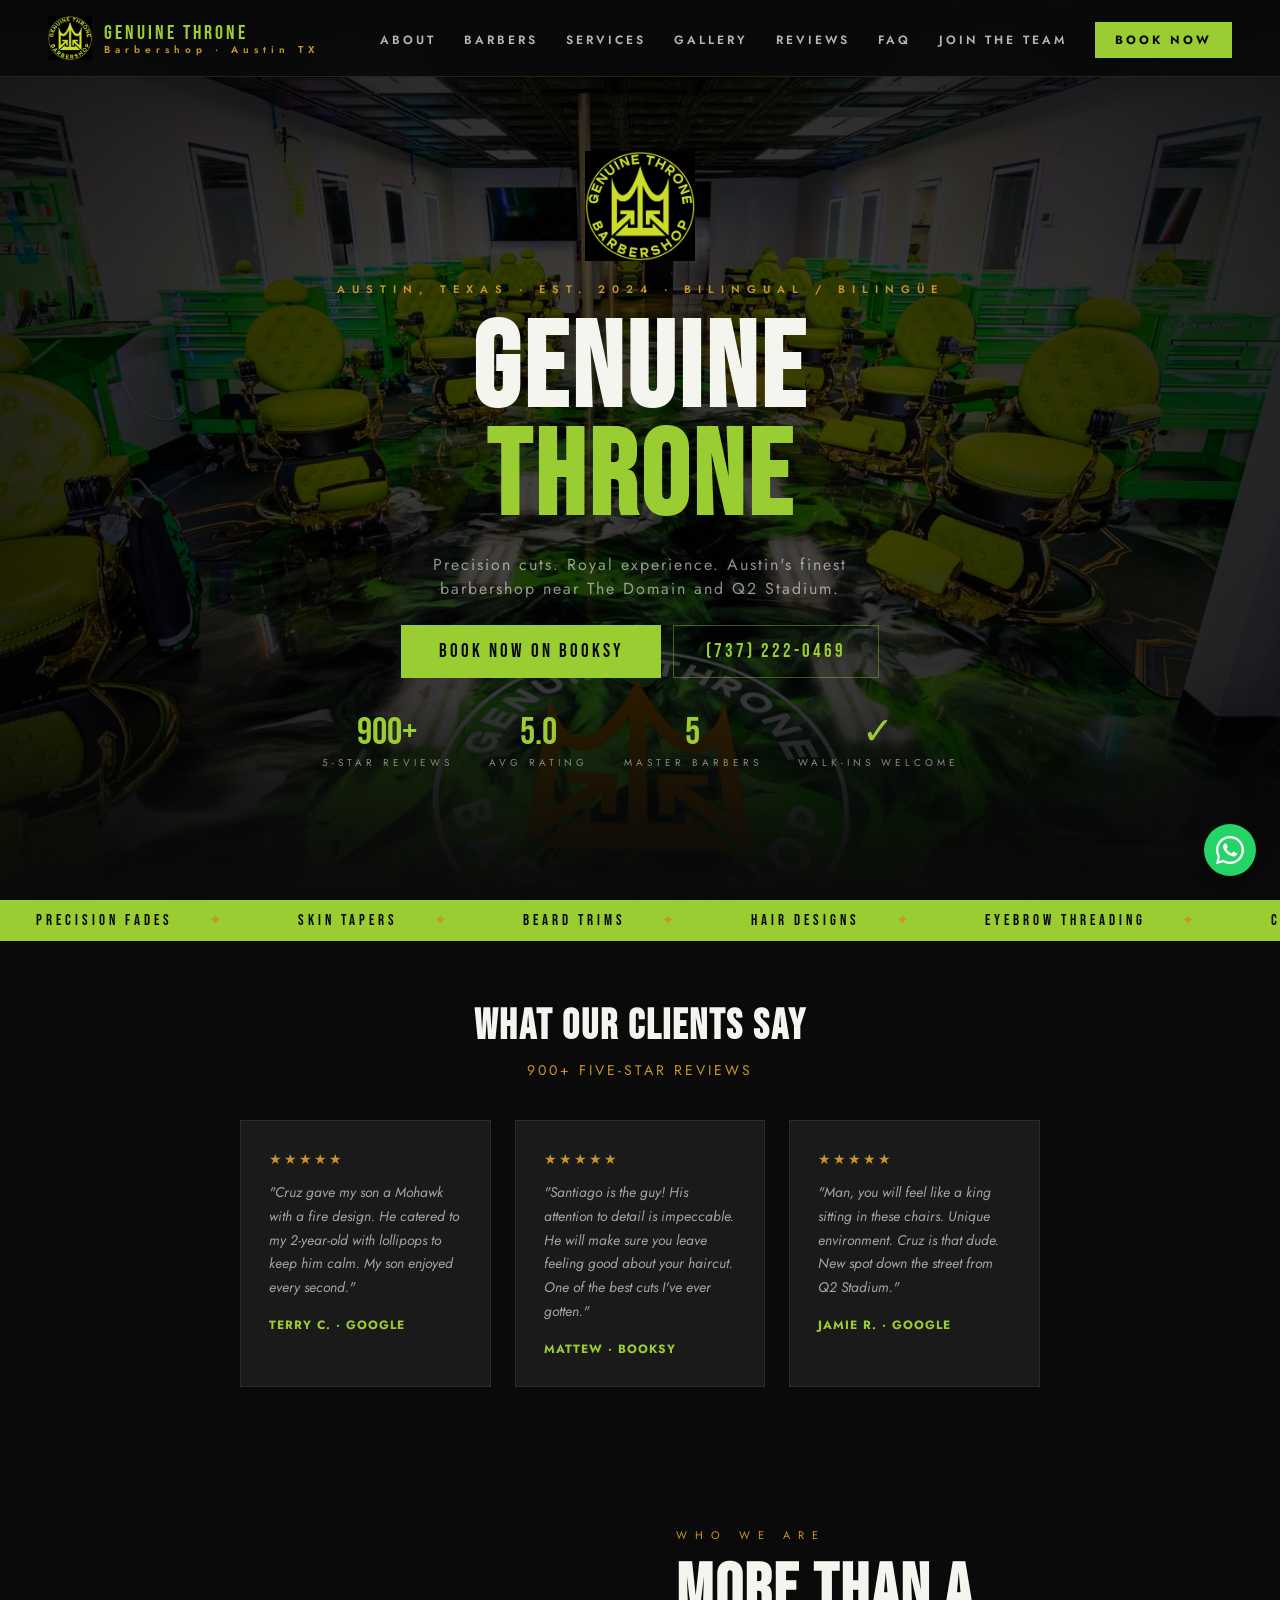
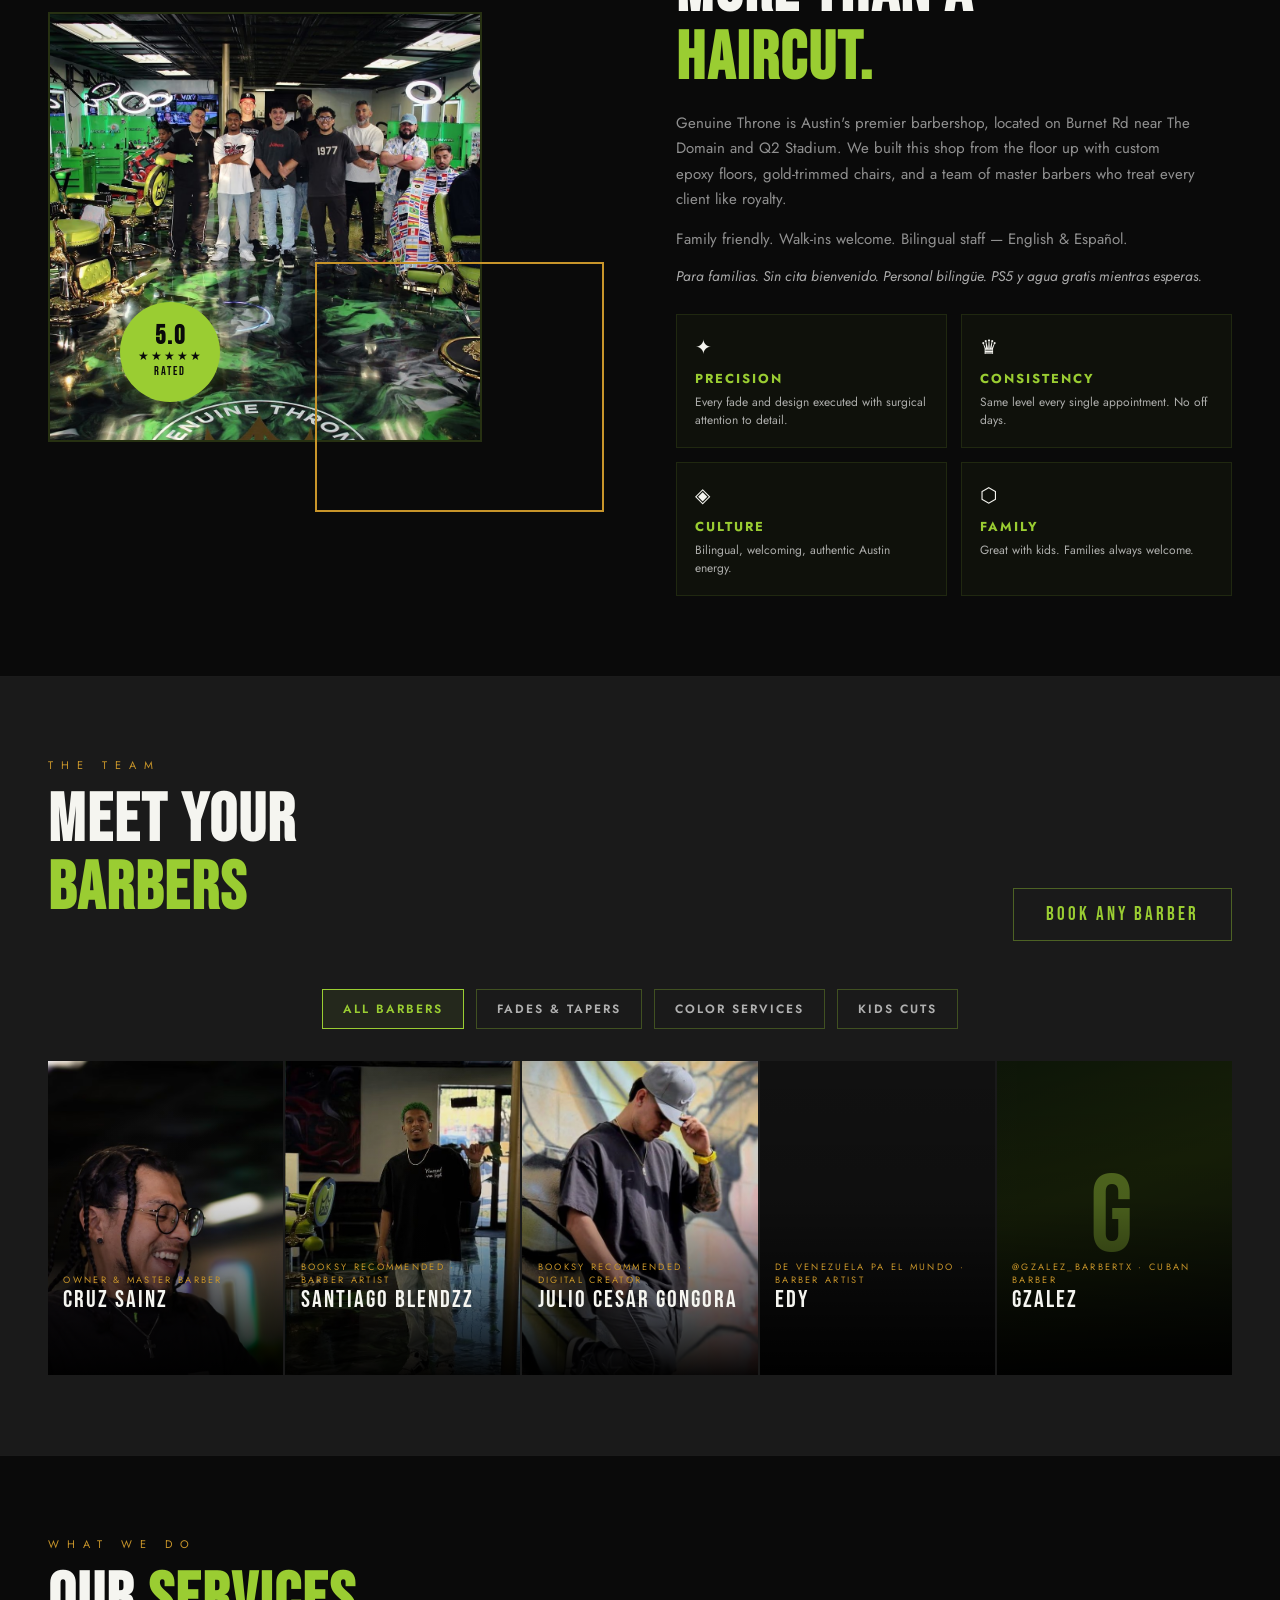
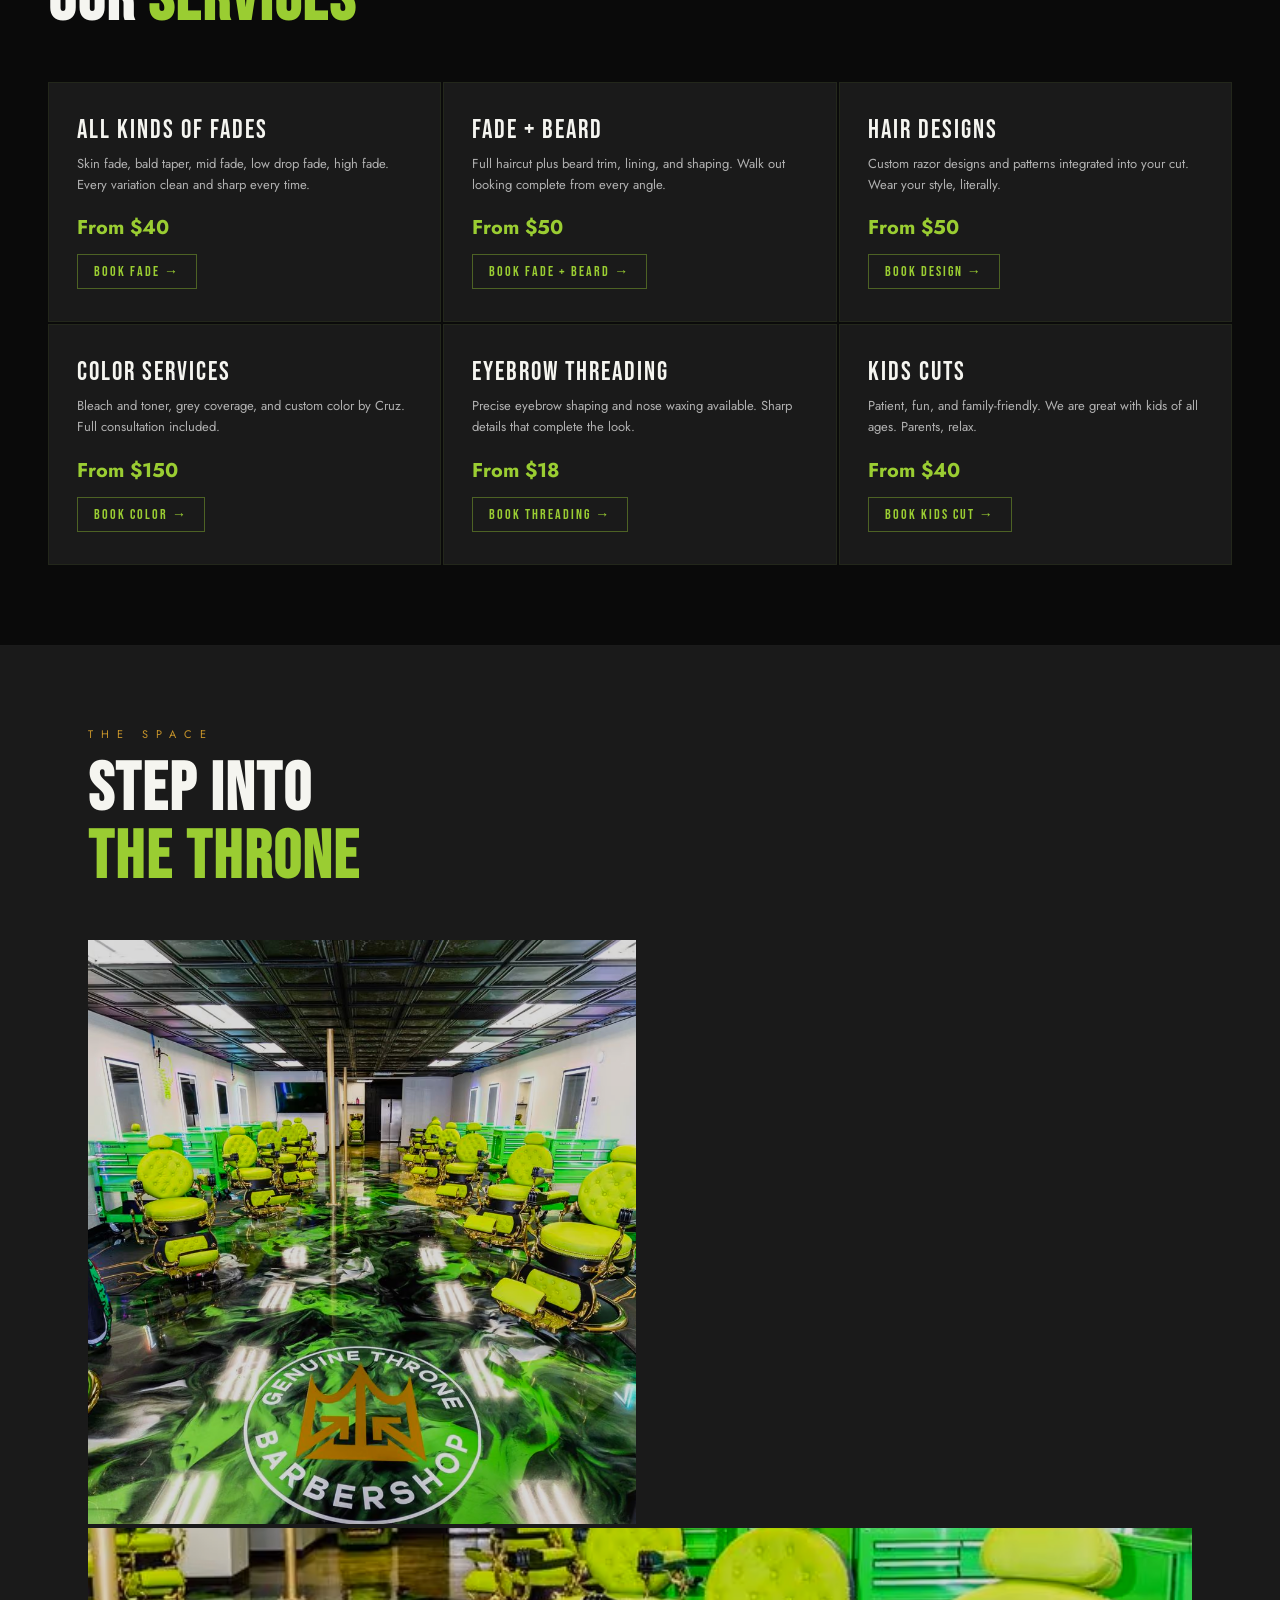
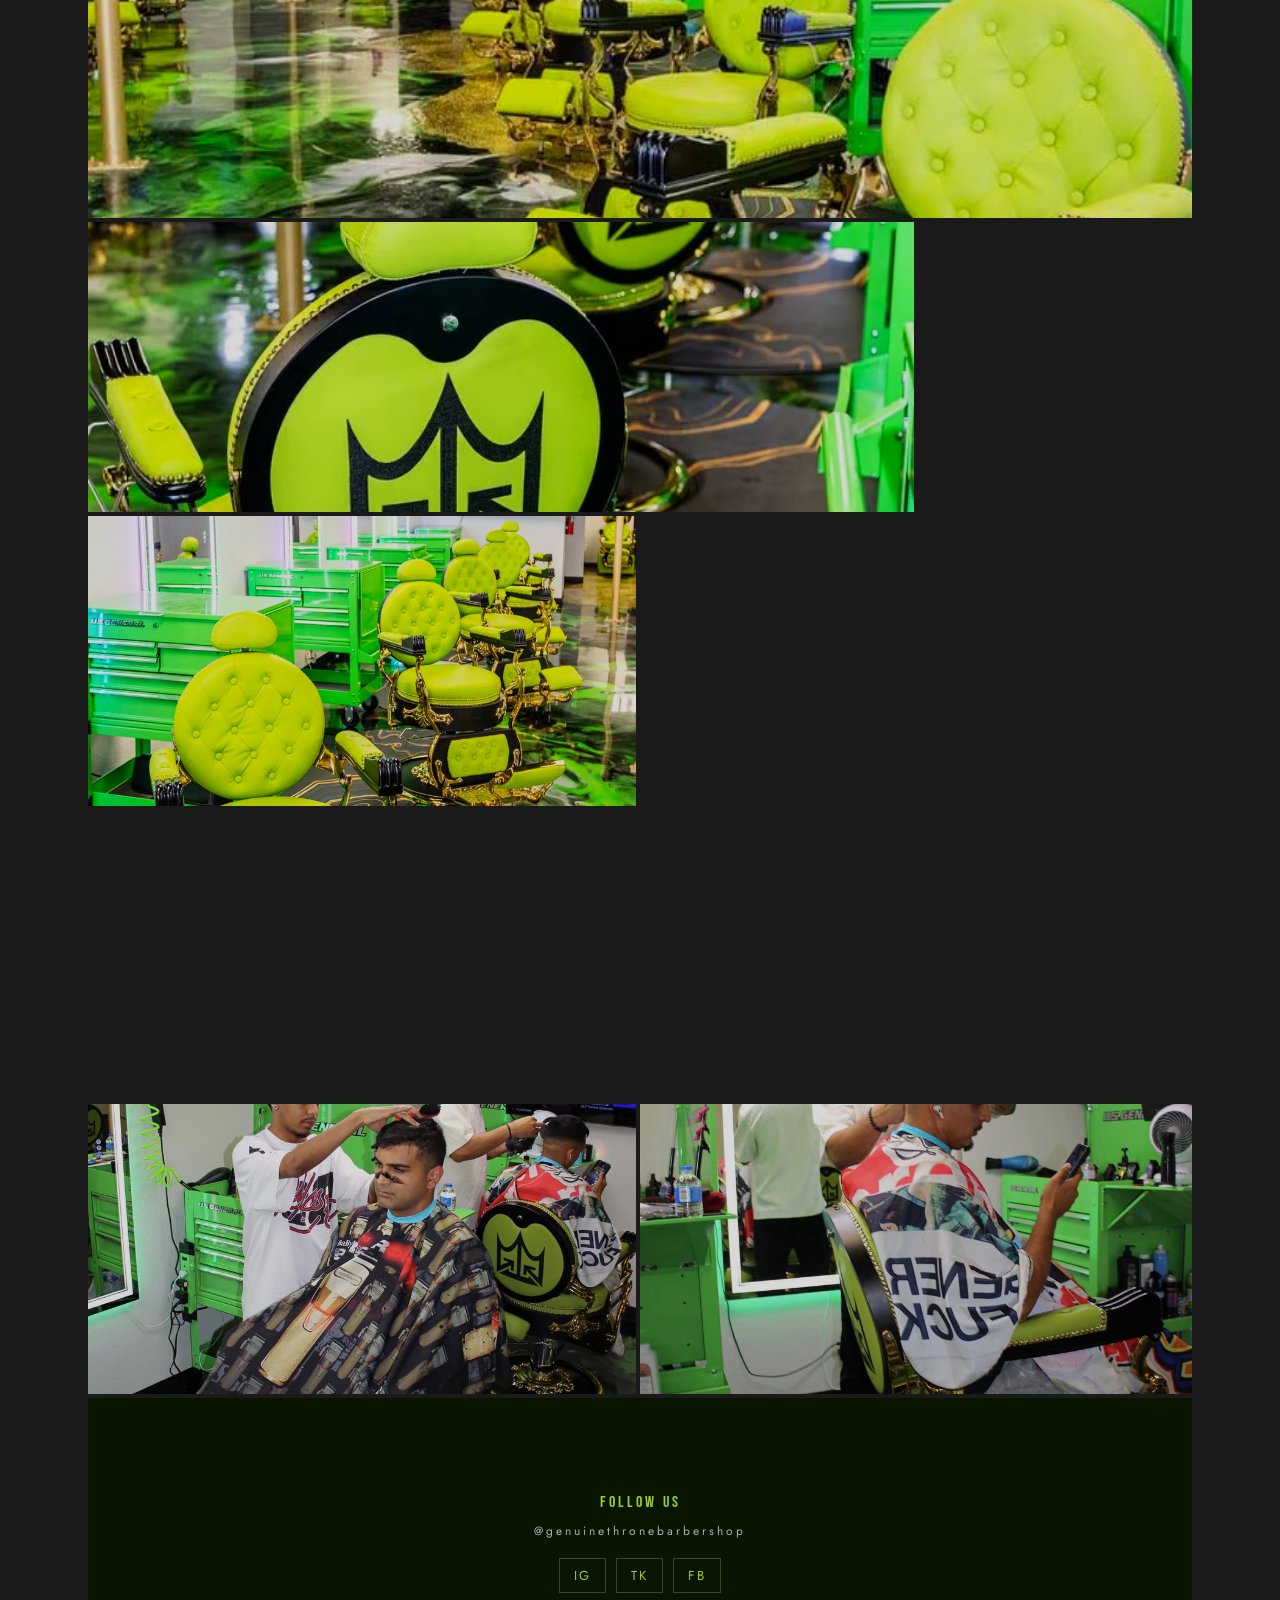
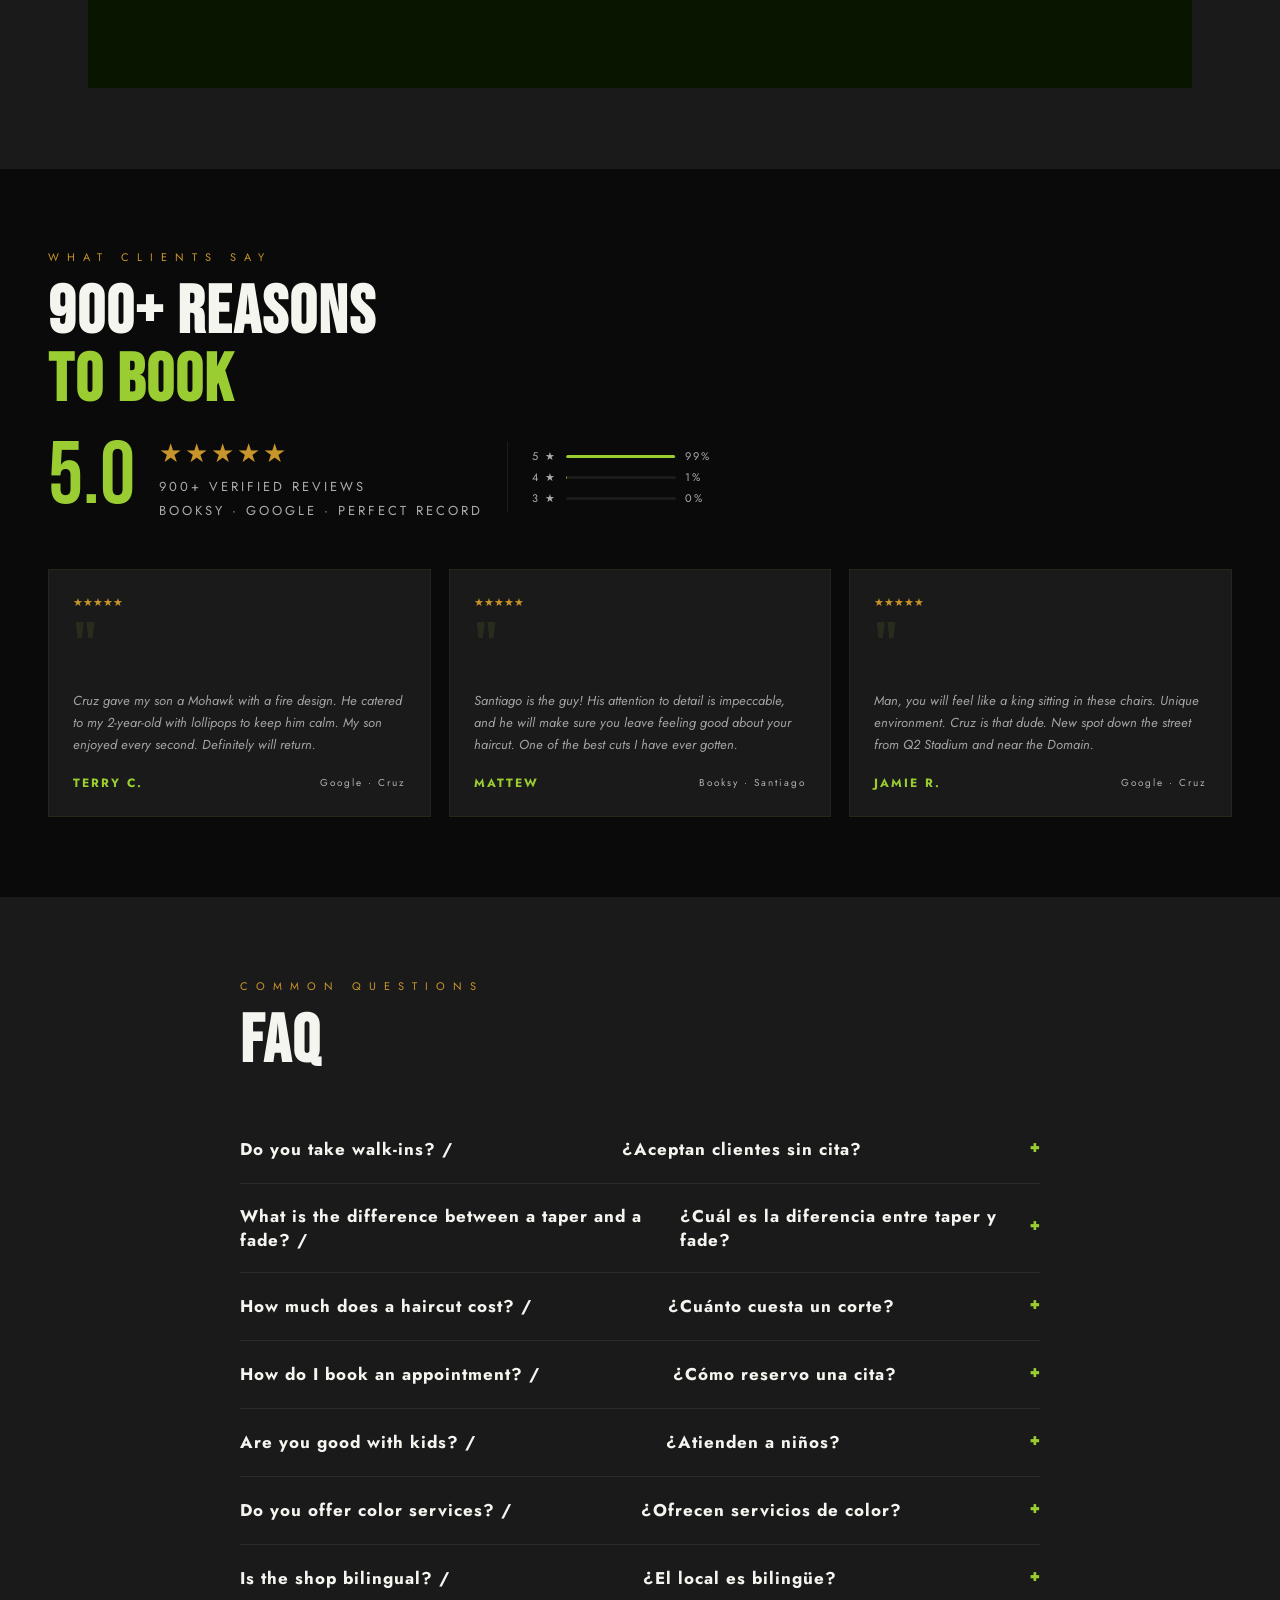
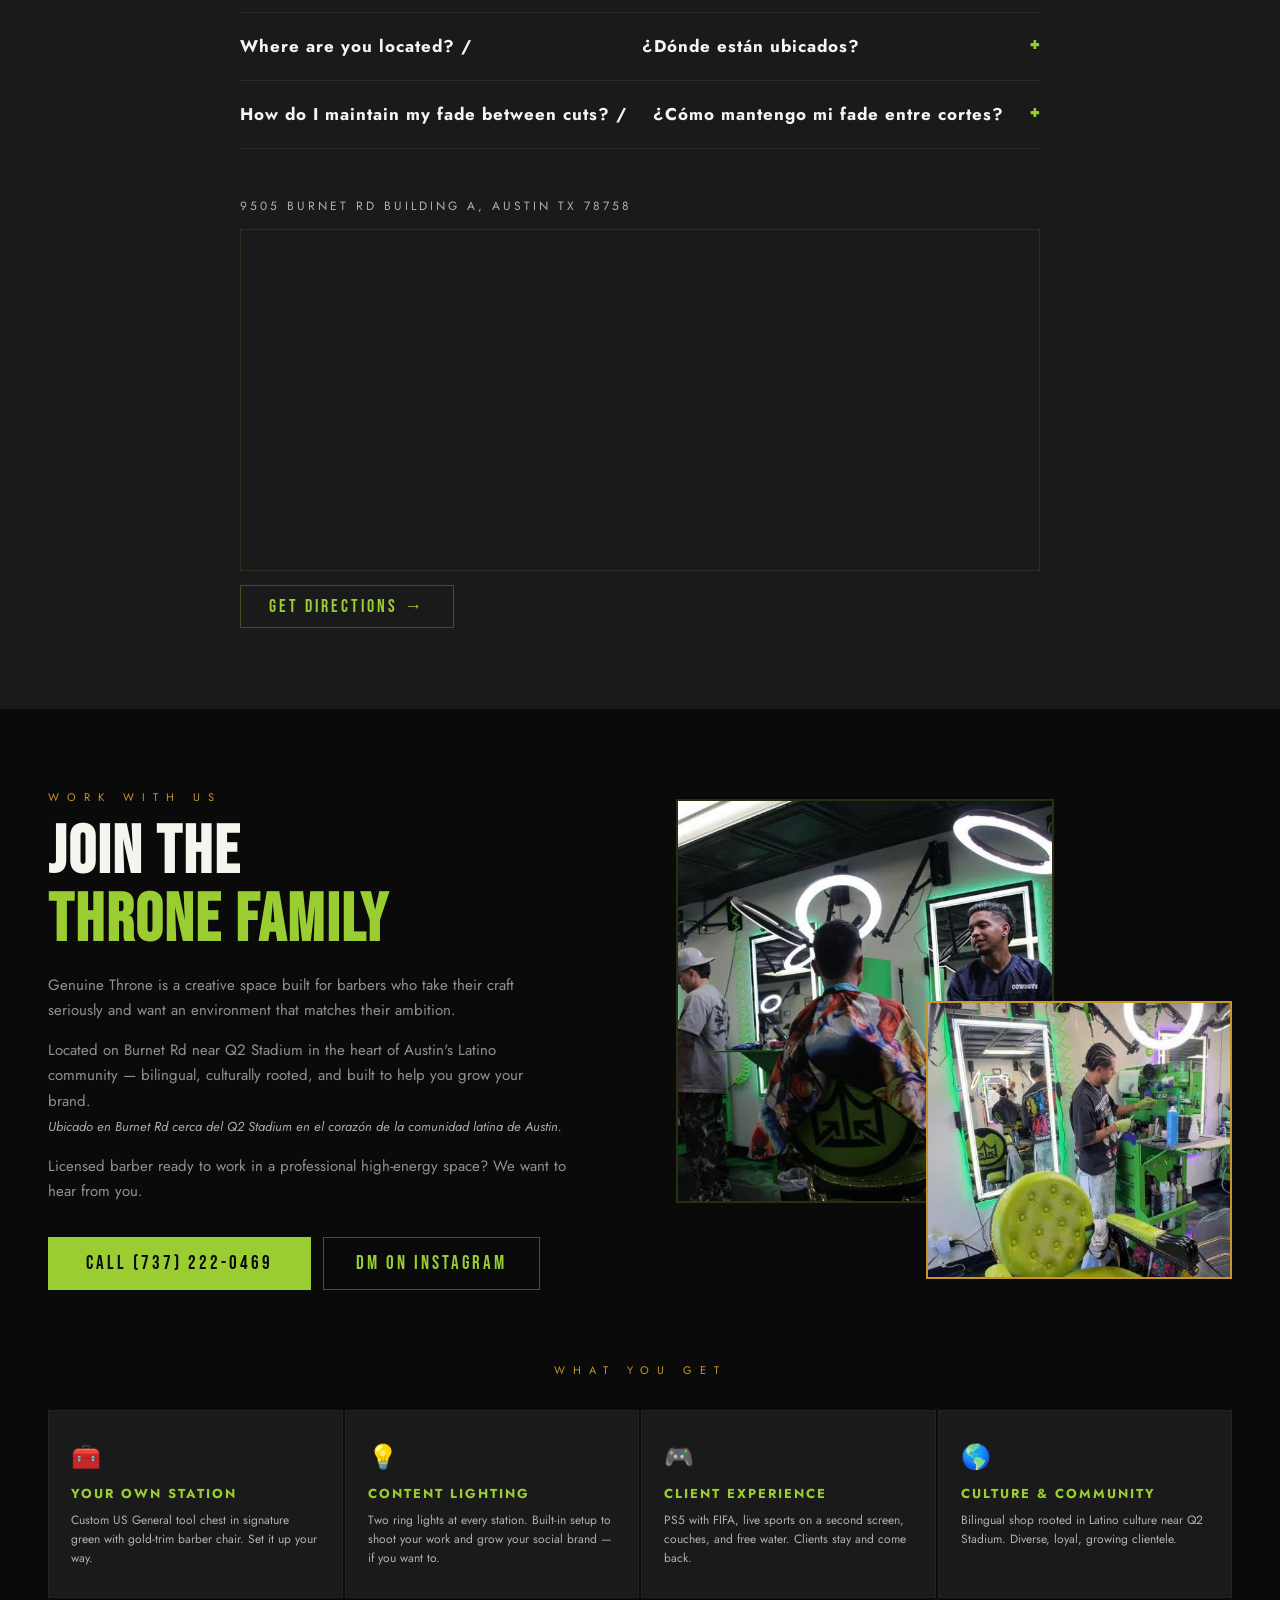
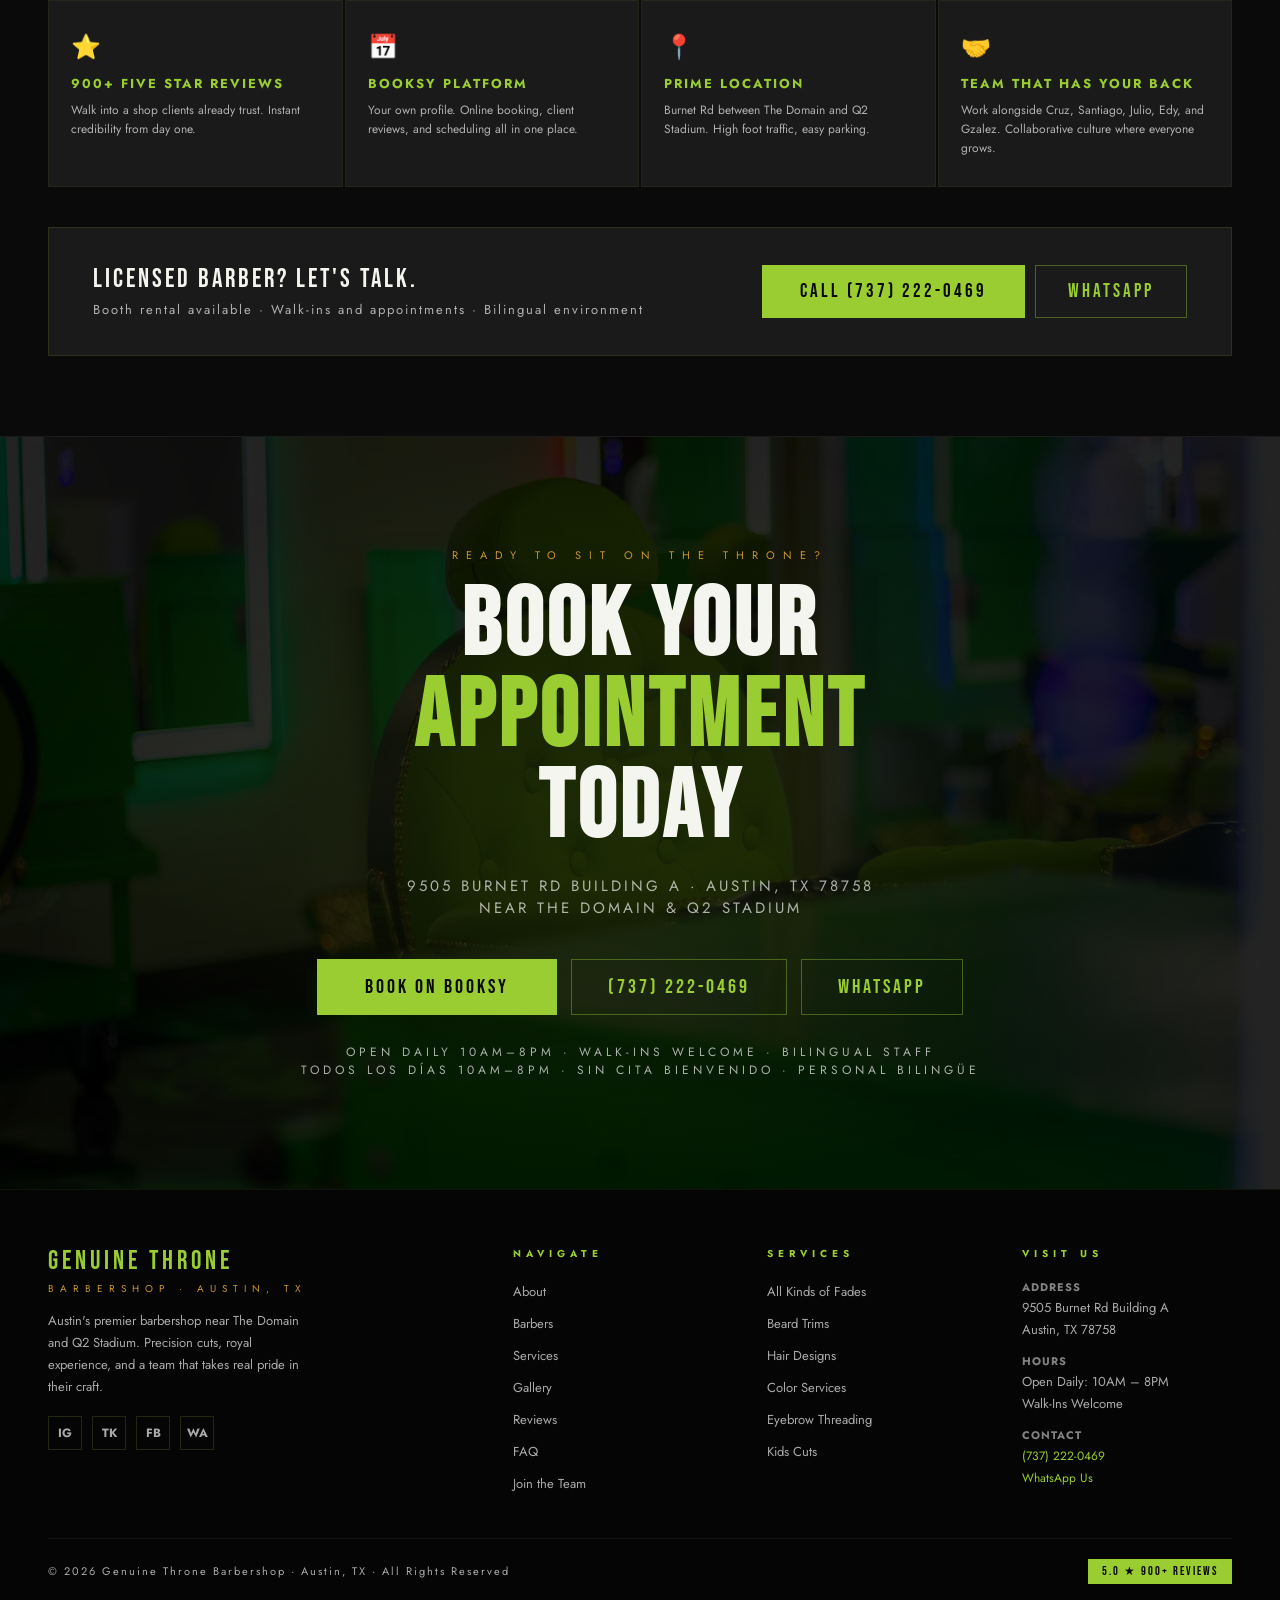
==== commit 6a17744f: "Add weekly barber roster ("In today") on the same KV + admin pattern Answers the walk-in question th" ====
--- a/index.html
+++ b/index.html
@@ -333,6 +333,7 @@
         </div>
         <a href="https://link.booksy.com/GenuineThroneBarbershop" class="btn-outline" target="_blank" rel="noopener noreferrer">Book Any Barber</a>
       </div>
+      <p class="roster-today" id="rosterToday" hidden></p>
       <div class="barbers-filters reveal">
         <button class="filter-btn active" data-filter="all">All Barbers</button>
         <button class="filter-btn" data-filter="fades">Fades & Tapers</button>
--- a/css/styles.css
+++ b/css/styles.css
@@ -994,3 +994,21 @@
 .barber-tag      { font-size: clamp(8px, 0.72vw, 10px); letter-spacing: clamp(1px, 0.18vw, 3px); }
 .barber-name     { font-size: clamp(17px, 1.85vw, 26px); }
 .barber-book-btn { font-size: clamp(11px, 1vw, 14px); letter-spacing: 1px; padding: 8px 10px; }
+
+/* ============================================================
+   WEEKLY ROSTER — "IN TODAY"
+   Progressive enhancement, same contract as the walk-in badge: the element
+   ships hidden and empty, and JS only reveals it when /api/roster returns a
+   roster for today. No JS, failed fetch or unset roster => the section looks
+   exactly as it did before this existed.
+   ============================================================ */
+.roster-today {
+  margin-top: 18px;
+  font-family: 'Jost', 'Barlow Condensed', sans-serif;
+  font-size: 13px; letter-spacing: 1px;
+  color: var(--text-muted);
+}
+.roster-today[hidden] { display: none; }
+.roster-today .in-label { color: var(--green); font-weight: 700; text-transform: uppercase; letter-spacing: 2px; font-size: 12px; }
+.roster-today .in-names { color: var(--white); }
+.roster-today .in-es { display: block; margin-top: 3px; font-size: 12px; opacity: .75; }
